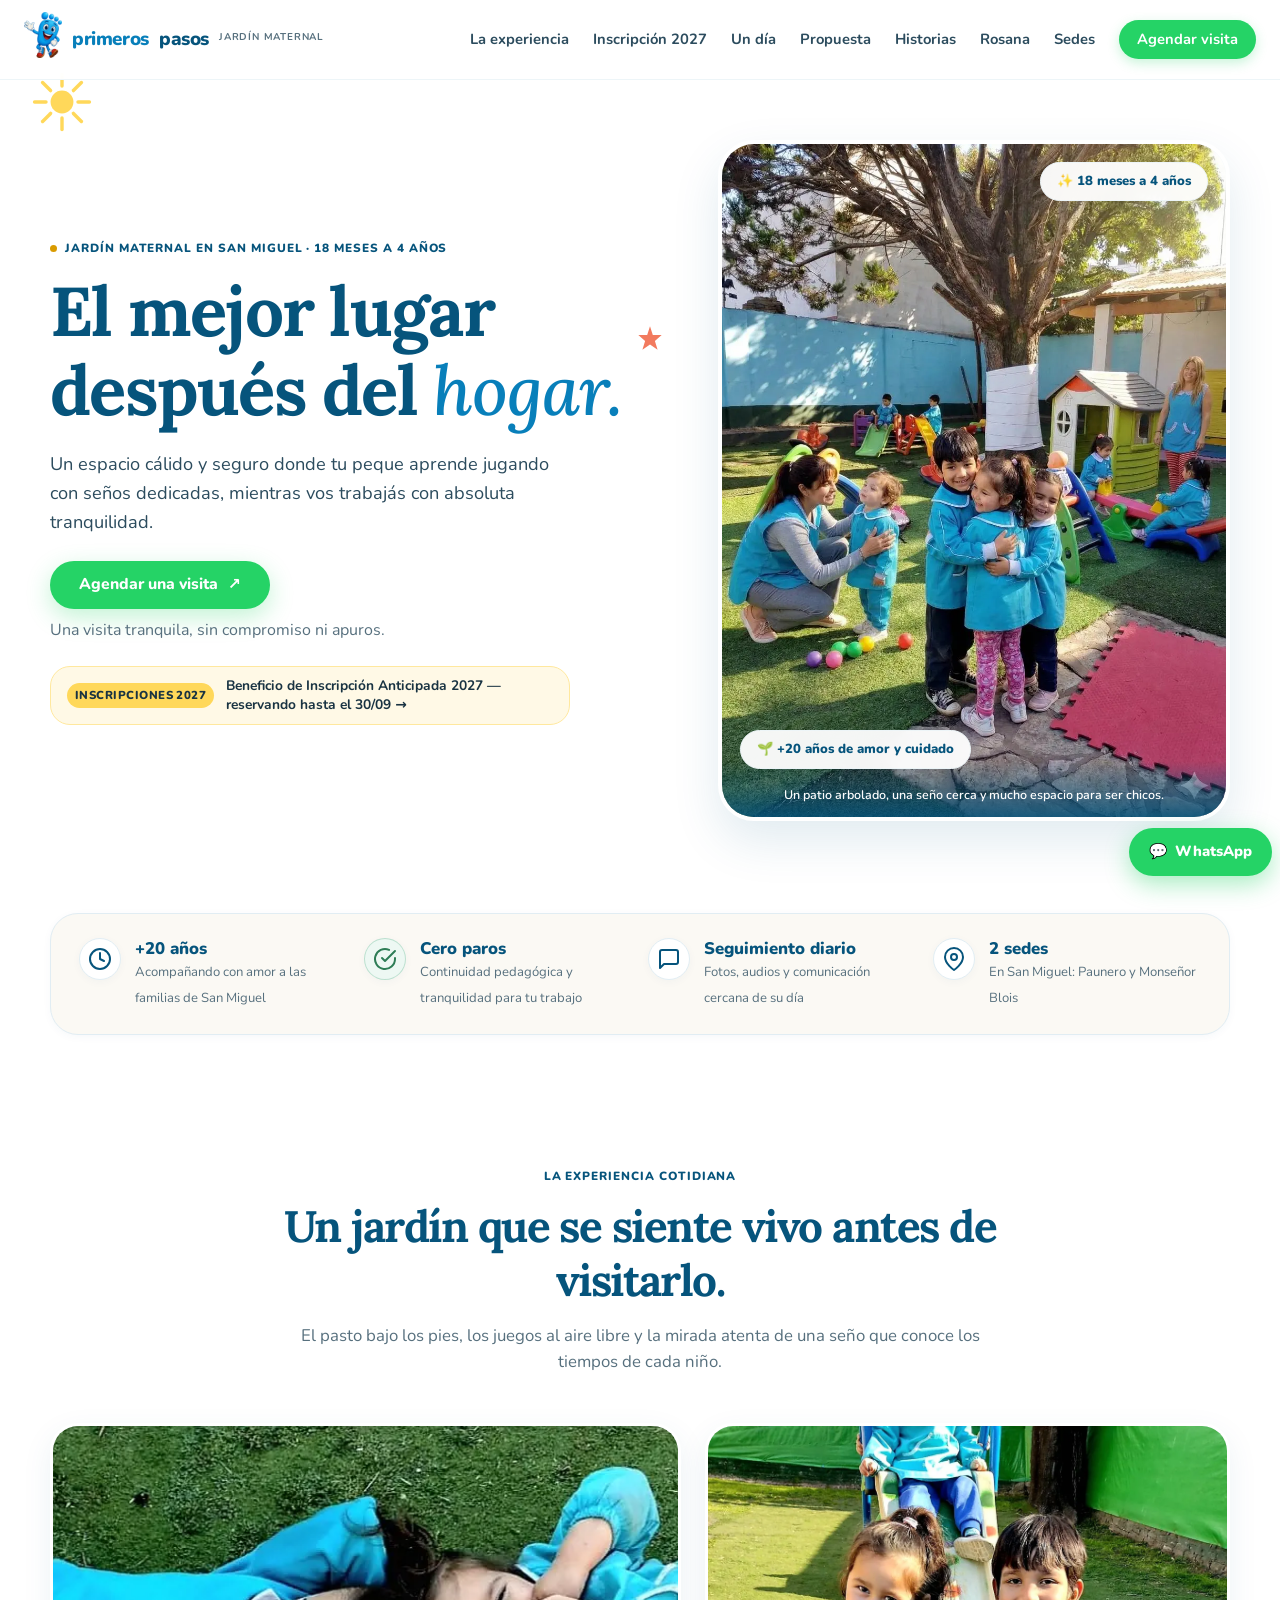
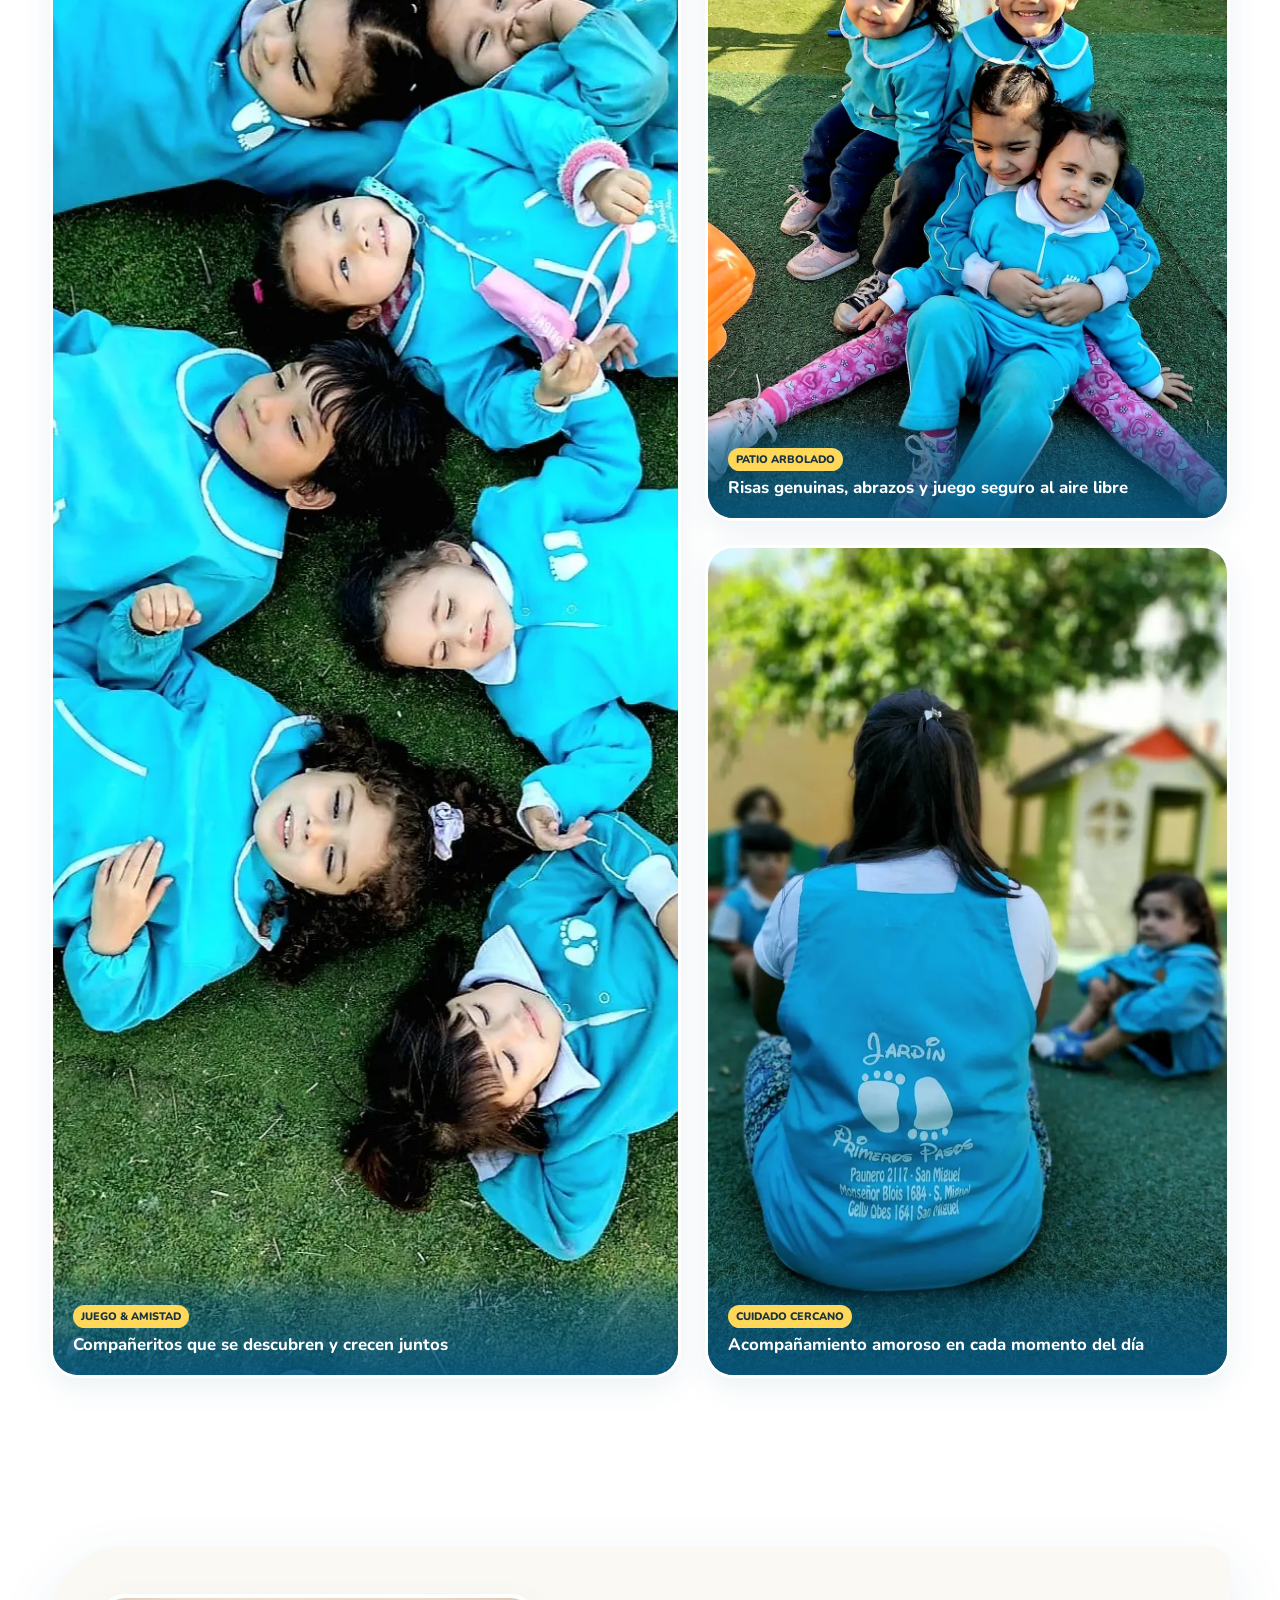
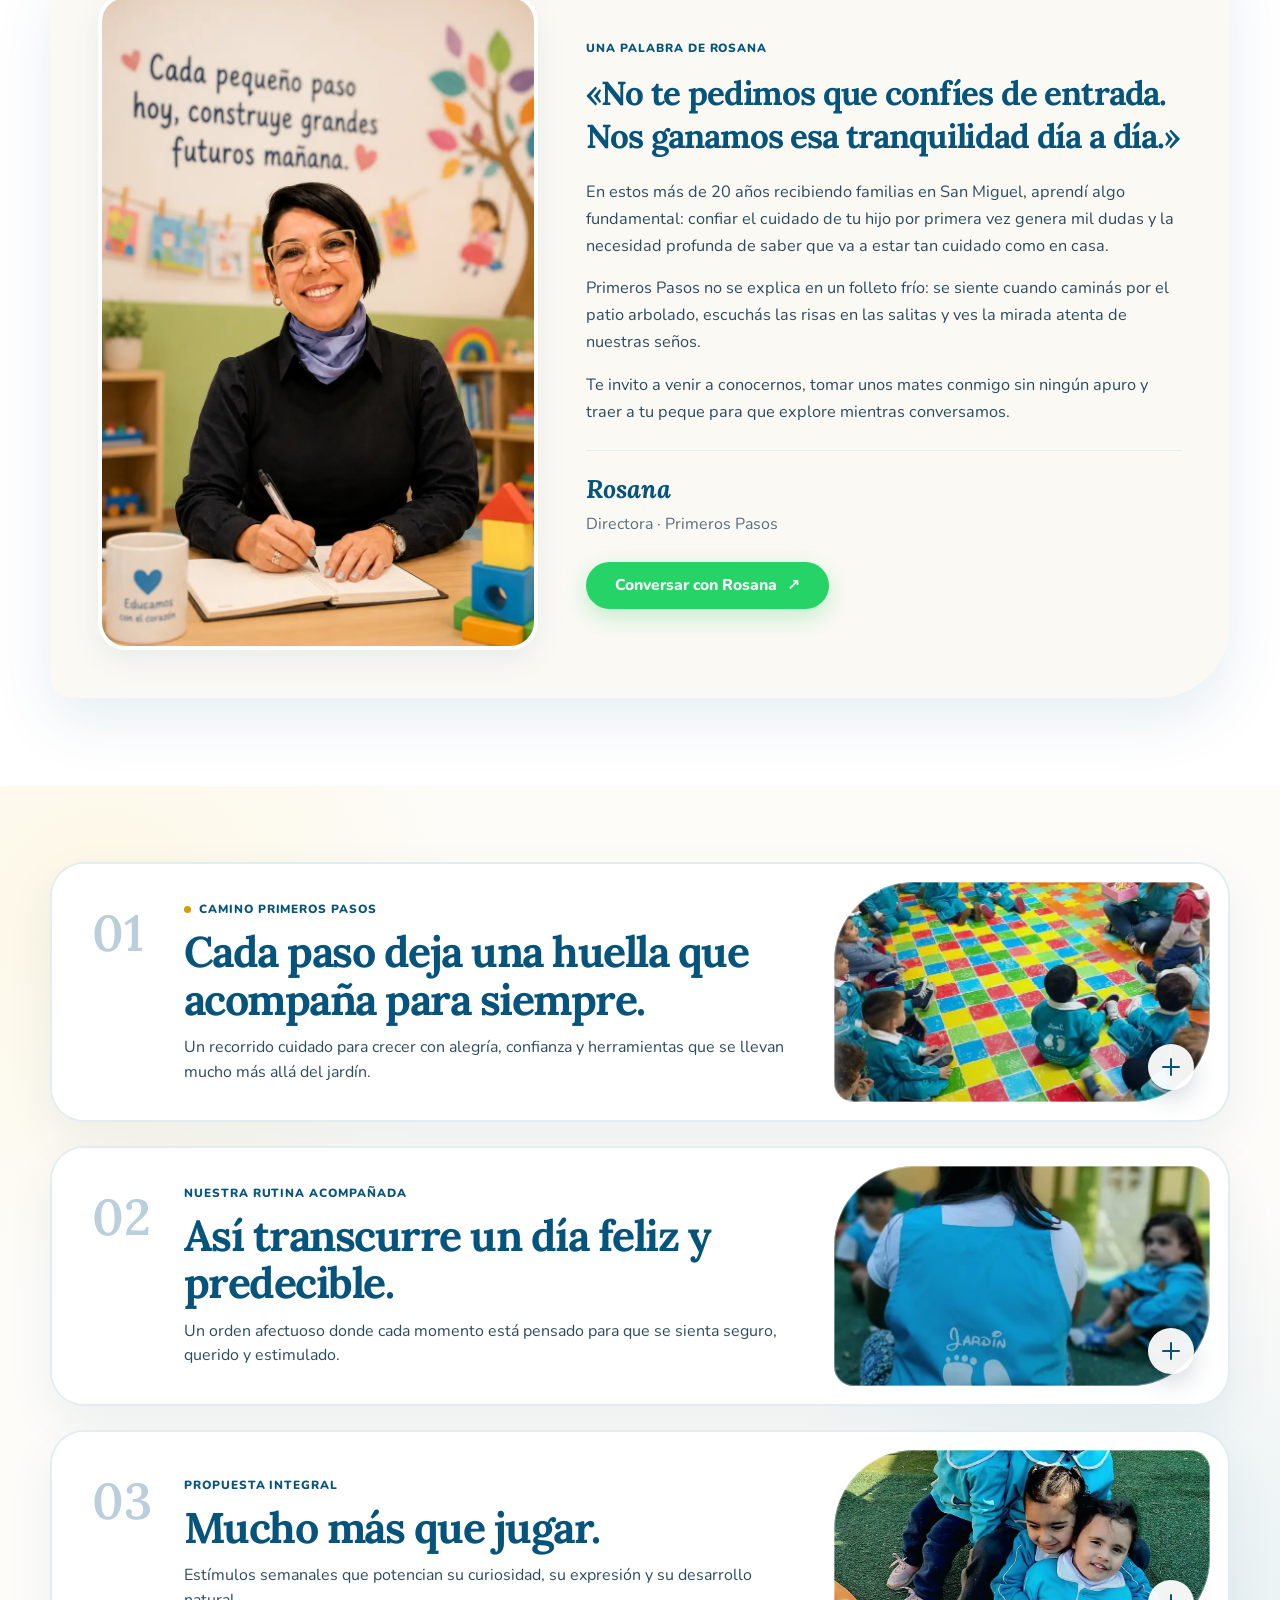
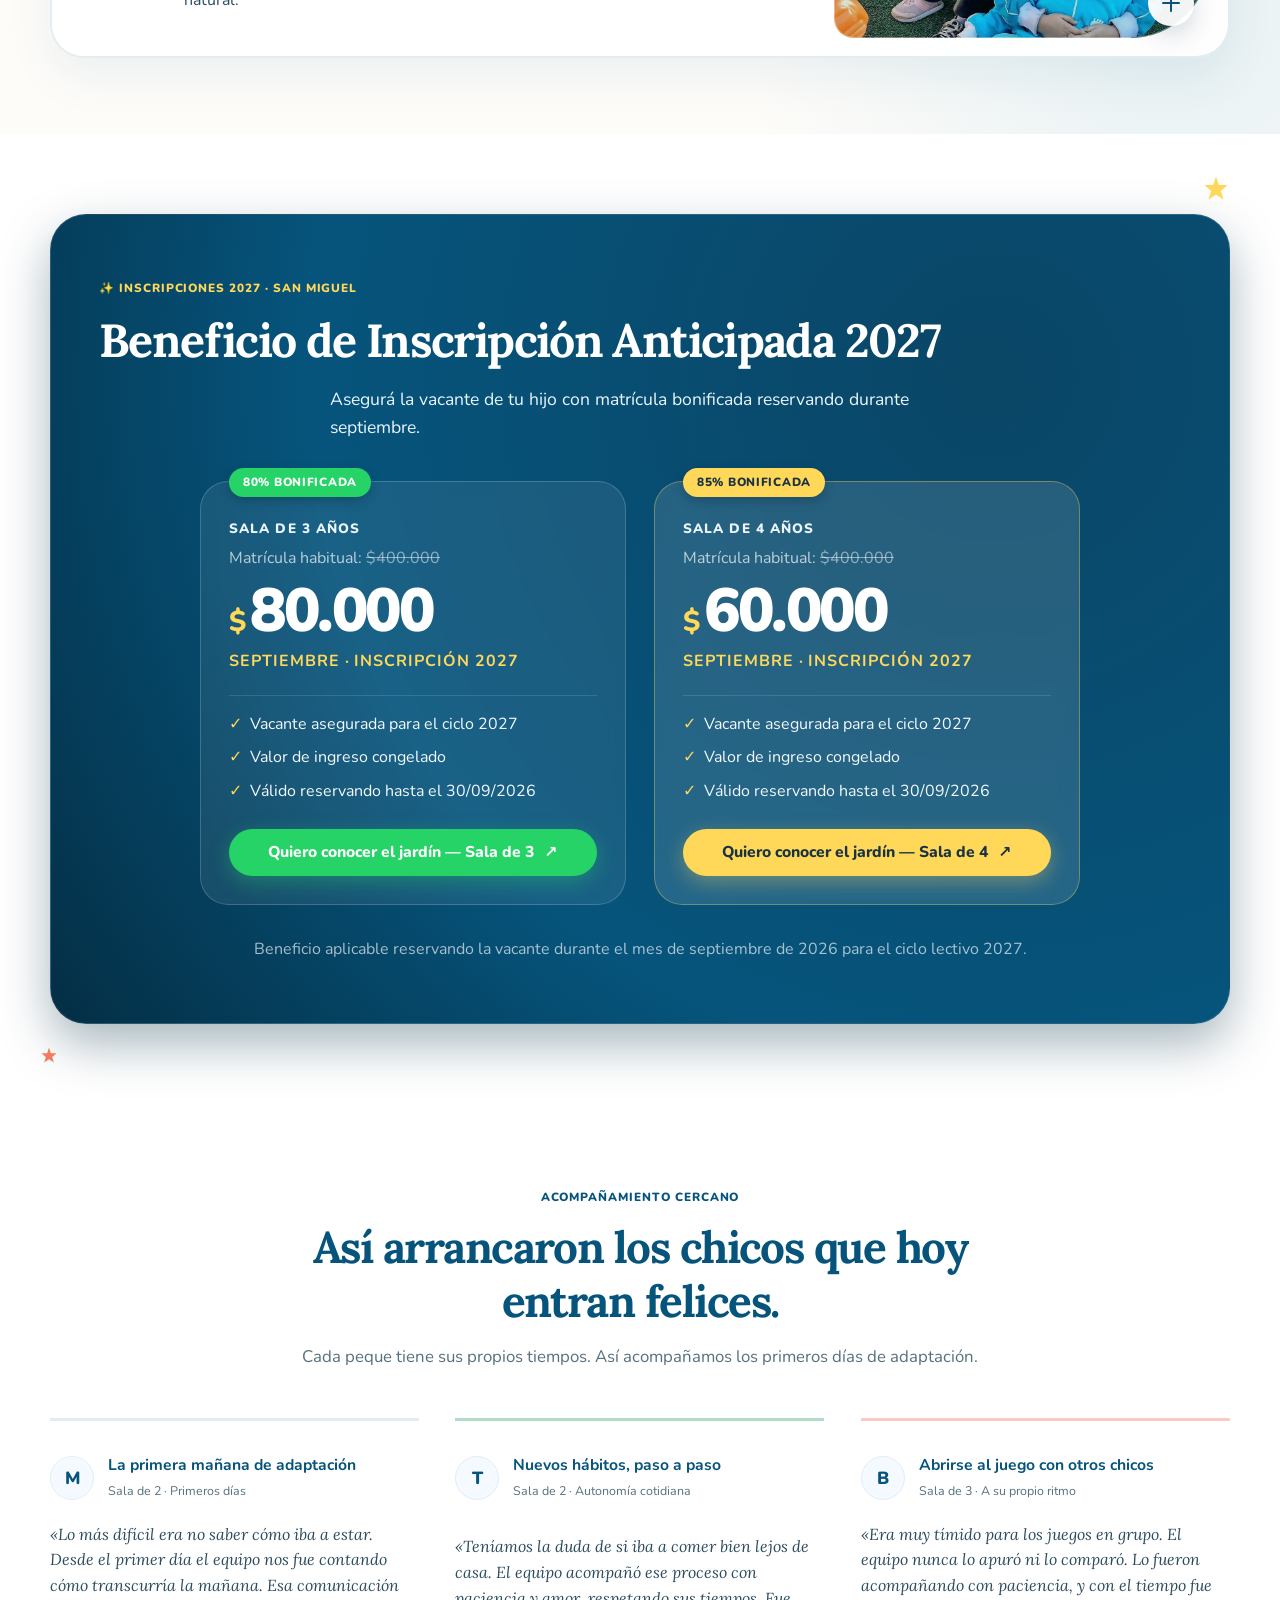
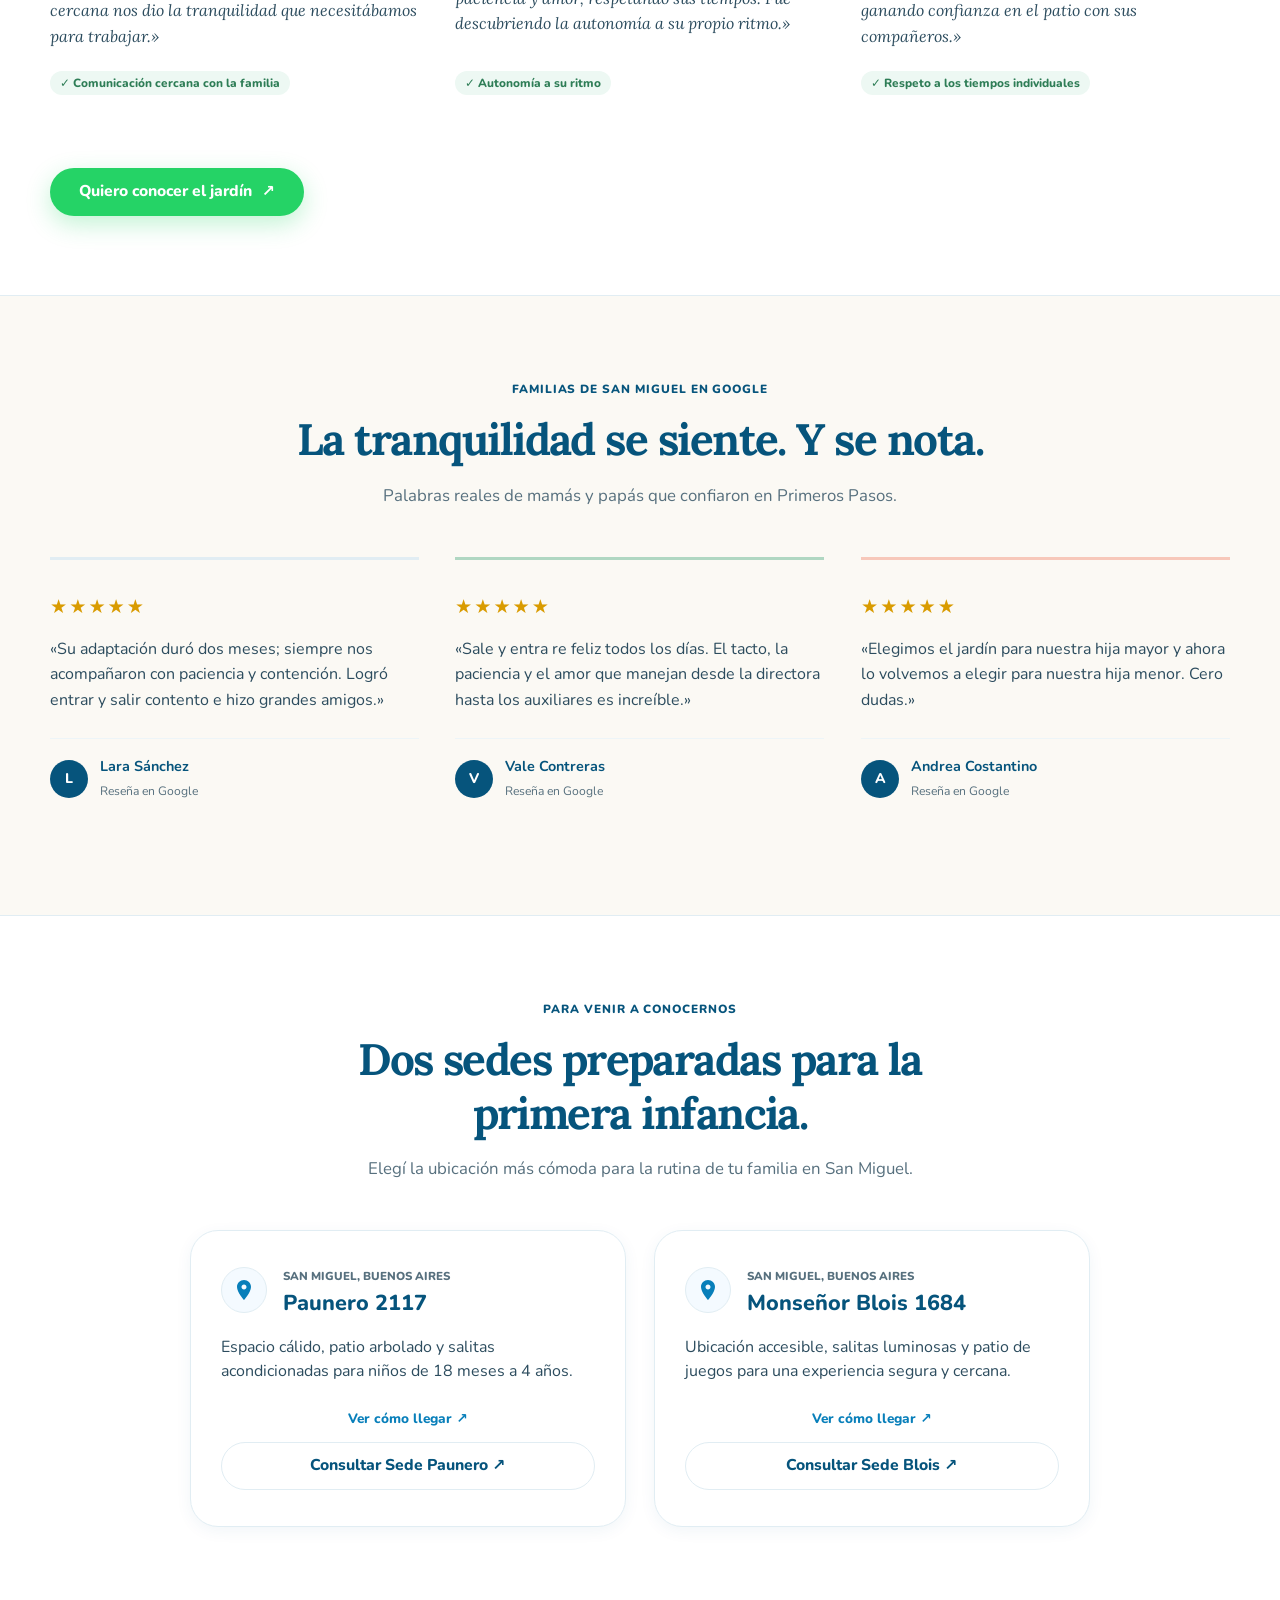
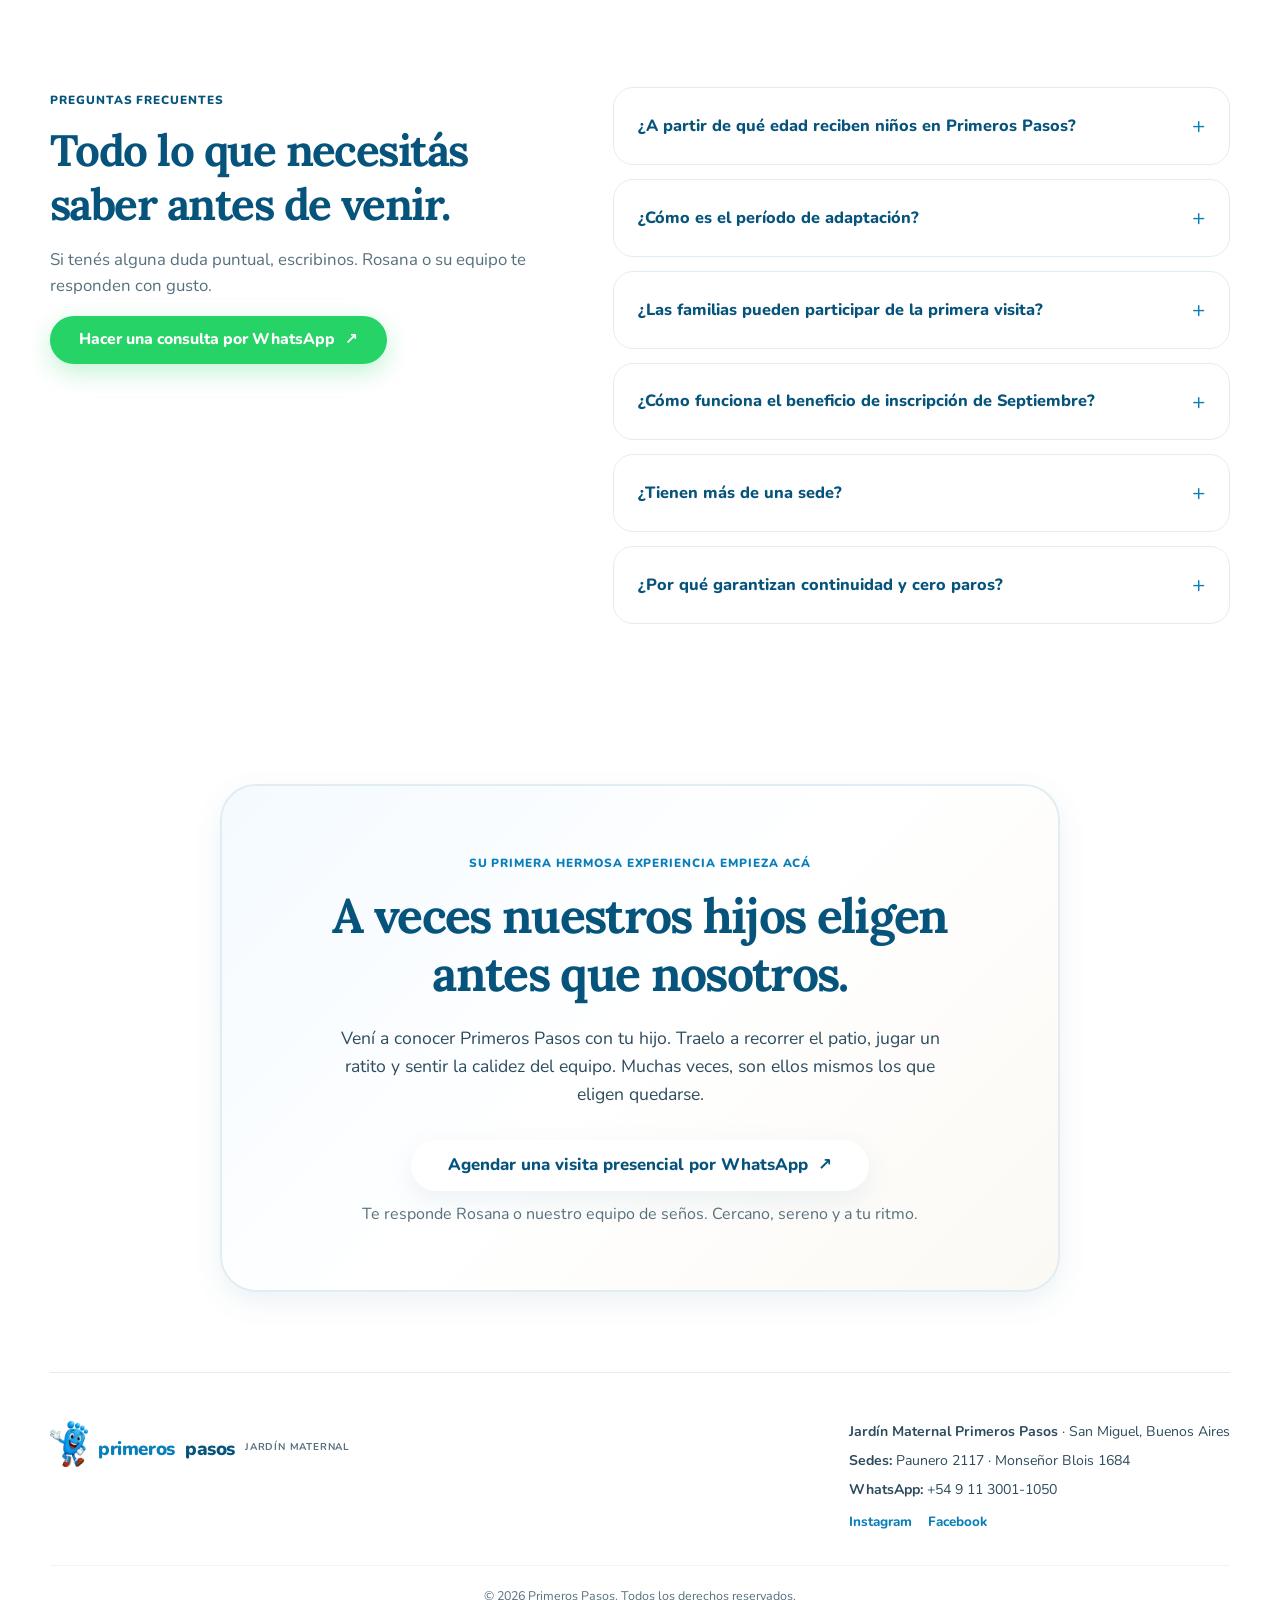
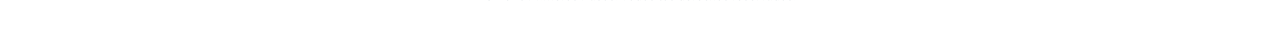
==== index.html @ 18e0776e "feat: improve editorial flow and preserve attribution" ====
<!doctype html>
<html lang="es-AR">
  <head>
    <meta charset="UTF-8" />
    <meta name="viewport" content="width=device-width, initial-scale=1" />
    <meta name="description" content="Jardín Maternal Primeros Pasos en San Miguel. Más de 20 años acompañando con amor y paciencia los primeros años de cada niño. Recibimos niños de 18 meses a 4 años. Agendá tu visita." />
    <meta name="robots" content="index, follow" />
    <link rel="canonical" href="https://www.jardinprimerospasos.com/" />
    <meta property="og:type" content="website" />
    <meta property="og:locale" content="es_AR" />
    <meta property="og:title" content="Jardín Maternal Primeros Pasos | San Miguel" />
    <meta property="og:description" content="Un lugar cálido donde tu hijo puede crecer acompañado y vos podés estar tranquila." />
    <meta property="og:url" content="https://www.jardinprimerospasos.com/" />
    <meta property="og:image" content="https://www.jardinprimerospasos.com/images/hero-patio-primeros-pasos.jpg" />
    <meta name="twitter:card" content="summary_large_image" />
    <meta name="theme-color" content="#eaf7fc" />
    <title>Jardín Maternal Primeros Pasos | San Miguel</title>
    <link rel="icon" href="images/favicon.ico" sizes="any" />
    <link rel="apple-touch-icon" href="images/apple-touch-icon.png" />
    <!-- Preconnect: reduce tiempo de conexión a dominios externos -->
    <link rel="preconnect" href="https://api.whatsapp.com" />
    <link rel="preconnect" href="https://www.googletagmanager.com" />
    <link rel="dns-prefetch" href="https://connect.facebook.net" />
    <link rel="preconnect" href="https://fonts.googleapis.com" />
    <link rel="preconnect" href="https://fonts.gstatic.com" crossorigin />
    <link href="https://fonts.googleapis.com/css2?family=Lora:ital,wght@0,500;0,600;0,700;1,400;1,600&family=Nunito:ital,wght@0,400;0,600;0,700;0,800;0,900;1,400&display=swap" rel="stylesheet" />

    <!-- Preload imagen hero (LCP) -->
    <link rel="preload" as="image" href="images/hero-patio-primeros-pasos.webp" fetchpriority="high" />

    <link rel="stylesheet" href="css/style.css" />

    <!--
      TRACKING — Consent Mode v2 (simplificado)
      Container ID: GTM-NZ5WHRZ · Jardín Primeros Pasos
      Consentimiento por defecto = 'granted' (público Argentina)
    -->
    <script>
      window.dataLayer = window.dataLayer || [];
      function gtag(){dataLayer.push(arguments);}
      gtag('consent', 'default', {
        'analytics_storage':  'granted',
        'ad_storage':         'granted',
        'ad_user_data':       'granted',
        'ad_personalization': 'granted'
      });
    </script>
    <!-- Google Tag Manager -->
    <script>(function(w,d,s,l,i){w[l]=w[l]||[];w[l].push({'gtm.start':
      new Date().getTime(),event:'gtm.js'});var f=d.getElementsByTagName(s)[0],
      j=d.createElement(s),dl=l!='dataLayer'?'&l='+l:'';j.async=true;j.src=
      'https://www.googletagmanager.com/gtm.js?id='+i+dl;f.parentNode.insertBefore(j,f);
      })(window,document,'script','dataLayer','GTM-NZ5WHRZ');</script>
    <!-- End Google Tag Manager -->

    <!--
      Meta Pixel — PageView solamente en el <head>.
      El evento Lead se dispara UNA SOLA VEZ desde main.js,
      en cada clic a [data-track].
    -->
    <script>
      !function(f,b,e,v,n,t,s){if(f.fbq)return;n=f.fbq=function(){n.callMethod?
      n.callMethod.apply(n,arguments):n.queue.push(arguments)};if(!f._fbq)f._fbq=n;
      n.push=n;n.loaded=!0;n.version='2.0';n.queue=[];t=b.createElement(e);t.async=!0;
      t.src='https://connect.facebook.net/en_US/fbevents.js';s=b.getElementsByTagName(e)[0];
      s.parentNode.insertBefore(t,s)}(window,document,'script');
      fbq('init','2817614701920348');
      fbq('track','PageView');
    </script>
    <!-- End Meta Pixel Code -->

    <!-- Schema.org — Sede Paunero 2117 -->
    <script type="application/ld+json">
      {"@context":"https://schema.org","@type":"ChildCare","name":"Jardín Maternal Primeros Pasos","url":"https://www.jardinprimerospasos.com/","description":"Jardín maternal en San Miguel que acompaña con cercanía y confianza los primeros años de cada niño. Recibimos niños de 18 meses a 4 años.","telephone":"+5491130011050","typicalAgeRange":"1.5-4","address":{"@type":"PostalAddress","streetAddress":"Paunero 2117","addressLocality":"San Miguel","addressRegion":"Buenos Aires","addressCountry":"AR"},"sameAs":["https://www.instagram.com/jardinprimerospasos_sm/","https://www.facebook.com/jprimerospasos/"]}
    </script>
    <!-- Schema.org — Sede Monseñor Blois 1684 -->
    <script type="application/ld+json">
      {"@context":"https://schema.org","@type":"ChildCare","name":"Jardín Maternal Primeros Pasos","url":"https://www.jardinprimerospasos.com/","description":"Jardín maternal en San Miguel que acompaña con cercanía y confianza los primeros años de cada niño. Recibimos niños de 18 meses a 4 años.","telephone":"+5491130011050","typicalAgeRange":"1.5-4","address":{"@type":"PostalAddress","streetAddress":"Monseñor Blois 1684","addressLocality":"San Miguel","addressRegion":"Buenos Aires","addressCountry":"AR"},"sameAs":["https://www.instagram.com/jardinprimerospasos_sm/","https://www.facebook.com/jprimerospasos/"]}
    </script>
  </head>
  <body>
    <!-- Google Tag Manager (noscript) -->
    <noscript><iframe src="https://www.googletagmanager.com/ns.html?id=GTM-NZ5WHRZ" height="0" width="0" style="display:none;visibility:hidden"></iframe></noscript>
    <!-- End Google Tag Manager (noscript) -->
    <noscript><img height="1" width="1" style="display:none"
      src="https://www.facebook.com/tr?id=2817614701920348&ev=PageView&noscript=1"
    /></noscript>

    <a class="skip-link" href="#contenido">Ir al contenido principal</a>

    <!-- ============================================================
         HEADER
         ============================================================ -->
    <header class="site-header">
      <a class="brand" href="#inicio" aria-label="Primeros Pasos, inicio">
        <picture>
          <source srcset="images/marca-primeros-pasos.webp" type="image/webp" />
          <img class="brand-mark" src="images/marca-primeros-pasos.png" alt="" width="42" height="42" />
        </picture>
        <span>primeros</span> pasos <small>jardín maternal</small>
      </a>
      <button class="menu-toggle" type="button" aria-expanded="false" aria-controls="menu-principal"><span></span><span></span><span></span><span class="sr-only">Abrir menú</span></button>
      <nav id="menu-principal" class="nav" aria-label="Navegación principal">
        <a href="#experiencia">La experiencia</a>
        <a href="#promocion">Inscripción 2027</a>
        <a href="#rutina">Un día</a>
        <a href="#actividades">Propuesta</a>
        <a href="#historias">Historias</a>
        <a href="#rosana">Rosana</a>
        <a href="#sedes">Sedes</a>
        <a class="nav-cta" href="https://wa.me/5491130011050?text=Hola%21%20Quiero%20conocer%20el%20jard%C3%ADn%20y%20coordinar%20una%20visita%20presencial." target="_blank" rel="noopener" data-track="whatsapp_header">Agendar visita</a>
      </nav>
    </header>

    <main id="contenido">

      <!-- ============================================================
           01. HERO WOW (Jardín Vivo Premium)
           ============================================================ -->
      <section id="inicio" class="hero section-shell">
        <!-- Doodles decorativos vectoriales -->
        <svg class="doodle doodle-hero-sun doodle-float" width="64" height="64" viewBox="0 0 56 56" aria-hidden="true" focusable="false">
          <circle cx="28" cy="28" r="10" fill="currentColor"/>
          <g stroke="currentColor" stroke-width="3" stroke-linecap="round">
            <line x1="28" y1="4" x2="28" y2="14"/>
            <line x1="28" y1="42" x2="28" y2="52"/>
            <line x1="4" y1="28" x2="14" y2="28"/>
            <line x1="42" y1="28" x2="52" y2="28"/>
            <line x1="11" y1="11" x2="18" y2="18"/>
            <line x1="38" y1="38" x2="45" y2="45"/>
            <line x1="11" y1="45" x2="18" y2="38"/>
            <line x1="38" y1="18" x2="45" y2="11"/>
          </g>
        </svg>
        <svg class="doodle doodle-hero-star doodle-float-slow" width="28" height="28" viewBox="0 0 24 24" aria-hidden="true" focusable="false">
          <path d="M12 2 L14.4 9.5 L22 9.5 L16.2 14.5 L18.5 22 L12 17.5 L5.5 22 L7.8 14.5 L2 9.5 L9.6 9.5 Z" fill="currentColor"/>
        </svg>

        <div class="hero-copy reveal">
          <p class="eyebrow"><span class="eyebrow-dot" aria-hidden="true"></span> Jardín Maternal en San Miguel · 18 meses a 4 años</p>
          <h1>El mejor lugar<br>después del <em>hogar.</em></h1>
          <p class="hero-lead">Un espacio cálido y seguro donde tu peque aprende jugando con seños dedicadas, mientras vos trabajás con absoluta tranquilidad.</p>
          <div class="hero-actions">
            <a class="button button-primary hero-btn" href="https://wa.me/5491130011050?text=Hola%2C%20quiero%20conocer%20Primeros%20Pasos%20con%20mi%20hijo%2Fa%20y%20coordinar%20una%20visita." target="_blank" rel="noopener" data-track="whatsapp_hero">Agendar una visita <span aria-hidden="true">↗</span></a>
            <p class="microcopy">Una visita tranquila, sin compromiso ni apuros.</p>
          </div>

          <!-- Teaser Promoción Septiembre (Inscripciones 2027) -->
          <a class="hero-promo-teaser" href="#promocion">
            <span class="teaser-tag">Inscripciones 2027</span>
            <span class="teaser-text">Beneficio de Inscripción Anticipada 2027 — reservando hasta el 30/09 <span aria-hidden="true">→</span></span>
          </a>
        </div>

        <!-- Collage Hero Editorial con Fotografía Real Protagonista -->
        <div class="hero-media-wrap reveal">
          <figure class="hero-photo-main">
            <picture>
              <source srcset="images/hero-patio-primeros-pasos.webp" type="image/webp" />
              <img src="images/hero-patio-primeros-pasos.jpg" alt="Niños compartiendo un abrazo y docente acompañando con cariño en el patio arbolado de Primeros Pasos" width="959" height="1280" fetchpriority="high" />
            </picture>
            <div class="hero-badge hero-badge-top" aria-hidden="true">
              <span>✨ 18 meses a 4 años</span>
            </div>
            <div class="hero-badge hero-badge-bottom" aria-hidden="true">
              <span>🌱 +20 años de amor y cuidado</span>
            </div>
            <figcaption>Un patio arbolado, una seño cerca y mucho espacio para ser chicos.</figcaption>
          </figure>
        </div>
      </section>

      <!-- ============================================================
           02. CERTEZAS / TRUST BAR (Credenciales de Valor Racional)
           ============================================================ -->
      <section class="trust section-shell" aria-label="Certezas y trayectoria de Primeros Pasos">
        <div class="trust-grid">
          <div class="trust-item reveal">
            <span class="trust-badge-icon" aria-hidden="true">
              <svg width="24" height="24" viewBox="0 0 24 24" fill="none" stroke="currentColor" stroke-width="2" stroke-linecap="round" stroke-linejoin="round"><circle cx="12" cy="12" r="10"/><polyline points="12 6 12 12 16 14"/></svg>
            </span>
            <div class="trust-content">
              <strong>+20 años</strong>
              <span>Acompañando con amor a las familias de San Miguel</span>
            </div>
          </div>

          <div class="trust-item reveal">
            <span class="trust-badge-icon trust-badge-green" aria-hidden="true">
              <svg width="24" height="24" viewBox="0 0 24 24" fill="none" stroke="currentColor" stroke-width="2" stroke-linecap="round" stroke-linejoin="round"><path d="M22 11.08V12a10 10 0 1 1-5.93-9.14"/><polyline points="22 4 12 14.01 9 11.01"/></svg>
            </span>
            <div class="trust-content">
              <strong>Cero paros</strong>
              <span>Continuidad pedagógica y tranquilidad para tu trabajo</span>
            </div>
          </div>

          <div class="trust-item reveal">
            <span class="trust-badge-icon" aria-hidden="true">
              <svg width="24" height="24" viewBox="0 0 24 24" fill="none" stroke="currentColor" stroke-width="2" stroke-linecap="round" stroke-linejoin="round"><path d="M21 15a2 2 0 0 1-2 2H7l-4 4V5a2 2 0 0 1 2-2h14a2 2 0 0 1 2 2z"/></svg>
            </span>
            <div class="trust-content">
              <strong>Seguimiento diario</strong>
              <span>Fotos, audios y comunicación cercana de su día</span>
            </div>
          </div>

          <div class="trust-item reveal">
            <span class="trust-badge-icon" aria-hidden="true">
              <svg width="24" height="24" viewBox="0 0 24 24" fill="none" stroke="currentColor" stroke-width="2" stroke-linecap="round" stroke-linejoin="round"><path d="M21 10c0 7-9 13-9 13s-9-6-9-13a9 9 0 0 1 18 0z"/><circle cx="12" cy="10" r="3"/></svg>
            </span>
            <div class="trust-content">
              <strong>2 sedes</strong>
              <span>En San Miguel: Paunero y Monseñor Blois</span>
            </div>
          </div>
        </div>
      </section>

      <!-- ============================================================
           03. ENTRÁ A PRIMEROS PASOS (Galería Sensorial e Inmersión)
           ============================================================ -->
      <section id="experiencia" class="experience-mosaic section-space" aria-labelledby="experiencia-titulo">
        <div class="section-shell">
          <div class="section-intro centered reveal">
            <p class="eyebrow">La experiencia cotidiana</p>
            <h2 id="experiencia-titulo">Un jardín que se siente vivo antes de visitarlo.</h2>
            <p class="section-sub">El pasto bajo los pies, los juegos al aire libre y la mirada atenta de una seño que conoce los tiempos de cada niño.</p>
          </div>

          <div class="mosaic-grid">
            <figure class="mosaic-card mosaic-featured reveal">
              <picture>
                <source srcset="images/grupo-primeros-pasos.webp" type="image/webp" />
                <img src="images/grupo-primeros-pasos.jpg" alt="Niños de Primeros Pasos compartiendo un momento alegre recostados en el pasto" width="984" height="1524" loading="lazy" />
              </picture>
              <div class="mosaic-caption">
                <span class="mosaic-tag">Juego & Amistad</span>
                <h3>Compañeritos que se descubren y crecen juntos</h3>
              </div>
            </figure>

            <figure class="mosaic-card reveal">
              <picture>
                <source srcset="images/galeria-patio-primeros-pasos.webp" type="image/webp" />
                <img src="images/galeria-patio-primeros-pasos.jpg" alt="Niños abrazándose sonrientes al pie del tobogán en el patio" width="1100" height="1465" loading="lazy" />
              </picture>
              <div class="mosaic-caption">
                <span class="mosaic-tag">Patio Arbolado</span>
                <h3>Risas genuinas, abrazos y juego seguro al aire libre</h3>
              </div>
            </figure>

            <figure class="mosaic-card reveal">
              <picture>
                <source srcset="images/galeria-acompanamiento-primeros-pasos.webp" type="image/webp" />
                <img src="images/galeria-acompanamiento-primeros-pasos.jpg" alt="Docente de Primeros Pasos acompañando en ronda a niños pequeños" width="760" height="1210" loading="lazy" />
              </picture>
              <div class="mosaic-caption">
                <span class="mosaic-tag">Cuidado Cercano</span>
                <h3>Acompañamiento amoroso en cada momento del día</h3>
              </div>
            </figure>
          </div>
        </div>
      </section>

      <!-- ============================================================
           04. CARTA DE ROSANA (Activo #1 de Conversión Humana)
           ============================================================ -->
      <section id="rosana" class="director-section section-space" aria-labelledby="directora-titulo">
        <div class="section-shell">
          <div class="director-card reveal">
            <figure class="director-photo">
              <picture>
                <source srcset="images/rosana-primeros-pasos.webp" type="image/webp" />
                <img src="images/rosana-primeros-pasos.jpg" alt="Rosana, Directora de Jardín Maternal Primeros Pasos" width="900" height="1350" loading="lazy" />
              </picture>
            </figure>

            <div class="director-letter">
              <p class="eyebrow">Una palabra de Rosana</p>
              <h2 id="directora-titulo">«No te pedimos que confíes de entrada. Nos ganamos esa tranquilidad día a día.»</h2>
              <div class="letter-body">
                <p>En estos más de 20 años recibiendo familias en San Miguel, aprendí algo fundamental: confiar el cuidado de tu hijo por primera vez genera mil dudas y la necesidad profunda de saber que va a estar tan cuidado como en casa.</p>
                <p>Primeros Pasos no se explica en un folleto frío: se siente cuando caminás por el patio arbolado, escuchás las risas en las salitas y ves la mirada atenta de nuestras seños.</p>
                <p>Te invito a venir a conocernos, tomar unos mates conmigo sin ningún apuro y traer a tu peque para que explore mientras conversamos.</p>
              </div>
              <div class="director-signature-block">
                <p class="signature-name">Rosana</p>
                <p class="signature-role">Directora · Primeros Pasos</p>
              </div>
              <div class="director-cta">
                <a class="button button-primary" href="https://wa.me/5491130011050?text=Hola%20Rosana%21%20Le%C3%AD%20tu%20carta%20y%20me%20gustar%C3%ADa%20conversar%20sobre%20una%20visita%20al%20jard%C3%ADn." target="_blank" rel="noopener" data-track="whatsapp_rosana">Conversar con Rosana <span aria-hidden="true">↗</span></a>
              </div>
            </div>
          </div>
        </div>
      </section>

      <!-- ============================================================
           04. CAMINO PRIMEROS PASOS (Recorrido de desarrollo)
           ============================================================ -->
      <section class="learning-chapters section-space" aria-label="Camino, rutina y actividades de Primeros Pasos">
        <div class="section-shell">
          <details id="camino" name="propuesta-primeros-pasos" class="chapter chapter--journey journey-section" aria-labelledby="camino-titulo">
            <summary class="chapter-summary">
              <span class="chapter-number" aria-hidden="true">01</span>
              <span class="chapter-heading">
                <span class="eyebrow"><span class="eyebrow-dot"></span> Camino Primeros Pasos</span>
                <span id="camino-titulo" class="chapter-title" role="heading" aria-level="2">Cada paso deja una huella que acompaña para siempre.</span>
                <span class="chapter-intro">Un recorrido cuidado para crecer con alegría, confianza y herramientas que se llevan mucho más allá del jardín.</span>
              </span>
              <span class="chapter-toggle" aria-hidden="true"></span>
            </summary>
            <div class="chapter-content">
              <div class="journey-curve" aria-hidden="true">
                <svg viewBox="0 0 1200 250" preserveAspectRatio="none" focusable="false">
                  <path d="M-20 176 C 116 24, 246 236, 405 113 S 694 23, 810 146 S 1058 238, 1220 54" />
                </svg>
              </div>
              <div class="section-shell">

          <div class="journey-layout">
            <figure class="journey-photo reveal">
              <picture>
                <source srcset="images/galeria-ronda-primeros-pasos.webp" type="image/webp" />
                <img src="images/galeria-ronda-primeros-pasos.jpg" alt="Niños compartiendo una ronda acompañados por su docente en Primeros Pasos" width="1100" height="825" loading="lazy" />
              </picture>
              <figcaption><span>Un recorrido que se vive</span><strong>todos los días.</strong></figcaption>
            </figure>

            <ol class="journey-path" aria-label="Los siete pasos del Camino Primeros Pasos">
              <li class="journey-step journey-step--sky reveal">
                <span class="journey-number">01</span>
                <span class="journey-icon" aria-hidden="true"><svg viewBox="0 0 32 32"><path d="M16 27V10M16 10c-5-1-8-4-9-7 5 0 8 2 9 7Zm0 0c5-1 8-4 9-7-5 0-8 2-9 7Z"/><path d="M7 27h18"/></svg></span>
                <div><h3>Desarrollo integral</h3><p>Cuerpo, emoción, mente y juego: todo crece junto.</p></div>
              </li>
              <li class="journey-step journey-step--yellow reveal">
                <span class="journey-number">02</span>
                <span class="journey-icon" aria-hidden="true"><svg viewBox="0 0 32 32"><path d="M7 7h18v18H7zM11 12h10M11 17h7M11 22h10"/></svg></span>
                <div><h3>Aprendizaje significativo</h3><p>Descubrir haciendo, preguntando y volviendo a intentar.</p></div>
              </li>
              <li class="journey-step journey-step--coral reveal">
                <span class="journey-number">03</span>
                <span class="journey-icon" aria-hidden="true"><svg viewBox="0 0 32 32"><circle cx="12" cy="11" r="4"/><circle cx="22" cy="13" r="3"/><path d="M5 27c0-5 3-8 7-8s7 3 7 8M18 27c0-4 2-6 5-6s5 2 5 6"/></svg></span>
                <div><h3>Socialización</h3><p>Primeros amigos, acuerdos y el placer de pertenecer.</p></div>
              </li>
              <li class="journey-step journey-step--green reveal">
                <span class="journey-number">04</span>
                <span class="journey-icon" aria-hidden="true"><svg viewBox="0 0 32 32"><path d="M7 17l6 6L25 9"/><path d="M16 29a13 13 0 1 0 0-26 13 13 0 0 0 0 26Z"/></svg></span>
                <div><h3>Autonomía y confianza</h3><p>Pequeñas decisiones para sentirse cada día más capaz.</p></div>
              </li>
              <li class="journey-step journey-step--blue reveal">
                <span class="journey-number">05</span>
                <span class="journey-icon" aria-hidden="true"><svg viewBox="0 0 32 32"><path d="M7 17c0-5 4-9 9-9s9 4 9 9-4 9-9 9c-2 0-4-.6-5.5-1.8L6 26l1.9-4.4A8.8 8.8 0 0 1 7 17Z"/><path d="M12 16h.01M16 16h.01M20 16h.01"/></svg></span>
                <div><h3>Estimulación del lenguaje</h3><p>Palabras, relatos y conversaciones que abren mundo.</p></div>
              </li>
              <li class="journey-step journey-step--lilac reveal">
                <span class="journey-number">06</span>
                <span class="journey-icon" aria-hidden="true"><svg viewBox="0 0 32 32"><path d="M16 4v24M9 9l7-5 7 5M9 23l7 5 7-5"/><path d="M5 16h22"/></svg></span>
                <div><h3>Hábitos y rutinas</h3><p>La seguridad de saber qué viene después, con ternura.</p></div>
              </li>
              <li class="journey-step journey-step--ink reveal">
                <span class="journey-number">07</span>
                <span class="journey-icon" aria-hidden="true"><svg viewBox="0 0 32 32"><path d="M6 24 14 16l5 4 7-9"/><path d="M21 11h5v5"/><path d="M5 28h22"/></svg></span>
                <div><h3>Preparación para el futuro</h3><p>Raíces fuertes para dar el próximo paso con entusiasmo.</p></div>
              </li>
            </ol>
              </div>
            </div>
            </div>
          </details>

      <!-- ============================================================
           05. UN DÍA EN PRIMEROS PASOS (Narrativa y Rutina Acompañada)
           ============================================================ -->
          <details id="rutina" name="propuesta-primeros-pasos" class="chapter chapter--routine timeline-section" aria-labelledby="rutina-titulo">
            <summary class="chapter-summary">
              <span class="chapter-number" aria-hidden="true">02</span>
              <span class="chapter-heading">
                <span class="eyebrow">Nuestra rutina acompañada</span>
                <span id="rutina-titulo" class="chapter-title" role="heading" aria-level="2">Así transcurre un día feliz y predecible.</span>
                <span class="chapter-intro">Un orden afectuoso donde cada momento está pensado para que se sienta seguro, querido y estimulado.</span>
              </span>
              <span class="chapter-toggle" aria-hidden="true"></span>
            </summary>
            <div class="chapter-content">
              <div class="section-shell">

          <div class="timeline-container">
            <div class="timeline-line" aria-hidden="true"></div>

            <!-- Paso 1 -->
            <div class="timeline-item reveal">
              <div class="timeline-marker"><span>01</span></div>
              <div class="timeline-content">
                <span class="timeline-step-tag">El recibimiento</span>
                <h3>Llegada amorosa y desapego sereno</h3>
                <p>Lo recibimos con upa, sonrisa abierta y tiempo. El desapego de la mañana se acompaña con calma hasta que entra en confianza con su salita.</p>
              </div>
            </div>

            <!-- Paso 2 -->
            <div class="timeline-item reveal">
              <div class="timeline-marker"><span>02</span></div>
              <div class="timeline-content">
                <span class="timeline-step-tag">Comunidad</span>
                <h3>La Ronda y el encuentro en grupo</h3>
                <p>Nos sentamos en círculo en la salita, cantamos canciones cotidianas y abrimos la propuesta de juego guiado.</p>
                <div class="timeline-media">
                  <picture>
                    <source srcset="images/galeria-ronda-primeros-pasos.webp" type="image/webp" />
                    <img src="images/galeria-ronda-primeros-pasos.jpg" alt="Niños y docente compartiendo una ronda en la salita" width="760" height="759" loading="lazy" />
                  </picture>
                </div>
              </div>
            </div>

            <!-- Paso 3 -->
            <div class="timeline-item reveal">
              <div class="timeline-marker"><span>03</span></div>
              <div class="timeline-content">
                <span class="timeline-step-tag">Descubrimiento</span>
                <h3>Estímulos y talleres temáticos</h3>
                <p>Momentos diarios dedicados a explorar palabras en inglés, ritmos musicales, la huerta o los primeros pasos con el software pedagógico PIPO.</p>
              </div>
            </div>

            <!-- Paso 4 -->
            <div class="timeline-item reveal">
              <div class="timeline-marker"><span>04</span></div>
              <div class="timeline-content">
                <span class="timeline-step-tag">Aire Libre</span>
                <h3>Patio arbolado y juego compartido</h3>
                <p>Mucho aire libre en el pasto sintético seguro, trepar, correr y disfrutar de los juegos junto a sus compañeros.</p>
              </div>
            </div>

            <!-- Paso 5 -->
            <div class="timeline-item reveal">
              <div class="timeline-marker"><span>05</span></div>
              <div class="timeline-content">
                <span class="timeline-step-tag">Cierre del día</span>
                <h3>Hábitos saludables y despedida feliz</h3>
                <p>Merienda compartida, higiene guiada y el reencuentro con la familia, con una sonrisa y mil anécdotas para contar.</p>
              </div>
            </div>
          </div>

          <div class="section-action centered reveal">
            <a class="button button-primary" href="https://wa.me/5491130011050?text=Hola%21%20Quiero%20conocer%20la%20rutina%20del%20jard%C3%ADn%20y%20coordinar%20una%20visita." target="_blank" rel="noopener" data-track="whatsapp_timeline">Quiero que mi hijo viva esta experiencia <span aria-hidden="true">↗</span></a>
              </div>
            </div>
            </div>
          </details>

      <!-- ============================================================
           06. ACTIVIDADES — MUCHO MÁS QUE JUGAR (Bento Editorial)
           ============================================================ -->
          <details id="actividades" name="propuesta-primeros-pasos" class="chapter chapter--activities activities-section" aria-labelledby="actividades-titulo">
            <summary class="chapter-summary">
              <span class="chapter-number" aria-hidden="true">03</span>
              <span class="chapter-heading">
                <span class="eyebrow">Propuesta integral</span>
                <span id="actividades-titulo" class="chapter-title" role="heading" aria-level="2">Mucho más que jugar.</span>
                <span class="chapter-intro">Estímulos semanales que potencian su curiosidad, su expresión y su desarrollo natural.</span>
              </span>
              <span class="chapter-toggle" aria-hidden="true"></span>
            </summary>
            <div class="chapter-content">
              <div class="section-shell">

          <div class="bento-grid">
            <!-- Card 1: Inglés (Destacada) -->
            <article class="bento-card bento-card--blue reveal">
              <div class="bento-icon" aria-hidden="true">
                <svg width="28" height="28" viewBox="0 0 24 24" fill="none" stroke="currentColor" stroke-width="2" stroke-linecap="round" stroke-linejoin="round"><circle cx="12" cy="12" r="10"/><path d="M2 12h20"/><path d="M12 2a15.3 15.3 0 0 1 4 10 15.3 15.3 0 0 1-4 10 15.3 15.3 0 0 1-4-10 15.3 15.3 0 0 1 4-10z"/></svg>
              </div>
              <div class="bento-body">
                <span class="bento-tag">Bilingüismo Temprano</span>
                <h3>Inglés Lúdico</h3>
                <p>Primer contacto natural con el idioma a través de canciones, cuentos cortos y rimas cotidianas que entrenan su oído de forma espontánea.</p>
              </div>
              <div class="bento-slot-note" aria-hidden="true"><span>🇬🇧 Canciones y juegos cotidianos</span></div>
            </article>

            <!-- Card 2: Música -->
            <article class="bento-card bento-card--coral reveal">
              <div class="bento-icon" aria-hidden="true">
                <svg width="28" height="28" viewBox="0 0 24 24" fill="none" stroke="currentColor" stroke-width="2" stroke-linecap="round" stroke-linejoin="round"><path d="M9 18V5l12-2v13"/><circle cx="6" cy="18" r="3"/><circle cx="18" cy="16" r="3"/></svg>
              </div>
              <div class="bento-body">
                <span class="bento-tag">Expresión Sonora</span>
                <h3>Música y Ritmo</h3>
                <p>Instrumentos musicales, canciones y juegos sonoros para despertar la escucha atenta, el sentido del ritmo y la coordinación.</p>
              </div>
              <div class="bento-slot-note" aria-hidden="true"><span>🎵 Instrumentos y desarrollo motriz</span></div>
            </article>

            <!-- Card 3: Huerta -->
            <article class="bento-card bento-card--green reveal">
              <div class="bento-icon" aria-hidden="true">
                <svg width="28" height="28" viewBox="0 0 24 24" fill="none" stroke="currentColor" stroke-width="2" stroke-linecap="round" stroke-linejoin="round"><path d="M11 20A7 7 0 0 1 9.8 6.1C15.5 5 17 4.48 19 2c1 2 2 4.18 2 8 0 5.5-4.78 10-10 10Z"/><path d="M2 21c0-3 1.85-5.36 5.08-6C9.5 14.52 12 13 13 12"/></svg>
              </div>
              <div class="bento-body">
                <span class="bento-tag">Naturaleza Viva</span>
                <h3>Huerta y Cuidado Ambiental</h3>
                <p>Manos en la tierra, siembra de plantines y contacto directo con la naturaleza para aprender el respeto por el entorno.</p>
              </div>
              <div class="bento-slot-note" aria-hidden="true"><span>🌱 Manos en la tierra y siembra</span></div>
            </article>

            <!-- Card 4: PIPO -->
            <article class="bento-card bento-card--sky reveal">
              <div class="bento-icon" aria-hidden="true">
                <svg width="28" height="28" viewBox="0 0 24 24" fill="none" stroke="currentColor" stroke-width="2" stroke-linecap="round" stroke-linejoin="round"><rect width="18" height="12" x="3" y="4" rx="2"/><line x1="2" x2="22" y1="20" y2="20"/></svg>
              </div>
              <div class="bento-body">
                <span class="bento-tag">Tecnología Pedagógica</span>
                <h3>Computación con PIPO</h3>
                <p>Primeros pasos digitales con software educativo interactivo especialmente diseñado para la estimulación lógica y cognitiva en la primera infancia.</p>
              </div>
              <div class="bento-slot-note" aria-hidden="true"><span>💻 Estimulación lógica temprana</span></div>
            </article>

            <!-- Card 5: Expresión Corporal -->
            <article class="bento-card bento-card--yellow reveal">
              <div class="bento-icon" aria-hidden="true">
                <svg width="28" height="28" viewBox="0 0 24 24" fill="none" stroke="currentColor" stroke-width="2" stroke-linecap="round" stroke-linejoin="round"><polygon points="12 2 15.09 8.26 22 9.27 17 14.14 18.18 21.02 12 17.77 5.82 21.02 7 14.14 2 9.27 8.91 8.26 12 2"/></svg>
              </div>
              <div class="bento-body">
                <span class="bento-tag">Psicomotricidad</span>
                <h3>Expresión Corporal</h3>
                <p>Juegos de movimiento, telas y dinámicas espaciales que ayudan a afianzar el esquema corporal, el equilibrio y la confianza en sus movimientos.</p>
              </div>
              <div class="bento-slot-note" aria-hidden="true"><span>🤸 Equilibrio, destreza y danza</span></div>
            </article>
          </div>

          <div class="section-action centered reveal">
            <a class="button button-primary" href="https://wa.me/5491130011050?text=Hola%21%20Quisiera%20consultar%20por%20las%20actividades%20y%20propuesta%20pedag%C3%B3gica." target="_blank" rel="noopener" data-track="whatsapp_actividades">Consultar por las actividades y salas <span aria-hidden="true">↗</span></a>
              </div>
            </div>
            </div>
          </details>
        </div>
      </section>

      <!-- ============================================================
           07. PROMOCIÓN SEPTIEMBRE (Beneficio de Inscripción Anticipada 2027)
           ============================================================ -->
      <section id="promocion" class="promo-section section-space" aria-labelledby="promocion-titulo">
        <!-- Doodles celestiales sobre azul profundo -->
        <svg class="doodle doodle-promo-star1 doodle-float" width="28" height="28" viewBox="0 0 24 24" aria-hidden="true" focusable="false">
          <path d="M12 2 L14.4 9.5 L22 9.5 L16.2 14.5 L18.5 22 L12 17.5 L5.5 22 L7.8 14.5 L2 9.5 L9.6 9.5 Z" fill="currentColor"/>
        </svg>
        <svg class="doodle doodle-promo-star2 doodle-float-slow" width="18" height="18" viewBox="0 0 24 24" aria-hidden="true" focusable="false">
          <path d="M12 2 L14.4 9.5 L22 9.5 L16.2 14.5 L18.5 22 L12 17.5 L5.5 22 L7.8 14.5 L2 9.5 L9.6 9.5 Z" fill="currentColor"/>
        </svg>

        <div class="section-shell">
          <div class="promo-container reveal">
            <div class="promo-header centered">
              <p class="eyebrow promo-eyebrow">✨ Inscripciones 2027 · San Miguel</p>
              <h2 id="promocion-titulo" class="promo-title">Beneficio de Inscripción Anticipada 2027</h2>
              <p class="promo-lead">Asegurá la vacante de tu hijo con matrícula bonificada reservando durante septiembre.</p>
            </div>

            <div class="promo-cards-grid">
              <!-- Tarjeta Sala de 3 -->
              <article class="promo-card">
                <div class="promo-badge-pill">80% BONIFICADA</div>
                <div class="promo-card-body">
                  <span class="promo-sala-name">SALA DE 3 AÑOS</span>
                  <p class="promo-regular-price">Matrícula habitual: <del>$400.000</del></p>
                  <div class="promo-price-block">
                    <span class="promo-currency">$</span>
                    <span class="promo-amount">80.000</span>
                  </div>
                  <p class="promo-tagline">Septiembre · Inscripción 2027</p>
                  <ul class="promo-perks">
                    <li><span class="check-icon" aria-hidden="true">✓</span> Vacante asegurada para el ciclo 2027</li>
                    <li><span class="check-icon" aria-hidden="true">✓</span> Valor de ingreso congelado</li>
                    <li><span class="check-icon" aria-hidden="true">✓</span> Válido reservando hasta el 30/09/2026</li>
                  </ul>
                  <a class="button button-promo" href="https://wa.me/5491130011050?text=Hola%21%20Me%20interesa%20la%20vacante%202027%20para%20Sala%20de%203%20con%20el%20beneficio%20de%20Septiembre.%20Quisiera%20agendar%20una%20visita." target="_blank" rel="noopener" data-track="whatsapp_promo_sala3">Quiero conocer el jardín — Sala de 3 <span aria-hidden="true">↗</span></a>
                </div>
              </article>

              <!-- Tarjeta Sala de 4 -->
              <article class="promo-card promo-card--accent">
                <div class="promo-badge-pill promo-badge-pill--gold">85% BONIFICADA</div>
                <div class="promo-card-body">
                  <span class="promo-sala-name">SALA DE 4 AÑOS</span>
                  <p class="promo-regular-price">Matrícula habitual: <del>$400.000</del></p>
                  <div class="promo-price-block">
                    <span class="promo-currency">$</span>
                    <span class="promo-amount">60.000</span>
                  </div>
                  <p class="promo-tagline">Septiembre · Inscripción 2027</p>
                  <ul class="promo-perks">
                    <li><span class="check-icon" aria-hidden="true">✓</span> Vacante asegurada para el ciclo 2027</li>
                    <li><span class="check-icon" aria-hidden="true">✓</span> Valor de ingreso congelado</li>
                    <li><span class="check-icon" aria-hidden="true">✓</span> Válido reservando hasta el 30/09/2026</li>
                  </ul>
                  <a class="button button-promo button-promo--gold" href="https://wa.me/5491130011050?text=Hola%21%20Me%20interesa%20la%20vacante%202027%20para%20Sala%20de%204%20con%20el%20beneficio%20de%20Septiembre.%20Quisiera%20agendar%20una%20visita." target="_blank" rel="noopener" data-track="whatsapp_promo_sala4">Quiero conocer el jardín — Sala de 4 <span aria-hidden="true">↗</span></a>
                </div>
              </article>
            </div>

            <p class="promo-footer-note">Beneficio aplicable reservando la vacante durante el mes de septiembre de 2026 para el ciclo lectivo 2027.</p>
          </div>
        </div>
      </section>

      <!-- ============================================================
           07. HISTORIAS REALES (Experiencias Verificadas de Adaptación)
           ============================================================ -->
      <section id="historias" class="stories-section section-space" aria-labelledby="historias-titulo">
        <div class="section-shell">
          <div class="section-intro centered reveal">
            <p class="eyebrow">Acompañamiento cercano</p>
            <h2 id="historias-titulo">Así arrancaron los chicos que hoy entran felices.</h2>
            <p class="section-sub">Cada peque tiene sus propios tiempos. Así acompañamos los primeros días de adaptación.</p>
          </div>

          <div class="stories-grid">
            <!-- Experiencia 1: Adaptación — anonimizada sin datos no validados -->
            <article class="story-card reveal">
              <div class="story-header">
                <span class="story-avatar" aria-hidden="true">M</span>
                <div>
                  <strong>La primera mañana de adaptación</strong>
                  <small>Sala de 2 · Primeros días</small>
                </div>
              </div>
              <p class="story-body">«Lo más difícil era no saber cómo iba a estar. Desde el primer día el equipo nos fue contando cómo transcurría la mañana. Esa comunicación cercana nos dio la tranquilidad que necesitábamos para trabajar.»</p>
              <div class="story-footer">
                <span class="story-tag">✓ Comunicación cercana con la familia</span>
              </div>
            </article>

            <!-- Experiencia 2: Autonomía — anonimizada -->
            <article class="story-card reveal">
              <div class="story-header">
                <span class="story-avatar" aria-hidden="true">T</span>
                <div>
                  <strong>Nuevos hábitos, paso a paso</strong>
                  <small>Sala de 2 · Autonomía cotidiana</small>
                </div>
              </div>
              <p class="story-body">«Teníamos la duda de si iba a comer bien lejos de casa. El equipo acompañó ese proceso con paciencia y amor, respetando sus tiempos. Fue descubriendo la autonomía a su propio ritmo.»</p>
              <div class="story-footer">
                <span class="story-tag">✓ Autonomía a su ritmo</span>
              </div>
            </article>

            <!-- Experiencia 3: Confianza social — anonimizada -->
            <article class="story-card reveal">
              <div class="story-header">
                <span class="story-avatar" aria-hidden="true">B</span>
                <div>
                  <strong>Abrirse al juego con otros chicos</strong>
                  <small>Sala de 3 · A su propio ritmo</small>
                </div>
              </div>
              <p class="story-body">«Era muy tímido para los juegos en grupo. El equipo nunca lo apuró ni lo comparó. Lo fueron acompañando con paciencia, y con el tiempo fue ganando confianza en el patio con sus compañeros.»</p>
              <div class="story-footer">
                <span class="story-tag">✓ Respeto a los tiempos individuales</span>
              </div>
            </article>
          </div>

          <div class="section-action centered reveal">
            <a class="button button-primary" href="https://wa.me/5491130011050?text=Hola%21%20Le%C3%AD%20las%20experiencias%20de%20adaptaci%C3%B3n%20y%20me%20gustar%C3%ADa%20conocer%20el%20jard%C3%ADn." target="_blank" rel="noopener" data-track="whatsapp_historias">Quiero conocer el jardín <span aria-hidden="true">↗</span></a>
          </div>
        </div>
      </section>

      <!-- ============================================================
           08. RESEÑAS EN GOOGLE (Prueba Social Verificada)
           ============================================================ -->
      <section class="reviews-section section-space" aria-labelledby="resenas-titulo">
        <div class="section-shell">
          <div class="section-intro centered reveal">
            <p class="eyebrow">Familias de San Miguel en Google</p>
            <h2 id="resenas-titulo">La tranquilidad se siente. Y se nota.</h2>
            <p class="section-sub">Palabras reales de mamás y papás que confiaron en Primeros Pasos.</p>
          </div>

          <div class="reviews-grid">
            <article class="review-card reveal">
              <div class="review-stars" aria-label="Calificación 5 estrellas">★★★★★</div>
              <p>«Su adaptación duró dos meses; siempre nos acompañaron con paciencia y contención. Logró entrar y salir contento e hizo grandes amigos.»</p>
              <div class="review-person">
                <span class="avatar">L</span>
                <div>
                  <strong>Lara Sánchez</strong>
                  <small>Reseña en Google</small>
                </div>
              </div>
            </article>

            <article class="review-card review-card--featured reveal">
              <div class="review-stars" aria-label="Calificación 5 estrellas">★★★★★</div>
              <p>«Sale y entra re feliz todos los días. El tacto, la paciencia y el amor que manejan desde la directora hasta los auxiliares es increíble.»</p>
              <div class="review-person">
                <span class="avatar">V</span>
                <div>
                  <strong>Vale Contreras</strong>
                  <small>Reseña en Google</small>
                </div>
              </div>
            </article>

            <article class="review-card reveal">
              <div class="review-stars" aria-label="Calificación 5 estrellas">★★★★★</div>
              <p>«Elegimos el jardín para nuestra hija mayor y ahora lo volvemos a elegir para nuestra hija menor. Cero dudas.»</p>
              <div class="review-person">
                <span class="avatar">A</span>
                <div>
                  <strong>Andrea Costantino</strong>
                  <small>Reseña en Google</small>
                </div>
              </div>
            </article>
          </div>
        </div>
      </section>

      <!-- ============================================================
           10. NUESTRAS SEDES (Paunero y Monseñor Blois en San Miguel)
           ============================================================ -->
      <section id="sedes" class="locations-section section-space" aria-labelledby="sedes-titulo">
        <div class="section-shell">
          <div class="section-intro centered reveal">
            <p class="eyebrow">Para venir a conocernos</p>
            <h2 id="sedes-titulo">Dos sedes preparadas para la primera infancia.</h2>
            <p class="section-sub">Elegí la ubicación más cómoda para la rutina de tu familia en San Miguel.</p>
          </div>

          <div class="locations-grid">
            <!-- Sede Paunero -->
            <article class="location-card reveal">
              <div class="location-card-header">
                <div class="location-icon" aria-hidden="true">
                  <svg width="24" height="24" viewBox="0 0 24 24" fill="currentColor"><path d="M12 2C8.13 2 5 5.13 5 9c0 5.25 7 13 7 13s7-7.75 7-13c0-3.87-3.13-7-7-7zm0 9.5c-1.38 0-2.5-1.12-2.5-2.5s1.12-2.5 2.5-2.5 2.5 1.12 2.5 2.5-1.12 2.5-2.5 2.5z"/></svg>
                </div>
                <div>
                  <span class="location-tag">San Miguel, Buenos Aires</span>
                  <h3>Paunero 2117</h3>
                </div>
              </div>
              <p class="location-description">Espacio cálido, patio arbolado y salitas acondicionadas para niños de 18 meses a 4 años.</p>
              <div class="location-actions">
                <a class="location-map-link" href="https://www.google.com/maps/search/?api=1&query=Paunero+2117+San+Miguel+Buenos+Aires" target="_blank" rel="noopener">Ver cómo llegar ↗</a>
                <a class="button button-outline" href="https://wa.me/5491130011050?text=Hola%21%20Quisiera%20coordinar%20una%20visita%20para%20conocer%20la%20sede%20Paunero%202117." target="_blank" rel="noopener" data-track="whatsapp_sede_paunero">Consultar Sede Paunero ↗</a>
              </div>
            </article>

            <!-- Sede Monseñor Blois -->
            <article class="location-card reveal">
              <div class="location-card-header">
                <div class="location-icon" aria-hidden="true">
                  <svg width="24" height="24" viewBox="0 0 24 24" fill="currentColor"><path d="M12 2C8.13 2 5 5.13 5 9c0 5.25 7 13 7 13s7-7.75 7-13c0-3.87-3.13-7-7-7zm0 9.5c-1.38 0-2.5-1.12-2.5-2.5s1.12-2.5 2.5-2.5 2.5 1.12 2.5 2.5-1.12 2.5-2.5 2.5z"/></svg>
                </div>
                <div>
                  <span class="location-tag">San Miguel, Buenos Aires</span>
                  <h3>Monseñor Blois 1684</h3>
                </div>
              </div>
              <p class="location-description">Ubicación accesible, salitas luminosas y patio de juegos para una experiencia segura y cercana.</p>
              <div class="location-actions">
                <a class="location-map-link" href="https://www.google.com/maps/search/?api=1&query=Monse%C3%B1or+Blois+1684+San+Miguel+Buenos+Aires" target="_blank" rel="noopener">Ver cómo llegar ↗</a>
                <a class="button button-outline" href="https://wa.me/5491130011050?text=Hola%21%20Quisiera%20coordinar%20una%20visita%20para%20conocer%20la%20sede%20Monse%C3%B1or%20Blois%201684." target="_blank" rel="noopener" data-track="whatsapp_sede_blois">Consultar Sede Blois ↗</a>
              </div>
            </article>
          </div>
        </div>
      </section>

      <!-- ============================================================
           11. FAQ (Despeje de Objeciones)
           ============================================================ -->
      <section class="faq-section section-space" aria-labelledby="faq-titulo">
        <div class="section-shell">
          <div class="faq-layout">
            <div class="faq-intro reveal">
              <p class="eyebrow">Preguntas frecuentes</p>
              <h2 id="faq-titulo">Todo lo que necesitás saber antes de venir.</h2>
              <p class="section-sub">Si tenés alguna duda puntual, escribinos. Rosana o su equipo te responden con gusto.</p>
              <a class="button button-primary faq-cta" href="https://wa.me/5491130011050?text=Hola%20Rosana%21%20Tengo%20algunas%20preguntas%20sobre%20el%20jard%C3%ADn%20antes%20de%20visitar." target="_blank" rel="noopener" data-track="whatsapp_faq">Hacer una consulta por WhatsApp <span aria-hidden="true">↗</span></a>
            </div>

            <div class="accordion reveal">
              <details>
                <summary>¿A partir de qué edad reciben niños en Primeros Pasos? <span class="accordion-icon" aria-hidden="true">+</span></summary>
                <p>Recibimos niños desde los 18 meses hasta los 4 años inclusive, divididos en salitas adaptadas a su etapa madurativa y motriz.</p>
              </details>

              <details>
                <summary>¿Cómo es el período de adaptación? <span class="accordion-icon" aria-hidden="true">+</span></summary>
                <p>La adaptación es progresiva y respetuosa de los tiempos individuales de cada peque. Acompañamos el proceso junto a la familia, sin apuros ni comparaciones.</p>
              </details>

              <details>
                <summary>¿Las familias pueden participar de la primera visita? <span class="accordion-icon" aria-hidden="true">+</span></summary>
                <p>¡Sí! Te invitamos a venir con tu hijo para que recorra el patio, conozca a las seños y descubra el espacio mientras charlamos sobre el jardín.</p>
              </details>

              <details>
                <summary>¿Cómo funciona el beneficio de inscripción de Septiembre? <span class="accordion-icon" aria-hidden="true">+</span></summary>
                <p>Reservando tu vacante antes del 30/09/2026, accedés a la matrícula bonificada para el ciclo 2027: Sala de 3 con 80% de bonificación ($80.000) y Sala de 4 con 85% de bonificación ($60.000) sobre el valor habitual de $400.000.</p>
              </details>

              <details>
                <summary>¿Tienen más de una sede? <span class="accordion-icon" aria-hidden="true">+</span></summary>
                <p>Sí. Contamos con dos sedes en San Miguel: <strong>Paunero 2117</strong> y <strong>Monseñor Blois 1684</strong>. Podés elegir la que mejor se adapte a la rutina de tu familia. Escribinos y te orientamos.</p>
              </details>

              <details>
                <summary>¿Por qué garantizan continuidad y cero paros? <span class="accordion-icon" aria-hidden="true">+</span></summary>
                <p>Al ser una institución de gestión privada con equipo docente propio y permanente, garantizamos el ciclo lectivo continuo sin interrupciones gremiales, brindando previsibilidad a las familias trabajadoras.</p>
              </details>
            </div>
          </div>
        </div>
      </section>

      <!-- ============================================================
           12. CIERRE EMOCIONAL + CTA FINAL
           ============================================================ -->
      <section class="final-cta section-space">
        <div class="section-shell reveal">
          <div class="final-cta-card centered">
            <p class="eyebrow final-eyebrow">Su primera hermosa experiencia empieza acá</p>
            <h2>A veces nuestros hijos eligen antes que nosotros.</h2>
            <p class="final-lead">Vení a conocer Primeros Pasos con tu hijo. Traelo a recorrer el patio, jugar un ratito y sentir la calidez del equipo. Muchas veces, son ellos mismos los que eligen quedarse.</p>
            <div class="final-actions">
              <a class="button button-light final-btn" href="https://wa.me/5491130011050?text=Hola%2C%20quiero%20conocer%20Primeros%20Pasos%20y%20coordinar%20una%20visita%20con%20mi%20hijo%2Fa." target="_blank" rel="noopener" data-track="whatsapp_cierre_final">Agendar una visita presencial por WhatsApp <span aria-hidden="true">↗</span></a>
              <p class="microcopy final-micro">Te responde Rosana o nuestro equipo de seños. Cercano, sereno y a tu ritmo.</p>
            </div>
          </div>
        </div>
      </section>

    </main>

    <!-- WhatsApp flotante — Desktop -->
    <a class="whatsapp-float" href="https://wa.me/5491130011050?text=Hola%2C%20quiero%20conocer%20el%20jard%C3%ADn%20y%20coordinar%20una%20visita." target="_blank" rel="noopener" data-track="whatsapp_float" aria-label="Quiero conocer el jardín por WhatsApp"><span aria-hidden="true">💬</span><span>WhatsApp</span></a>

    <!-- Barra sticky inferior — solo visible en mobile (CSS) -->
    <a class="whatsapp-mobile-bar" href="https://wa.me/5491130011050?text=Hola%2C%20quiero%20conocer%20el%20jard%C3%ADn%20y%20coordinar%20una%20visita." target="_blank" rel="noopener" data-track="whatsapp_sticky_mobile" aria-label="Quiero conocer el jardín por WhatsApp">Agendar una visita ↗</a>

    <!-- ============================================================
         FOOTER
         ============================================================ -->
    <footer class="site-footer section-shell">
      <div class="footer-top">
        <a class="brand" href="#inicio">
          <picture>
            <source srcset="images/marca-primeros-pasos.webp" type="image/webp" />
            <img class="brand-mark" src="images/marca-primeros-pasos.png" alt="" width="42" height="42" />
          </picture>
          <span>primeros</span> pasos <small>jardín maternal</small>
        </a>
        <div class="footer-details">
          <p><strong>Jardín Maternal Primeros Pasos</strong> · San Miguel, Buenos Aires</p>
          <p><strong>Sedes:</strong> Paunero 2117 · Monseñor Blois 1684</p>
          <p><strong>WhatsApp:</strong> +54 9 11 3001-1050</p>
          <div class="footer-links">
            <a href="https://www.instagram.com/jardinprimerospasos_sm/" target="_blank" rel="noopener">Instagram</a>
            <a href="https://www.facebook.com/jprimerospasos/" target="_blank" rel="noopener">Facebook</a>
          </div>
        </div>
      </div>
      <div class="footer-bottom">
        <p>© <span data-year></span> Primeros Pasos. Todos los derechos reservados.</p>
      </div>
    </footer>

    <script src="js/tracking.js" defer></script>
    <script src="js/main.js" defer></script>
  </body>
</html>
---- css/style.css ----
/* ============================================================
   JARDÍN MATERNAL PRIMEROS PASOS — WEB 2.0
   Dirección de Arte A: JARDÍN VIVO PREMIUM
   Editorial Cálido + Formas Orgánicas + Color + Motion Suave
   ============================================================ */

/* --- 1. Variables y Tokens de Diseño ------------------------ */
:root {
  /* Paleta Base Primeros Pasos */
  --ink: #193342;
  --ink-light: #2c4c5e;
  --muted: #57707e;
  --muted-light: #7e96a4;
  --blue: #087fba;
  --blue-deep: #06547c;
  --blue-hover: #054363;
  --blue-darkest: #042e44;
  --sky: #eaf6fc;
  --sky-soft: #f4faff;
  --sky-ultra: #fafdfe;

  /* Acentos Cálidos & Emocionales */
  --cream: #fbf9f4;
  --cream-soft: #fdfcf9;
  --yellow: #ffd85a;
  --yellow-soft: #fff9e6;
  --yellow-border: #ffe89e;
  --yellow-deep: #d99b00;
  --coral: #f27a5e;
  --coral-soft: #fdf2ef;
  --green: #48a97c;
  --green-soft: #edf8f3;
  --green-deep: #2e7d56;
  --line: #e1edf3;
  --line-subtle: #edf5f8;
  --paper: #ffffff;

  /* Conversión & WhatsApp */
  --whatsapp: #25d366;
  --whatsapp-hover: #20bd5a;
  --whatsapp-dark: #128c46;
  --whatsapp-glow: rgba(37, 211, 102, 0.28);

  /* Tipografías */
  --sans: 'Nunito', Inter, system-ui, -apple-system, BlinkMacSystemFont, 'Segoe UI', Roboto, sans-serif;
  --serif: 'Lora', Georgia, 'Times New Roman', serif;

  /* Sombras y Elevaciones Suaves */
  --shadow-xs: 0 2px 8px rgba(7, 89, 130, 0.04);
  --shadow-sm: 0 4px 16px rgba(7, 89, 130, 0.06);
  --shadow-md: 0 10px 30px rgba(7, 89, 130, 0.08);
  --shadow-lg: 0 20px 48px rgba(7, 89, 130, 0.12);
  --shadow-card: 0 12px 36px rgba(6, 84, 124, 0.08);
  --shadow-cta: 0 8px 24px var(--whatsapp-glow);
  --shadow-promo: 0 20px 50px rgba(4, 46, 68, 0.35);

  /* Radios */
  --radius-xs: 8px;
  --radius-sm: 14px;
  --radius-md: 20px;
  --radius-lg: 28px;
  --radius-xl: 36px;
  --radius-full: 999px;
}

/* --- 2. Reset & Estilos Base ------------------------------- */
*, *::before, *::after {
  box-sizing: border-box;
}

html {
  scroll-behavior: smooth;
  overflow-x: hidden;
}

body {
  margin: 0;
  background: var(--paper);
  color: var(--ink);
  font-family: var(--sans);
  font-size: 16px;
  line-height: 1.6;
  overflow-x: hidden;
  -webkit-font-smoothing: antialiased;
  -moz-osx-font-smoothing: grayscale;
}

.section-shell {
  width: min(1180px, calc(100% - 40px));
  margin-inline: auto;
}

.section-space {
  padding-block: 80px;
}

@media (max-width: 768px) {
  .section-shell {
    width: min(1180px, calc(100% - 32px));
  }
  .section-space {
    padding-block: 56px;
  }
}

/* --- 3. Jerarquía Tipográfica ------------------------------ */
h1, h2, h3, h4, p {
  margin-top: 0;
}

h1 {
  font-family: var(--serif);
  font-weight: 700;
  color: var(--blue-deep);
  font-size: clamp(2.35rem, 5.4vw, 4.4rem);
  letter-spacing: -0.025em;
  line-height: 1.14;
  margin-bottom: 20px;
}

h1 em {
  font-family: var(--serif);
  font-style: italic;
  font-weight: 500;
  color: var(--blue);
  letter-spacing: -0.015em;
}

h2 {
  font-family: var(--serif);
  font-weight: 700;
  color: var(--blue-deep);
  font-size: clamp(1.85rem, 3.6vw, 2.75rem);
  letter-spacing: -0.035em;
  line-height: 1.22;
  margin-bottom: 16px;
}

h3 {
  font-family: var(--sans);
  font-weight: 800;
  font-size: 1.15rem;
  line-height: 1.35;
  margin-bottom: 8px;
  color: var(--blue-deep);
}

a {
  color: inherit;
  text-decoration: none;
}

.eyebrow {
  display: inline-flex;
  align-items: center;
  gap: 8px;
  color: var(--blue-deep);
  font-size: 0.74rem;
  font-weight: 850;
  letter-spacing: 0.08em;
  text-transform: uppercase;
  margin-bottom: 14px;
}

.eyebrow-dot {
  display: inline-block;
  width: 7px;
  height: 7px;
  border-radius: 50%;
  background-color: var(--yellow-deep);
}

.section-intro.centered {
  text-align: center;
  max-width: 720px;
  margin-inline: auto;
  margin-bottom: 48px;
}

.section-sub {
  color: var(--muted);
  font-size: 1.05rem;
  line-height: 1.55;
  margin-top: 10px;
}

.microcopy {
  color: var(--muted);
  font-size: 0.78rem;
  margin: 10px 0 0;
  line-height: 1.45;
}

.skip-link {
  position: absolute;
  top: -100px;
  left: 20px;
  background: var(--blue-deep);
  color: #fff;
  padding: 10px 18px;
  border-radius: var(--radius-sm);
  z-index: 9999;
  transition: top 0.2s ease;
}
.skip-link:focus {
  top: 20px;
}

/* --- 4. Botones y Llamados a la Acción --------------------- */
.button {
  display: inline-flex;
  align-items: center;
  justify-content: center;
  gap: 10px;
  border-radius: var(--radius-full);
  padding: 15px 28px;
  font-family: var(--sans);
  font-weight: 800;
  font-size: 0.98rem;
  line-height: 1;
  text-align: center;
  cursor: pointer;
  transition: transform 0.18s cubic-bezier(0.2, 0, 0, 1), box-shadow 0.18s ease, background-color 0.18s ease, color 0.18s ease;
  border: 1px solid transparent;
  text-decoration: none;
}

.button:active {
  transform: scale(0.97);
}

.button-primary {
  background: var(--whatsapp);
  color: #ffffff;
  box-shadow: var(--shadow-cta);
}

.button-primary:hover {
  background: var(--whatsapp-hover);
  box-shadow: 0 10px 28px rgba(37, 211, 102, 0.38);
  transform: translateY(-2px);
}

.button-outline {
  background: transparent;
  color: var(--blue-deep);
  border-color: var(--line);
}

.button-outline:hover {
  background: var(--sky-soft);
  border-color: var(--blue);
  color: var(--blue);
}

.button-promo {
  background: var(--whatsapp);
  color: #ffffff;
  box-shadow: 0 6px 20px rgba(37, 211, 102, 0.35);
  width: 100%;
}

.button-promo:hover {
  background: var(--whatsapp-hover);
  box-shadow: 0 10px 26px rgba(37, 211, 102, 0.45);
  transform: translateY(-2px);
}

.button-promo--gold {
  background: var(--yellow);
  color: var(--ink);
  box-shadow: 0 6px 20px rgba(255, 216, 90, 0.35);
}

.button-promo--gold:hover {
  background: #ffe07a;
  box-shadow: 0 10px 26px rgba(255, 216, 90, 0.45);
  transform: translateY(-2px);
}

.button-light {
  background: #ffffff;
  color: var(--blue-deep);
  box-shadow: var(--shadow-md);
}

.button-light:hover {
  background: var(--sky-soft);
  transform: translateY(-2px);
}

/* --- 5. Header y Navegación -------------------------------- */
.site-header {
  position: sticky;
  top: 0;
  z-index: 100;
  display: flex;
  align-items: center;
  justify-content: space-between;
  padding: 12px 24px;
  background: rgba(255, 255, 255, 0.94);
  backdrop-filter: blur(12px);
  -webkit-backdrop-filter: blur(12px);
  border-bottom: 1px solid var(--line-subtle);
  transition: all 0.25s ease;
}

.brand {
  display: inline-flex;
  align-items: center;
  gap: 10px;
  font-family: var(--sans);
  font-weight: 850;
  font-size: 1.18rem;
  color: var(--blue-deep);
  letter-spacing: -0.02em;
}

.brand-mark {
  width: 38px;
  height: auto;
  aspect-ratio: 200/240;
  object-fit: contain;
}

.brand span {
  color: var(--blue);
}

.brand small {
  display: block;
  font-size: 0.62rem;
  font-weight: 700;
  letter-spacing: 0.08em;
  text-transform: uppercase;
  color: var(--muted);
  margin-top: -2px;
}

.nav {
  display: flex;
  align-items: center;
  gap: 24px;
}

.nav a {
  font-size: 0.92rem;
  font-weight: 700;
  color: var(--ink-light);
  transition: color 0.18s ease;
}

.nav a:hover {
  color: var(--blue);
}

.nav-cta {
  background: var(--whatsapp);
  color: #ffffff !important;
  padding: 8px 18px;
  border-radius: var(--radius-full);
  box-shadow: 0 4px 12px rgba(37, 211, 102, 0.25);
  transition: transform 0.18s ease, background-color 0.18s ease;
}

.nav-cta:hover {
  background: var(--whatsapp-hover);
  transform: translateY(-1px);
}

.menu-toggle {
  display: none;
  background: none;
  border: none;
  cursor: pointer;
  padding: 8px;
  flex-direction: column;
  gap: 5px;
}

.menu-toggle span {
  display: block;
  width: 22px;
  height: 2.5px;
  background: var(--blue-deep);
  border-radius: 2px;
  transition: transform 0.2s ease, opacity 0.2s ease;
}

.sr-only {
  position: absolute;
  width: 1px;
  height: 1px;
  padding: 0;
  margin: -1px;
  overflow: hidden;
  clip: rect(0, 0, 0, 0);
  border: 0;
}

@media (max-width: 960px) {
  .menu-toggle {
    display: flex;
  }
  .nav {
    position: fixed;
    top: 63px;
    left: 0;
    right: 0;
    background: #ffffff;
    flex-direction: column;
    padding: 24px;
    gap: 18px;
    border-bottom: 1px solid var(--line);
    box-shadow: var(--shadow-lg);
    display: none;
  }
  .nav.is-open {
    display: flex;
  }
  .nav-cta {
    width: 100%;
    text-align: center;
    padding-block: 12px;
  }
}

/* --- 6. HERO SECTION WOW ----------------------------------- */
.hero {
  position: relative;
  display: grid;
  grid-template-columns: 1.15fr 0.95fr;
  align-items: center;
  gap: 48px;
  padding-block: 60px 72px;
}

.hero-copy {
  position: relative;
  z-index: 2;
}

.hero-lead {
  font-size: 1.14rem;
  color: var(--ink-light);
  line-height: 1.6;
  max-width: 520px;
  margin-bottom: 24px;
}

.hero-actions {
  margin-bottom: 24px;
}

.hero-promo-teaser {
  display: inline-flex;
  align-items: center;
  gap: 12px;
  background: var(--yellow-soft);
  border: 1px solid var(--yellow-border);
  padding: 10px 16px;
  border-radius: var(--radius-md);
  font-size: 0.86rem;
  color: var(--ink);
  transition: transform 0.18s ease, box-shadow 0.18s ease;
  max-width: 520px;
}

.hero-promo-teaser:hover {
  transform: translateY(-2px);
  box-shadow: var(--shadow-sm);
}

.teaser-tag {
  background: var(--yellow);
  color: var(--ink);
  font-weight: 850;
  font-size: 0.72rem;
  padding: 3px 8px;
  border-radius: var(--radius-full);
  text-transform: uppercase;
  letter-spacing: 0.04em;
  white-space: nowrap;
}

.teaser-text {
  font-weight: 700;
  line-height: 1.35;
}

.hero-media-wrap {
  position: relative;
}

.hero-photo-main {
  position: relative;
  margin: 0;
  border-radius: var(--radius-xl);
  overflow: hidden;
  box-shadow: var(--shadow-lg);
  background: var(--sky-soft);
  border: 4px solid #ffffff;
}

.hero-photo-main img {
  display: block;
  width: 100%;
  height: auto;
  aspect-ratio: 959/1280;
  object-fit: cover;
  transition: transform 0.5s ease;
}

.hero-photo-main:hover img {
  transform: scale(1.02);
}

.hero-badge {
  position: absolute;
  z-index: 3;
  background: rgba(255, 255, 255, 0.95);
  backdrop-filter: blur(8px);
  -webkit-backdrop-filter: blur(8px);
  padding: 8px 16px;
  border-radius: var(--radius-full);
  font-size: 0.82rem;
  font-weight: 850;
  color: var(--blue-deep);
  box-shadow: var(--shadow-md);
  border: 1px solid var(--line-subtle);
  white-space: nowrap;
}

.hero-badge-top {
  top: 18px;
  right: 18px;
}

.hero-badge-bottom {
  bottom: 48px;
  left: 18px;
}

.hero-photo-main figcaption {
  position: absolute;
  bottom: 0;
  left: 0;
  right: 0;
  background: linear-gradient(to top, rgba(6, 84, 124, 0.85), transparent);
  color: #ffffff;
  padding: 24px 18px 12px;
  font-size: 0.78rem;
  font-weight: 600;
  text-align: center;
}

/* Doodles decorativos */
.doodle {
  position: absolute;
  pointer-events: none;
  color: var(--yellow);
  z-index: 1;
}

.doodle-hero-sun {
  top: -10px;
  left: -20px;
}

.doodle-hero-star {
  top: 30%;
  right: 48%;
  color: var(--coral);
}

.doodle-float {
  animation: doodleFloat 6s ease-in-out infinite;
}

.doodle-float-slow {
  animation: doodleFloat 9s ease-in-out infinite alternate;
}

@keyframes doodleFloat {
  0%, 100% { transform: translateY(0) rotate(0deg); }
  50% { transform: translateY(-8px) rotate(4deg); }
}

@media (max-width: 900px) {
  .hero {
    grid-template-columns: 1fr;
    gap: 36px;
    padding-block: 32px 48px;
  }
  .hero-media-wrap {
    order: 2;
    max-width: 440px;
    margin-inline: auto;
  }
  .hero-copy {
    order: 1;
  }
  .hero-actions .button {
    width: 100%;
  }
  .hero-badge-bottom {
    bottom: 44px;
    left: 12px;
  }
}

/* --- 7. TRUST BAR / CERTEZAS ------------------------------- */
.trust {
  padding-block: 20px 48px;
}

.trust-grid {
  display: grid;
  grid-template-columns: repeat(4, 1fr);
  gap: 16px;
  background: var(--cream);
  border: 1px solid var(--line);
  padding: 24px 28px;
  border-radius: var(--radius-lg);
  box-shadow: var(--shadow-xs);
}

.trust-item {
  display: flex;
  align-items: flex-start;
  gap: 14px;
}

.trust-badge-icon {
  display: inline-flex;
  align-items: center;
  justify-content: center;
  width: 42px;
  height: 42px;
  border-radius: 50%;
  background: #ffffff;
  color: var(--blue-deep);
  border: 1px solid var(--line);
  flex-shrink: 0;
  box-shadow: var(--shadow-xs);
}

.trust-badge-green {
  color: var(--green-deep);
  background: var(--green-soft);
  border-color: rgba(72, 169, 124, 0.3);
}

.trust-content strong {
  display: block;
  font-size: 1.05rem;
  font-weight: 850;
  color: var(--blue-deep);
  line-height: 1.25;
}

.trust-content span {
  font-size: 0.82rem;
  color: var(--muted);
  line-height: 1.4;
}

@media (max-width: 900px) {
  .trust-grid {
    grid-template-columns: repeat(2, 1fr);
    padding: 20px;
    gap: 20px 16px;
  }
}

@media (max-width: 540px) {
  .trust-grid {
    grid-template-columns: 1fr;
    gap: 16px;
  }
}

/* --- 8. EXPERIENCIA / MOSAICO SENSORIAL -------------------- */
.mosaic-grid {
  display: grid;
  grid-template-columns: 1.2fr 1fr;
  grid-template-rows: auto auto;
  gap: 24px;
}

.mosaic-card {
  position: relative;
  margin: 0;
  border-radius: var(--radius-lg);
  overflow: hidden;
  box-shadow: var(--shadow-md);
  background: var(--sky-soft);
  border: 3px solid #ffffff;
}

.mosaic-featured {
  grid-row: span 2;
}

.mosaic-card img {
  display: block;
  width: 100%;
  height: 100%;
  object-fit: cover;
  transition: transform 0.45s ease;
}

.mosaic-card:hover img {
  transform: scale(1.03);
}

.mosaic-caption {
  position: absolute;
  bottom: 0;
  left: 0;
  right: 0;
  background: linear-gradient(to top, rgba(6, 84, 124, 0.92) 0%, rgba(6, 84, 124, 0.5) 70%, transparent 100%);
  color: #ffffff;
  padding: 32px 20px 18px;
}

.mosaic-tag {
  display: inline-block;
  background: var(--yellow);
  color: var(--ink);
  font-size: 0.68rem;
  font-weight: 850;
  text-transform: uppercase;
  padding: 3px 8px;
  border-radius: var(--radius-full);
  margin-bottom: 6px;
}

.mosaic-caption h3 {
  color: #ffffff;
  font-size: 1.05rem;
  font-weight: 750;
  line-height: 1.35;
  margin: 0;
}

@media (max-width: 768px) {
  .mosaic-grid {
    grid-template-columns: 1fr;
    gap: 18px;
  }
  .mosaic-featured {
    grid-row: auto;
  }
  .mosaic-card {
    max-height: 380px;
  }
}

/* --- 9. PROMOCIÓN SEPTIEMBRE 2026 (Azul Profundo Premium) --- */
.promo-section {
  position: relative;
  background: var(--paper);
}

.promo-container {
  position: relative;
  background: radial-gradient(circle at 80% 20%, #0a4666 0%, var(--blue-deep) 60%, var(--blue-darkest) 100%);
  border-radius: var(--radius-xl);
  padding: 60px 48px;
  color: #ffffff;
  box-shadow: var(--shadow-promo);
  border: 1px solid rgba(255, 255, 255, 0.12);
  overflow: hidden;
}

.promo-eyebrow {
  color: var(--yellow);
}

.promo-title {
  color: #ffffff;
  font-size: clamp(2rem, 3.8vw, 2.9rem);
}

.promo-lead {
  color: var(--sky);
  font-size: 1.1rem;
  max-width: 620px;
  margin-inline: auto;
  margin-bottom: 40px;
}

.promo-cards-grid {
  display: grid;
  grid-template-columns: repeat(2, 1fr);
  gap: 28px;
  max-width: 880px;
  margin-inline: auto;
  margin-bottom: 32px;
}

.promo-card {
  position: relative;
  background: rgba(255, 255, 255, 0.08);
  border: 1px solid rgba(255, 255, 255, 0.18);
  border-radius: var(--radius-lg);
  padding: 36px 28px 28px;
  backdrop-filter: blur(8px);
  -webkit-backdrop-filter: blur(8px);
  transition: transform 0.25s ease, border-color 0.25s ease, box-shadow 0.25s ease;
}

.promo-card:hover {
  transform: translateY(-4px);
  border-color: rgba(255, 216, 90, 0.6);
  box-shadow: 0 16px 36px rgba(0, 0, 0, 0.25);
}

.promo-card--accent {
  background: rgba(255, 255, 255, 0.12);
  border-color: rgba(255, 216, 90, 0.35);
}

.promo-badge-pill {
  position: absolute;
  top: -14px;
  left: 28px;
  background: var(--whatsapp);
  color: #ffffff;
  font-weight: 850;
  font-size: 0.74rem;
  letter-spacing: 0.06em;
  text-transform: uppercase;
  padding: 5px 14px;
  border-radius: var(--radius-full);
  box-shadow: 0 4px 12px rgba(0, 0, 0, 0.2);
}

.promo-badge-pill--gold {
  background: var(--yellow);
  color: var(--ink);
}

.promo-sala-name {
  display: block;
  font-size: 0.85rem;
  font-weight: 850;
  letter-spacing: 0.08em;
  text-transform: uppercase;
  color: var(--sky);
  margin-bottom: 6px;
}

.promo-regular-price {
  font-size: 0.88rem;
  color: rgba(255, 255, 255, 0.7);
  margin-bottom: 10px;
}

.promo-regular-price del {
  color: rgba(255, 255, 255, 0.5);
}

.promo-price-block {
  display: flex;
  align-items: baseline;
  gap: 4px;
  margin-bottom: 4px;
}

.promo-currency {
  font-size: 1.8rem;
  font-weight: 800;
  color: var(--yellow);
}

.promo-amount {
  font-size: clamp(3rem, 5vw, 3.8rem);
  font-weight: 900;
  color: #ffffff;
  line-height: 1;
  font-family: var(--sans);
  letter-spacing: -0.04em;
}

.promo-tagline {
  font-size: 0.78rem;
  font-weight: 700;
  color: var(--yellow);
  text-transform: uppercase;
  letter-spacing: 0.06em;
  margin-bottom: 20px;
}

.promo-perks {
  list-style: none;
  padding: 0;
  margin: 0 0 24px;
  border-top: 1px solid rgba(255, 255, 255, 0.12);
  padding-top: 16px;
}

.promo-perks li {
  font-size: 0.86rem;
  color: var(--sky-soft);
  margin-bottom: 8px;
  display: flex;
  align-items: center;
  gap: 8px;
}

.check-icon {
  color: var(--yellow);
  font-weight: 900;
}

.promo-footer-note {
  font-size: 0.76rem;
  color: rgba(255, 255, 255, 0.65);
  text-align: center;
  margin: 0;
}

.doodle-promo-star1 {
  top: 40px;
  right: 50px;
  color: var(--yellow);
}

.doodle-promo-star2 {
  bottom: 40px;
  left: 40px;
  color: var(--coral);
}

@media (max-width: 768px) {
  .promo-container {
    padding: 44px 20px;
    border-radius: var(--radius-lg);
  }
  .promo-cards-grid {
    grid-template-columns: 1fr;
    gap: 32px;
  }
  .promo-card {
    padding: 30px 20px 20px;
  }
}

/* --- 10. TIMELINE / UN DÍA EN PRIMEROS PASOS --------------- */
.timeline-container {
  position: relative;
  max-width: 760px;
  margin-inline: auto;
  margin-bottom: 40px;
}

.timeline-line {
  position: absolute;
  top: 24px;
  bottom: 24px;
  left: 20px;
  width: 3px;
  background: var(--line);
  z-index: 1;
}

.timeline-item {
  position: relative;
  display: flex;
  gap: 24px;
  margin-bottom: 36px;
  z-index: 2;
}

.timeline-item:last-child {
  margin-bottom: 0;
}

.timeline-marker {
  width: 42px;
  height: 42px;
  border-radius: 50%;
  background: var(--blue-deep);
  color: #ffffff;
  display: flex;
  align-items: center;
  justify-content: center;
  font-weight: 850;
  font-size: 0.9rem;
  flex-shrink: 0;
  box-shadow: 0 0 0 5px #ffffff, var(--shadow-sm);
}

.timeline-content {
  background: var(--paper);
  border: 1px solid var(--line);
  padding: 24px 28px;
  border-radius: var(--radius-md);
  box-shadow: var(--shadow-xs);
  flex-grow: 1;
  transition: transform 0.2s ease, border-color 0.2s ease;
}

.timeline-content:hover {
  transform: translateX(4px);
  border-color: var(--blue);
}

.timeline-step-tag {
  display: inline-block;
  font-size: 0.72rem;
  font-weight: 850;
  text-transform: uppercase;
  color: var(--blue);
  letter-spacing: 0.06em;
  margin-bottom: 6px;
}

.timeline-content h3 {
  font-size: 1.15rem;
  margin-bottom: 8px;
}

.timeline-content p {
  font-size: 0.95rem;
  color: var(--ink-light);
  line-height: 1.55;
  margin: 0;
}

.timeline-media {
  margin-top: 16px;
  border-radius: var(--radius-sm);
  overflow: hidden;
  max-width: 380px;
  box-shadow: var(--shadow-sm);
}

.timeline-media img {
  display: block;
  width: 100%;
  height: auto;
  object-fit: cover;
}

@media (max-width: 600px) {
  .timeline-container {
    padding-left: 0;
  }
  .timeline-line {
    left: 17px;
  }
  .timeline-item {
    gap: 16px;
  }
  .timeline-marker {
    width: 36px;
    height: 36px;
    font-size: 0.8rem;
  }
  .timeline-content {
    padding: 18px;
  }
}

/* --- 11. ACTIVIDADES (Bento Box Asimétrico) ---------------- */
.bento-grid {
  display: grid;
  grid-template-columns: repeat(6, 1fr);
  gap: 20px;
  margin-bottom: 40px;
}

.bento-card {
  position: relative;
  background: var(--paper);
  border: 1px solid var(--line);
  padding: 32px 28px;
  border-radius: var(--radius-lg);
  box-shadow: var(--shadow-sm);
  display: flex;
  flex-direction: column;
  justify-content: space-between;
  transition: transform 0.22s ease, box-shadow 0.22s ease, border-color 0.22s ease;
}

.bento-card:hover {
  transform: translateY(-4px);
  box-shadow: var(--shadow-md);
  border-color: var(--blue);
}

.bento-card--blue {
  grid-column: span 3;
  background: linear-gradient(135deg, var(--sky-soft), #ffffff);
  border-top: 4px solid var(--blue);
}

.bento-card--coral {
  grid-column: span 3;
  background: linear-gradient(135deg, var(--coral-soft), #ffffff);
  border-top: 4px solid var(--coral);
}

.bento-card--green {
  grid-column: span 2;
  background: linear-gradient(135deg, var(--green-soft), #ffffff);
  border-top: 4px solid var(--green);
}

.bento-card--sky {
  grid-column: span 2;
  background: linear-gradient(135deg, #f0f9ff, #ffffff);
  border-top: 4px solid var(--blue-deep);
}

.bento-card--yellow {
  grid-column: span 2;
  background: linear-gradient(135deg, var(--yellow-soft), #ffffff);
  border-top: 4px solid var(--yellow);
}

.bento-icon {
  width: 52px;
  height: 52px;
  border-radius: var(--radius-md);
  display: flex;
  align-items: center;
  justify-content: center;
  background: #ffffff;
  color: var(--blue-deep);
  box-shadow: var(--shadow-xs);
  margin-bottom: 20px;
}

.bento-card--coral .bento-icon { color: var(--coral); }
.bento-card--green .bento-icon { color: var(--green-deep); }
.bento-card--yellow .bento-icon { color: var(--yellow-deep); }

.bento-tag {
  display: inline-block;
  font-size: 0.72rem;
  font-weight: 850;
  text-transform: uppercase;
  color: var(--muted);
  letter-spacing: 0.06em;
  margin-bottom: 6px;
}

.bento-card h3 {
  font-size: 1.25rem;
  margin-bottom: 10px;
}

.bento-card p {
  font-size: 0.94rem;
  color: var(--ink-light);
  line-height: 1.55;
  margin: 0 0 20px;
}

.bento-slot-note {
  font-size: 0.72rem;
  font-weight: 750;
  color: var(--muted-light);
  background: rgba(255, 255, 255, 0.8);
  padding: 6px 12px;
  border-radius: var(--radius-full);
  border: 1px dashed var(--line);
  display: inline-flex;
  align-items: center;
  gap: 6px;
  width: fit-content;
  letter-spacing: 0.01em;
  transition: background 0.18s ease;
}

.bento-card:hover .bento-slot-note {
  background: rgba(255, 255, 255, 0.95);
}

@media (max-width: 960px) {
  .bento-grid {
    grid-template-columns: repeat(2, 1fr);
  }
  .bento-card--blue,
  .bento-card--coral {
    grid-column: span 2;
  }
  .bento-card--green,
  .bento-card--sky,
  .bento-card--yellow {
    grid-column: span 1;
  }
}

@media (max-width: 540px) {
  .bento-grid {
    grid-template-columns: 1fr;
  }
  .bento-card--blue,
  .bento-card--coral,
  .bento-card--green,
  .bento-card--sky,
  .bento-card--yellow {
    grid-column: span 1;
  }
}

/* --- 12. HISTORIAS REALES (Storytelling) ------------------- */
.stories-grid {
  display: grid;
  grid-template-columns: repeat(3, 1fr);
  gap: 24px;
  margin-bottom: 40px;
}

.story-card {
  background: var(--paper);
  border: 1px solid var(--line);
  padding: 32px 26px;
  border-radius: var(--radius-lg);
  box-shadow: var(--shadow-sm);
  display: flex;
  flex-direction: column;
  justify-content: space-between;
}

.story-header {
  display: flex;
  align-items: center;
  gap: 14px;
  margin-bottom: 18px;
}

.story-avatar {
  width: 44px;
  height: 44px;
  border-radius: 50%;
  background: var(--sky-soft);
  color: var(--blue-deep);
  font-weight: 850;
  font-size: 1.1rem;
  display: flex;
  align-items: center;
  justify-content: center;
  border: 1px solid var(--line);
  flex-shrink: 0;
}

.story-header strong {
  display: block;
  font-size: 0.98rem;
  color: var(--blue-deep);
}

.story-header small {
  color: var(--muted);
  font-size: 0.78rem;
}

.story-body {
  font-style: italic;
  font-family: var(--serif);
  font-size: 1rem;
  line-height: 1.6;
  color: var(--ink-light);
  margin-bottom: 20px;
}

.story-tag {
  font-size: 0.74rem;
  font-weight: 800;
  color: var(--green-deep);
  background: var(--green-soft);
  padding: 4px 10px;
  border-radius: var(--radius-full);
}

@media (max-width: 900px) {
  .stories-grid {
    grid-template-columns: 1fr;
    gap: 18px;
  }
}

/* --- 13. RESEÑAS GOOGLE ------------------------------------ */
.reviews-section {
  background: var(--cream);
  border-block: 1px solid var(--line);
}

.reviews-grid {
  display: grid;
  grid-template-columns: repeat(3, 1fr);
  gap: 24px;
}

.review-card {
  background: #ffffff;
  border: 1px solid var(--line);
  padding: 32px 28px;
  border-radius: var(--radius-lg);
  box-shadow: var(--shadow-sm);
  display: flex;
  flex-direction: column;
  justify-content: space-between;
}

.review-card--featured {
  border-color: var(--yellow);
  box-shadow: var(--shadow-md);
  position: relative;
}

.review-stars {
  color: var(--yellow-deep);
  font-size: 1.2rem;
  letter-spacing: 2px;
  margin-bottom: 14px;
}

.review-card p {
  font-size: 0.98rem;
  line-height: 1.6;
  color: var(--ink-light);
  margin-bottom: 24px;
}

.review-person {
  display: flex;
  align-items: center;
  gap: 12px;
  border-top: 1px solid var(--line-subtle);
  padding-top: 16px;
}

.avatar {
  width: 38px;
  height: 38px;
  border-radius: 50%;
  background: var(--blue-deep);
  color: #ffffff;
  display: flex;
  align-items: center;
  justify-content: center;
  font-weight: 800;
  font-size: 0.88rem;
  flex-shrink: 0;
}

.review-person strong {
  display: block;
  font-size: 0.9rem;
  color: var(--blue-deep);
}

.review-person small {
  color: var(--muted);
  font-size: 0.76rem;
}

@media (max-width: 840px) {
  .reviews-grid {
    grid-template-columns: 1fr;
    gap: 18px;
  }
}

/* --- 14. CARTA DE ROSANA ----------------------------------- */
.director-card {
  display: grid;
  grid-template-columns: 0.85fr 1.15fr;
  align-items: center;
  gap: 48px;
  background: var(--cream);
  border: 1px solid var(--line);
  border-radius: var(--radius-xl);
  padding: 48px;
  box-shadow: var(--shadow-card);
}

.director-photo {
  margin: 0;
  border-radius: var(--radius-lg);
  overflow: hidden;
  box-shadow: var(--shadow-md);
  border: 4px solid #ffffff;
}

.director-photo img {
  display: block;
  width: 100%;
  height: auto;
  aspect-ratio: 900/1350;
  object-fit: cover;
}

.director-letter h2 {
  font-family: var(--serif);
  font-size: clamp(1.6rem, 2.6vw, 2.2rem);
  line-height: 1.3;
  margin-bottom: 20px;
}

.letter-body p {
  font-size: 1.02rem;
  line-height: 1.65;
  color: var(--ink-light);
  margin-bottom: 16px;
}

.director-signature-block {
  margin-block: 24px;
  border-top: 1px solid var(--line);
  padding-top: 18px;
}

.signature-name {
  font-family: var(--serif);
  font-style: italic;
  font-size: 1.6rem;
  font-weight: 700;
  color: var(--blue-deep);
  margin-bottom: 2px;
}

.signature-role {
  font-size: 0.82rem;
  color: var(--muted);
  margin: 0;
}

@media (max-width: 860px) {
  .director-card {
    grid-template-columns: 1fr;
    padding: 28px 20px;
    gap: 32px;
  }
  .director-photo {
    max-width: 320px;
    margin-inline: auto;
  }
}

/* --- 15. NUESTRAS SEDES ------------------------------------ */
.locations-grid {
  display: grid;
  grid-template-columns: repeat(2, 1fr);
  gap: 28px;
  max-width: 900px;
  margin-inline: auto;
}

.location-card {
  background: var(--paper);
  border: 1px solid var(--line);
  border-radius: var(--radius-lg);
  padding: 36px 30px;
  box-shadow: var(--shadow-sm);
  display: flex;
  flex-direction: column;
  justify-content: space-between;
  transition: transform 0.2s ease, border-color 0.2s ease;
}

.location-card:hover {
  transform: translateY(-3px);
  border-color: var(--blue);
}

.location-card-header {
  display: flex;
  align-items: flex-start;
  gap: 16px;
  margin-bottom: 16px;
}

.location-icon {
  color: var(--blue);
  background: var(--sky-soft);
  width: 46px;
  height: 46px;
  border-radius: 50%;
  display: flex;
  align-items: center;
  justify-content: center;
  flex-shrink: 0;
  border: 1px solid var(--line);
}

.location-tag {
  display: block;
  font-size: 0.72rem;
  font-weight: 850;
  text-transform: uppercase;
  color: var(--muted);
  margin-bottom: 4px;
}

.location-card h3 {
  font-size: 1.35rem;
  margin: 0;
}

.location-description {
  font-size: 0.94rem;
  color: var(--ink-light);
  line-height: 1.55;
  margin-bottom: 24px;
}

.location-actions {
  display: flex;
  flex-direction: column;
  gap: 12px;
}

.location-map-link {
  font-size: 0.85rem;
  font-weight: 800;
  color: var(--blue);
  text-align: center;
}
.location-map-link:hover {
  text-decoration: underline;
}

@media (max-width: 768px) {
  .locations-grid {
    grid-template-columns: 1fr;
    gap: 20px;
  }
}

/* --- 16. FAQ ACORDEÓN -------------------------------------- */
.faq-layout {
  display: grid;
  grid-template-columns: 1fr 1.2fr;
  gap: 48px;
}

.accordion {
  display: flex;
  flex-direction: column;
  gap: 14px;
}

.accordion details {
  background: var(--paper);
  border: 1px solid var(--line);
  border-radius: var(--radius-md);
  padding: 20px 24px;
  transition: all 0.2s ease;
}

.accordion details[open] {
  background: var(--sky-soft);
  border-color: var(--blue);
  box-shadow: var(--shadow-sm);
}

.accordion summary {
  font-weight: 800;
  font-size: 1.02rem;
  color: var(--blue-deep);
  cursor: pointer;
  list-style: none;
  display: flex;
  justify-content: space-between;
  align-items: center;
  gap: 12px;
}

.accordion summary::-webkit-details-marker {
  display: none;
}

.accordion-icon {
  font-size: 1.4rem;
  font-weight: 400;
  color: var(--blue);
  transition: transform 0.2s ease;
}

.accordion details[open] .accordion-icon {
  transform: rotate(45deg);
}

.accordion details p {
  margin-top: 14px;
  font-size: 0.94rem;
  line-height: 1.6;
  color: var(--ink-light);
}

@media (max-width: 860px) {
  .faq-layout {
    grid-template-columns: 1fr;
    gap: 32px;
  }
}

/* --- 17. CIERRE FINAL EMOCIONAL ---------------------------- */
.final-cta-card {
  background: linear-gradient(135deg, var(--sky-soft) 0%, #ffffff 50%, var(--cream) 100%);
  border: 2px solid var(--line);
  border-radius: var(--radius-xl);
  padding: 64px 32px;
  box-shadow: var(--shadow-md);
  max-width: 840px;
  margin-inline: auto;
}

.final-cta-card.centered {
  text-align: center;
}

.final-eyebrow {
  color: var(--blue);
}

.final-cta-card h2 {
  font-family: var(--serif);
  font-size: clamp(2rem, 3.8vw, 3rem);
  max-width: 680px;
  margin-inline: auto;
  margin-bottom: 20px;
}

.final-lead {
  font-size: 1.1rem;
  color: var(--ink-light);
  line-height: 1.6;
  max-width: 600px;
  margin-inline: auto;
  margin-bottom: 32px;
}

.final-actions .button {
  padding: 16px 36px;
  font-size: 1.05rem;
}

.final-micro {
  margin-top: 12px;
}

/* --- 18. WHATSAPP FLOTANTE Y STICKY MOBILE ----------------- */
.whatsapp-float {
  position: fixed;
  bottom: 24px;
  right: 8px;
  z-index: 99;
  display: inline-flex;
  align-items: center;
  gap: 8px;
  background: var(--whatsapp);
  color: #ffffff;
  padding: 12px 20px;
  border-radius: var(--radius-full);
  font-weight: 850;
  font-size: 0.92rem;
  box-shadow: 0 8px 24px rgba(37, 211, 102, 0.4);
  transition: transform 0.2s ease, background-color 0.2s ease, opacity 0.18s ease, visibility 0s linear 0s;
}

.whatsapp-float:hover {
  background: var(--whatsapp-hover);
  transform: translateY(-3px) scale(1.02);
}

.whatsapp-mobile-bar {
  display: none;
  position: fixed;
  bottom: 0;
  left: 0;
  right: 0;
  z-index: 98;
  background: var(--whatsapp);
  color: #ffffff;
  padding: 16px;
  text-align: center;
  font-weight: 850;
  font-size: 1.05rem;
  box-shadow: 0 -4px 16px rgba(0, 0, 0, 0.12);
  transition: transform 0.18s ease, opacity 0.18s ease, visibility 0s linear 0s;
}

@media (max-width: 768px) {
  .whatsapp-float {
    display: none;
  }
  .whatsapp-mobile-bar {
    display: block;
  }
  body {
    padding-bottom: 60px;
  }
}

/* --- 19. FOOTER -------------------------------------------- */
.site-footer {
  padding-block: 48px 32px;
  border-top: 1px solid var(--line);
}

.footer-top {
  display: flex;
  justify-content: space-between;
  align-items: flex-start;
  flex-wrap: wrap;
  gap: 32px;
  margin-bottom: 32px;
}

.footer-details p {
  margin: 0 0 6px;
  font-size: 0.88rem;
  color: var(--ink-light);
}

.footer-links {
  display: flex;
  gap: 16px;
  margin-top: 10px;
}

.footer-links a {
  font-size: 0.84rem;
  font-weight: 750;
  color: var(--blue);
}

.footer-links a:hover {
  text-decoration: underline;
}

.footer-bottom {
  border-top: 1px solid var(--line-subtle);
  padding-top: 20px;
  text-align: center;
}

.footer-bottom p {
  margin: 0;
  font-size: 0.78rem;
  color: var(--muted);
}

/* --- 20. MOTION & REVEAL SYSTEM ---------------------------- */
.reveal {
  opacity: 0;
  transform: translateY(22px);
  transition: opacity 0.6s cubic-bezier(0.16, 1, 0.3, 1), transform 0.6s cubic-bezier(0.16, 1, 0.3, 1);
  will-change: opacity, transform;
}

.reveal.visible {
  opacity: 1;
  transform: translateY(0);
}

@media (prefers-reduced-motion: reduce) {
  .reveal {
    opacity: 1 !important;
    transform: none !important;
    transition: none !important;
  }
  .doodle-float, .doodle-float-slow {
    animation: none !important;
  }
  html {
    scroll-behavior: auto !important;
  }
}

/* --- 18. Camino Primeros Pasos ------------------------------ */
.journey-section {
  position: relative;
  overflow: hidden;
  isolation: isolate;
  background:
    radial-gradient(circle at 8% 16%, rgba(255, 216, 90, 0.22), transparent 20rem),
    radial-gradient(circle at 93% 78%, rgba(72, 169, 124, 0.16), transparent 21rem),
    var(--cream-soft);
}

.journey-section::before {
  content: '';
  position: absolute;
  inset: 22px 0 auto auto;
  width: 180px;
  height: 180px;
  border: 1px solid rgba(8, 127, 186, 0.18);
  border-radius: 56% 44% 59% 41%;
  transform: translateX(72px) rotate(24deg);
  z-index: -1;
}

.journey-curve {
  position: absolute;
  inset: 150px 0 auto;
  height: 300px;
  opacity: 0.55;
  pointer-events: none;
  z-index: -1;
}

.journey-curve svg { width: 100%; height: 100%; overflow: visible; }
.journey-curve path {
  fill: none;
  stroke: var(--yellow-deep);
  stroke-width: 2;
  stroke-linecap: round;
  stroke-dasharray: 2 12;
}

.journey-heading {
  display: grid;
  grid-template-columns: minmax(0, 1.12fr) minmax(250px, 0.58fr);
  align-items: end;
  gap: clamp(24px, 6vw, 90px);
  max-width: 1040px;
  margin: 0 auto 54px;
}

.journey-heading h2 {
  max-width: 700px;
  margin-bottom: 0;
  font-family: var(--serif);
  font-size: clamp(2.1rem, 4.4vw, 4.05rem);
  font-weight: 700;
  line-height: 1.04;
  color: var(--ink);
}

.journey-intro {
  color: var(--muted);
  font-size: 1rem;
  line-height: 1.65;
  margin: 0 0 4px;
}

.journey-layout {
  display: grid;
  grid-template-columns: minmax(250px, 0.68fr) minmax(0, 1.32fr);
  gap: clamp(32px, 7vw, 100px);
  align-items: start;
}

.journey-photo {
  position: sticky;
  top: 120px;
  min-height: 500px;
  margin: 0;
  overflow: hidden;
  border-radius: 106px 20px 106px 20px;
  box-shadow: 20px 20px 0 var(--yellow-soft), var(--shadow-lg);
  background: var(--sky);
}

.journey-photo img {
  display: block;
  width: 100%;
  height: 500px;
  object-fit: cover;
  object-position: center;
}

.journey-photo::after {
  content: '';
  position: absolute;
  inset: 44% 0 0;
  background: linear-gradient(180deg, transparent, rgba(4, 46, 68, 0.78));
}

.journey-photo figcaption {
  position: absolute;
  left: 28px;
  bottom: 25px;
  z-index: 1;
  color: #fff;
  font-family: var(--serif);
  font-size: 1.8rem;
  font-weight: 700;
  line-height: 1.04;
}

.journey-photo figcaption span,
.journey-photo figcaption strong { display: block; }
.journey-photo figcaption span { font-style: italic; font-weight: 500; }

.journey-path {
  position: relative;
  display: grid;
  grid-template-columns: repeat(2, minmax(0, 1fr));
  gap: 18px;
  padding: 4px 0;
  margin: 0;
  list-style: none;
}

.journey-path::before {
  content: '';
  position: absolute;
  inset: 54px 23% 54px 27%;
  border: 1px dashed rgba(8, 127, 186, 0.25);
  border-radius: 50% 43% 48% 55%;
  transform: rotate(11deg);
  pointer-events: none;
}

.journey-step {
  position: relative;
  min-height: 176px;
  padding: 26px 22px 24px 74px;
  overflow: hidden;
  border: 1px solid rgba(25, 51, 66, 0.07);
  border-radius: 34px 34px 34px 8px;
  background: rgba(255, 255, 255, 0.74);
  box-shadow: 0 12px 26px rgba(7, 89, 130, 0.05);
  backdrop-filter: blur(8px);
  transition: transform 0.42s cubic-bezier(0.22, 1, 0.36, 1), box-shadow 0.42s ease;
}

.journey-step:nth-child(2n) { transform: translateY(42px); }
.journey-step:nth-child(5) { transform: translateY(0); }
.journey-step:nth-child(7) { grid-column: 1 / -1; max-width: calc(50% - 9px); }
.journey-step:hover { transform: translateY(-6px) rotate(-0.6deg); box-shadow: var(--shadow-md); }
.journey-step:nth-child(2n):hover { transform: translateY(35px) rotate(0.6deg); }

.journey-number {
  position: absolute;
  top: 16px;
  right: 17px;
  color: rgba(25, 51, 66, 0.16);
  font-family: var(--serif);
  font-size: 2.75rem;
  font-weight: 700;
  line-height: 1;
}

.journey-icon {
  position: absolute;
  left: 20px;
  top: 28px;
  display: grid;
  width: 38px;
  height: 38px;
  place-items: center;
  border-radius: 50% 50% 50% 14%;
  color: var(--blue-deep);
  background: var(--sky);
  transform: rotate(-8deg);
}

.journey-icon svg { width: 23px; height: 23px; fill: none; stroke: currentColor; stroke-width: 1.8; stroke-linecap: round; stroke-linejoin: round; }
.journey-step h3 { position: relative; max-width: 190px; margin-bottom: 7px; font-size: 1.02rem; color: var(--ink); }
.journey-step p { position: relative; margin: 0; color: var(--muted); font-size: 0.84rem; line-height: 1.5; }

.journey-step--yellow .journey-icon { background: var(--yellow-soft); color: var(--yellow-deep); }
.journey-step--coral .journey-icon { background: var(--coral-soft); color: var(--coral); }
.journey-step--green .journey-icon { background: var(--green-soft); color: var(--green-deep); }
.journey-step--blue .journey-icon { background: var(--sky); color: var(--blue); }
.journey-step--lilac .journey-icon { background: #f4effa; color: #8261a8; }
.journey-step--ink { background: var(--blue-deep); border-color: var(--blue-deep); }
.journey-step--ink h3 { color: #fff; }.journey-step--ink p { color: rgba(255,255,255,0.76); }
.journey-step--ink .journey-number { color: rgba(255,255,255,0.16); }
.journey-step--ink .journey-icon { background: var(--yellow); color: var(--blue-darkest); }

@media (max-width: 900px) {
  .journey-heading { grid-template-columns: 1fr; gap: 14px; margin-bottom: 36px; }
  .journey-intro { max-width: 620px; }
  .journey-layout { grid-template-columns: 0.7fr 1.3fr; gap: 28px; }
  .journey-photo { min-height: 430px; border-radius: 78px 16px 78px 16px; }
  .journey-photo img { height: 430px; }
  .journey-photo figcaption { left: 20px; bottom: 20px; font-size: 1.45rem; }
  .journey-step { min-height: 166px; padding: 23px 18px 20px 64px; }
  .journey-icon { left: 17px; top: 24px; width: 34px; height: 34px; }
}

@media (max-width: 640px) {
  .journey-section { padding-block: 60px; }
  .journey-section::before { width: 130px; height: 130px; transform: translateX(55px) rotate(24deg); }
  .journey-curve { display: none; }
  .journey-heading h2 { font-size: 2.34rem; line-height: 1.06; }
  .journey-intro { font-size: 0.95rem; }
  .journey-layout { display: block; }
  .journey-photo { position: relative; top: auto; min-height: 265px; margin: 0 0 35px; border-radius: 64px 14px 64px 14px; box-shadow: 12px 12px 0 var(--yellow-soft), var(--shadow-md); }
  .journey-photo img { height: 265px; }
  .journey-photo figcaption { left: 18px; bottom: 17px; font-size: 1.35rem; }
  .journey-path { display: block; padding: 0 0 0 22px; }
  .journey-path::before { inset: 13px auto 15px 18px; width: 1px; height: auto; border: 0; background: repeating-linear-gradient(to bottom, var(--yellow-deep) 0 3px, transparent 3px 11px); border-radius: 0; transform: none; }
  .journey-step, .journey-step:nth-child(2n), .journey-step:nth-child(5), .journey-step:nth-child(7) { min-height: auto; max-width: none; margin: 0 0 14px; padding: 19px 18px 19px 62px; transform: none; border-radius: 27px 27px 27px 7px; }
  .journey-step:hover, .journey-step:nth-child(2n):hover { transform: translateY(-3px); }
  .journey-step::before { content: ''; position: absolute; left: -29px; top: 31px; width: 15px; height: 15px; border: 4px solid var(--cream-soft); border-radius: 50%; background: var(--blue); box-shadow: 0 0 0 1px rgba(8,127,186,0.2); }
  .journey-step--yellow::before { background: var(--yellow-deep); }.journey-step--coral::before { background: var(--coral); }.journey-step--green::before { background: var(--green); }.journey-step--lilac::before { background: #8261a8; }.journey-step--ink::before { background: var(--ink); }
  .journey-number { top: 14px; right: 16px; font-size: 2.3rem; }
  .journey-icon { left: 17px; top: 20px; width: 33px; height: 33px; }
  .journey-step h3 { max-width: calc(100% - 42px); font-size: 1rem; margin-bottom: 5px; }
  .journey-step p { max-width: 250px; font-size: 0.81rem; }
}

/* ============================================================
   P1 — RECORRIDO EDITORIAL COMPACTO
   Camino, rutina y actividades permanecen completos dentro de
   capítulos nativos desplegables, sin repetir una grilla de cards.
   ============================================================ */
.learning-chapters {
  position: relative;
  padding-block: 76px;
  background:
    radial-gradient(circle at 8% 14%, rgba(255, 216, 90, 0.13), transparent 24rem),
    radial-gradient(circle at 92% 88%, rgba(8, 127, 186, 0.09), transparent 27rem),
    var(--cream-soft);
}

.learning-chapters > .section-shell {
  display: grid;
  gap: 24px;
}

.chapter {
  position: relative;
  display: block;
  padding: 0;
  overflow: clip;
  border: 2px solid rgba(6, 84, 124, 0.11);
  border-radius: 34px;
  background: rgba(255, 255, 255, 0.92);
  box-shadow: 0 18px 48px rgba(6, 84, 124, 0.07);
  scroll-margin-top: 92px;
}

.chapter::before,
.chapter::after {
  content: none;
}

.chapter-summary {
  position: relative;
  isolation: isolate;
  display: grid;
  grid-template-columns: 68px minmax(0, 1fr) 34%;
  align-items: center;
  gap: 24px;
  min-height: 224px;
  padding: 36px 40px;
  overflow: hidden;
  cursor: pointer;
  list-style: none;
}

.chapter-summary::-webkit-details-marker {
  display: none;
}

.chapter-summary::before {
  content: '';
  position: absolute;
  z-index: -1;
  top: 18px;
  right: 18px;
  bottom: 18px;
  width: 32%;
  border-radius: 80px 20px 80px 20px;
  background-position: center;
  background-size: cover;
  box-shadow: inset 0 0 0 1px rgba(255, 255, 255, 0.35);
}

.chapter-summary::after {
  content: '';
  position: absolute;
  z-index: -2;
  inset: 0;
  background: linear-gradient(105deg, #ffffff 0 62%, rgba(255, 255, 255, 0.25) 76%, transparent 100%);
}

.chapter--journey .chapter-summary::before {
  background-image: linear-gradient(rgba(4, 46, 68, 0.05), rgba(4, 46, 68, 0.16)), url('../images/galeria-ronda-primeros-pasos.webp');
}

.chapter--routine .chapter-summary::before {
  background-image: linear-gradient(rgba(4, 46, 68, 0.04), rgba(4, 46, 68, 0.18)), url('../images/galeria-acompanamiento-primeros-pasos.webp');
}

.chapter--activities .chapter-summary::before {
  background-image: linear-gradient(rgba(4, 46, 68, 0.04), rgba(4, 46, 68, 0.16)), url('../images/galeria-patio-primeros-pasos.webp');
}

.chapter-number {
  align-self: start;
  padding-top: 8px;
  color: rgba(6, 84, 124, 0.28);
  font-family: var(--serif);
  font-size: 3.15rem;
  font-weight: 600;
  line-height: 1;
}

.chapter-heading {
  display: block;
  max-width: 640px;
}

.chapter-heading .eyebrow {
  display: flex;
  width: fit-content;
  margin-bottom: 9px;
}

.chapter-title {
  display: block;
  max-width: 610px;
  color: var(--blue-deep);
  font-family: var(--serif);
  font-size: clamp(2rem, 3.35vw, 3rem);
  font-weight: 700;
  letter-spacing: -0.035em;
  line-height: 1.1;
}

.chapter-intro {
  display: block;
  max-width: 620px;
  margin-top: 12px;
  color: var(--ink-light);
  font-size: 1rem;
  line-height: 1.55;
}

.chapter-toggle {
  position: absolute;
  z-index: 2;
  right: 34px;
  bottom: 30px;
  width: 46px;
  height: 46px;
  border-radius: 50%;
  background: rgba(255, 255, 255, 0.94);
  box-shadow: 0 8px 24px rgba(4, 46, 68, 0.18);
}

.chapter-toggle::before,
.chapter-toggle::after {
  content: '';
  position: absolute;
  top: 50%;
  left: 50%;
  width: 18px;
  height: 2px;
  border-radius: 2px;
  background: var(--blue-deep);
  transform: translate(-50%, -50%);
  transition: transform 180ms ease;
}

.chapter-toggle::after {
  transform: translate(-50%, -50%) rotate(90deg);
}

.chapter[open] .chapter-toggle::after {
  transform: translate(-50%, -50%) rotate(0deg);
}

.chapter-summary:focus-visible {
  outline: 4px solid rgba(8, 127, 186, 0.33);
  outline-offset: -6px;
}

.chapter-content {
  position: relative;
  padding: 46px 40px 52px;
  border-top: 2px solid rgba(6, 84, 124, 0.09);
  background: rgba(255, 255, 255, 0.78);
}

.chapter-content > .section-shell {
  width: 100%;
  max-width: none;
  padding: 0;
}

.chapter[open] .reveal {
  opacity: 1;
  transform: none;
}

/* El recorrido se lee como índice editorial, no como mosaico de tarjetas. */
.chapter .journey-curve {
  display: none;
}

.chapter .journey-layout {
  grid-template-columns: minmax(260px, 0.75fr) minmax(0, 1.25fr);
  gap: 48px;
}

.chapter .journey-photo {
  top: 112px;
  min-height: 440px;
  border-radius: 70px 18px 70px 18px;
  box-shadow: 14px 14px 0 var(--yellow-soft);
}

.chapter .journey-photo img {
  height: 440px;
}

.chapter .journey-path {
  display: block;
  padding: 0;
}

.chapter .journey-path::before {
  content: none;
}

.chapter .journey-step,
.chapter .journey-step:nth-child(2n),
.chapter .journey-step:nth-child(5),
.chapter .journey-step:nth-child(7) {
  display: grid;
  grid-template-columns: 50px minmax(0, 1fr) auto;
  gap: 18px;
  min-height: auto;
  max-width: none;
  margin: 0;
  padding: 22px 8px;
  border: 0;
  border-bottom: 2px solid var(--line-subtle);
  border-radius: 0;
  background: transparent;
  box-shadow: none;
  transform: none;
}

.chapter .journey-step:last-child {
  border-bottom: 0;
}

.chapter .journey-step:hover,
.chapter .journey-step:nth-child(2n):hover {
  box-shadow: none;
  transform: none;
}

.chapter .journey-icon {
  position: static;
  grid-column: 1;
  grid-row: 1;
}

.chapter .journey-step > div {
  grid-column: 2;
  grid-row: 1;
}

.chapter .journey-number {
  position: static;
  grid-column: 3;
  grid-row: 1;
  color: rgba(6, 84, 124, 0.18);
  font-size: 2.5rem;
}

.chapter .journey-step--ink,
.chapter .journey-step--ink h3,
.chapter .journey-step--ink p {
  color: inherit;
  background: transparent;
}

.chapter .journey-step h3,
.chapter .timeline-content h3,
.chapter .bento-card h3 {
  font-size: 1.2rem;
}

.chapter .journey-step p,
.chapter .timeline-content p,
.chapter .bento-card p,
.chapter .bento-slot-note {
  max-width: 58ch;
  color: var(--ink-light);
  font-size: 1rem;
  line-height: 1.6;
}

/* La rutina se convierte en una línea narrativa abierta. */
.chapter .timeline-container {
  display: grid;
  grid-template-columns: repeat(5, minmax(0, 1fr));
  gap: 0;
  max-width: none;
  margin-bottom: 34px;
}

.chapter .timeline-line {
  display: none;
}

.chapter .timeline-item {
  display: block;
  margin: 0;
  padding: 0 22px;
  border-left: 2px solid var(--line);
}

.chapter .timeline-item:first-of-type {
  border-left: 0;
  padding-left: 0;
}

.chapter .timeline-item:last-child {
  padding-right: 0;
}

.chapter .timeline-marker {
  width: 40px;
  height: 40px;
  margin-bottom: 18px;
  box-shadow: none;
}

.chapter .timeline-content {
  padding: 0;
  border: 0;
  border-radius: 0;
  background: transparent;
  box-shadow: none;
}

.chapter .timeline-content:hover {
  border-color: transparent;
  transform: none;
}

.chapter .timeline-media {
  max-width: none;
  box-shadow: none;
}

/* Actividades: columnas editoriales con jerarquía, sin cajas repetidas. */
.chapter .bento-grid {
  grid-template-columns: repeat(2, minmax(0, 1fr));
  gap: 0 42px;
}

.chapter .bento-card,
.chapter .bento-card--blue,
.chapter .bento-card--coral,
.chapter .bento-card--green,
.chapter .bento-card--sky,
.chapter .bento-card--yellow {
  grid-column: auto;
  display: grid;
  grid-template-columns: 52px minmax(0, 1fr);
  gap: 18px;
  padding: 30px 0;
  border: 0;
  border-top: 3px solid var(--line);
  border-radius: 0;
  background: transparent;
  box-shadow: none;
}

.chapter .bento-card--blue { border-color: var(--blue); }
.chapter .bento-card--coral { border-color: var(--coral); }
.chapter .bento-card--green { border-color: var(--green); }
.chapter .bento-card--sky { border-color: var(--blue-deep); }
.chapter .bento-card--yellow { border-color: var(--yellow-deep); }

.chapter .bento-card:hover {
  border-color: currentColor;
  box-shadow: none;
  transform: none;
}

.chapter .bento-icon {
  grid-column: 1;
  grid-row: 1 / span 2;
  margin: 0;
  border: 1px solid var(--line);
  box-shadow: none;
}

.chapter .bento-body,
.chapter .bento-slot-note {
  grid-column: 2;
}

.chapter .bento-body p {
  margin-bottom: 10px;
}

.chapter .bento-slot-note {
  padding: 0;
  border: 0;
  background: transparent;
}

/* La prueba social conserva comparación, pero pierde el aspecto de card parade. */
.stories-grid,
.reviews-grid {
  gap: 36px;
}

.story-card,
.review-card {
  padding-inline: 0;
  border: 0;
  border-top: 3px solid var(--line);
  border-radius: 0;
  background: transparent;
  box-shadow: none;
}

.story-card:nth-child(2),
.review-card:nth-child(2) {
  border-color: rgba(72, 169, 124, 0.42);
}

.story-card:nth-child(3),
.review-card:nth-child(3) {
  border-color: rgba(242, 122, 94, 0.38);
}

/* Rosana aparece antes y funciona como puente humano, no como otra tarjeta. */
.director-section {
  padding-block: 88px;
}

.director-card {
  border: 0;
  border-radius: 74px 22px 74px 22px;
  box-shadow: 0 22px 60px rgba(6, 84, 124, 0.1);
}

.director-letter h2 {
  font-family: var(--serif);
}

@media (max-width: 980px) {
  .chapter-summary {
    grid-template-columns: 54px minmax(0, 1fr) 30%;
    gap: 18px;
    padding-inline: 28px;
  }

  .chapter .timeline-container {
    grid-template-columns: repeat(2, minmax(0, 1fr));
    gap: 30px 0;
  }

  .chapter .timeline-item:nth-of-type(3) {
    border-left: 0;
    padding-left: 0;
  }
}

@media (max-width: 700px) {
  .learning-chapters {
    padding-block: 52px;
  }

  .learning-chapters > .section-shell {
    gap: 16px;
  }

  .chapter {
    border-radius: 27px;
  }

  .chapter-summary {
    display: block;
    min-height: 0;
    padding: 166px 22px 24px;
  }

  .chapter-summary::before {
    inset: 14px 14px auto;
    width: auto;
    height: 132px;
    border-radius: 48px 14px 48px 14px;
  }

  .chapter-summary::after {
    background: linear-gradient(to bottom, rgba(255, 255, 255, 0.12) 0 38%, #ffffff 52% 100%);
  }

  .chapter-number {
    position: absolute;
    z-index: 2;
    top: 26px;
    left: 28px;
    padding: 0;
    color: #ffffff;
    font-size: 2.6rem;
    text-shadow: 0 2px 12px rgba(4, 46, 68, 0.38);
  }

  .chapter-title {
    padding-right: 0;
    font-size: clamp(1.65rem, 7.4vw, 1.95rem);
    line-height: 1.08;
  }

  .chapter-intro {
    font-size: 1rem;
  }

  .chapter-toggle {
    top: 98px;
    right: 26px;
    bottom: auto;
  }

  .chapter-content {
    padding: 30px 20px 38px;
  }

  .chapter .journey-layout {
    display: block;
  }

  .chapter .journey-photo {
    top: auto;
    min-height: 250px;
    margin-bottom: 28px;
  }

  .chapter .journey-photo img {
    height: 250px;
  }

  .chapter .journey-path {
    padding: 0;
  }

  .chapter .journey-step,
  .chapter .journey-step:nth-child(2n),
  .chapter .journey-step:nth-child(5),
  .chapter .journey-step:nth-child(7) {
    grid-template-columns: 42px minmax(0, 1fr);
    gap: 14px;
    padding: 20px 0;
    border-radius: 0;
  }

  .chapter .journey-step::before {
    content: none;
  }

  .chapter .journey-number {
    display: none;
  }

  .chapter .journey-step h3 {
    max-width: none;
  }

  .chapter .journey-step p {
    max-width: none;
    font-size: 1rem;
  }

  .chapter .timeline-container {
    display: block;
  }

  .chapter .timeline-item,
  .chapter .timeline-item:first-of-type,
  .chapter .timeline-item:nth-of-type(3),
  .chapter .timeline-item:last-child {
    display: grid;
    grid-template-columns: 42px minmax(0, 1fr);
    gap: 14px;
    padding: 22px 0;
    border: 0;
    border-bottom: 2px solid var(--line-subtle);
  }

  .chapter .timeline-marker {
    margin: 0;
  }

  .chapter .timeline-media {
    max-width: 320px;
  }

  .chapter .bento-grid {
    display: block;
  }

  .chapter .bento-card,
  .chapter .bento-card--blue,
  .chapter .bento-card--coral,
  .chapter .bento-card--green,
  .chapter .bento-card--sky,
  .chapter .bento-card--yellow {
    grid-template-columns: 44px minmax(0, 1fr);
    gap: 14px;
    padding: 24px 0;
  }

  .chapter .bento-icon {
    width: 44px;
    height: 44px;
  }

  .director-section {
    padding-block: 60px;
  }

  .director-card {
    border-radius: 42px 16px 42px 16px;
  }

  .story-card,
  .review-card {
    padding-block: 24px;
  }

  .mosaic-grid,
  .stories-grid,
  .reviews-grid {
    display: grid;
    grid-auto-flow: column;
    grid-template-columns: none;
    grid-auto-columns: min(84vw, 330px);
    gap: 18px;
    margin-right: calc((100vw - 100%) * -1);
    padding: 4px calc(100vw - 100%) 18px 0;
    overflow-x: auto;
    overscroll-behavior-inline: contain;
    scroll-snap-type: inline mandatory;
    scrollbar-width: thin;
  }

  .mosaic-card,
  .mosaic-featured,
  .story-card,
  .review-card {
    width: auto;
    scroll-snap-align: start;
  }

  .mosaic-card,
  .mosaic-featured {
    height: 360px;
    max-height: none;
  }

  .mosaic-card img {
    height: 100%;
    object-fit: cover;
  }

  .stories-grid,
  .reviews-grid {
    grid-auto-columns: min(82vw, 320px);
  }

  .whatsapp-mobile-bar {
    right: auto;
    bottom: max(10px, env(safe-area-inset-bottom));
    left: 50%;
    width: max-content;
    max-width: calc(100% - 28px);
    min-height: 48px;
    padding: 10px 22px;
    border-radius: var(--radius-full);
    font-size: 0.95rem;
    line-height: 1.2;
    box-shadow: 0 8px 26px rgba(18, 140, 70, 0.3);
    transform: translateX(-50%);
  }

  body {
    padding-bottom: 76px;
  }
}

@media (prefers-reduced-motion: reduce) {
  .chapter-toggle::before,
  .chapter-toggle::after {
    transition: none;
  }
}

/* Piso de lectura solicitado: las etiquetas editoriales pueden seguir siendo
   compactas, pero todo el contenido informativo parte de 16 px. */
main .microcopy,
main .signature-role,
main .promo-regular-price,
main .promo-tagline,
main .promo-features li,
main .promo-perks li,
main .promo-footer-note,
main .review-card p,
main .location-description,
main .faq-answer p,
main .accordion details > p {
  font-size: 1rem;
}

@media (max-width: 767px) {
  .whatsapp-mobile-bar {
    right: 14px;
    left: auto;
    transform: none;
  }
}

.whatsapp-float.is-collision-hidden,
.whatsapp-mobile-bar.is-collision-hidden {
  visibility: hidden;
  opacity: 0;
  pointer-events: none;
  transform: translateY(12px) scale(0.98);
}

.whatsapp-float.is-collision-hidden {
  transition-delay: 0s, 0s, 0s, 0.18s;
}

.whatsapp-mobile-bar.is-collision-hidden {
  transition-delay: 0s, 0s, 0.18s;
}

@media (prefers-reduced-motion: reduce) {
  .whatsapp-float,
  .whatsapp-mobile-bar,
  .whatsapp-float.is-collision-hidden,
  .whatsapp-mobile-bar.is-collision-hidden {
    transition: none;
    transform: none;
  }
}
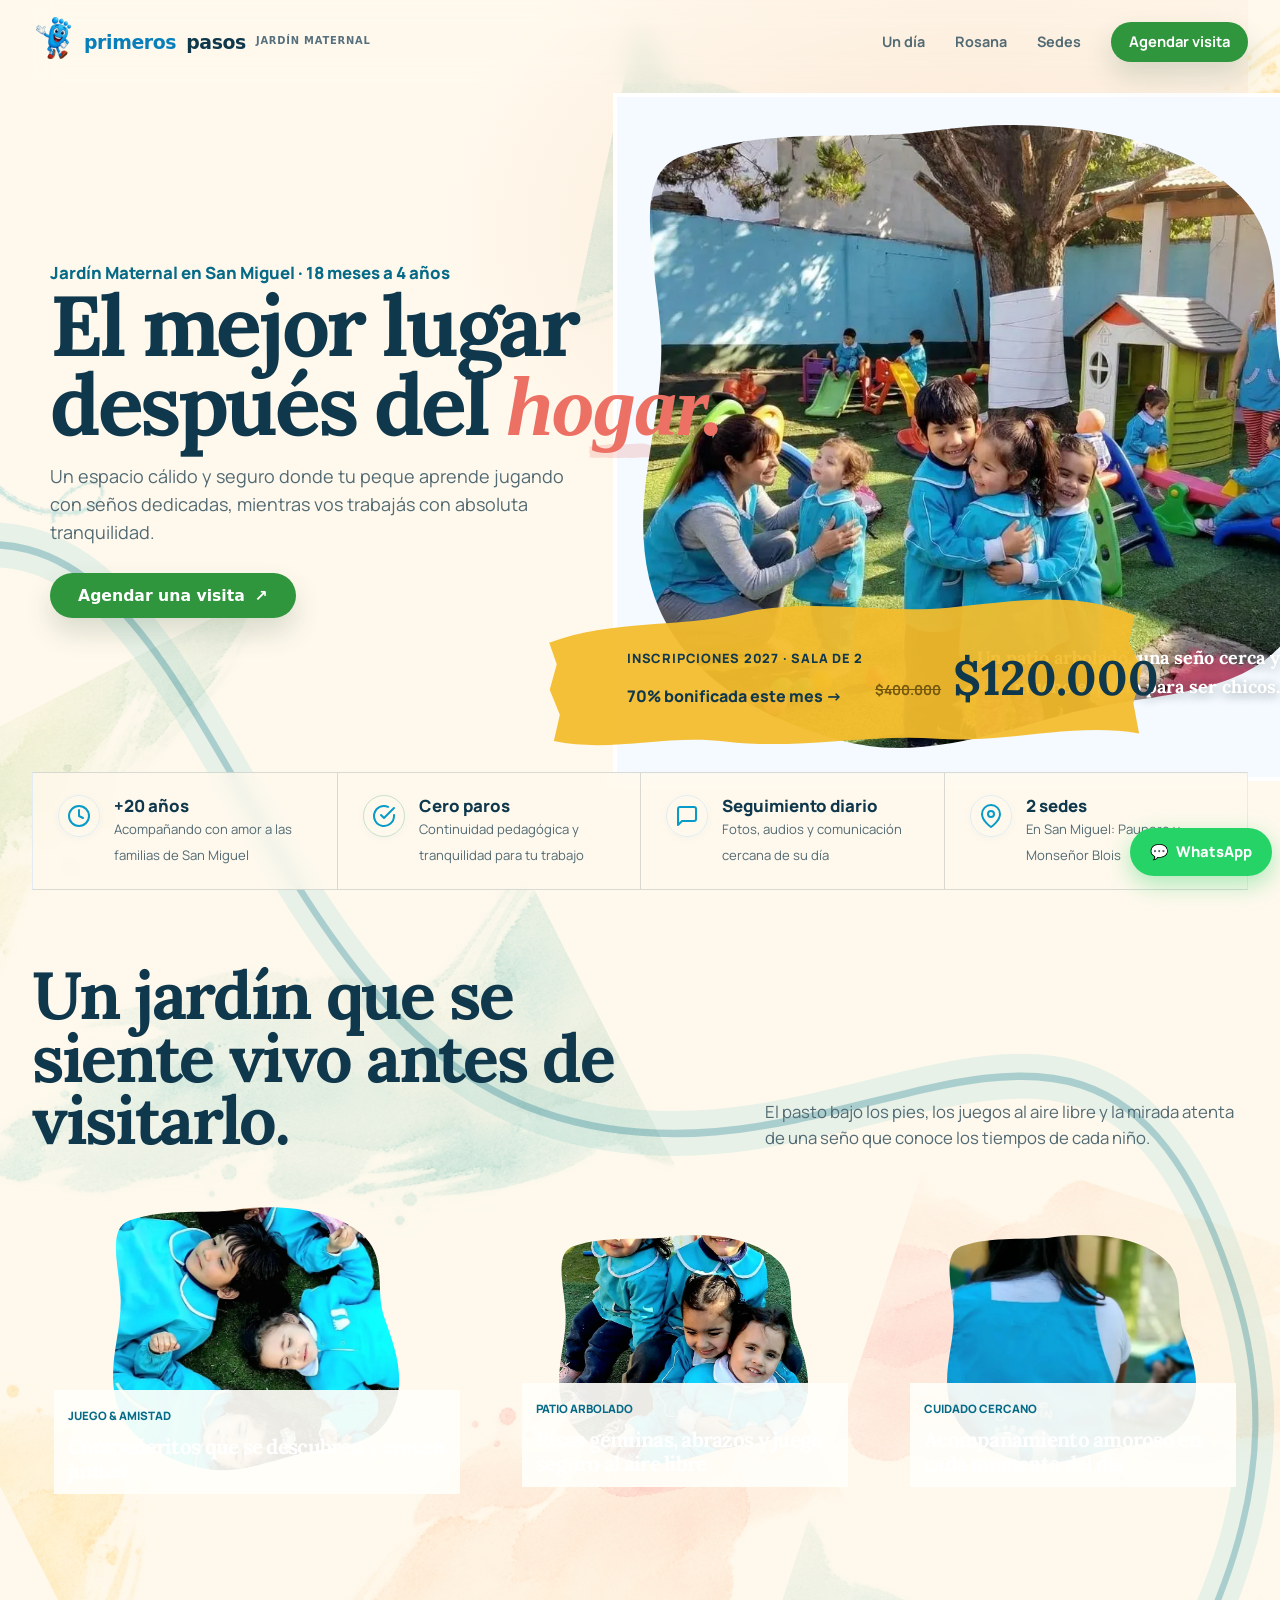
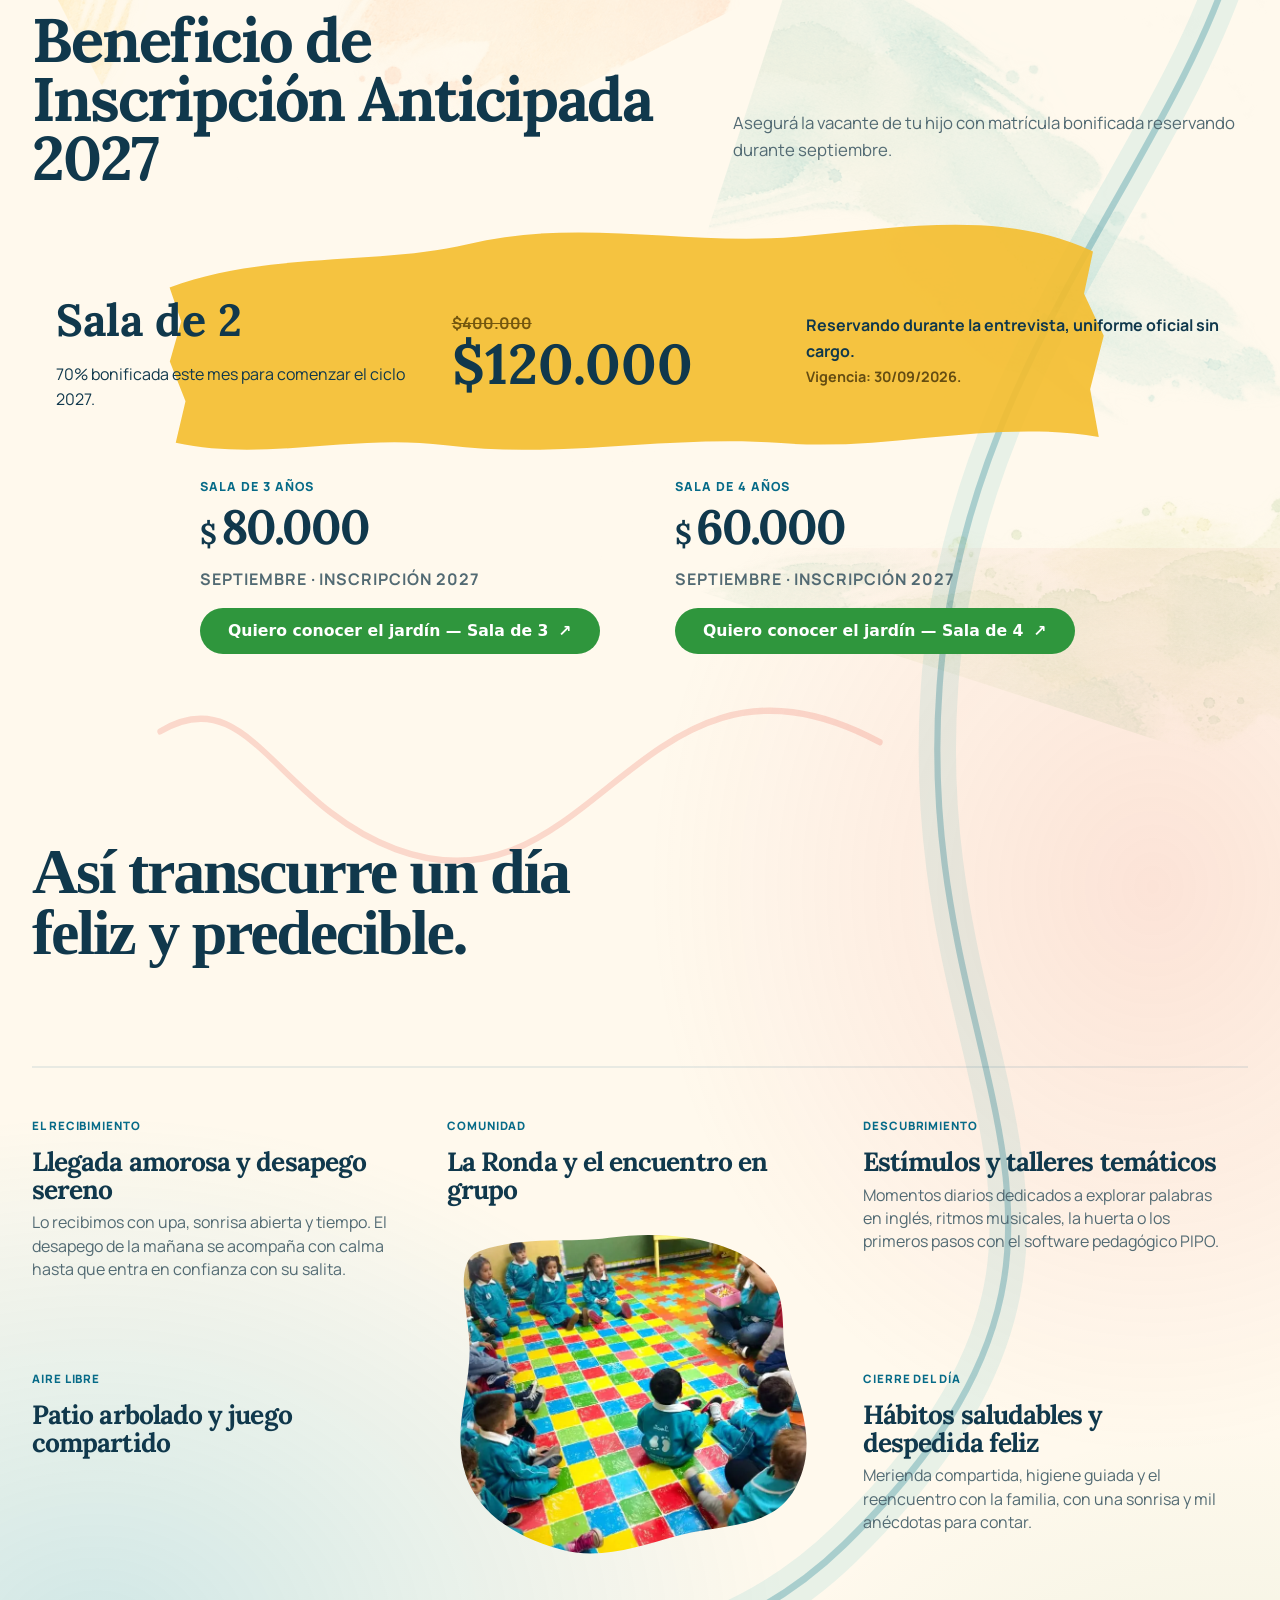
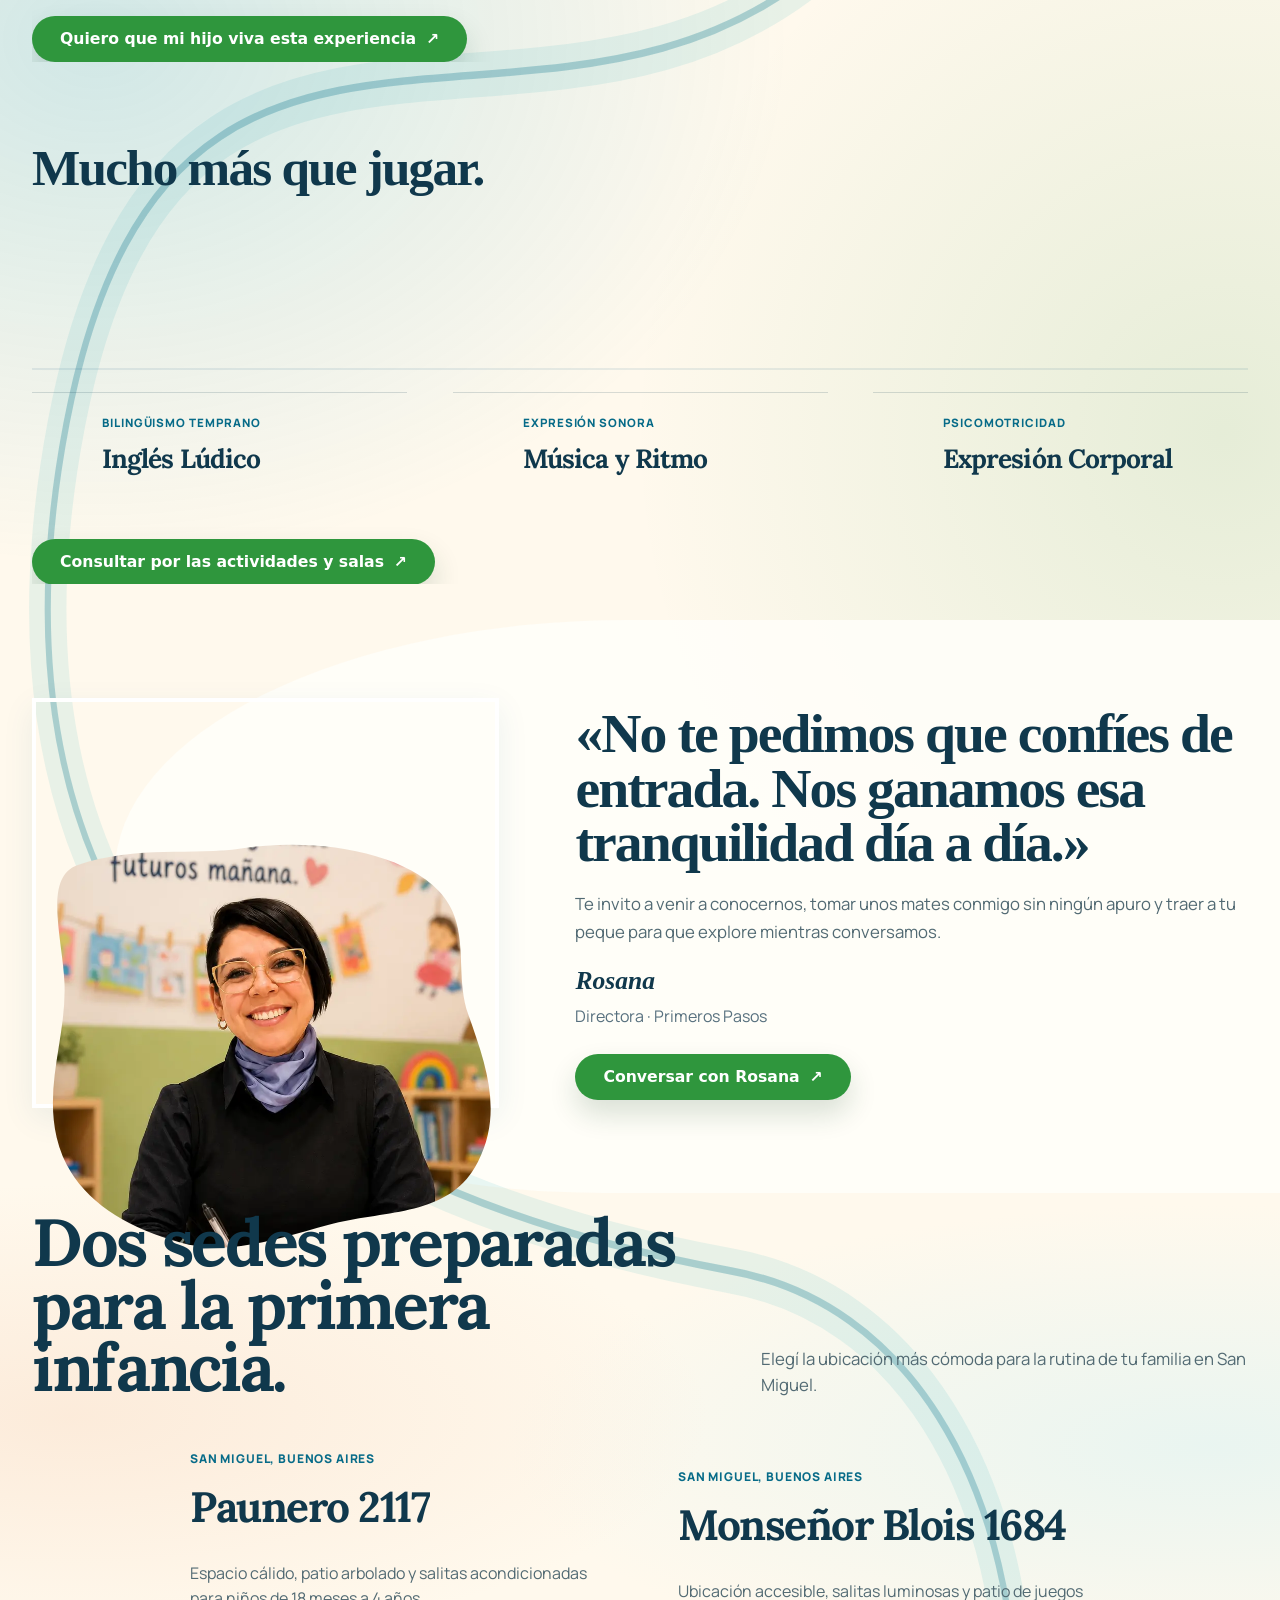
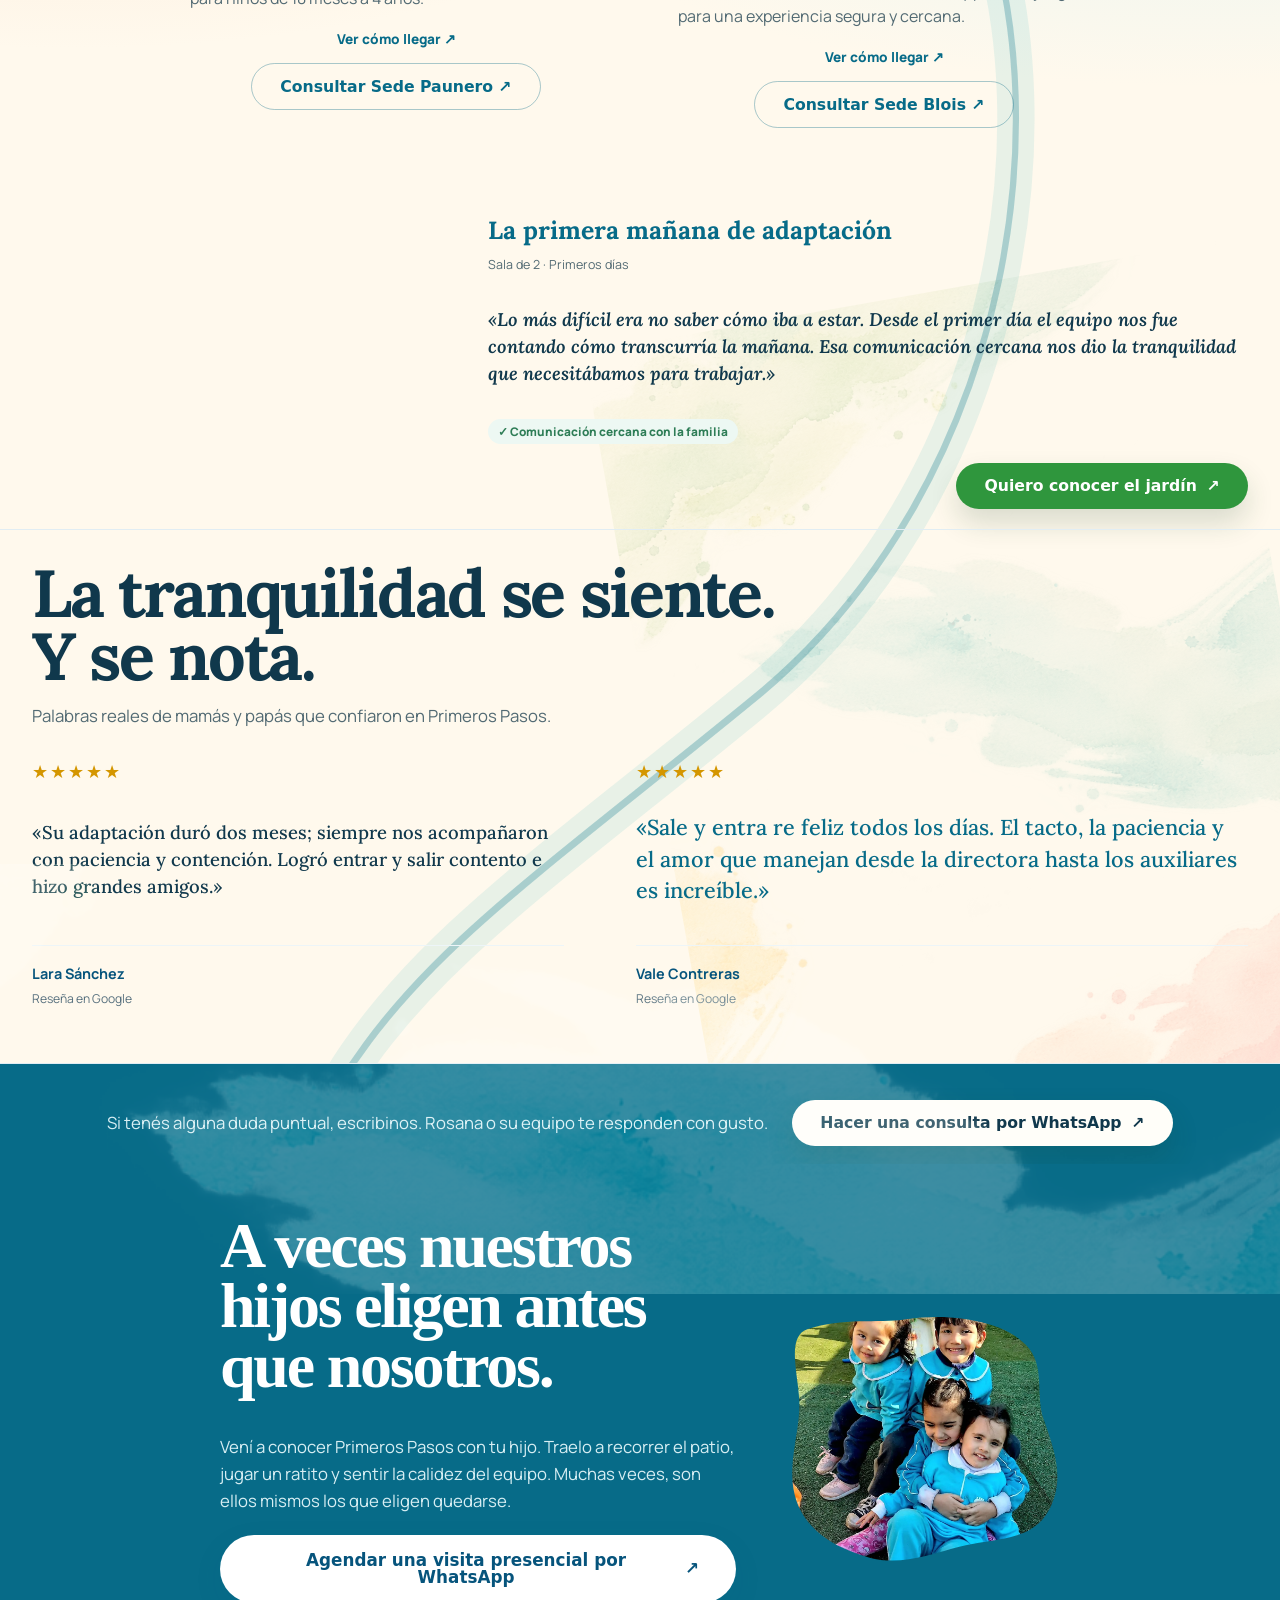
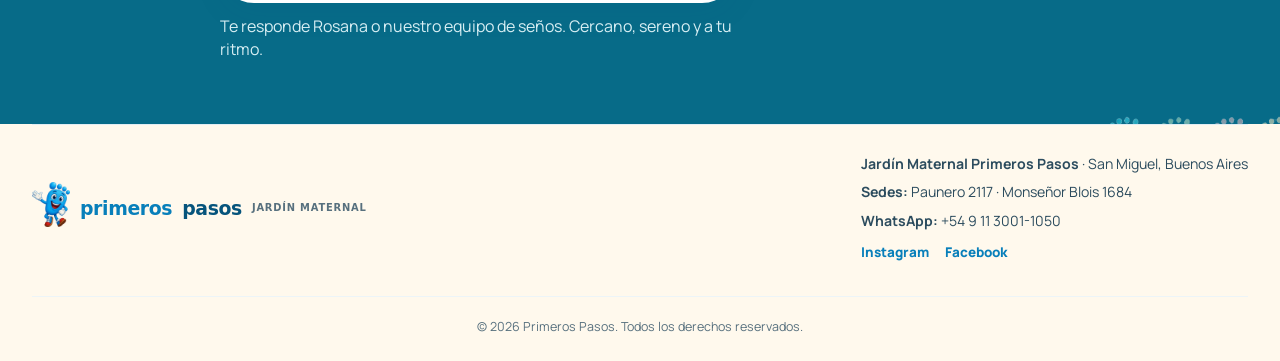
==== commit 1cbc4a4a: "feat: publish immersive editorial redesign" ====
--- a/index.html
+++ b/index.html
@@ -21,10 +21,6 @@
     <link rel="preconnect" href="https://api.whatsapp.com" />
     <link rel="preconnect" href="https://www.googletagmanager.com" />
     <link rel="dns-prefetch" href="https://connect.facebook.net" />
-    <link rel="preconnect" href="https://fonts.googleapis.com" />
-    <link rel="preconnect" href="https://fonts.gstatic.com" crossorigin />
-    <link href="https://fonts.googleapis.com/css2?family=Lora:ital,wght@0,500;0,600;0,700;1,400;1,600&family=Nunito:ital,wght@0,400;0,600;0,700;0,800;0,900;1,400&display=swap" rel="stylesheet" />
-
     <!-- Preload imagen hero (LCP) -->
     <link rel="preload" as="image" href="images/hero-patio-primeros-pasos.webp" fetchpriority="high" />
 
@@ -101,11 +97,7 @@
       </a>
       <button class="menu-toggle" type="button" aria-expanded="false" aria-controls="menu-principal"><span></span><span></span><span></span><span class="sr-only">Abrir menú</span></button>
       <nav id="menu-principal" class="nav" aria-label="Navegación principal">
-        <a href="#experiencia">La experiencia</a>
-        <a href="#promocion">Inscripción 2027</a>
         <a href="#rutina">Un día</a>
-        <a href="#actividades">Propuesta</a>
-        <a href="#historias">Historias</a>
         <a href="#rosana">Rosana</a>
         <a href="#sedes">Sedes</a>
         <a class="nav-cta" href="https://wa.me/5491130011050?text=Hola%21%20Quiero%20conocer%20el%20jard%C3%ADn%20y%20coordinar%20una%20visita%20presencial." target="_blank" rel="noopener" data-track="whatsapp_header">Agendar visita</a>
@@ -113,6 +105,8 @@
     </header>
 
     <main id="contenido">
+      <svg class="editorial-route editorial-route--desktop" viewBox="0 0 1440 6100" preserveAspectRatio="none" aria-hidden="true"><path class="editorial-route-soft" d="M-80 520 C230 430 260 940 610 1040 S1240 810 1390 1210 C1510 1530 1110 1720 1060 2110 S1320 2640 950 2940 C630 3200 180 2870 70 3410 S430 4120 820 4180 C1230 4240 1260 4860 850 5140 S290 5460 270 5920 C260 6100 520 6170 820 6280"/><path class="editorial-route-ink" d="M-80 520 C230 430 260 940 610 1040 S1240 810 1390 1210 C1510 1530 1110 1720 1060 2110 S1320 2640 950 2940 C630 3200 180 2870 70 3410 S430 4120 820 4180 C1230 4240 1260 4860 850 5140 S290 5460 270 5920 C260 6100 520 6170 820 6280"/><path class="editorial-route-branch" d="M990 2190 C720 2070 670 2360 445 2290 C310 2248 280 2130 180 2180"/></svg>
+      <svg class="editorial-route editorial-route--mobile" viewBox="0 0 390 7000" preserveAspectRatio="none" aria-hidden="true"><path class="editorial-route-soft" d="M-30 640 C175 540 82 1080 335 1200 S220 1810 55 2110 S305 2750 335 3070 S225 3680 35 4050 S180 4720 345 5000 S245 5650 45 6020 S180 6740 342 6960"/><path class="editorial-route-ink" d="M-30 640 C175 540 82 1080 335 1200 S220 1810 55 2110 S305 2750 335 3070 S225 3680 35 4050 S180 4720 345 5000 S245 5650 45 6020 S180 6740 342 6960"/><path class="editorial-route-branch" d="M305 2610 C215 2520 184 2780 82 2670 C48 2633 39 2565 7 2590"/></svg>
 
       <!-- ============================================================
            01. HERO WOW (Jardín Vivo Premium)
@@ -146,9 +140,10 @@
           </div>
 
           <!-- Teaser Promoción Septiembre (Inscripciones 2027) -->
-          <a class="hero-promo-teaser" href="#promocion">
-            <span class="teaser-tag">Inscripciones 2027</span>
-            <span class="teaser-text">Beneficio de Inscripción Anticipada 2027 — reservando hasta el 30/09 <span aria-hidden="true">→</span></span>
+          <a class="hero-promo-teaser" href="#promocion" aria-label="Sala de 2, matrícula 70% bonificada este mes">
+            <span class="teaser-tag">Inscripciones 2027 · Sala de 2</span>
+            <span class="teaser-price"><del>$400.000</del> <strong>$120.000</strong></span>
+            <span class="teaser-text">70% bonificada este mes <span aria-hidden="true">→</span></span>
           </a>
         </div>
 
@@ -375,7 +370,7 @@
       <!-- ============================================================
            05. UN DÍA EN PRIMEROS PASOS (Narrativa y Rutina Acompañada)
            ============================================================ -->
-          <details id="rutina" name="propuesta-primeros-pasos" class="chapter chapter--routine timeline-section" aria-labelledby="rutina-titulo">
+          <details id="rutina" open class="chapter chapter--routine timeline-section" aria-labelledby="rutina-titulo">
             <summary class="chapter-summary">
               <span class="chapter-number" aria-hidden="true">02</span>
               <span class="chapter-heading">
@@ -458,7 +453,7 @@
       <!-- ============================================================
            06. ACTIVIDADES — MUCHO MÁS QUE JUGAR (Bento Editorial)
            ============================================================ -->
-          <details id="actividades" name="propuesta-primeros-pasos" class="chapter chapter--activities activities-section" aria-labelledby="actividades-titulo">
+          <details id="actividades" open class="chapter chapter--activities activities-section" aria-labelledby="actividades-titulo">
             <summary class="chapter-summary">
               <span class="chapter-number" aria-hidden="true">03</span>
               <span class="chapter-heading">
@@ -565,6 +560,15 @@
               <p class="eyebrow promo-eyebrow">✨ Inscripciones 2027 · San Miguel</p>
               <h2 id="promocion-titulo" class="promo-title">Beneficio de Inscripción Anticipada 2027</h2>
               <p class="promo-lead">Asegurá la vacante de tu hijo con matrícula bonificada reservando durante septiembre.</p>
+            </div>
+
+            <div class="promo-sala2-editorial">
+              <div>
+                <span>Sala de 2</span>
+                <p>70% bonificada este mes para comenzar el ciclo 2027.</p>
+              </div>
+              <p class="promo-sala2-price"><del>$400.000</del><strong>$120.000</strong></p>
+              <p class="promo-sala2-note">Reservando durante la entrevista, uniforme oficial sin cargo.<br><small>Vigencia: 30/09/2026.</small></p>
             </div>
 
             <div class="promo-cards-grid">
@@ -841,6 +845,7 @@
               <a class="button button-light final-btn" href="https://wa.me/5491130011050?text=Hola%2C%20quiero%20conocer%20Primeros%20Pasos%20y%20coordinar%20una%20visita%20con%20mi%20hijo%2Fa." target="_blank" rel="noopener" data-track="whatsapp_cierre_final">Agendar una visita presencial por WhatsApp <span aria-hidden="true">↗</span></a>
               <p class="microcopy final-micro">Te responde Rosana o nuestro equipo de seños. Cercano, sereno y a tu ritmo.</p>
             </div>
+            <figure class="final-photo-editorial"><img src="images/galeria-patio-primeros-pasos.webp" alt="Niños de Primeros Pasos disfrutando el patio" width="1100" height="1465" loading="lazy"></figure>
           </div>
         </div>
       </section>
--- a/css/style.css
+++ b/css/style.css
@@ -1774,6 +1774,2025 @@
   }
   html {
     scroll-behavior: auto !important;
+  }
+}
+
+/* ================================================================
+   EDITORIAL IMMERSIVE — proposal-v2 production implementation
+   ================================================================ */
+@font-face {
+  font-family: "Editorial Lora";
+  src: url("../images/editorial/fonts/lora-500.ttf") format("truetype");
+  font-weight: 500;
+  font-style: normal;
+  font-display: swap;
+}
+
+@font-face {
+  font-family: "Editorial Lora";
+  src: url("../images/editorial/fonts/lora-600-italic.ttf") format("truetype");
+  font-weight: 600;
+  font-style: italic;
+  font-display: swap;
+}
+
+@font-face {
+  font-family: "Editorial Lora";
+  src: url("../images/editorial/fonts/lora-700.ttf") format("truetype");
+  font-weight: 700;
+  font-style: normal;
+  font-display: swap;
+}
+
+@font-face {
+  font-family: "Editorial Manrope";
+  src: url("../images/editorial/fonts/manrope-400.ttf") format("truetype");
+  font-weight: 400;
+  font-style: normal;
+  font-display: swap;
+}
+
+@font-face {
+  font-family: "Editorial Manrope";
+  src: url("../images/editorial/fonts/manrope-700.ttf") format("truetype");
+  font-weight: 700;
+  font-style: normal;
+  font-display: swap;
+}
+
+@font-face {
+  font-family: "Editorial Manrope";
+  src: url("../images/editorial/fonts/manrope-800.ttf") format("truetype");
+  font-weight: 800;
+  font-style: normal;
+  font-display: swap;
+}
+
+:root {
+  --editorial-paper: #fff9ed;
+  --editorial-white: #fffef9;
+  --editorial-ink: #10384c;
+  --editorial-muted: #526a73;
+  --editorial-blue: #079bc9;
+  --editorial-deep: #076b88;
+  --editorial-yellow: #f4bd2d;
+  --editorial-coral: #ec7164;
+  --editorial-green: #2f963d;
+  --editorial-line: rgba(16, 56, 76, 0.16);
+}
+
+html {
+  background: #e8dfd1;
+}
+
+body {
+  color: var(--editorial-ink);
+  background: var(--editorial-paper);
+  font-family: "Editorial Manrope", Manrope, sans-serif;
+  overflow-x: hidden;
+}
+
+h1,
+h2,
+h3,
+.chapter-title,
+.promo-title {
+  font-family: "Editorial Lora", Lora, serif;
+  letter-spacing: -0.035em;
+}
+
+.section-shell,
+.hero.section-shell,
+.trust.section-shell {
+  width: min(1280px, calc(100% - 64px));
+  max-width: none;
+}
+
+.site-header {
+  position: absolute;
+  inset: 0 0 auto;
+  z-index: 30;
+  height: 84px;
+  width: min(1280px, calc(100% - 64px));
+  margin-inline: auto;
+  padding: 0;
+  background: transparent;
+  border: 0;
+  box-shadow: none;
+}
+
+.site-header .brand {
+  color: var(--editorial-ink);
+}
+
+.site-header .brand-mark {
+  width: 42px;
+  height: 42px;
+}
+
+.site-header .nav {
+  gap: 30px;
+}
+
+.site-header .nav > a:not(.nav-cta) {
+  color: var(--editorial-muted);
+  font-size: 0.9rem;
+  font-weight: 700;
+}
+
+.site-header .nav-cta,
+#contenido .button-primary {
+  color: #fff;
+  background: var(--editorial-green);
+  border: 0;
+  box-shadow: 0 14px 28px rgba(18, 70, 38, 0.16);
+}
+
+#contenido {
+  position: relative;
+  isolation: isolate;
+  display: flex;
+  flex-direction: column;
+  overflow: hidden;
+  background: var(--editorial-paper);
+}
+
+#contenido > section {
+  position: relative;
+}
+
+#contenido > .hero { order: 1; }
+#contenido > .trust { order: 2; }
+#contenido > .experience-mosaic { order: 3; }
+#contenido > .promo-section { order: 4; }
+#contenido > .learning-chapters { order: 5; }
+#contenido > .director-section { order: 6; }
+#contenido > .locations-section { order: 7; }
+#contenido > .stories-section { order: 8; }
+#contenido > .reviews-section { order: 9; }
+#contenido > .faq-section { order: 10; }
+#contenido > .final-cta { order: 11; }
+
+.editorial-route {
+  position: absolute;
+  inset: 0;
+  z-index: -1;
+  width: 100%;
+  height: 100%;
+  pointer-events: none;
+  opacity: 0.62;
+  mix-blend-mode: multiply;
+}
+
+.editorial-route path {
+  fill: none;
+  stroke-linecap: round;
+  stroke-linejoin: round;
+}
+
+.editorial-route-soft {
+  stroke: #35b4c5;
+  stroke-width: 42;
+  opacity: 0.18;
+}
+
+.editorial-route-ink {
+  stroke: #087b9a;
+  stroke-width: 7;
+  opacity: 0.48;
+}
+
+.editorial-route-branch {
+  stroke: var(--editorial-coral);
+  stroke-width: 6;
+  opacity: 0.38;
+}
+
+.editorial-route--mobile {
+  display: none;
+}
+
+#contenido .doodle,
+#contenido .hero-badge,
+#contenido .eyebrow-dot,
+#contenido .chapter-number,
+#contenido .chapter-toggle,
+#contenido .bento-icon,
+#contenido .bento-slot-note,
+#contenido .location-icon,
+#contenido .story-avatar,
+#contenido .review-person .avatar {
+  display: none;
+}
+
+/* Hero */
+#contenido .hero {
+  min-height: 820px;
+  padding: 96px 0 40px;
+  display: grid;
+  grid-template-columns: 1.02fr 0.98fr;
+  gap: 6px;
+  align-items: center;
+  background: radial-gradient(ellipse at 78% 28%, rgba(244, 198, 168, 0.38), transparent 42%);
+}
+
+#contenido .hero::before {
+  content: "";
+  position: absolute;
+  right: -260px;
+  top: -300px;
+  z-index: -2;
+  width: 1120px;
+  height: 1040px;
+  background: url("../images/editorial/gouache-washes-transparent.png") center / contain no-repeat;
+  opacity: 0.28;
+  mix-blend-mode: multiply;
+  transform: rotate(12deg);
+  pointer-events: none;
+}
+
+#contenido .hero::after {
+  content: "";
+  position: absolute;
+  left: -180px;
+  top: 350px;
+  z-index: -1;
+  width: 620px;
+  height: 290px;
+  background: url("../images/editorial/crayon-journey-overlay-transparent.png") left top / 720px auto no-repeat;
+  clip-path: inset(0 0 45% 0);
+  opacity: 0.28;
+  mix-blend-mode: multiply;
+  transform: rotate(-7deg);
+  pointer-events: none;
+}
+
+#contenido .hero-copy {
+  position: static;
+  z-index: 5;
+  max-width: none;
+  padding-left: 18px;
+  transform: none !important;
+  will-change: auto;
+}
+
+#contenido .hero-copy > *:not(.hero-promo-teaser) {
+  position: relative;
+  z-index: 5;
+}
+
+#contenido .hero .eyebrow {
+  margin: 26px 0 0;
+  color: var(--editorial-deep);
+  font-family: "Editorial Manrope", sans-serif;
+  font-size: 1.05rem;
+  font-weight: 800;
+  letter-spacing: 0;
+  text-transform: none;
+}
+
+#contenido .hero h1 {
+  margin: 0 -100px 0 0;
+  max-width: 760px;
+  color: var(--editorial-ink);
+  font-size: clamp(4.5rem, 6.65vw, 6rem);
+  line-height: 0.92;
+  letter-spacing: -0.04em;
+}
+
+#contenido .hero h1 em {
+  position: relative;
+  color: var(--editorial-coral);
+  font-weight: 600;
+}
+
+#contenido .hero h1 em::after {
+  content: "";
+  position: absolute;
+  left: -2%;
+  right: -7%;
+  bottom: -7px;
+  z-index: -1;
+  height: 17px;
+  background: var(--editorial-coral);
+  opacity: 0.2;
+  mask: url("../images/editorial/yellow-brush-mask.svg") center / 100% 100%;
+  -webkit-mask: url("../images/editorial/yellow-brush-mask.svg") center / 100% 100%;
+}
+
+#contenido .hero-lead {
+  max-width: 520px;
+  margin: 18px 0 26px;
+  color: var(--editorial-muted);
+  font-size: 1.125rem;
+  line-height: 1.55;
+}
+
+#contenido .hero-actions {
+  align-items: flex-start;
+}
+
+#contenido .hero-actions .microcopy {
+  display: none;
+}
+
+#contenido .hero-media-wrap {
+  position: relative;
+  z-index: 2;
+  width: auto;
+  height: 650px;
+  margin-right: -28px;
+  padding: 0;
+  overflow: visible;
+  background: transparent;
+  border: 0;
+  border-radius: 0;
+  box-shadow: none;
+}
+
+#contenido .hero-media-wrap::before,
+#contenido .hero-media-wrap::after {
+  display: none;
+}
+
+#contenido .hero-photo-main {
+  position: absolute;
+  inset: -20px -56px -18px -42px;
+  overflow: visible;
+  height: auto;
+  min-height: 0;
+  border-radius: 0;
+  box-shadow: none;
+  transform: none;
+}
+
+#contenido .hero-photo-main picture,
+#contenido .hero-photo-main img {
+  width: 100%;
+  height: 100%;
+}
+
+#contenido .hero-photo-main img {
+  object-fit: cover;
+  object-position: 50% 45%;
+  mask: url("../images/editorial/organic-photo-mask.svg") center / 100% 100% no-repeat;
+  -webkit-mask: url("../images/editorial/organic-photo-mask.svg") center / 100% 100% no-repeat;
+  filter: drop-shadow(0 30px 35px rgba(20, 57, 68, 0.2));
+}
+
+#contenido .hero-photo-main::after {
+  display: none;
+}
+
+#contenido .hero-photo-main figcaption {
+  right: 48px;
+  bottom: 75px;
+  left: auto;
+  max-width: 340px;
+  padding: 0;
+  color: #fff;
+  background: transparent;
+  font-family: "Editorial Lora", serif;
+  font-size: 1.125rem;
+  font-weight: 700;
+  text-align: right;
+  text-shadow: 0 2px 12px rgba(0, 30, 40, 0.48);
+}
+
+#contenido .hero-promo-teaser {
+  position: absolute;
+  left: 45%;
+  bottom: 82px;
+  z-index: 9;
+  display: grid;
+  grid-template-columns: 1fr auto;
+  width: 560px;
+  min-height: 0;
+  padding: 28px 48px 30px;
+  color: var(--editorial-ink);
+  background: transparent;
+  border: 0;
+  border-radius: 0;
+  box-shadow: none;
+  text-decoration: none;
+  transform: none;
+}
+
+#contenido .hero-promo-teaser::before {
+  content: "";
+  position: absolute;
+  inset: -22px -48px -24px -38px;
+  z-index: -1;
+  background: rgba(244, 189, 45, 0.94);
+  mask: url("../images/editorial/yellow-brush-mask.svg") center / 100% 100% no-repeat;
+  -webkit-mask: url("../images/editorial/yellow-brush-mask.svg") center / 100% 100% no-repeat;
+  transform: rotate(-1.2deg);
+}
+
+#contenido .teaser-tag {
+  align-self: end;
+  padding: 0;
+  color: var(--editorial-ink);
+  background: transparent;
+  border: 0;
+  border-radius: 0;
+  font-size: 0.8rem;
+  font-weight: 800;
+  letter-spacing: 0.06em;
+  text-transform: uppercase;
+}
+
+#contenido .teaser-price {
+  grid-row: span 2;
+  display: flex;
+  align-items: baseline;
+  gap: 12px;
+}
+
+#contenido .teaser-price del {
+  color: #74570f;
+  font-weight: 700;
+}
+
+#contenido .teaser-price strong {
+  font-family: "Editorial Lora", serif;
+  font-size: 3rem;
+  line-height: 1;
+}
+
+#contenido .teaser-text {
+  margin-top: 6px;
+  color: var(--editorial-ink);
+  font-size: 1rem;
+  font-weight: 800;
+}
+
+/* Trust */
+#contenido .trust {
+  z-index: 4;
+  margin-top: -48px;
+  padding: 0 0 22px;
+  background: transparent;
+}
+
+#contenido .trust-grid {
+  grid-template-columns: repeat(4, 1fr);
+  gap: 0;
+  padding: 0;
+  background: rgba(255, 249, 237, 0.78);
+  border-top: 1px solid var(--editorial-line);
+  border-bottom: 1px solid var(--editorial-line);
+  border-radius: 0;
+  box-shadow: none;
+  backdrop-filter: blur(7px);
+}
+
+#contenido .trust-item {
+  padding: 22px 25px;
+  border: 0;
+  border-radius: 0;
+  box-shadow: none;
+}
+
+#contenido .trust-item + .trust-item {
+  border-left: 1px solid var(--editorial-line);
+}
+
+#contenido .trust-badge-icon {
+  color: var(--editorial-blue);
+  background: transparent;
+}
+
+#contenido .trust-content strong {
+  color: var(--editorial-ink);
+}
+
+#contenido .trust-content span {
+  color: var(--editorial-muted);
+}
+
+/* Experience */
+#contenido .experience-mosaic {
+  padding: 52px 0 62px;
+  background: transparent;
+}
+
+#contenido .experience-mosaic::before {
+  content: "";
+  position: absolute;
+  left: -380px;
+  top: -260px;
+  z-index: -2;
+  width: 1320px;
+  height: 1120px;
+  background: url("../images/editorial/gouache-washes-transparent.png") center / contain no-repeat;
+  opacity: 0.23;
+  mix-blend-mode: multiply;
+  transform: rotate(153deg);
+  pointer-events: none;
+}
+
+#contenido .section-intro,
+#contenido .promo-header {
+  max-width: none;
+  margin: 0;
+  text-align: left;
+}
+
+#contenido .section-intro .eyebrow,
+#contenido .promo-header .eyebrow,
+#contenido .director-letter > .eyebrow {
+  display: none;
+}
+
+#contenido .experience-mosaic .section-intro {
+  display: grid;
+  grid-template-columns: 1.15fr 0.85fr;
+  gap: 80px;
+  align-items: end;
+}
+
+#contenido .experience-mosaic h2,
+#contenido .locations-section h2,
+#contenido .reviews-section h2 {
+  max-width: 760px;
+  color: var(--editorial-ink);
+  font-size: clamp(3.5rem, 5.2vw, 4.7rem);
+  line-height: 0.94;
+}
+
+#contenido .section-sub {
+  color: var(--editorial-muted);
+  font-size: 1.05rem;
+}
+
+#contenido .mosaic-grid {
+  display: grid;
+  grid-template-columns: 1.1fr 0.9fr 0.9fr;
+  gap: 28px;
+  margin-top: 36px;
+}
+
+#contenido .mosaic-card,
+#contenido .mosaic-card.mosaic-featured {
+  position: relative;
+  height: 270px;
+  min-height: 0;
+  overflow: visible;
+  background: transparent;
+  border: 0;
+  border-radius: 0;
+  box-shadow: none;
+  transform: none;
+}
+
+#contenido .mosaic-card picture,
+#contenido .mosaic-card img {
+  display: block;
+  position: static;
+  width: 100%;
+  height: 100%;
+  padding: 0;
+  overflow: visible;
+  background: transparent;
+  border: 0;
+  border-radius: 0;
+}
+
+#contenido .mosaic-card img {
+  object-fit: cover;
+  mask: url("../images/editorial/organic-photo-mask.svg") center / 100% 100% no-repeat;
+  -webkit-mask: url("../images/editorial/organic-photo-mask.svg") center / 100% 100% no-repeat;
+  filter: drop-shadow(0 18px 24px rgba(20, 57, 68, 0.14));
+}
+
+#contenido .mosaic-card:nth-child(2),
+#contenido .mosaic-card:nth-child(3) {
+  height: 235px;
+  min-height: 0;
+  margin-top: 28px;
+}
+
+#contenido .mosaic-caption {
+  position: absolute;
+  inset: auto 12px -20px 22px;
+  padding: 12px 14px;
+  color: var(--editorial-ink);
+  background: rgba(255, 254, 249, 0.92);
+  border-radius: 0;
+  text-shadow: none;
+}
+
+#contenido .mosaic-tag {
+  padding: 0;
+  color: var(--editorial-deep);
+  background: transparent;
+  border-radius: 0;
+  font-size: 0.72rem;
+}
+
+#contenido .mosaic-caption h3 {
+  margin-top: 4px;
+  font-size: 1.3rem;
+  line-height: 1.12;
+}
+
+/* Promotion */
+#contenido .promo-section {
+  padding: 54px 0 62px;
+  color: var(--editorial-ink);
+  background: transparent;
+}
+
+#contenido .promo-section::before {
+  content: "";
+  position: absolute;
+  right: -410px;
+  top: -340px;
+  z-index: -2;
+  width: 1160px;
+  height: 1080px;
+  background: url("../images/editorial/gouache-washes-transparent.png") center / contain no-repeat;
+  opacity: 0.18;
+  mix-blend-mode: multiply;
+  transform: rotate(18deg);
+}
+
+#contenido .promo-container {
+  padding: 0;
+  background: transparent;
+  border: 0;
+  border-radius: 0;
+  box-shadow: none;
+}
+
+#contenido .promo-header {
+  display: grid;
+  grid-template-columns: 1.1fr 0.9fr;
+  gap: 72px;
+  align-items: end;
+}
+
+#contenido .promo-title {
+  max-width: 780px;
+  color: var(--editorial-ink);
+  font-size: clamp(3.2rem, 4.8vw, 4.3rem);
+  line-height: 0.96;
+}
+
+#contenido .promo-lead {
+  color: var(--editorial-muted);
+  font-size: 1.05rem;
+}
+
+#contenido .promo-sala2-editorial {
+  position: relative;
+  display: grid;
+  grid-template-columns: 0.85fr 0.75fr 1fr;
+  gap: 40px;
+  align-items: center;
+  margin-top: 58px;
+  padding: 22px 24px;
+}
+
+#contenido .promo-sala2-editorial::before {
+  content: "";
+  position: absolute;
+  inset: -40px -6% -42px -7%;
+  z-index: -1;
+  background: rgba(244, 189, 45, 0.9);
+  mask: url("../images/editorial/yellow-brush-mask.svg") center / 100% 100% no-repeat;
+  -webkit-mask: url("../images/editorial/yellow-brush-mask.svg") center / 100% 100% no-repeat;
+  transform: rotate(-0.8deg);
+}
+
+#contenido .promo-sala2-editorial > div > span {
+  color: var(--editorial-ink);
+  font-family: "Editorial Lora", serif;
+  font-size: 2.8rem;
+  font-weight: 700;
+}
+
+#contenido .promo-sala2-editorial p {
+  margin: 6px 0 0;
+  color: var(--editorial-ink);
+}
+
+#contenido .promo-sala2-price {
+  display: flex;
+  flex-direction: column;
+}
+
+#contenido .promo-sala2-price del {
+  color: #74570f;
+  font-weight: 700;
+}
+
+#contenido .promo-sala2-price strong {
+  font-family: "Editorial Lora", serif;
+  font-size: 3.5rem;
+  line-height: 1;
+}
+
+#contenido .promo-sala2-note {
+  font-weight: 700;
+}
+
+#contenido .promo-sala2-note small {
+  color: #654d12;
+  font-size: 0.9rem;
+}
+
+#contenido .promo-cards-grid {
+  display: grid;
+  grid-template-columns: 1fr 1fr;
+  gap: 70px;
+  margin-top: 42px;
+}
+
+#contenido .promo-card,
+#contenido .promo-card--accent {
+  padding: 0;
+  color: var(--editorial-ink);
+  background: transparent;
+  border: 0;
+  border-radius: 0;
+  box-shadow: none;
+  transform: none;
+}
+
+#contenido .promo-badge-pill,
+#contenido .promo-regular-price,
+#contenido .promo-perks,
+#contenido .promo-footer-note {
+  display: none;
+}
+
+#contenido .promo-card-body {
+  padding: 0;
+}
+
+#contenido .promo-sala-name {
+  color: var(--editorial-deep);
+  font-size: 0.78rem;
+}
+
+#contenido .promo-price-block {
+  justify-content: flex-start;
+  margin: 4px 0 10px;
+}
+
+#contenido .promo-currency {
+  color: var(--editorial-ink);
+  font-family: "Editorial Lora", serif;
+  font-size: 1.8rem;
+}
+
+#contenido .promo-amount {
+  color: var(--editorial-ink);
+  font-family: "Editorial Lora", serif;
+  font-size: 3rem;
+}
+
+#contenido .promo-tagline {
+  margin-bottom: 16px;
+  color: var(--editorial-muted);
+}
+
+#contenido .button-promo,
+#contenido .button-promo--gold {
+  width: auto;
+  color: #fff;
+  background: var(--editorial-green);
+  border: 0;
+  box-shadow: none;
+}
+
+/* Journey + essential activities */
+#contenido .learning-chapters {
+  padding: 58px 0 66px;
+  background: transparent;
+}
+
+#contenido .learning-chapters::before {
+  content: "";
+  position: absolute;
+  inset: -200px -260px -180px -220px;
+  z-index: -3;
+  background: radial-gradient(ellipse at 78% 18%, rgba(236, 113, 100, 0.16), transparent 26%), radial-gradient(ellipse at 18% 58%, rgba(7, 155, 201, 0.19), transparent 34%), radial-gradient(ellipse at 82% 79%, rgba(47, 150, 61, 0.12), transparent 29%);
+  pointer-events: none;
+}
+
+#contenido .chapter--journey {
+  display: none;
+}
+
+#contenido .chapter,
+#contenido .chapter[open] {
+  margin: 0;
+  background: transparent;
+  border: 0;
+  border-radius: 0;
+  box-shadow: none;
+}
+
+#contenido .chapter + .chapter {
+  margin-top: 36px;
+}
+
+#contenido .chapter-summary {
+  display: block;
+  pointer-events: none;
+  padding: 0;
+  background: transparent;
+  border: 0;
+  border-radius: 0;
+}
+
+#contenido .chapter-summary::before,
+#contenido .chapter-summary::after {
+  display: none;
+}
+
+#contenido .chapter-heading {
+  display: block;
+  width: 100%;
+  gap: 0;
+}
+
+#contenido .chapter-heading .eyebrow,
+#contenido .chapter-intro {
+  display: none;
+}
+
+#contenido .chapter-title {
+  display: block;
+  max-width: 820px;
+  color: var(--editorial-ink);
+  font-size: clamp(3.35rem, 5vw, 4.4rem);
+  line-height: 0.95;
+}
+
+#contenido .chapter-content {
+  display: block;
+  padding: 0;
+  background: transparent;
+}
+
+#contenido .chapter-content > .section-shell {
+  width: 100%;
+}
+
+#contenido .timeline-container {
+  display: grid;
+  grid-template-columns: repeat(12, 1fr);
+  gap: 16px 30px;
+  max-width: none;
+  margin: 32px 0 0;
+  padding: 0;
+}
+
+#contenido .timeline-line,
+#contenido .timeline-marker {
+  display: none;
+}
+
+#contenido .timeline-item {
+  display: block !important;
+  padding: 12px 22px 14px 0;
+  border: 0;
+}
+
+#contenido .timeline-item:nth-child(2) { grid-column: 1 / 5; grid-row: 1; }
+#contenido .timeline-item:nth-child(3) { grid-column: 5 / 9; grid-row: 1 / 3; }
+#contenido .timeline-item:nth-child(4) { grid-column: 9 / 13; grid-row: 1; }
+#contenido .timeline-item:nth-child(5) { grid-column: 1 / 5; grid-row: 2; }
+#contenido .timeline-item:nth-child(6) { grid-column: 9 / 13; grid-row: 2; }
+
+#contenido .timeline-content {
+  width: 100% !important;
+  max-width: none;
+  margin: 0;
+  padding: 0;
+}
+
+#contenido .timeline-step-tag,
+#contenido .bento-tag {
+  color: var(--editorial-deep);
+  font-size: 0.72rem;
+  font-weight: 800;
+  letter-spacing: 0.08em;
+  text-transform: uppercase;
+}
+
+#contenido .timeline-content h3,
+#contenido .bento-body h3 {
+  margin-top: 7px;
+  color: var(--editorial-ink);
+  font-size: 1.65rem;
+  line-height: 1.04;
+}
+
+#contenido .timeline-content p,
+#contenido .bento-body p {
+  margin-top: 8px;
+  color: var(--editorial-muted);
+  font-size: 1rem;
+  line-height: 1.45;
+}
+
+#contenido .timeline-item:nth-child(3) p,
+#contenido .timeline-item:nth-child(5) p {
+  display: none;
+}
+
+#contenido .timeline-media {
+  position: relative;
+  width: 100%;
+  height: 245px;
+  margin-top: 10px;
+}
+
+#contenido .timeline-media,
+#contenido .timeline-media picture,
+#contenido .timeline-media img {
+  width: 100%;
+  height: 100%;
+}
+
+#contenido .timeline-media img {
+  object-fit: cover;
+  mask: url("../images/editorial/organic-photo-mask.svg") center / 100% 100% no-repeat;
+  -webkit-mask: url("../images/editorial/organic-photo-mask.svg") center / 100% 100% no-repeat;
+}
+
+#contenido .timeline-section .section-action,
+#contenido .activities-section .section-action {
+  margin-top: 26px;
+  text-align: left;
+}
+
+#contenido .activities-section {
+  padding-top: 22px;
+}
+
+#contenido .activities-section .chapter-title {
+  font-size: clamp(2.7rem, 4vw, 3.7rem);
+}
+
+#contenido .bento-grid {
+  display: grid;
+  grid-template-columns: repeat(3, 1fr);
+  gap: 0 46px;
+  margin-top: 22px;
+}
+
+#contenido .bento-card {
+  min-height: 0;
+  padding: 16px 0;
+  color: var(--editorial-ink);
+  background: transparent;
+  border: 0;
+  border-top: 1px solid var(--editorial-line);
+  border-radius: 0;
+  box-shadow: none;
+}
+
+#contenido .bento-body p {
+  display: none;
+}
+
+#contenido .bento-card:nth-child(3),
+#contenido .bento-card:nth-child(4) {
+  display: none;
+}
+
+#contenido .bento-card:nth-child(5) {
+  grid-column: 3;
+  grid-row: 1;
+}
+
+/* Rosana */
+#contenido .director-section {
+  padding: 48px 0 55px;
+  background: transparent;
+}
+
+#contenido .director-section::before {
+  content: "";
+  position: absolute;
+  inset: -30px 0 -30px 9%;
+  z-index: -2;
+  background: rgba(255, 254, 249, 0.93);
+  border-radius: 44% 0 0 42%;
+}
+
+#contenido .director-card {
+  display: grid;
+  grid-template-columns: 0.82fr 1.18fr;
+  gap: 76px;
+  align-items: center;
+  padding: 0;
+  background: transparent;
+  border: 0;
+  border-radius: 0;
+  box-shadow: none;
+  overflow: visible;
+}
+
+#contenido .director-photo {
+  height: 410px;
+  border-radius: 0;
+  overflow: visible;
+}
+
+#contenido .director-photo img {
+  mask: url("../images/editorial/organic-photo-mask.svg") center / 100% 100% no-repeat;
+  -webkit-mask: url("../images/editorial/organic-photo-mask.svg") center / 100% 100% no-repeat;
+  filter: drop-shadow(0 24px 30px rgba(20, 57, 68, 0.16));
+}
+
+#contenido .director-letter {
+  padding: 0;
+}
+
+#contenido .director-letter h2 {
+  color: var(--editorial-ink);
+  font-size: clamp(2.9rem, 4.35vw, 4rem);
+  line-height: 0.98;
+}
+
+#contenido .letter-body p:nth-child(1),
+#contenido .letter-body p:nth-child(2) {
+  display: none;
+}
+
+#contenido .letter-body p {
+  margin: 18px 0 0;
+  color: var(--editorial-muted);
+  font-size: 1.05rem;
+}
+
+#contenido .director-signature-block {
+  margin-top: 16px;
+  padding: 0;
+  border: 0;
+}
+
+#contenido .signature-name {
+  color: var(--editorial-ink);
+}
+
+#contenido .director-cta {
+  margin-top: 18px;
+}
+
+/* Locations */
+#contenido .locations-section {
+  padding: 48px 0 56px;
+  background: transparent;
+}
+
+#contenido .locations-section::before {
+  content: "";
+  position: absolute;
+  inset: -180px -250px -180px -250px;
+  z-index: -3;
+  background: radial-gradient(ellipse at 18% 45%, rgba(244, 198, 168, 0.27), transparent 31%), radial-gradient(ellipse at 82% 48%, rgba(223, 243, 242, 0.68), transparent 34%);
+}
+
+#contenido .locations-section .section-intro {
+  display: grid;
+  grid-template-columns: 1.15fr 0.85fr;
+  gap: 70px;
+  align-items: end;
+}
+
+#contenido .locations-grid {
+  display: grid;
+  grid-template-columns: 1fr 1fr;
+  gap: 76px;
+  margin-top: 34px;
+}
+
+#contenido .location-card {
+  padding: 0;
+  background: transparent;
+  border: 0;
+  border-radius: 0;
+  box-shadow: none;
+}
+
+#contenido .location-card:nth-child(2) {
+  transform: translateY(18px);
+}
+
+#contenido .location-card-header {
+  display: block;
+}
+
+#contenido .location-tag {
+  color: var(--editorial-deep);
+  font-size: 0.75rem;
+  letter-spacing: 0.07em;
+}
+
+#contenido .location-card h3 {
+  margin-top: 10px;
+  color: var(--editorial-ink);
+  font-size: 2.65rem;
+}
+
+#contenido .location-description {
+  max-width: 44ch;
+  margin: 10px 0 18px;
+  color: var(--editorial-muted);
+}
+
+#contenido .location-actions {
+  align-items: center;
+}
+
+#contenido .location-map-link {
+  color: var(--editorial-deep);
+}
+
+#contenido .button-outline {
+  color: var(--editorial-deep);
+  background: transparent;
+  border: 1px solid rgba(7, 107, 136, 0.35);
+  box-shadow: none;
+}
+
+/* Social proof: one adaptation story + two verified reviews */
+#contenido .stories-section,
+#contenido .reviews-section {
+  background: transparent;
+}
+
+#contenido .stories-section {
+  padding: 44px 0 20px;
+}
+
+#contenido .stories-section .section-intro {
+  display: none;
+}
+
+#contenido .stories-grid {
+  display: block;
+  margin: 0;
+}
+
+#contenido .story-card {
+  max-width: 760px;
+  margin-left: auto;
+  padding: 0;
+  background: transparent;
+  border: 0;
+  border-radius: 0;
+  box-shadow: none;
+}
+
+#contenido .story-card:nth-child(n + 2) {
+  display: none;
+}
+
+#contenido .story-header {
+  display: block;
+}
+
+#contenido .story-header strong {
+  color: var(--editorial-deep);
+  font-family: "Editorial Lora", serif;
+  font-size: 1.55rem;
+}
+
+#contenido .story-header small {
+  color: var(--editorial-muted);
+}
+
+#contenido .story-body {
+  margin-top: 12px;
+  color: var(--editorial-ink);
+  font-family: "Editorial Lora", serif;
+  font-size: 1.15rem;
+  line-height: 1.45;
+}
+
+#contenido .story-footer {
+  margin-top: 12px;
+  border: 0;
+}
+
+#contenido .stories-section .section-action {
+  margin-top: 20px;
+  text-align: right;
+}
+
+#contenido .reviews-section {
+  padding: 32px 0 52px;
+}
+
+#contenido .reviews-section::before {
+  content: "";
+  position: absolute;
+  inset: -240px -250px -190px 34%;
+  z-index: -2;
+  background: url("../images/editorial/gouache-washes-transparent.png") center / contain no-repeat;
+  opacity: 0.18;
+  mix-blend-mode: multiply;
+  transform: rotate(170deg);
+}
+
+#contenido .reviews-section .section-intro {
+  max-width: 860px;
+}
+
+#contenido .reviews-grid {
+  display: grid;
+  grid-template-columns: 1fr 1.15fr;
+  gap: 72px;
+  margin-top: 28px;
+}
+
+#contenido .review-card,
+#contenido .review-card--featured {
+  padding: 0;
+  background: transparent;
+  border: 0;
+  border-radius: 0;
+  box-shadow: none;
+  transform: none;
+}
+
+#contenido .review-card:nth-child(3) {
+  display: none;
+}
+
+#contenido .review-stars {
+  color: #d49600;
+  font-size: 1.15rem;
+}
+
+#contenido .review-card p,
+#contenido .review-card--featured p {
+  margin-top: 12px;
+  color: var(--editorial-ink);
+  font-family: "Editorial Lora", serif;
+  font-size: 1.15rem;
+  line-height: 1.45;
+}
+
+#contenido .review-card--featured p {
+  color: var(--editorial-deep);
+  font-size: 1.35rem;
+}
+
+#contenido .review-person {
+  margin-top: 15px;
+}
+
+/* FAQ CTA is absorbed into the close; the removed FAQ does not return. */
+#contenido .faq-section {
+  padding: 36px 0 18px;
+  color: #fff;
+  background: var(--editorial-deep);
+}
+
+#contenido .faq-layout {
+  display: block;
+}
+
+#contenido .faq-intro {
+  display: flex;
+  align-items: center;
+  justify-content: center;
+  gap: 24px;
+  text-align: left;
+}
+
+#contenido .faq-intro .eyebrow,
+#contenido .faq-intro h2,
+#contenido .accordion {
+  display: none;
+}
+
+#contenido .faq-intro .section-sub {
+  margin: 0;
+  color: #d7eef3;
+}
+
+#contenido .faq-cta {
+  flex: 0 0 auto;
+  margin: 0;
+  color: var(--editorial-ink);
+  background: var(--editorial-white);
+}
+
+/* Final */
+#contenido .final-cta {
+  min-height: 560px;
+  padding: 52px 0 58px;
+  color: #fff;
+  background: var(--editorial-deep);
+}
+
+#contenido .final-cta::before {
+  content: "";
+  position: absolute;
+  left: -220px;
+  right: -220px;
+  top: -300px;
+  height: 430px;
+  background: url("../images/editorial/gouache-washes-transparent.png") center 72% / 1500px auto no-repeat;
+  opacity: 0.25;
+  mix-blend-mode: screen;
+  transform: rotate(180deg);
+}
+
+#contenido .final-cta::after {
+  content: "";
+  position: absolute;
+  right: -120px;
+  bottom: -80px;
+  width: 720px;
+  height: 360px;
+  background: url("../images/editorial/crayon-journey-overlay-transparent.png") center bottom / 720px auto no-repeat;
+  clip-path: inset(72% 0 0 0);
+  opacity: 0.55;
+  mix-blend-mode: screen;
+  pointer-events: none;
+}
+
+#contenido .final-cta-card {
+  display: grid;
+  grid-template-columns: 1.3fr 0.7fr;
+  column-gap: 46px;
+  row-gap: 0;
+  align-items: center;
+  padding: 0;
+  background: transparent;
+  border: 0;
+  border-radius: 0;
+  box-shadow: none;
+  text-align: left;
+}
+
+#contenido .final-cta-card > .eyebrow {
+  display: none;
+}
+
+#contenido .final-cta-card h2,
+#contenido .final-cta-card .final-lead,
+#contenido .final-cta-card .final-actions {
+  grid-column: 1;
+}
+
+#contenido .final-cta-card h2 {
+  color: #fff;
+  font-size: clamp(3.4rem, 5vw, 4.5rem);
+  line-height: 0.94;
+}
+
+#contenido .final-lead {
+  max-width: 650px;
+  margin: 18px 0 0;
+  color: #d7eef3;
+  font-size: 1.05rem;
+}
+
+#contenido .final-actions {
+  margin-top: 20px;
+}
+
+#contenido .final-micro {
+  color: #d7eef3;
+}
+
+#contenido .final-photo-editorial {
+  grid-column: 2;
+  grid-row: 1 / span 3;
+  height: 390px;
+  margin: 0;
+}
+
+#contenido .final-photo-editorial img {
+  width: 100%;
+  height: 100%;
+  object-fit: cover;
+  mask: url("../images/editorial/organic-photo-mask.svg") center / 100% 100% no-repeat;
+  -webkit-mask: url("../images/editorial/organic-photo-mask.svg") center / 100% 100% no-repeat;
+  filter: drop-shadow(0 28px 34px rgba(0, 31, 43, 0.32));
+}
+
+.site-footer {
+  min-height: 110px;
+  padding-top: 28px;
+  padding-bottom: 24px;
+  color: var(--editorial-muted);
+  background: var(--editorial-paper);
+}
+
+.site-footer .footer-top {
+  align-items: center;
+}
+
+@media (max-width: 767px) {
+  .section-shell,
+  .hero.section-shell,
+  .trust.section-shell,
+  .site-header {
+    width: calc(100% - 36px);
+  }
+
+  .site-header {
+    height: 68px;
+  }
+
+  .site-header .brand-mark {
+    display: none;
+  }
+
+  .site-header .brand {
+    max-width: 190px;
+    font-size: 0.98rem;
+  }
+
+  .menu-toggle {
+    display: none;
+  }
+
+  .site-header .nav {
+    position: static;
+    display: block;
+    width: auto;
+    padding: 0;
+    background: transparent;
+    border: 0;
+    box-shadow: none;
+    transform: none;
+  }
+
+  .site-header .nav > a:not(.nav-cta) {
+    display: none;
+  }
+
+  .site-header .nav-cta {
+    min-height: 40px;
+    padding: 9px 12px;
+    font-size: 0.76rem;
+  }
+
+  .editorial-route--desktop {
+    display: none;
+  }
+
+  .editorial-route--mobile {
+    display: block;
+    opacity: 0.5;
+  }
+
+  .editorial-route-soft {
+    stroke-width: 28;
+    opacity: 0.15;
+  }
+
+  .editorial-route-ink {
+    stroke-width: 5;
+  }
+
+  .editorial-route-branch {
+    stroke-width: 4;
+  }
+
+  #contenido .hero {
+    min-height: 840px;
+    padding: 80px 0 18px;
+    display: block;
+    background: radial-gradient(ellipse at 74% 39%, rgba(244, 198, 168, 0.4), transparent 38%);
+  }
+
+  #contenido .hero::before {
+    right: -530px;
+    top: -160px;
+    width: 870px;
+    height: 900px;
+    opacity: 0.23;
+  }
+
+  #contenido .hero::after {
+    left: -205px;
+    top: 370px;
+    width: 430px;
+    height: 190px;
+    opacity: 0.2;
+  }
+
+  #contenido .hero-copy {
+    padding: 0;
+  }
+
+  #contenido .hero h1 {
+    margin: 0;
+    max-width: none;
+    font-size: 3.3rem;
+    line-height: 0.92;
+  }
+
+  #contenido .hero .eyebrow {
+    margin-top: 14px;
+    font-size: 0.94rem;
+  }
+
+  #contenido .hero-lead {
+    margin: 10px 0 16px;
+    font-size: 1rem;
+    line-height: 1.42;
+  }
+
+  #contenido .hero-actions,
+  #contenido .hero-btn {
+    width: 100%;
+  }
+
+  #contenido .hero-media-wrap {
+    height: 356px;
+    margin: 14px -28px 0 0;
+  }
+
+  #contenido .hero-photo-main {
+    inset: -10px -38px -5px -16px;
+  }
+
+  #contenido .hero-photo-main figcaption {
+    display: none;
+  }
+
+  #contenido .hero-promo-teaser {
+    left: 14px;
+    right: 14px;
+    bottom: 14px;
+    width: auto;
+    grid-template-columns: 1fr;
+    gap: 3px;
+    padding: 14px 18px 15px;
+  }
+
+  #contenido .hero-promo-teaser::before {
+    inset: -14px -18px -15px -22px;
+  }
+
+  #contenido .teaser-tag {
+    font-size: 0.68rem;
+  }
+
+  #contenido .teaser-price {
+    grid-column: 1;
+    grid-row: auto;
+    justify-content: flex-start;
+    gap: 8px;
+  }
+
+  #contenido .teaser-price del {
+    font-size: 0.85rem;
+  }
+
+  #contenido .teaser-price strong {
+    font-size: 2.35rem;
+  }
+
+  #contenido .teaser-text {
+    margin-top: 0;
+    font-size: 0.9rem;
+  }
+
+  #contenido .trust {
+    margin-top: -8px;
+    padding-bottom: 18px;
+  }
+
+  #contenido .trust-grid {
+    grid-template-columns: repeat(4, 1fr);
+  }
+
+  #contenido .trust-item {
+    display: block;
+    padding: 14px 4px;
+    text-align: center;
+  }
+
+  #contenido .trust-badge-icon {
+    width: 24px;
+    height: 24px;
+    margin: 0 auto 6px;
+  }
+
+  #contenido .trust-content strong {
+    font-size: 0.76rem;
+    line-height: 1.15;
+  }
+
+  #contenido .trust-content span {
+    display: none;
+  }
+
+  #contenido .experience-mosaic {
+    padding: 34px 0 40px;
+  }
+
+  #contenido .experience-mosaic .section-intro,
+  #contenido .promo-header,
+  #contenido .locations-section .section-intro {
+    display: block;
+  }
+
+  #contenido .experience-mosaic h2,
+  #contenido .locations-section h2,
+  #contenido .reviews-section h2 {
+    font-size: 2.35rem;
+  }
+
+  #contenido .section-sub {
+    margin-top: 8px;
+    font-size: 1rem;
+  }
+
+  #contenido .mosaic-grid {
+    display: grid;
+    grid-template-columns: 1fr 1fr;
+    gap: 24px 16px;
+    margin-top: 20px;
+  }
+
+  #contenido .mosaic-card,
+  #contenido .mosaic-card.mosaic-featured,
+  #contenido .mosaic-card:nth-child(2),
+  #contenido .mosaic-card:nth-child(3) {
+    height: 210px;
+    min-height: 0;
+    margin: 0;
+  }
+
+  #contenido .mosaic-card:first-child {
+    grid-column: 1 / -1;
+    height: 240px;
+  }
+
+  #contenido .mosaic-card:nth-child(2) picture,
+  #contenido .mosaic-card:nth-child(3) picture {
+    display: none;
+  }
+
+  #contenido .mosaic-card:nth-child(2),
+  #contenido .mosaic-card:nth-child(3) {
+    height: auto;
+    min-height: 92px;
+    margin-top: 8px;
+    border-top: 1px solid var(--editorial-line);
+  }
+
+  #contenido .mosaic-card:nth-child(2) .mosaic-caption,
+  #contenido .mosaic-card:nth-child(3) .mosaic-caption {
+    position: static;
+    padding: 12px 0;
+    background: transparent;
+  }
+
+  #contenido .mosaic-caption {
+    right: 3px;
+    bottom: -12px;
+    left: 10px;
+    padding: 8px 9px;
+  }
+
+  #contenido .mosaic-caption h3 {
+    font-size: 1rem;
+  }
+
+  #contenido .promo-section {
+    padding: 38px 0 44px;
+  }
+
+  #contenido .promo-title {
+    font-size: 2.3rem;
+  }
+
+  #contenido .promo-lead {
+    display: none;
+  }
+
+  #contenido .promo-sala2-editorial {
+    display: grid;
+    grid-template-columns: 1fr auto;
+    gap: 12px 18px;
+    margin-top: 34px;
+    padding: 14px 8px 16px;
+  }
+
+  #contenido .promo-sala2-editorial::before {
+    inset: -28px -10% -30px -11%;
+  }
+
+  #contenido .promo-sala2-editorial > div > span {
+    font-size: 2.1rem;
+  }
+
+  #contenido .promo-sala2-editorial > div > p {
+    font-size: 0.9rem;
+  }
+
+  #contenido .promo-sala2-price strong {
+    font-size: 2.55rem;
+  }
+
+  #contenido .promo-sala2-note {
+    grid-column: 1 / -1;
+    margin-top: 4px;
+    font-size: 0.9rem;
+  }
+
+  #contenido .promo-cards-grid {
+    gap: 18px;
+    margin-top: 28px;
+  }
+
+  #contenido .promo-amount {
+    font-size: 2rem;
+  }
+
+  #contenido .promo-currency {
+    font-size: 1.3rem;
+  }
+
+  #contenido .promo-tagline {
+    font-size: 0.85rem;
+  }
+
+  #contenido .button-promo {
+    min-height: 42px;
+    padding: 9px 11px;
+    font-size: 0.78rem;
+    line-height: 1.2;
+  }
+
+  #contenido .learning-chapters {
+    padding: 38px 0 44px;
+  }
+
+  #contenido .chapter + .chapter {
+    margin-top: 26px;
+  }
+
+  #contenido .chapter-title {
+    font-size: 2.45rem;
+  }
+
+  #contenido .timeline-container {
+    display: block;
+    margin-top: 20px;
+  }
+
+  #contenido .timeline-item {
+    width: 92%;
+    padding: 10px 0 12px;
+  }
+
+  #contenido .timeline-item:nth-of-type(even) {
+    margin-left: auto;
+  }
+
+  #contenido .timeline-content h3,
+  #contenido .bento-body h3 {
+    font-size: 1.4rem;
+  }
+
+  #contenido .timeline-content p {
+    font-size: 1rem;
+  }
+
+  #contenido .timeline-media {
+    position: relative;
+    width: calc(100% + 54px);
+    height: 200px;
+    margin: 8px -36px 8px -18px;
+  }
+
+  #contenido .timeline-section .section-action,
+  #contenido .activities-section .section-action {
+    margin-top: 18px;
+  }
+
+  #contenido .timeline-section .button,
+  #contenido .activities-section .button {
+    width: 100%;
+  }
+
+  #contenido .activities-section .chapter-title {
+    font-size: 2.15rem;
+  }
+
+  #contenido .bento-grid {
+    display: block;
+    margin-top: 16px;
+  }
+
+  #contenido .bento-card,
+  #contenido .bento-card:nth-child(5) {
+    display: block;
+    padding: 10px 0;
+  }
+
+  #contenido .bento-card:nth-child(3),
+  #contenido .bento-card:nth-child(4) {
+    display: none;
+  }
+
+  #contenido .bento-body p {
+    display: none;
+  }
+
+  #contenido .director-section {
+    padding: 36px 0 42px;
+  }
+
+  #contenido .director-card {
+    display: block;
+  }
+
+  #contenido .director-photo {
+    height: 240px;
+  }
+
+  #contenido .director-letter {
+    padding-top: 10px;
+  }
+
+  #contenido .director-letter h2 {
+    font-size: 2.05rem;
+  }
+
+  #contenido .letter-body p {
+    margin-top: 10px;
+    font-size: 1rem;
+  }
+
+  #contenido .director-cta .button {
+    width: 100%;
+  }
+
+  #contenido .locations-section {
+    padding: 36px 0 40px;
+  }
+
+  #contenido .locations-grid {
+    display: block;
+    margin-top: 20px;
+  }
+
+  #contenido .location-card,
+  #contenido .location-card:nth-child(2) {
+    padding-bottom: 20px;
+    transform: none;
+  }
+
+  #contenido .location-card:nth-child(2) {
+    padding-left: 22px;
+  }
+
+  #contenido .location-card h3 {
+    font-size: 1.95rem;
+  }
+
+  #contenido .location-description {
+    margin: 6px 0 11px;
+    line-height: 1.4;
+  }
+
+  #contenido .location-actions {
+    display: flex;
+    flex-direction: column;
+    align-items: flex-start;
+    gap: 10px;
+  }
+
+  #contenido .stories-section {
+    padding: 30px 0 12px;
+  }
+
+  #contenido .story-card {
+    max-width: none;
+  }
+
+  #contenido .story-header strong {
+    font-size: 1.3rem;
+  }
+
+  #contenido .story-body {
+    font-size: 1rem;
+  }
+
+  #contenido .stories-section .section-action,
+  #contenido .stories-section .button {
+    width: 100%;
+    text-align: center;
+  }
+
+  #contenido .reviews-section {
+    padding: 26px 0 38px;
+  }
+
+  #contenido .reviews-grid {
+    display: block;
+    margin-top: 20px;
+  }
+
+  #contenido .review-card,
+  #contenido .review-card--featured {
+    padding: 12px 0;
+  }
+
+  #contenido .review-card + .review-card {
+    border-top: 1px solid var(--editorial-line);
+  }
+
+  #contenido .review-card p,
+  #contenido .review-card--featured p {
+    font-size: 1.1rem;
+  }
+
+  #contenido .faq-section {
+    padding: 26px 0 12px;
+  }
+
+  #contenido .faq-intro {
+    display: block;
+    text-align: center;
+  }
+
+  #contenido .faq-intro .section-sub {
+    margin-bottom: 14px;
+    color: #d7eef3;
+  }
+
+  #contenido .faq-cta {
+    width: 100%;
+  }
+
+  #contenido .final-cta {
+    min-height: 540px;
+    padding: 36px 0 40px;
+  }
+
+  #contenido .final-cta-card {
+    display: block;
+  }
+
+  #contenido .final-cta-card h2 {
+    font-size: 2.5rem;
+  }
+
+  #contenido .final-lead {
+    margin-top: 10px;
+    font-size: 1rem;
+  }
+
+  #contenido .final-actions,
+  #contenido .final-btn {
+    width: 100%;
+  }
+
+  #contenido .final-photo-editorial {
+    height: 200px;
+    margin-top: 12px;
+  }
+
+  .site-footer {
+    min-height: 90px;
+    padding: 22px 18px calc(88px + env(safe-area-inset-bottom));
+  }
+
+  .site-footer .brand {
+    display: none;
+  }
+
+  .site-footer .footer-details {
+    text-align: center;
+  }
+}
+
+@media (prefers-reduced-motion: reduce) {
+  .editorial-route-ink {
+    stroke-dasharray: none;
+  }
+
+  #contenido .hero::before,
+  #contenido .hero::after,
+  #contenido .experience-mosaic::before,
+  #contenido .promo-section::before,
+  #contenido .reviews-section::before,
+  #contenido .final-cta::before,
+  #contenido .final-cta::after {
+    transform: none;
   }
 }
 
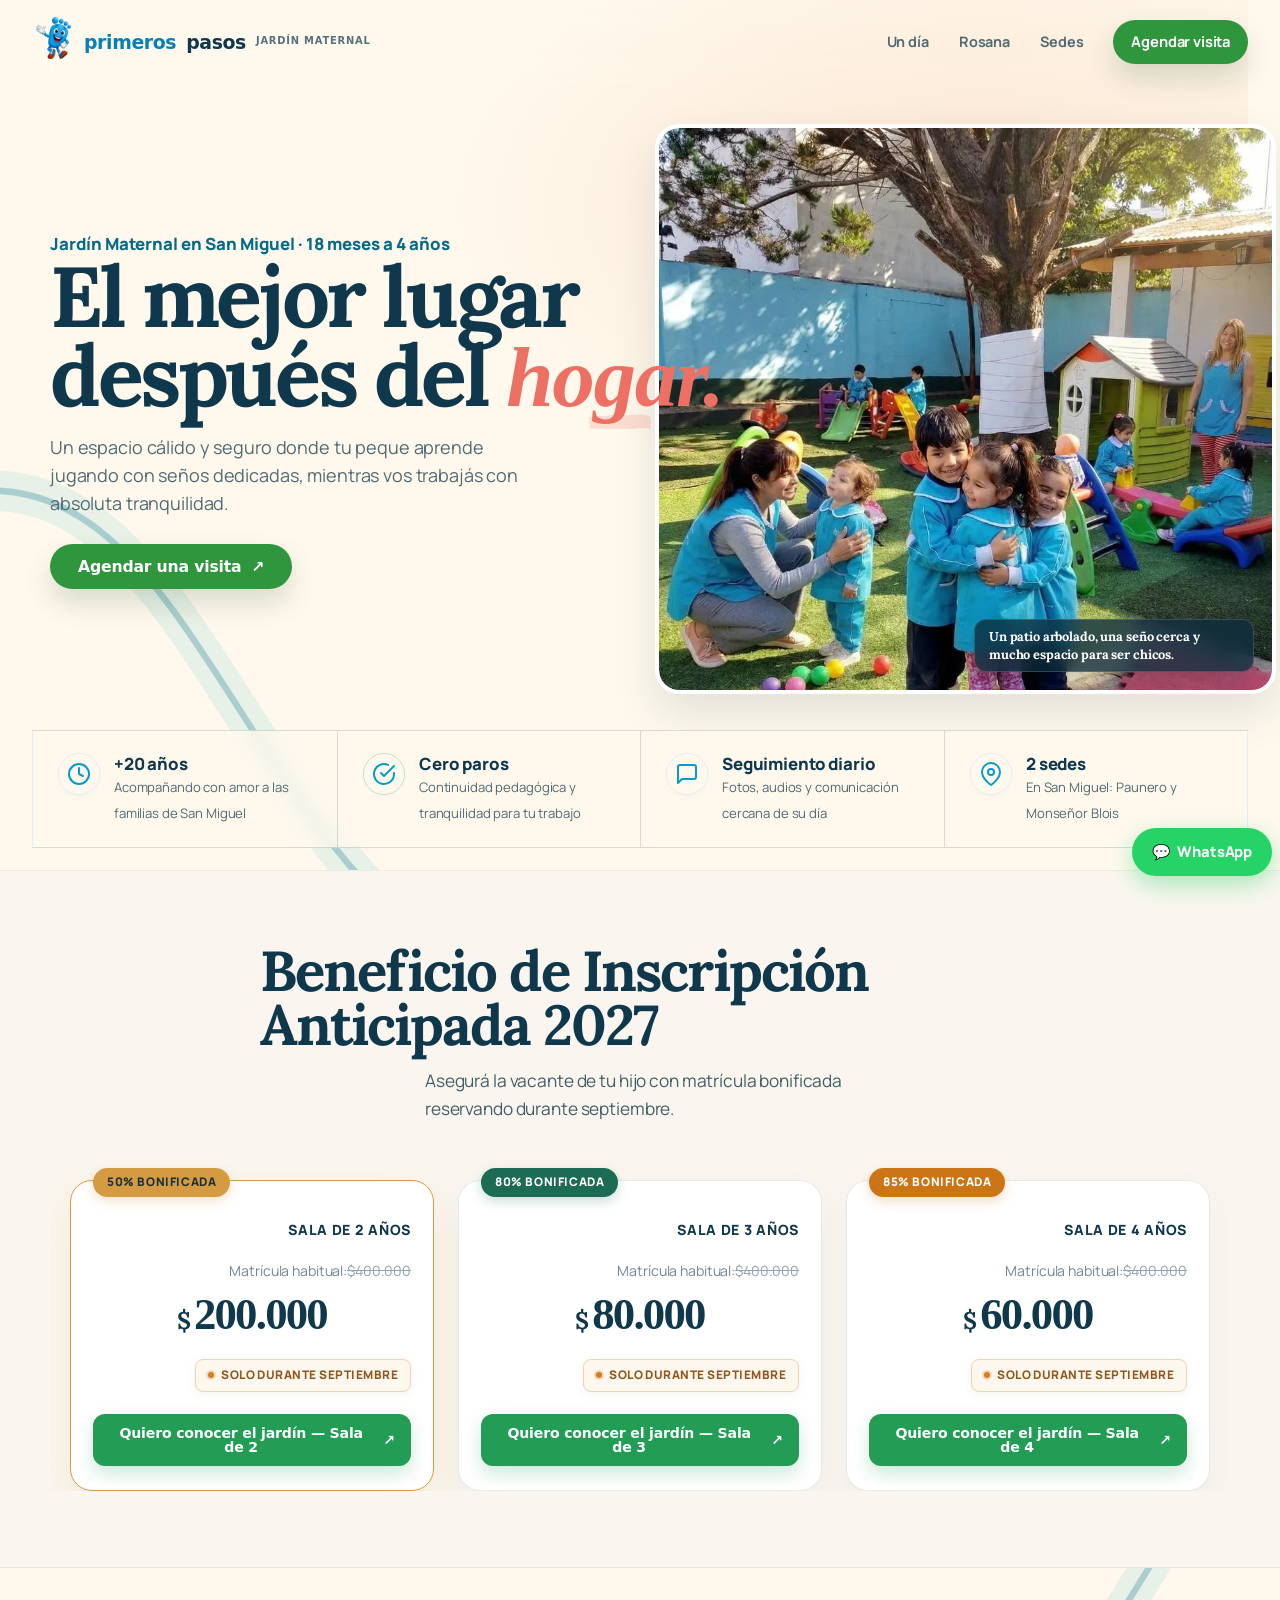
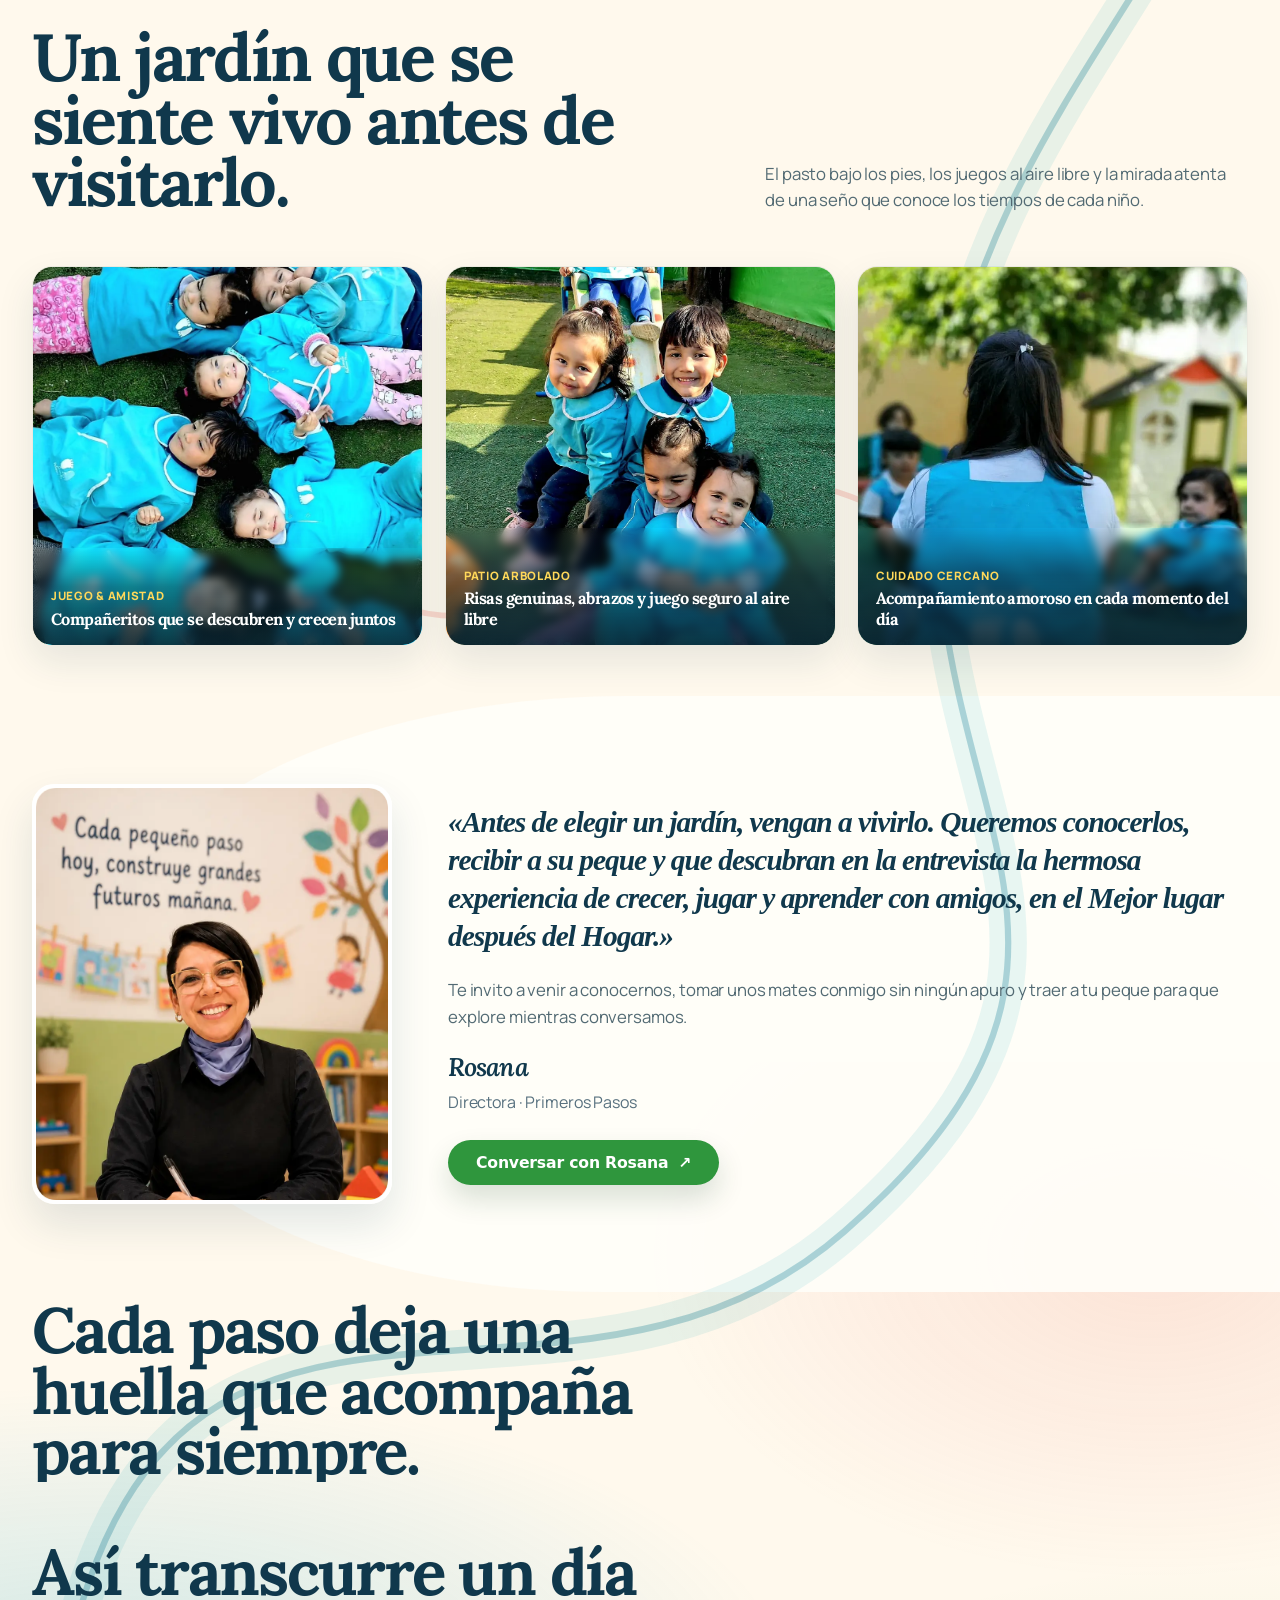
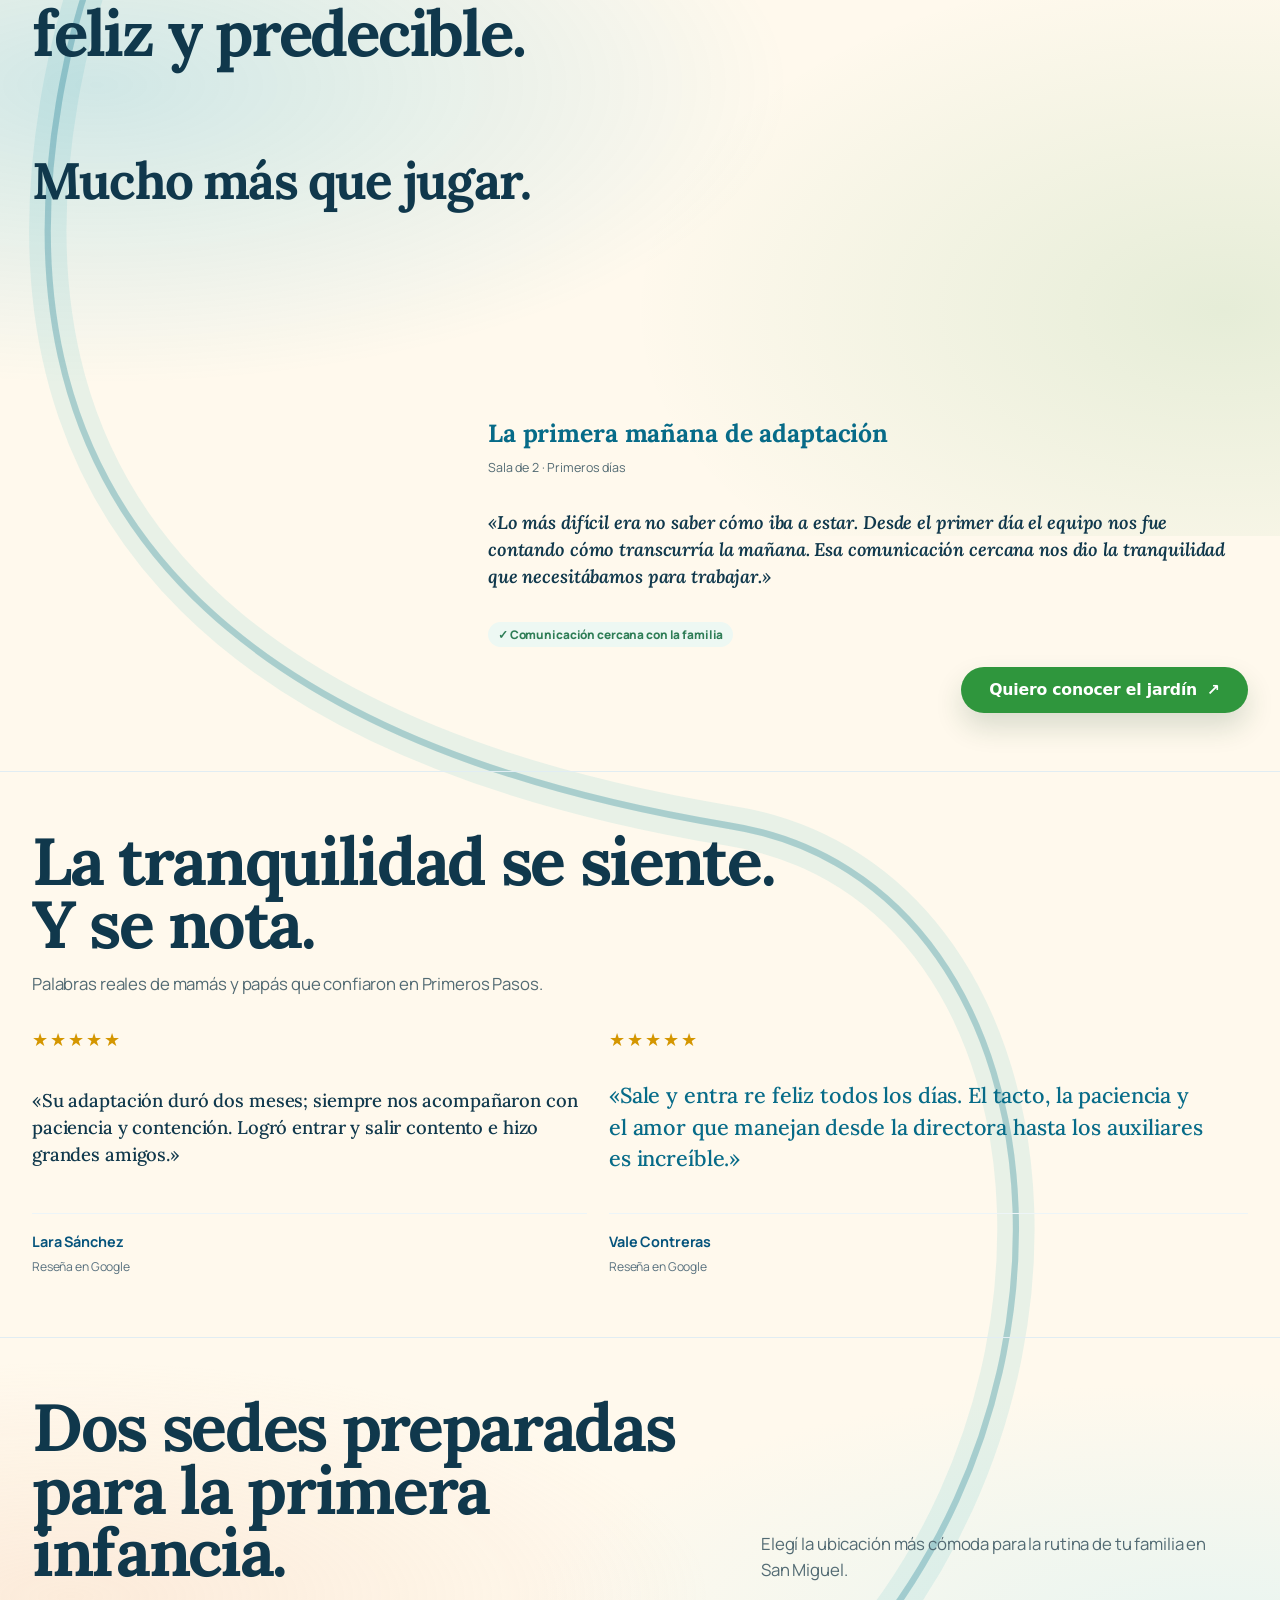
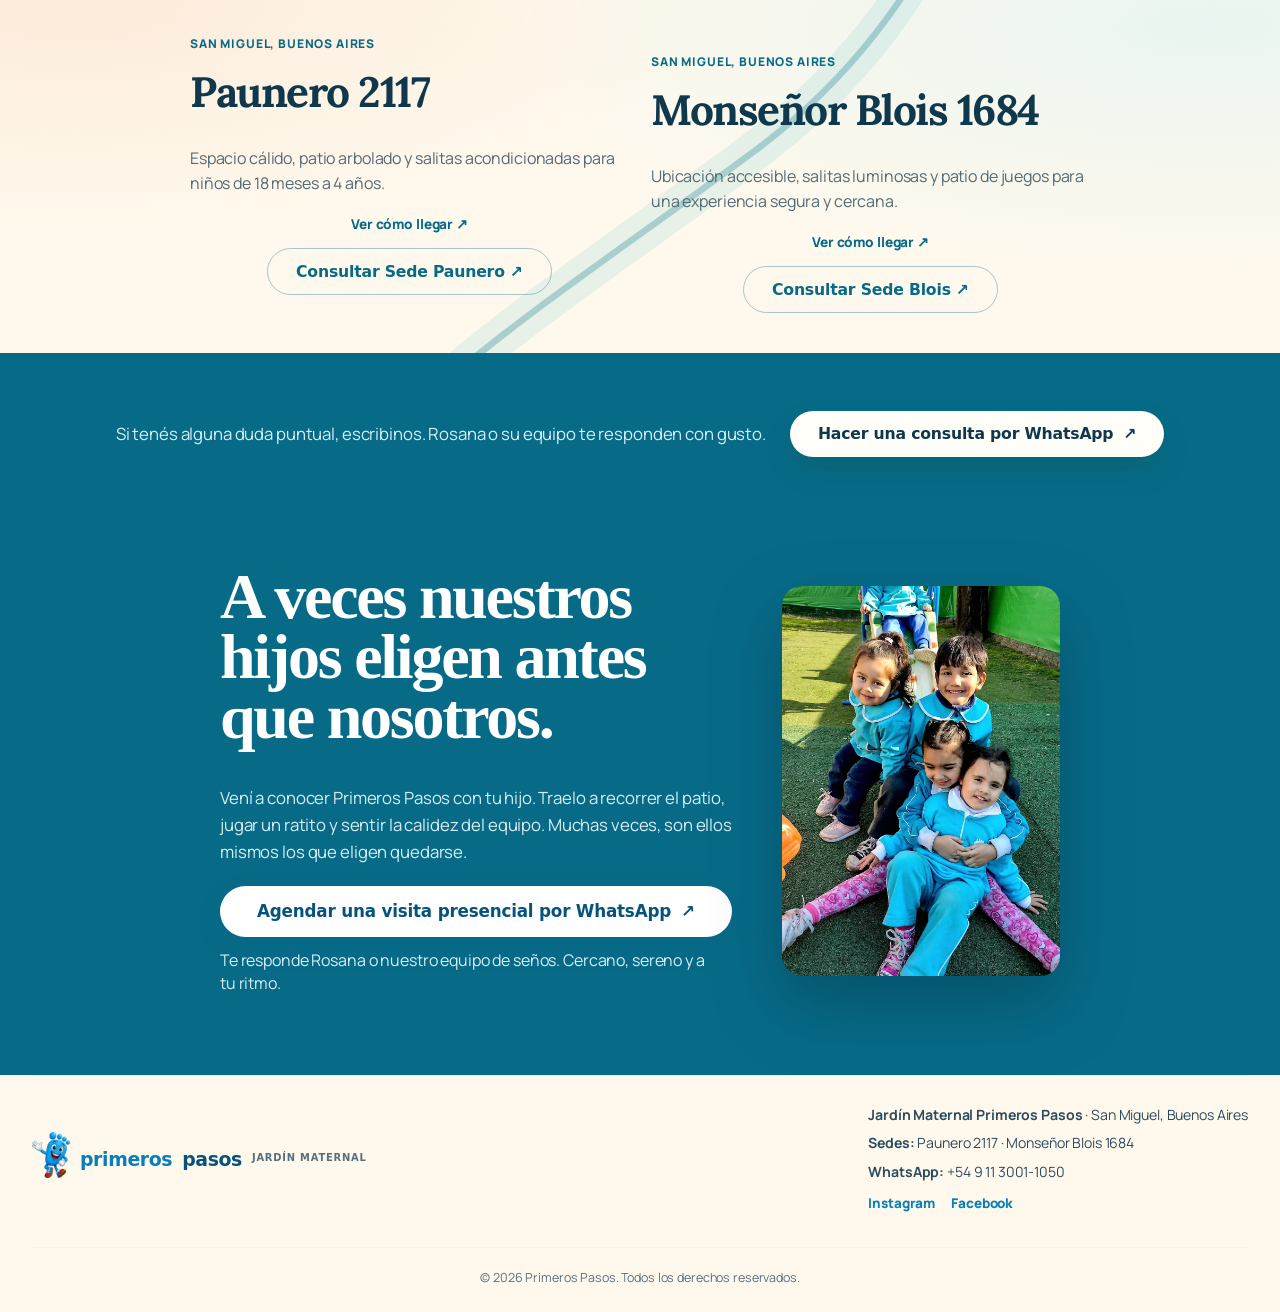
==== commit 1b71caeb: "feat: finalize premium September landing experience" ====
--- a/index.html
+++ b/index.html
@@ -2,7 +2,7 @@
 <html lang="es-AR">
   <head>
     <meta charset="UTF-8" />
-    <meta name="viewport" content="width=device-width, initial-scale=1" />
+    <meta name="viewport" content="width=device-width, initial-scale=1, viewport-fit=cover" />
     <meta name="description" content="Jardín Maternal Primeros Pasos en San Miguel. Más de 20 años acompañando con amor y paciencia los primeros años de cada niño. Recibimos niños de 18 meses a 4 años. Agendá tu visita." />
     <meta name="robots" content="index, follow" />
     <link rel="canonical" href="https://www.jardinprimerospasos.com/" />
@@ -134,17 +134,10 @@
           <p class="eyebrow"><span class="eyebrow-dot" aria-hidden="true"></span> Jardín Maternal en San Miguel · 18 meses a 4 años</p>
           <h1>El mejor lugar<br>después del <em>hogar.</em></h1>
           <p class="hero-lead">Un espacio cálido y seguro donde tu peque aprende jugando con seños dedicadas, mientras vos trabajás con absoluta tranquilidad.</p>
-          <div class="hero-actions">
-            <a class="button button-primary hero-btn" href="https://wa.me/5491130011050?text=Hola%2C%20quiero%20conocer%20Primeros%20Pasos%20con%20mi%20hijo%2Fa%20y%20coordinar%20una%20visita." target="_blank" rel="noopener" data-track="whatsapp_hero">Agendar una visita <span aria-hidden="true">↗</span></a>
-            <p class="microcopy">Una visita tranquila, sin compromiso ni apuros.</p>
-          </div>
-
-          <!-- Teaser Promoción Septiembre (Inscripciones 2027) -->
-          <a class="hero-promo-teaser" href="#promocion" aria-label="Sala de 2, matrícula 70% bonificada este mes">
-            <span class="teaser-tag">Inscripciones 2027 · Sala de 2</span>
-            <span class="teaser-price"><del>$400.000</del> <strong>$120.000</strong></span>
-            <span class="teaser-text">70% bonificada este mes <span aria-hidden="true">→</span></span>
-          </a>
+            <div class="hero-actions">
+              <a class="button button-primary hero-btn" href="https://wa.me/5491130011050?text=Hola%2C%20quiero%20conocer%20Primeros%20Pasos%20con%20mi%20hijo%2Fa%20y%20coordinar%20una%20visita." target="_blank" rel="noopener" data-track="whatsapp_hero">Agendar una visita <span aria-hidden="true">↗</span></a>
+              <p class="microcopy">Una visita tranquila, sin compromiso ni apuros.</p>
+            </div>
         </div>
 
         <!-- Collage Hero Editorial con Fotografía Real Protagonista -->
@@ -275,7 +268,7 @@
 
             <div class="director-letter">
               <p class="eyebrow">Una palabra de Rosana</p>
-              <h2 id="directora-titulo">«No te pedimos que confíes de entrada. Nos ganamos esa tranquilidad día a día.»</h2>
+              <h2 id="directora-titulo">«Antes de elegir un jardín, vengan a vivirlo. Queremos conocerlos, recibir a su peque y que descubran en la entrevista la hermosa experiencia de crecer, jugar y aprender con amigos, en el Mejor lugar después del Hogar.»</h2>
               <div class="letter-body">
                 <p>En estos más de 20 años recibiendo familias en San Miguel, aprendí algo fundamental: confiar el cuidado de tu hijo por primera vez genera mil dudas y la necesidad profunda de saber que va a estar tan cuidado como en casa.</p>
                 <p>Primeros Pasos no se explica en un folleto frío: se siente cuando caminás por el patio arbolado, escuchás las risas en las salitas y ves la mirada atenta de nuestras seños.</p>
@@ -370,7 +363,7 @@
       <!-- ============================================================
            05. UN DÍA EN PRIMEROS PASOS (Narrativa y Rutina Acompañada)
            ============================================================ -->
-          <details id="rutina" open class="chapter chapter--routine timeline-section" aria-labelledby="rutina-titulo">
+          <details id="rutina" name="propuesta-primeros-pasos" class="chapter chapter--routine timeline-section" aria-labelledby="rutina-titulo">
             <summary class="chapter-summary">
               <span class="chapter-number" aria-hidden="true">02</span>
               <span class="chapter-heading">
@@ -453,7 +446,7 @@
       <!-- ============================================================
            06. ACTIVIDADES — MUCHO MÁS QUE JUGAR (Bento Editorial)
            ============================================================ -->
-          <details id="actividades" open class="chapter chapter--activities activities-section" aria-labelledby="actividades-titulo">
+          <details id="actividades" name="propuesta-primeros-pasos" class="chapter chapter--activities activities-section" aria-labelledby="actividades-titulo">
             <summary class="chapter-summary">
               <span class="chapter-number" aria-hidden="true">03</span>
               <span class="chapter-heading">
@@ -562,16 +555,25 @@
               <p class="promo-lead">Asegurá la vacante de tu hijo con matrícula bonificada reservando durante septiembre.</p>
             </div>
 
-            <div class="promo-sala2-editorial">
-              <div>
-                <span>Sala de 2</span>
-                <p>70% bonificada este mes para comenzar el ciclo 2027.</p>
-              </div>
-              <p class="promo-sala2-price"><del>$400.000</del><strong>$120.000</strong></p>
-              <p class="promo-sala2-note">Reservando durante la entrevista, uniforme oficial sin cargo.<br><small>Vigencia: 30/09/2026.</small></p>
-            </div>
-
             <div class="promo-cards-grid">
+              <!-- Tarjeta Sala de 2 -->
+              <article class="promo-card promo-card--featured">
+                <div class="promo-badge-pill">50% BONIFICADA</div>
+                <div class="promo-card-body">
+                  <span class="promo-sala-name">SALA DE 2 AÑOS</span>
+                  <p class="promo-regular-price">Matrícula habitual: <del>$400.000</del></p>
+                  <div class="promo-price-block">
+                    <span class="promo-currency">$</span>
+                    <span class="promo-amount">200.000</span>
+                  </div>
+                  <div class="promo-urgency-sticker">
+                    <span class="urgency-dot" aria-hidden="true"></span>
+                    <span>SOLO DURANTE SEPTIEMBRE</span>
+                  </div>
+                  <a class="button button-promo" href="https://wa.me/5491130011050?text=Hola%21%20Me%20interesa%20la%20vacante%202027%20para%20Sala%20de%202%20con%20el%20beneficio%20de%20Septiembre.%20Quisiera%20agendar%20una%20visita." target="_blank" rel="noopener" data-track="whatsapp_promo_sala2">Quiero conocer el jardín — Sala de 2 <span aria-hidden="true">↗</span></a>
+                </div>
+              </article>
+
               <!-- Tarjeta Sala de 3 -->
               <article class="promo-card">
                 <div class="promo-badge-pill">80% BONIFICADA</div>
@@ -582,12 +584,10 @@
                     <span class="promo-currency">$</span>
                     <span class="promo-amount">80.000</span>
                   </div>
-                  <p class="promo-tagline">Septiembre · Inscripción 2027</p>
-                  <ul class="promo-perks">
-                    <li><span class="check-icon" aria-hidden="true">✓</span> Vacante asegurada para el ciclo 2027</li>
-                    <li><span class="check-icon" aria-hidden="true">✓</span> Valor de ingreso congelado</li>
-                    <li><span class="check-icon" aria-hidden="true">✓</span> Válido reservando hasta el 30/09/2026</li>
-                  </ul>
+                  <div class="promo-urgency-sticker">
+                    <span class="urgency-dot" aria-hidden="true"></span>
+                    <span>SOLO DURANTE SEPTIEMBRE</span>
+                  </div>
                   <a class="button button-promo" href="https://wa.me/5491130011050?text=Hola%21%20Me%20interesa%20la%20vacante%202027%20para%20Sala%20de%203%20con%20el%20beneficio%20de%20Septiembre.%20Quisiera%20agendar%20una%20visita." target="_blank" rel="noopener" data-track="whatsapp_promo_sala3">Quiero conocer el jardín — Sala de 3 <span aria-hidden="true">↗</span></a>
                 </div>
               </article>
@@ -602,12 +602,10 @@
                     <span class="promo-currency">$</span>
                     <span class="promo-amount">60.000</span>
                   </div>
-                  <p class="promo-tagline">Septiembre · Inscripción 2027</p>
-                  <ul class="promo-perks">
-                    <li><span class="check-icon" aria-hidden="true">✓</span> Vacante asegurada para el ciclo 2027</li>
-                    <li><span class="check-icon" aria-hidden="true">✓</span> Valor de ingreso congelado</li>
-                    <li><span class="check-icon" aria-hidden="true">✓</span> Válido reservando hasta el 30/09/2026</li>
-                  </ul>
+                  <div class="promo-urgency-sticker">
+                    <span class="urgency-dot" aria-hidden="true"></span>
+                    <span>SOLO DURANTE SEPTIEMBRE</span>
+                  </div>
                   <a class="button button-promo button-promo--gold" href="https://wa.me/5491130011050?text=Hola%21%20Me%20interesa%20la%20vacante%202027%20para%20Sala%20de%204%20con%20el%20beneficio%20de%20Septiembre.%20Quisiera%20agendar%20una%20visita." target="_blank" rel="noopener" data-track="whatsapp_promo_sala4">Quiero conocer el jardín — Sala de 4 <span aria-hidden="true">↗</span></a>
                 </div>
               </article>
@@ -885,6 +883,20 @@
       </div>
     </footer>
 
+    <!-- Dialog / Popup: Beneficio Exclusivo -->
+    <dialog id="offer-dialog" class="offer-dialog" aria-labelledby="offer-dialog-title" aria-describedby="offer-dialog-description">
+      <div class="offer-dialog-content">
+        <button type="button" class="offer-dialog-close" aria-label="Cerrar beneficio">
+          <svg width="20" height="20" viewBox="0 0 24 24" fill="none" stroke="currentColor" stroke-width="2.5" stroke-linecap="round" stroke-linejoin="round" aria-hidden="true"><line x1="18" y1="6" x2="6" y2="18"></line><line x1="6" y1="6" x2="18" y2="18"></line></svg>
+        </button>
+        <p class="offer-dialog-kicker">✨ Beneficio exclusivo</p>
+        <h2 id="offer-dialog-title">Hasta el próximo jueves</h2>
+        <p id="offer-dialog-description">Reservando durante tu entrevista presencial, te llevás el <strong>uniforme oficial de regalo</strong> para comenzar el ciclo 2027.</p>
+        <p class="offer-dialog-legal">No acumulable con otras promociones.</p>
+        <a class="button button-primary offer-dialog-cta" href="https://wa.me/5491130011050?text=Hola%2C%20quiero%20conocer%20el%20jard%C3%ADn%20y%20aprovechar%20el%20beneficio%20del%20uniforme%20de%20regalo." target="_blank" rel="noopener" data-track="whatsapp_popup_jueves">Agendar visita con uniforme de regalo <span aria-hidden="true">↗</span></a>
+      </div>
+    </dialog>
+
     <script src="js/tracking.js" defer></script>
     <script src="js/main.js" defer></script>
   </body>
--- a/css/style.css
+++ b/css/style.css
@@ -302,7 +302,8 @@
   backdrop-filter: blur(12px);
   -webkit-backdrop-filter: blur(12px);
   border-bottom: 1px solid var(--line-subtle);
-  transition: all 0.25s ease;
+  transition: background-color 0.25s ease, border-color 0.25s ease,
+    box-shadow 0.25s ease;
 }
 
 .brand {
@@ -1553,7 +1554,8 @@
   border: 1px solid var(--line);
   border-radius: var(--radius-md);
   padding: 20px 24px;
-  transition: all 0.2s ease;
+  transition: background-color 0.2s ease, border-color 0.2s ease,
+    box-shadow 0.2s ease;
 }
 
 .accordion details[open] {
@@ -4761,3 +4763,1978 @@
     transform: none;
   }
 }
+
+/* ================================================================
+   PREMIUM CONVERSION REFINEMENT — hero limpio, promos y entrevista
+   ================================================================ */
+
+#contenido > .promo-section { order: 3; }
+#contenido > .experience-mosaic { order: 4; }
+
+body {
+  color: #143c4d;
+  font-family: "Editorial Manrope", Manrope, sans-serif;
+  letter-spacing: -0.008em;
+}
+
+body p,
+body li {
+  text-wrap: pretty;
+}
+
+h1,
+h2,
+h3,
+.chapter-title,
+.signature-name {
+  font-family: "Editorial Lora", Lora, serif;
+  letter-spacing: -0.035em;
+}
+
+.button,
+.nav-cta,
+.whatsapp-float,
+.whatsapp-mobile-bar {
+  letter-spacing: -0.012em;
+}
+
+.button:focus-visible,
+.nav a:focus-visible,
+.whatsapp-float:focus-visible,
+.whatsapp-mobile-bar:focus-visible,
+.offer-dialog button:focus-visible {
+  outline: 3px solid #f2b934;
+  outline-offset: 4px;
+}
+
+#contenido .hero {
+  min-height: 780px;
+  padding-bottom: 26px;
+}
+
+#contenido .hero-promo-teaser {
+  display: none !important;
+}
+
+#contenido .hero-media-wrap {
+  height: 620px;
+}
+
+#contenido .hero-photo-main img {
+  object-position: 50% 42%;
+}
+
+#contenido .hero-photo-main figcaption {
+  right: 54px;
+  bottom: 48px;
+  max-width: 330px;
+  padding: 13px 16px 14px;
+  color: #fff;
+  background: rgba(5, 48, 65, 0.82);
+  border-radius: 14px;
+  box-shadow: 0 12px 28px rgba(5, 36, 48, 0.22);
+  line-height: 1.35;
+  text-align: left;
+  text-shadow: none;
+  backdrop-filter: blur(5px);
+}
+
+#contenido .trust {
+  margin-top: -22px;
+}
+
+/* La oportunidad comercial aparece después de la primera prueba de valor. */
+#contenido .promo-section {
+  padding: 72px 0 78px;
+  background: linear-gradient(180deg, rgba(238, 247, 242, 0.84), rgba(255, 249, 237, 0.28));
+}
+
+#contenido .promo-section::before {
+  right: -330px;
+  top: -300px;
+  opacity: 0.14;
+  transform: rotate(14deg);
+}
+
+#contenido .promo-container {
+  max-width: 1180px;
+  margin-inline: auto;
+}
+
+#contenido .promo-header {
+  grid-template-columns: minmax(0, 1.18fr) minmax(280px, 0.82fr);
+  gap: 64px;
+}
+
+#contenido .promo-title {
+  max-width: 720px;
+  font-size: clamp(3.1rem, 4.6vw, 4.2rem);
+  text-wrap: balance;
+}
+
+#contenido .promo-lead {
+  max-width: 430px;
+  color: #425f68;
+  font-size: 1.08rem;
+  line-height: 1.6;
+}
+
+#contenido .promo-sala2-editorial {
+  isolation: isolate;
+  grid-template-columns: minmax(0, 0.9fr) minmax(210px, 0.62fr) minmax(0, 1fr);
+  gap: 42px;
+  margin-top: 44px;
+  padding: 34px 38px;
+  overflow: hidden;
+  background: #f8d9cf;
+  border-radius: 28px;
+  box-shadow: 0 24px 52px rgba(75, 55, 45, 0.12);
+}
+
+#contenido .promo-sala2-editorial::before {
+  inset: auto -8% -86% 42%;
+  width: 70%;
+  height: 190%;
+  background: url("../images/editorial/crayon-journey-overlay-transparent.png") center / 620px auto no-repeat;
+  opacity: 0.16;
+  mask: none;
+  -webkit-mask: none;
+  transform: rotate(-7deg);
+}
+
+#contenido .promo-sala2-editorial > div,
+#contenido .promo-sala2-price,
+#contenido .promo-sala2-note {
+  position: relative;
+  z-index: 1;
+}
+
+#contenido .promo-sala2-editorial > div > span {
+  color: #10384c;
+  font-size: clamp(2.35rem, 3.4vw, 3.15rem);
+  line-height: 1;
+}
+
+#contenido .promo-sala2-editorial > div > p {
+  max-width: 330px;
+  color: #445b62;
+  font-size: 1rem;
+  line-height: 1.45;
+}
+
+#contenido .promo-sala2-price {
+  gap: 3px;
+  margin: 0;
+}
+
+#contenido .promo-sala2-price del {
+  color: #7f574e;
+  font-size: 1rem;
+}
+
+#contenido .promo-sala2-price strong {
+  color: #10384c;
+  font-size: clamp(3rem, 4.4vw, 4.15rem);
+  letter-spacing: -0.04em;
+}
+
+#contenido .promo-sala2-note {
+  margin: 0;
+  color: #243f4a;
+  font-size: 1rem;
+  line-height: 1.5;
+}
+
+#contenido .promo-sala2-note small {
+  display: inline-block;
+  margin-top: 8px;
+  color: #6d463d;
+  font-size: 0.92rem;
+  font-weight: 800;
+}
+
+#contenido .promo-cards-grid {
+  gap: 24px;
+  margin-top: 26px;
+}
+
+#contenido .promo-card,
+#contenido .promo-card--accent {
+  min-height: 290px;
+  padding: 28px 30px 30px;
+  overflow: hidden;
+  background: #dceff0;
+  border-radius: 22px;
+  box-shadow: 0 18px 42px rgba(22, 71, 82, 0.1);
+}
+
+#contenido .promo-card--accent {
+  background: #e7e2f3;
+}
+
+#contenido .promo-badge-pill,
+#contenido .promo-regular-price {
+  display: inline-flex;
+}
+
+#contenido .promo-badge-pill {
+  width: auto;
+  margin: 0 0 14px;
+  padding: 7px 10px;
+  color: #164b57;
+  background: rgba(255, 255, 255, 0.65);
+  border-radius: 8px;
+  font-size: 0.75rem;
+  font-weight: 800;
+  letter-spacing: 0.06em;
+}
+
+#contenido .promo-badge-pill--gold {
+  color: #4d426a;
+  background: rgba(255, 255, 255, 0.68);
+}
+
+#contenido .promo-card-body {
+  display: grid;
+  grid-template-columns: 1fr auto;
+  gap: 4px 24px;
+  align-items: end;
+}
+
+#contenido .promo-sala-name,
+#contenido .promo-regular-price,
+#contenido .promo-tagline {
+  grid-column: 1;
+}
+
+#contenido .promo-sala-name {
+  color: #174b59;
+  font-size: 0.9rem;
+  font-weight: 800;
+  letter-spacing: 0.055em;
+}
+
+#contenido .promo-regular-price {
+  margin: 6px 0 0;
+  color: #52686f;
+  font-size: 1rem;
+}
+
+#contenido .promo-price-block {
+  grid-column: 2;
+  grid-row: 1 / span 3;
+  align-self: center;
+  margin: 0;
+}
+
+#contenido .promo-currency,
+#contenido .promo-amount {
+  color: #10384c;
+}
+
+#contenido .promo-amount {
+  font-size: 3.4rem;
+  letter-spacing: -0.04em;
+}
+
+#contenido .promo-tagline {
+  margin: 10px 0 0;
+  color: #405f67;
+  font-size: 0.96rem;
+  font-weight: 700;
+}
+
+#contenido .button-promo,
+#contenido .button-promo--gold {
+  grid-column: 1 / -1;
+  justify-self: start;
+  margin-top: 20px;
+  color: #fff;
+  background: #216f62;
+  box-shadow: 0 10px 24px rgba(24, 91, 78, 0.17);
+}
+
+#contenido .promo-card--accent .button-promo {
+  background: #665289;
+  box-shadow: 0 10px 24px rgba(75, 59, 111, 0.16);
+}
+
+/* Fotografías protagonistas con encuadre y contraste controlados. */
+#contenido .experience-mosaic {
+  padding-top: 68px;
+}
+
+#contenido .mosaic-card,
+#contenido .mosaic-card.mosaic-featured {
+  height: 310px;
+}
+
+#contenido .mosaic-card:nth-child(2),
+#contenido .mosaic-card:nth-child(3) {
+  height: 275px;
+  margin-top: 24px;
+}
+
+#contenido .mosaic-card:nth-child(1) img { object-position: 50% 38%; }
+#contenido .mosaic-card:nth-child(2) img { object-position: 50% 34%; }
+#contenido .mosaic-card:nth-child(3) img { object-position: 50% 30%; }
+
+#contenido .mosaic-caption {
+  inset: auto 14px 14px;
+  padding: 13px 15px 14px;
+  color: #fff;
+  background: rgba(5, 51, 67, 0.86);
+  border-radius: 14px;
+  box-shadow: 0 12px 28px rgba(6, 42, 54, 0.2);
+  backdrop-filter: blur(5px);
+}
+
+#contenido .mosaic-tag {
+  color: #bdebf0;
+  font-size: 0.76rem;
+  font-weight: 800;
+  letter-spacing: 0.055em;
+}
+
+#contenido .mosaic-caption h3 {
+  color: #fff;
+  font-family: "Editorial Lora", Lora, serif;
+  font-size: 1.22rem;
+  line-height: 1.18;
+}
+
+#contenido .director-photo img,
+#contenido .timeline-media img,
+#contenido .story-card img,
+#contenido .final-photo-editorial img {
+  object-position: 50% 32%;
+}
+
+/* Popup de entrevista: fuerte, breve y una vez por sesión. */
+.offer-dialog {
+  width: min(660px, calc(100% - 36px));
+  max-height: calc(100dvh - 36px);
+  padding: 0;
+  overflow: hidden auto;
+  color: #123b4c;
+  background: #fff9ed;
+  border: 0;
+  border-radius: 28px;
+  box-shadow: 0 34px 90px rgba(4, 38, 51, 0.34);
+}
+
+.offer-dialog::backdrop {
+  background: rgba(5, 35, 47, 0.68);
+  backdrop-filter: blur(6px);
+}
+
+.offer-dialog-content {
+  position: relative;
+  isolation: isolate;
+  padding: 46px 48px 48px;
+  overflow: hidden;
+}
+
+.offer-dialog-content::before {
+  content: "";
+  position: absolute;
+  right: -220px;
+  top: -210px;
+  z-index: -1;
+  width: 520px;
+  height: 480px;
+  background: url("../images/editorial/gouache-washes-transparent.png") center / contain no-repeat;
+  opacity: 0.22;
+  transform: rotate(18deg);
+}
+
+.offer-dialog h2 {
+  max-width: 560px;
+  margin: 0;
+  color: #10384c;
+  font-size: clamp(2.3rem, 4.8vw, 3.65rem);
+  line-height: 1;
+  text-wrap: balance;
+}
+
+.offer-dialog #offer-dialog-description {
+  max-width: 550px;
+  margin: 18px 0 22px;
+  color: #49636d;
+  font-size: 1.08rem;
+  line-height: 1.55;
+}
+
+.offer-dialog-kicker {
+  margin: 0 0 9px;
+  color: #936044;
+  font-size: 0.82rem;
+  font-weight: 800;
+  letter-spacing: 0.055em;
+  text-transform: uppercase;
+}
+
+.offer-dialog-offer {
+  display: grid;
+  grid-template-columns: 1fr auto;
+  gap: 5px 18px;
+  align-items: center;
+  margin: 0 0 24px;
+  padding: 18px 20px;
+  color: #10384c;
+  background: #f8d9cf;
+  border-radius: 16px;
+}
+
+.offer-dialog-offer span {
+  font-weight: 800;
+}
+
+.offer-dialog-offer strong {
+  font-family: "Editorial Lora", Lora, serif;
+  font-size: 1.75rem;
+  line-height: 1;
+}
+
+.offer-dialog-offer del {
+  margin-right: 6px;
+  color: #815d53;
+  font-family: "Editorial Manrope", Manrope, sans-serif;
+  font-size: 0.92rem;
+}
+
+.offer-dialog-offer small {
+  grid-column: 1 / -1;
+  color: #684c45;
+  font-size: 0.9rem;
+  font-weight: 700;
+}
+
+.offer-dialog-cta {
+  min-height: 54px;
+  color: #fff;
+  background: #2f963d;
+  border: 0;
+  box-shadow: 0 14px 28px rgba(31, 105, 48, 0.2);
+}
+
+.offer-dialog-close {
+  position: absolute;
+  top: 16px;
+  right: 16px;
+  z-index: 3;
+  display: grid;
+  place-items: center;
+  width: 42px;
+  height: 42px;
+  padding: 0;
+  color: #244a58;
+  background: rgba(255, 255, 255, 0.84);
+  border: 0;
+  border-radius: 50%;
+  cursor: pointer;
+}
+
+body.is-offer-open .whatsapp-float,
+body.is-offer-open .whatsapp-mobile-bar {
+  visibility: hidden;
+  opacity: 0;
+  pointer-events: none;
+}
+
+@media (hover: hover) and (pointer: fine) and (prefers-reduced-motion: no-preference) {
+  #contenido .hero-photo-main img {
+    animation: editorial-breathe 10s cubic-bezier(0.16, 1, 0.3, 1) infinite alternate;
+  }
+
+  #contenido .mosaic-card img,
+  #contenido .director-photo img,
+  #contenido .final-photo-editorial img {
+    transition: transform 0.8s cubic-bezier(0.16, 1, 0.3, 1), filter 0.8s cubic-bezier(0.16, 1, 0.3, 1);
+  }
+
+  #contenido .mosaic-card:hover img,
+  #contenido .director-photo:hover img,
+  #contenido .final-photo-editorial:hover img {
+    transform: scale(1.025) rotate(0.25deg);
+    filter: saturate(1.06) drop-shadow(0 20px 30px rgba(20, 57, 68, 0.16));
+  }
+
+  #contenido .button,
+  .site-header .nav-cta,
+  .offer-dialog-cta {
+    transition: transform 0.35s cubic-bezier(0.16, 1, 0.3, 1), box-shadow 0.35s ease, background-color 0.35s ease;
+  }
+
+  #contenido .button:hover,
+  .site-header .nav-cta:hover,
+  .offer-dialog-cta:hover {
+    transform: translateY(-2px);
+  }
+
+  @keyframes editorial-breathe {
+    from { transform: scale(1); }
+    to { transform: scale(1.018) translate3d(0, -3px, 0); }
+  }
+}
+
+@media (max-width: 767px) {
+  #contenido .hero {
+    min-height: 760px;
+    padding-bottom: 16px;
+  }
+
+  #contenido .hero-media-wrap {
+    height: 326px;
+    margin-top: 16px;
+  }
+
+  #contenido .hero-photo-main img {
+    object-position: 50% 42%;
+  }
+
+  #contenido .trust {
+    margin-top: 0;
+  }
+
+  #contenido .promo-section {
+    padding: 48px 0 52px;
+  }
+
+  #contenido .promo-header {
+    display: block;
+  }
+
+  #contenido .promo-title {
+    font-size: 2.55rem;
+    line-height: 0.98;
+  }
+
+  #contenido .promo-lead {
+    display: block;
+    margin-top: 14px;
+    font-size: 1rem;
+    line-height: 1.5;
+  }
+
+  #contenido .promo-sala2-editorial {
+    display: grid;
+    grid-template-columns: 1fr;
+    gap: 14px;
+    margin-top: 26px;
+    padding: 24px 22px;
+    border-radius: 22px;
+  }
+
+  #contenido .promo-sala2-editorial::before {
+    inset: auto -48% -78% 20%;
+    width: 130%;
+  }
+
+  #contenido .promo-sala2-editorial > div > span {
+    font-size: 2.45rem;
+  }
+
+  #contenido .promo-sala2-editorial > div > p,
+  #contenido .promo-sala2-note {
+    font-size: 1rem;
+  }
+
+  #contenido .promo-sala2-price {
+    flex-direction: row;
+    align-items: baseline;
+    gap: 10px;
+  }
+
+  #contenido .promo-sala2-price strong {
+    font-size: 3rem;
+  }
+
+  #contenido .promo-cards-grid {
+    grid-template-columns: 1fr;
+    gap: 16px;
+    margin-top: 16px;
+  }
+
+  #contenido .promo-card,
+  #contenido .promo-card--accent {
+    min-height: 0;
+    padding: 22px;
+    border-radius: 18px;
+  }
+
+  #contenido .promo-card-body {
+    grid-template-columns: 1fr auto;
+  }
+
+  #contenido .promo-amount {
+    font-size: 2.7rem;
+  }
+
+  #contenido .button-promo,
+  #contenido .button-promo--gold {
+    width: 100%;
+    min-height: 48px;
+    font-size: 0.9rem;
+  }
+
+  #contenido .experience-mosaic {
+    padding: 48px 0 54px;
+  }
+
+  #contenido .mosaic-grid {
+    display: grid;
+    grid-auto-flow: row;
+    grid-template-columns: 1fr 1fr;
+    grid-auto-columns: auto;
+    gap: 16px;
+    margin: 22px 0 0;
+    padding: 0;
+    overflow: visible;
+    scroll-snap-type: none;
+  }
+
+  #contenido .mosaic-card,
+  #contenido .mosaic-card.mosaic-featured,
+  #contenido .mosaic-card:nth-child(2),
+  #contenido .mosaic-card:nth-child(3) {
+    display: block;
+    width: auto;
+    height: 210px;
+    min-height: 0;
+    margin: 0;
+  }
+
+  #contenido .mosaic-card:first-child {
+    grid-column: 1 / -1;
+    height: 275px;
+  }
+
+  #contenido .mosaic-card:nth-child(2) picture,
+  #contenido .mosaic-card:nth-child(3) picture {
+    display: block;
+    height: 100%;
+  }
+
+  #contenido .mosaic-card:nth-child(2) .mosaic-caption,
+  #contenido .mosaic-card:nth-child(3) .mosaic-caption,
+  #contenido .mosaic-caption {
+    position: absolute;
+    inset: auto 9px 9px;
+    padding: 10px 11px;
+    color: #fff;
+    background: rgba(5, 51, 67, 0.88);
+    border: 0;
+    border-radius: 12px;
+  }
+
+  #contenido .mosaic-caption h3 {
+    color: #fff;
+    font-size: 0.98rem;
+    line-height: 1.14;
+  }
+
+  #contenido .mosaic-tag {
+    color: #bdebf0;
+    font-size: 0.67rem;
+  }
+
+  .offer-dialog {
+    width: calc(100% - 24px);
+    max-height: calc(100dvh - 24px);
+    border-radius: 22px;
+  }
+
+  .offer-dialog-content {
+    padding: 42px 22px 24px;
+  }
+
+  .offer-dialog h2 {
+    font-size: 2.15rem;
+    line-height: 1.02;
+  }
+
+  .offer-dialog #offer-dialog-description {
+    margin: 14px 0 18px;
+    font-size: 1rem;
+  }
+
+  .offer-dialog-offer {
+    display: block;
+    padding: 15px 16px;
+  }
+
+  .offer-dialog-offer strong,
+  .offer-dialog-offer small {
+    display: block;
+    margin-top: 7px;
+  }
+
+  .offer-dialog-cta {
+    width: 100%;
+    min-height: 52px;
+    padding-inline: 16px;
+    font-size: 0.94rem;
+  }
+
+  .offer-dialog-close {
+    top: 10px;
+    right: 10px;
+  }
+}
+
+@media (prefers-reduced-motion: reduce) {
+  #contenido .hero-photo-main img,
+  #contenido .mosaic-card img,
+  #contenido .director-photo img,
+  #contenido .final-photo-editorial img,
+  .offer-dialog,
+  .offer-dialog::backdrop {
+    animation: none !important;
+    transition: none !important;
+    transform: none !important;
+  }
+}
+
+/* Landing 2.1 — ritmo compacto y popup editorial de entrevista */
+#contenido .activities-section .bento-grid {
+  margin-top: 13px;
+}
+
+#contenido .activities-section .chapter-summary {
+  min-height: 156px;
+}
+
+.offer-dialog {
+  position: fixed;
+  inset: 0;
+  width: min(680px, calc(100% - 40px));
+  max-height: calc(100dvh - 40px);
+  margin: auto;
+  overflow: hidden auto;
+  color: #123b4c;
+  background: #fff8e9;
+  border: 0;
+  border-radius: 16px;
+  box-shadow: 0 36px 96px rgba(4, 38, 51, 0.38);
+}
+
+.offer-dialog[open] {
+  animation: offer-dialog-enter 460ms cubic-bezier(0.16, 1, 0.3, 1) both;
+}
+
+.offer-dialog::backdrop {
+  background: rgba(5, 35, 47, 0.72);
+  animation: offer-backdrop-enter 460ms ease-out both;
+}
+
+.offer-dialog-content {
+  position: relative;
+  isolation: isolate;
+  padding: 54px 56px 42px;
+  overflow: hidden;
+}
+
+.offer-dialog-content::before {
+  right: -176px;
+  top: -188px;
+  width: 500px;
+  height: 470px;
+  opacity: 0.18;
+}
+
+.offer-dialog-content::after {
+  content: "";
+  position: absolute;
+  inset: 0 auto 0 0;
+  z-index: -1;
+  width: 10px;
+  background: #d4a62a;
+}
+
+.offer-dialog-kicker {
+  max-width: 500px;
+  margin: 0 0 14px;
+  color: #9a6e12;
+  font-size: 0.78rem;
+  font-weight: 800;
+  letter-spacing: 0.075em;
+  line-height: 1.35;
+}
+
+.offer-dialog h2 {
+  max-width: 560px;
+  margin: 0;
+  color: #0b4051;
+  font-family: "Editorial Lora", Lora, serif;
+  font-size: clamp(2.7rem, 5vw, 4rem);
+  font-weight: 600;
+  letter-spacing: -0.035em;
+  line-height: 0.98;
+  text-wrap: balance;
+}
+
+.offer-dialog #offer-dialog-description {
+  max-width: 560px;
+  margin: 22px 0 26px;
+  color: #3f5b64;
+  font-family: "Editorial Manrope", Manrope, sans-serif;
+  font-size: 1.08rem;
+  line-height: 1.58;
+}
+
+.offer-dialog-cta {
+  min-height: 56px;
+  padding: 16px 28px;
+  color: #fff;
+  background: #0b5265;
+  border: 0;
+  border-radius: 999px;
+  box-shadow: 0 16px 32px rgba(7, 69, 85, 0.24);
+  font-size: 1rem;
+}
+
+.offer-dialog-cta:hover {
+  background: #083f4e;
+}
+
+.offer-dialog-legal {
+  margin: 16px 0 0;
+  color: #6c7e82;
+  font-size: 0.84rem;
+  line-height: 1.4;
+}
+
+.offer-dialog-close {
+  top: 16px;
+  right: 16px;
+  color: #0b5265;
+  background: #fff8e9;
+  box-shadow: 0 8px 22px rgba(6, 55, 69, 0.12);
+}
+
+@keyframes offer-dialog-enter {
+  from { opacity: 0; transform: translateY(22px); }
+  to { opacity: 1; transform: translateY(0); }
+}
+
+@keyframes offer-backdrop-enter {
+  from { opacity: 0; }
+  to { opacity: 1; }
+}
+
+@media (max-width: 767px) {
+  #contenido .activities-section .chapter-summary {
+    min-height: 0;
+  }
+
+  #contenido .activities-section .bento-grid {
+    margin-top: 9px;
+  }
+
+  .offer-dialog {
+    inset: auto 0 0;
+    width: 100%;
+    max-width: none;
+    max-height: calc(100dvh - 20px);
+    margin: 0;
+    border-radius: 24px 24px 0 0;
+  }
+
+  .offer-dialog[open] {
+    animation-name: offer-sheet-enter;
+  }
+
+  .offer-dialog-content {
+    padding: 42px 24px calc(24px + env(safe-area-inset-bottom));
+  }
+
+  .offer-dialog-content::after {
+    inset: 0 0 auto;
+    width: auto;
+    height: 7px;
+  }
+
+  .offer-dialog-kicker {
+    margin-bottom: 11px;
+    padding-right: 36px;
+    font-size: 0.7rem;
+  }
+
+  .offer-dialog h2 {
+    font-size: clamp(2.15rem, 10.4vw, 2.75rem);
+    line-height: 1;
+  }
+
+  .offer-dialog #offer-dialog-description {
+    margin: 16px 0 20px;
+    font-size: 1rem;
+    line-height: 1.5;
+  }
+
+  .offer-dialog-cta {
+    width: 100%;
+    min-height: 54px;
+    padding-inline: 16px;
+    font-size: 0.96rem;
+  }
+
+  .offer-dialog-legal {
+    margin-top: 12px;
+    text-align: center;
+  }
+
+  .offer-dialog-close {
+    top: 12px;
+    right: 12px;
+  }
+
+  @keyframes offer-sheet-enter {
+    from { opacity: 0; transform: translateY(42px); }
+    to { opacity: 1; transform: translateY(0); }
+  }
+}
+
+@media (prefers-reduced-motion: reduce) {
+  .offer-dialog[open],
+  .offer-dialog::backdrop {
+    animation: none !important;
+  }
+}
+
+/* ================================================================
+   UPGRADE INTEGRADO 2026-09-04 — foco Sala de 2, confianza y visita
+   ================================================================ */
+
+::selection {
+  color: #fff;
+  background: #0b5265;
+}
+
+a,
+button,
+summary {
+  touch-action: manipulation;
+  -webkit-tap-highlight-color: rgba(8, 127, 186, 0.16);
+}
+
+html {
+  scrollbar-color: #1598b4 #fff8e9;
+}
+
+.site-header .nav > a:not(.nav-cta):focus-visible,
+.menu-toggle:focus-visible,
+.location-map-link:focus-visible,
+summary:focus-visible {
+  outline: 3px solid #f2b934;
+  outline-offset: 4px;
+}
+
+#contenido > .promo-section { order: 3; }
+#contenido > .experience-mosaic { order: 4; }
+#contenido > .director-section { order: 5; }
+#contenido > .learning-chapters { order: 6; }
+#contenido > .stories-section { order: 7; }
+#contenido > .reviews-section { order: 8; }
+#contenido > .locations-section { order: 9; }
+
+/* La fotografía y el recorrido vectorial sostienen la profundidad sin
+   descargar 3,6 MB de texturas ornamentales. */
+#contenido .hero::before,
+#contenido .hero::after,
+#contenido .experience-mosaic::before,
+#contenido .promo-section::before,
+#contenido .reviews-section::before,
+#contenido .final-cta::before,
+#contenido .final-cta::after,
+#contenido .promo-sala2-editorial::before,
+.offer-dialog-content::before {
+  background-image: none !important;
+}
+
+#contenido .hero {
+  min-height: 740px;
+  padding-bottom: 18px;
+}
+
+#contenido .hero-media-wrap {
+  height: 570px;
+}
+
+#contenido .hero-photo-main figcaption {
+  right: 46px;
+  bottom: 42px;
+  max-width: 320px;
+}
+
+#contenido .hero-promo-teaser {
+  position: relative;
+  left: auto;
+  bottom: auto;
+  z-index: 7;
+  display: grid !important;
+  grid-template-columns: minmax(0, 1fr) auto;
+  width: min(520px, 94%);
+  margin: 24px 0 0;
+  padding: 17px 20px 18px;
+  overflow: hidden;
+  color: #10384c;
+  background: #f6c945;
+  border-radius: 16px;
+  box-shadow: 0 16px 34px rgba(132, 94, 14, 0.16);
+}
+
+#contenido .hero-promo-teaser::before {
+  display: none;
+}
+
+#contenido .teaser-tag {
+  align-self: end;
+  font-size: 0.72rem;
+}
+
+#contenido .teaser-price {
+  grid-row: span 2;
+  gap: 8px;
+}
+
+#contenido .teaser-price strong {
+  font-size: 2.25rem;
+}
+
+#contenido .teaser-text {
+  margin-top: 3px;
+  font-size: 0.9rem;
+}
+
+#contenido .trust {
+  margin-top: -10px;
+}
+
+#contenido .promo-section {
+  padding: 58px 0 60px;
+  background: #eef7f2;
+}
+
+#contenido .promo-header {
+  grid-template-columns: minmax(0, 1.18fr) minmax(260px, 0.82fr);
+  gap: 48px;
+}
+
+#contenido .promo-title {
+  font-size: clamp(3rem, 4.4vw, 4rem);
+}
+
+#contenido .promo-sala2-editorial {
+  grid-template-columns: minmax(0, 0.88fr) minmax(220px, 0.6fr) minmax(0, 1fr);
+  gap: 32px;
+  margin-top: 34px;
+  padding: 28px 32px;
+  background: #f7cf4c;
+  border-radius: 24px;
+  box-shadow: 0 22px 48px rgba(108, 80, 18, 0.13);
+}
+
+#contenido .promo-sala2-editorial > div > span {
+  font-size: clamp(2.45rem, 3.4vw, 3.1rem);
+}
+
+#contenido .promo-sala2-price strong {
+  font-size: clamp(3.1rem, 4.5vw, 4.2rem);
+}
+
+#contenido .promo-cards-grid {
+  gap: 18px;
+  margin-top: 20px;
+}
+
+#contenido .promo-card,
+#contenido .promo-card--accent {
+  min-height: 0;
+  padding: 22px 24px 24px;
+}
+
+#contenido .promo-perks {
+  display: none;
+}
+
+#contenido .promo-footer-note {
+  margin-top: 16px;
+}
+
+#contenido .experience-mosaic,
+#contenido .director-section,
+#contenido .stories-section,
+#contenido .reviews-section,
+#contenido .locations-section,
+#contenido .faq-section {
+  padding-top: 58px;
+  padding-bottom: 58px;
+}
+
+#contenido .mosaic-card,
+#contenido .mosaic-card.mosaic-featured {
+  height: 292px;
+}
+
+#contenido .learning-chapters {
+  padding-top: 38px;
+  padding-bottom: 44px;
+}
+
+#contenido .chapter-summary {
+  min-height: 132px;
+  pointer-events: auto;
+}
+
+#contenido .chapter--journey {
+  display: block;
+}
+
+.site-header .nav-cta {
+  min-height: 44px;
+  display: inline-flex;
+  align-items: center;
+  justify-content: center;
+}
+
+#contenido .reviews-grid,
+#contenido .locations-grid {
+  gap: 22px;
+}
+
+@media (hover: hover) and (pointer: fine) and (prefers-reduced-motion: no-preference) {
+  #contenido .hero-photo-main img {
+    animation: none;
+  }
+
+  #contenido .hero-promo-teaser {
+    transition: transform 180ms ease-out, box-shadow 180ms ease-out;
+  }
+
+  #contenido .hero-promo-teaser:hover {
+    transform: translateY(-2px);
+    box-shadow: 0 20px 40px rgba(108, 80, 18, 0.2);
+  }
+}
+
+@media (max-width: 767px) {
+  .site-header {
+    padding-top: max(10px, env(safe-area-inset-top));
+  }
+
+  #contenido .hero {
+    min-height: 0;
+    padding-top: max(82px, calc(70px + env(safe-area-inset-top)));
+    padding-bottom: 12px;
+  }
+
+  #contenido .hero h1 {
+    font-size: clamp(2.9rem, 13vw, 3.35rem);
+  }
+
+  #contenido .hero-lead {
+    margin: 12px 0 18px;
+  }
+
+  #contenido .hero-promo-teaser {
+    width: 100%;
+    margin-top: 16px;
+    padding: 15px 16px;
+    border-radius: 14px;
+  }
+
+  #contenido .teaser-price {
+    flex-direction: column;
+    align-items: flex-end;
+    gap: 0;
+  }
+
+  #contenido .teaser-price strong {
+    font-size: 2rem;
+  }
+
+  #contenido .hero-media-wrap {
+    height: 292px;
+    margin-top: 12px;
+  }
+
+  #contenido .hero-photo-main figcaption {
+    right: 18px;
+    bottom: 24px;
+    max-width: 250px;
+    font-size: 0.88rem;
+  }
+
+  #contenido .trust {
+    margin-top: 0;
+    padding-bottom: 10px;
+  }
+
+  #contenido .promo-section {
+    padding: 42px 0 46px;
+  }
+
+  #contenido .promo-title {
+    font-size: 2.3rem;
+    line-height: 1;
+  }
+
+  #contenido .promo-sala2-editorial {
+    gap: 10px;
+    margin-top: 22px;
+    padding: 21px 20px;
+    border-radius: 19px;
+  }
+
+  #contenido .promo-sala2-editorial > div > span {
+    font-size: 2.35rem;
+  }
+
+  #contenido .promo-sala2-price strong {
+    font-size: 2.85rem;
+  }
+
+  #contenido .promo-cards-grid {
+    grid-template-columns: repeat(2, minmax(0, 1fr));
+    gap: 10px;
+    margin-top: 12px;
+  }
+
+  #contenido .promo-card,
+  #contenido .promo-card--accent {
+    padding: 16px 13px;
+    border-radius: 16px;
+  }
+
+  #contenido .promo-card-body {
+    display: flex;
+    flex-direction: column;
+    align-items: stretch;
+  }
+
+  #contenido .promo-price-block {
+    align-self: flex-start;
+    margin-top: 5px;
+  }
+
+  #contenido .promo-amount {
+    font-size: 2.15rem;
+  }
+
+  #contenido .promo-tagline {
+    min-height: 34px;
+    font-size: 0.76rem;
+  }
+
+  #contenido .button-promo,
+  #contenido .button-promo--gold {
+    min-height: 48px;
+    margin-top: 12px;
+    padding: 10px 9px;
+    font-size: 0.76rem;
+    line-height: 1.2;
+    text-align: center;
+  }
+
+  #contenido .promo-footer-note {
+    font-size: 0.82rem;
+  }
+
+  #contenido .experience-mosaic,
+  #contenido .director-section,
+  #contenido .stories-section,
+  #contenido .reviews-section,
+  #contenido .locations-section,
+  #contenido .faq-section {
+    padding-top: 44px;
+    padding-bottom: 44px;
+  }
+
+  #contenido .director-card {
+    display: grid;
+    grid-template-columns: minmax(0, 1fr);
+    gap: 18px;
+  }
+
+  #contenido .director-photo {
+    width: 100%;
+    max-width: none;
+    height: 260px;
+    margin: 0;
+  }
+
+  #contenido .director-letter {
+    position: relative;
+    z-index: 1;
+    padding-top: 0;
+  }
+
+  #contenido .director-letter h2 {
+    font-size: 2.15rem;
+    line-height: 1;
+  }
+
+  #contenido .learning-chapters {
+    padding: 20px 0 28px;
+  }
+
+  #contenido .learning-chapters .chapter-summary {
+    min-height: 0;
+    padding-top: 22px;
+    padding-bottom: 22px;
+  }
+
+  #contenido .learning-chapters .chapter-title {
+    font-size: 2rem;
+    line-height: 1.02;
+  }
+
+  #contenido .learning-chapters .chapter-intro {
+    margin-top: 8px;
+    line-height: 1.45;
+  }
+
+  #contenido .mosaic-grid {
+    gap: 10px;
+  }
+
+  #contenido .mosaic-card,
+  #contenido .mosaic-card.mosaic-featured,
+  #contenido .mosaic-card:nth-child(2),
+  #contenido .mosaic-card:nth-child(3) {
+    height: 190px;
+  }
+
+  #contenido .mosaic-card:first-child {
+    height: 245px;
+  }
+
+  .whatsapp-mobile-bar {
+    bottom: max(10px, env(safe-area-inset-bottom));
+  }
+}
+
+@media (prefers-reduced-motion: reduce) {
+  html {
+    scroll-behavior: auto;
+  }
+
+  .reveal {
+    opacity: 1 !important;
+    transform: none !important;
+  }
+}
+
+/* ============================================================
+   AJUSTES DEFINITIVOS: FOTOS REALES, PROMOS UNIFICADAS Y POPUP
+   ============================================================ */
+
+/* 1. Reset estricto de máscaras destructivas en fotografías */
+#contenido .hero-photo-main img,
+#contenido .mosaic-card img,
+#contenido .director-photo img,
+#contenido .timeline-media img,
+#contenido .final-photo-editorial img {
+  mask: none !important;
+  -webkit-mask: none !important;
+  border-radius: 20px !important;
+}
+
+/* 2. Hero: Fotografía protagonista sin cortes ni overlay invasivo */
+#contenido .hero-photo-main {
+  position: relative !important;
+  inset: auto !important;
+  width: 100% !important;
+  height: 100% !important;
+  border-radius: 24px !important;
+  overflow: hidden !important;
+  box-shadow: 0 20px 44px rgba(16, 56, 76, 0.12) !important;
+}
+
+#contenido .hero-photo-main picture,
+#contenido .hero-photo-main img {
+  display: block !important;
+  width: 100% !important;
+  height: 100% !important;
+  object-fit: cover !important;
+  object-position: center 26% !important;
+}
+
+#contenido .hero-photo-main figcaption {
+  position: absolute !important;
+  right: 18px !important;
+  bottom: 18px !important;
+  max-width: 280px !important;
+  margin: 0 !important;
+  padding: 8px 14px !important;
+  font-size: 0.8rem !important;
+  line-height: 1.35 !important;
+  color: #ffffff !important;
+  background: rgba(14, 46, 62, 0.78) !important;
+  backdrop-filter: blur(8px) !important;
+  border-radius: 12px !important;
+  border: 1px solid rgba(255, 255, 255, 0.15) !important;
+  z-index: 2 !important;
+}
+
+/* Teaser Hero Sala 2 */
+#contenido .hero-promo-teaser {
+  display: grid !important;
+  grid-template-columns: minmax(0, 1fr) auto !important;
+  align-items: center !important;
+  gap: 6px 14px !important;
+  width: min(500px, 100%) !important;
+  background: #f7ca45 !important;
+  color: #10384c !important;
+  border-radius: 16px !important;
+  padding: 14px 18px !important;
+  box-shadow: 0 12px 28px rgba(108, 80, 18, 0.14) !important;
+  text-decoration: none !important;
+}
+
+#contenido .hero-promo-teaser .teaser-tag {
+  font-size: 0.74rem !important;
+  font-weight: 800 !important;
+  letter-spacing: 0.04em !important;
+  text-transform: uppercase !important;
+  color: #644a0e !important;
+}
+
+#contenido .hero-promo-teaser .teaser-price {
+  grid-row: span 2 !important;
+  display: flex !important;
+  flex-direction: column !important;
+  align-items: flex-end !important;
+  gap: 0 !important;
+}
+
+#contenido .hero-promo-teaser .teaser-price del {
+  font-size: 0.82rem !important;
+  color: #7d601a !important;
+}
+
+#contenido .hero-promo-teaser .teaser-price strong {
+  font-family: var(--serif, "Editorial Lora", serif) !important;
+  font-size: 2.1rem !important;
+  line-height: 1 !important;
+  color: #10384c !important;
+}
+
+#contenido .hero-promo-teaser .teaser-text {
+  font-size: 0.88rem !important;
+  font-weight: 700 !important;
+  color: #1a4230 !important;
+}
+
+/* 3. Mosaico de fotos: sin caras cortadas y sin overlay opaco gigante */
+#contenido .mosaic-grid {
+  display: grid !important;
+  grid-template-columns: repeat(3, minmax(0, 1fr)) !important;
+  gap: 22px !important;
+  margin-top: 36px !important;
+}
+
+#contenido .mosaic-card,
+#contenido .mosaic-card.mosaic-featured,
+#contenido .mosaic-card:nth-child(2),
+#contenido .mosaic-card:nth-child(3) {
+  display: block !important;
+  position: relative !important;
+  height: 380px !important;
+  margin: 0 !important;
+  border-radius: 20px !important;
+  overflow: hidden !important;
+  box-shadow: 0 16px 36px rgba(16, 56, 76, 0.1) !important;
+  border: 1px solid rgba(16, 56, 76, 0.08) !important;
+}
+
+#contenido .mosaic-card picture,
+#contenido .mosaic-card img {
+  display: block !important;
+  width: 100% !important;
+  height: 100% !important;
+  object-fit: cover !important;
+}
+
+#contenido .mosaic-card:nth-child(1) img { object-position: center 25% !important; }
+#contenido .mosaic-card:nth-child(2) img { object-position: center 20% !important; }
+#contenido .mosaic-card:nth-child(3) img { object-position: center 18% !important; }
+
+#contenido .mosaic-caption {
+  position: absolute !important;
+  inset: auto 0 0 0 !important;
+  padding: 34px 18px 16px !important;
+  background: linear-gradient(to top, rgba(10, 36, 48, 0.9) 0%, rgba(10, 36, 48, 0.55) 60%, transparent 100%) !important;
+  border-radius: 0 0 20px 20px !important;
+  border: 0 !important;
+  z-index: 2 !important;
+}
+
+#contenido .mosaic-tag {
+  display: inline-block !important;
+  color: #ffd85a !important;
+  font-size: 0.72rem !important;
+  font-weight: 800 !important;
+  letter-spacing: 0.06em !important;
+  text-transform: uppercase !important;
+  margin-bottom: 3px !important;
+}
+
+#contenido .mosaic-caption h3 {
+  color: #ffffff !important;
+  font-size: 1.02rem !important;
+  font-weight: 700 !important;
+  line-height: 1.25 !important;
+  margin: 0 !important;
+}
+
+/* 4. Carta de Rosana: retrato limpio y texto en su columna */
+#contenido .director-card {
+  display: grid !important;
+  grid-template-columns: 360px minmax(0, 1fr) !important;
+  gap: 56px !important;
+  align-items: center !important;
+  padding: 0 !important;
+}
+
+#contenido .director-photo {
+  height: 420px !important;
+  max-width: 100% !important;
+  border-radius: 22px !important;
+  overflow: hidden !important;
+  box-shadow: 0 20px 42px rgba(18, 58, 85, 0.12) !important;
+  margin: 0 !important;
+}
+
+#contenido .director-photo picture,
+#contenido .director-photo img {
+  display: block !important;
+  width: 100% !important;
+  height: 100% !important;
+  object-fit: cover !important;
+  object-position: center 15% !important;
+}
+
+#contenido .director-letter {
+  position: static !important;
+  padding: 0 !important;
+}
+
+#contenido .director-letter h2 {
+  font-family: var(--serif, "Editorial Lora", serif) !important;
+  font-size: clamp(1.6rem, 2.3vw, 2.1rem) !important;
+  line-height: 1.3 !important;
+  color: #10384c !important;
+  font-style: italic !important;
+  margin: 0 0 20px !important;
+}
+
+/* 5. Sección Promoción: Paleta cálida y Unificación Sala 2, 3 y 4 */
+#contenido .promo-section {
+  background: #faf6ef !important;
+  padding: 72px 0 76px !important;
+  border-top: 1px solid rgba(16, 56, 76, 0.06) !important;
+  border-bottom: 1px solid rgba(16, 56, 76, 0.06) !important;
+}
+
+#contenido .promo-header {
+  display: block !important;
+  max-width: 760px !important;
+  margin: 0 auto 36px !important;
+}
+
+#contenido .promo-cards-grid {
+  display: grid !important;
+  grid-template-columns: repeat(3, minmax(0, 1fr)) !important;
+  gap: 24px !important;
+  max-width: 1140px !important;
+  margin: 0 auto !important;
+  padding-top: 18px !important;
+}
+
+#contenido .promo-card {
+  display: flex !important;
+  flex-direction: column !important;
+  position: relative !important;
+  background: #ffffff !important;
+  border: 1.5px solid rgba(16, 56, 76, 0.10) !important;
+  border-radius: 22px !important;
+  padding: 34px 22px 24px !important;
+  box-shadow: 0 14px 34px rgba(16, 56, 76, 0.05) !important;
+  overflow: visible !important;
+  min-height: 310px !important;
+  transition: transform 0.24s cubic-bezier(0.16, 1, 0.3, 1), box-shadow 0.24s cubic-bezier(0.16, 1, 0.3, 1) !important;
+}
+
+#contenido .promo-card:hover {
+  transform: translateY(-3px) !important;
+  box-shadow: 0 20px 42px rgba(16, 56, 76, 0.09) !important;
+}
+
+#contenido .promo-card--featured {
+  border-color: #d49b42 !important;
+  box-shadow: 0 16px 38px rgba(212, 155, 66, 0.14) !important;
+}
+
+#contenido .promo-badge-pill {
+  position: absolute !important;
+  top: -13px !important;
+  left: 22px !important;
+  padding: 5px 14px !important;
+  border-radius: 999px !important;
+  font-size: 0.74rem !important;
+  font-weight: 800 !important;
+  letter-spacing: 0.05em !important;
+  text-transform: uppercase !important;
+  background: #1c6b54 !important;
+  color: #ffffff !important;
+  box-shadow: 0 4px 12px rgba(28, 107, 84, 0.24) !important;
+  transition: transform 0.2s ease !important;
+}
+
+#contenido .promo-card:hover .promo-badge-pill {
+  transform: translateY(-1px) !important;
+}
+
+#contenido .promo-card--featured .promo-badge-pill {
+  background: #d49b42 !important;
+  color: #1a2f3a !important;
+  box-shadow: 0 4px 12px rgba(212, 155, 66, 0.28) !important;
+}
+
+#contenido .promo-badge-pill--gold {
+  background: #cb7516 !important;
+  color: #ffffff !important;
+  box-shadow: 0 4px 12px rgba(203, 117, 22, 0.25) !important;
+}
+
+#contenido .promo-card-body {
+  display: flex !important;
+  flex-direction: column !important;
+  height: 100% !important;
+  flex-grow: 1 !important;
+}
+
+#contenido .promo-sala-name {
+  display: block !important;
+  font-size: 0.88rem !important;
+  font-weight: 800 !important;
+  letter-spacing: 0.05em !important;
+  text-transform: uppercase !important;
+  color: #10384c !important;
+  margin-top: 4px !important;
+}
+
+#contenido .promo-regular-price {
+  font-size: 0.88rem !important;
+  color: #728792 !important;
+  margin: 8px 0 2px !important;
+}
+
+#contenido .promo-regular-price del {
+  color: #92a4ad !important;
+}
+
+#contenido .promo-price-block {
+  display: flex !important;
+  align-items: baseline !important;
+  gap: 3px !important;
+  margin: 4px 0 14px !important;
+}
+
+#contenido .promo-currency {
+  font-size: 1.5rem !important;
+  font-weight: 700 !important;
+  color: #10384c !important;
+}
+
+#contenido .promo-amount {
+  font-family: var(--serif, "Editorial Lora", serif) !important;
+  font-size: 2.8rem !important;
+  font-weight: 700 !important;
+  line-height: 1 !important;
+  color: #10384c !important;
+}
+
+#contenido .promo-urgency-sticker {
+  display: inline-flex !important;
+  align-items: center !important;
+  justify-content: center !important;
+  gap: 7px !important;
+  margin: 0 0 18px !important;
+  padding: 6px 12px !important;
+  background: #fdf7ee !important;
+  border: 1px solid #ebd5b5 !important;
+  border-radius: 8px !important;
+  font-size: 0.74rem !important;
+  font-weight: 800 !important;
+  color: #8f581e !important;
+  letter-spacing: 0.04em !important;
+  box-shadow: 0 2px 8px rgba(184, 105, 38, 0.08) !important;
+  animation: urgency-pulse 3.8s ease-in-out infinite !important;
+}
+
+#contenido .promo-urgency-sticker .urgency-dot {
+  display: inline-block !important;
+  width: 6px !important;
+  height: 6px !important;
+  border-radius: 50% !important;
+  background: #d47e24 !important;
+  box-shadow: 0 0 0 2px rgba(212, 126, 36, 0.25) !important;
+  flex-shrink: 0 !important;
+}
+
+@keyframes urgency-pulse {
+  0%, 100% {
+    transform: scale(1);
+    box-shadow: 0 2px 8px rgba(184, 105, 38, 0.08);
+  }
+  50% {
+    transform: scale(1.02);
+    box-shadow: 0 4px 14px rgba(184, 105, 38, 0.18);
+    border-color: #e0be8e;
+  }
+}
+
+#contenido .button-promo,
+#contenido .button-promo--gold {
+  display: flex !important;
+  align-items: center !important;
+  justify-content: center !important;
+  width: 100% !important;
+  min-height: 48px !important;
+  padding: 12px 16px !important;
+  margin-top: auto !important;
+  background: #239c56 !important;
+  color: #ffffff !important;
+  font-size: 0.88rem !important;
+  font-weight: 700 !important;
+  text-align: center !important;
+  text-decoration: none !important;
+  border-radius: 12px !important;
+  box-shadow: 0 8px 18px rgba(35, 156, 86, 0.22) !important;
+  transition: transform 0.2s cubic-bezier(0.16, 1, 0.3, 1), background 0.2s ease, box-shadow 0.2s ease !important;
+}
+
+#contenido .button-promo:hover,
+#contenido .button-promo--gold:hover {
+  background: #1b8546 !important;
+  transform: translateY(-2px) !important;
+  box-shadow: 0 10px 22px rgba(35, 156, 86, 0.30) !important;
+}
+
+#contenido .promo-footer-note {
+  margin-top: 24px !important;
+  font-size: 0.86rem !important;
+  color: #728792 !important;
+}
+
+/* 6. Popup ("Hasta el próximo jueves") */
+dialog.offer-dialog {
+  display: none;
+  width: min(520px, calc(100% - 32px)) !important;
+  max-height: calc(100dvh - 36px) !important;
+  padding: 0 !important;
+  overflow: hidden auto !important;
+  background: #fffdfa !important;
+  color: #10384c !important;
+  border: 0 !important;
+  border-radius: 24px !important;
+  box-shadow: 0 28px 75px rgba(6, 32, 44, 0.30) !important;
+  z-index: 9999 !important;
+}
+
+dialog.offer-dialog[open] {
+  display: block !important;
+  animation: offer-dialog-enter 380ms cubic-bezier(0.16, 1, 0.3, 1) both !important;
+}
+
+dialog.offer-dialog::backdrop {
+  background: rgba(6, 26, 36, 0.58) !important;
+  backdrop-filter: blur(5px) !important;
+  animation: offer-backdrop-enter 300ms ease both !important;
+}
+
+@keyframes offer-dialog-enter {
+  from {
+    opacity: 0;
+    transform: translateY(14px) scale(0.97);
+  }
+  to {
+    opacity: 1;
+    transform: translateY(0) scale(1);
+  }
+}
+
+@keyframes offer-backdrop-enter {
+  from { opacity: 0; }
+  to { opacity: 1; }
+}
+
+.offer-dialog-content {
+  position: relative !important;
+  padding: 40px 34px 34px !important;
+  text-align: left !important;
+}
+
+.offer-dialog-close {
+  position: absolute !important;
+  top: 16px !important;
+  right: 16px !important;
+  width: 38px !important;
+  height: 38px !important;
+  border: 0 !important;
+  border-radius: 50% !important;
+  background: rgba(16, 56, 76, 0.07) !important;
+  color: #10384c !important;
+  display: grid !important;
+  place-items: center !important;
+  cursor: pointer !important;
+  transition: background 0.2s ease, transform 0.2s ease !important;
+}
+
+.offer-dialog-close:hover {
+  background: rgba(16, 56, 76, 0.13) !important;
+  transform: rotate(90deg) !important;
+}
+
+.offer-dialog-kicker {
+  margin: 0 0 10px !important;
+  font-size: 0.78rem !important;
+  font-weight: 800 !important;
+  letter-spacing: 0.06em !important;
+  text-transform: uppercase !important;
+  color: #b86926 !important;
+}
+
+.offer-dialog h2 {
+  font-family: var(--serif, "Editorial Lora", serif) !important;
+  font-size: clamp(2rem, 4vw, 2.5rem) !important;
+  line-height: 1.1 !important;
+  color: #10384c !important;
+  margin: 0 0 14px !important;
+}
+
+#offer-dialog-description {
+  font-size: 1.02rem !important;
+  line-height: 1.55 !important;
+  color: #4a6370 !important;
+  margin: 0 0 12px !important;
+}
+
+.offer-dialog-legal {
+  font-size: 0.82rem !important;
+  color: #879ba5 !important;
+  margin: 0 0 22px !important;
+}
+
+.offer-dialog-cta {
+  display: flex !important;
+  align-items: center !important;
+  justify-content: center !important;
+  width: 100% !important;
+  min-height: 52px !important;
+  padding: 14px 20px !important;
+  background: #239c56 !important;
+  color: #ffffff !important;
+  font-size: 0.98rem !important;
+  font-weight: 700 !important;
+  border-radius: 14px !important;
+  text-decoration: none !important;
+  text-align: center !important;
+  box-shadow: 0 10px 24px rgba(35, 156, 86, 0.28) !important;
+  transition: transform 0.2s cubic-bezier(0.16, 1, 0.3, 1), background 0.2s ease, box-shadow 0.2s ease !important;
+}
+
+.offer-dialog-cta:hover {
+  background: #1b8546 !important;
+  transform: translateY(-2px) !important;
+  box-shadow: 0 12px 28px rgba(35, 156, 86, 0.34) !important;
+}
+
+/* 7. Motion Premium: Microinteracciones Sutiles */
+.button,
+.nav-cta,
+.hero-btn {
+  transition: transform 0.22s cubic-bezier(0.16, 1, 0.3, 1), box-shadow 0.22s cubic-bezier(0.16, 1, 0.3, 1), background-color 0.2s ease !important;
+}
+
+.button:hover,
+.nav-cta:hover,
+.hero-btn:hover {
+  transform: translateY(-2px) !important;
+}
+
+@keyframes ambient-float {
+  0%, 100% {
+    transform: translateY(0);
+  }
+  50% {
+    transform: translateY(-3px);
+  }
+}
+
+.doodle-float-slow,
+.hero-sun-shape {
+  animation: ambient-float 5s ease-in-out infinite !important;
+}
+
+/* 8. Optimizaciones específicas Mobile (390px) */
+@media (max-width: 767px) {
+  .site-header {
+    padding-left: 14px !important;
+    padding-right: 14px !important;
+    width: 100% !important;
+    box-sizing: border-box !important;
+  }
+
+  .site-header .nav-cta {
+    padding: 7px 12px !important;
+    font-size: 0.8rem !important;
+    min-height: 38px !important;
+    white-space: nowrap !important;
+  }
+
+  #contenido .hero {
+    min-height: 0 !important;
+    padding-top: 76px !important;
+    padding-bottom: 24px !important;
+  }
+
+  #contenido .hero-media-wrap {
+    height: 330px !important;
+    margin-top: 20px !important;
+  }
+
+  #contenido .hero-photo-main figcaption {
+    display: none !important;
+  }
+
+  #contenido .promo-cards-grid {
+    grid-template-columns: 1fr !important;
+    gap: 24px !important;
+    padding-top: 18px !important;
+  }
+
+  #contenido .promo-card {
+    padding: 30px 18px 22px !important;
+    min-height: auto !important;
+  }
+
+  .offer-dialog-content {
+    padding: 34px 20px 24px !important;
+  }
+}
+
+@media (prefers-reduced-motion: reduce) {
+  *,
+  *::before,
+  *::after {
+    animation-duration: 0.01ms !important;
+    animation-iteration-count: 1 !important;
+    transition-duration: 0.01ms !important;
+    scroll-behavior: auto !important;
+  }
+}
+
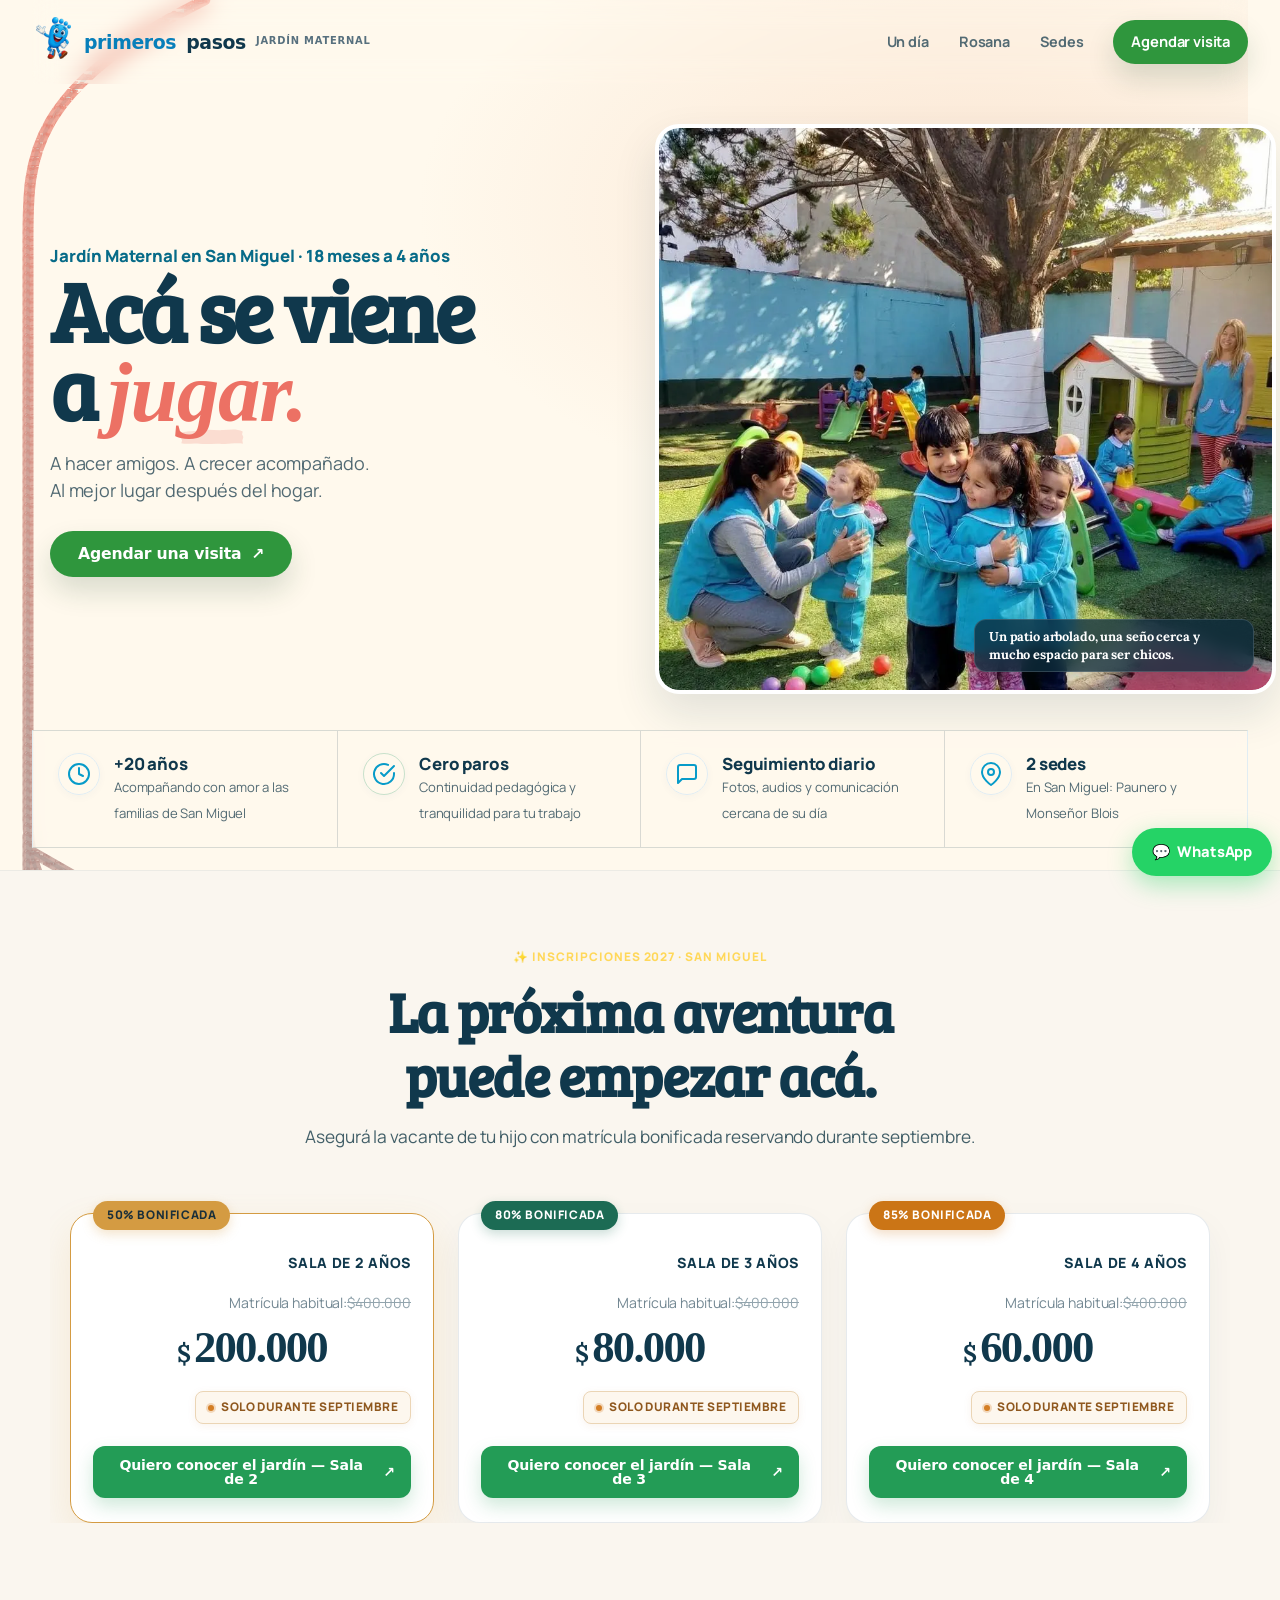
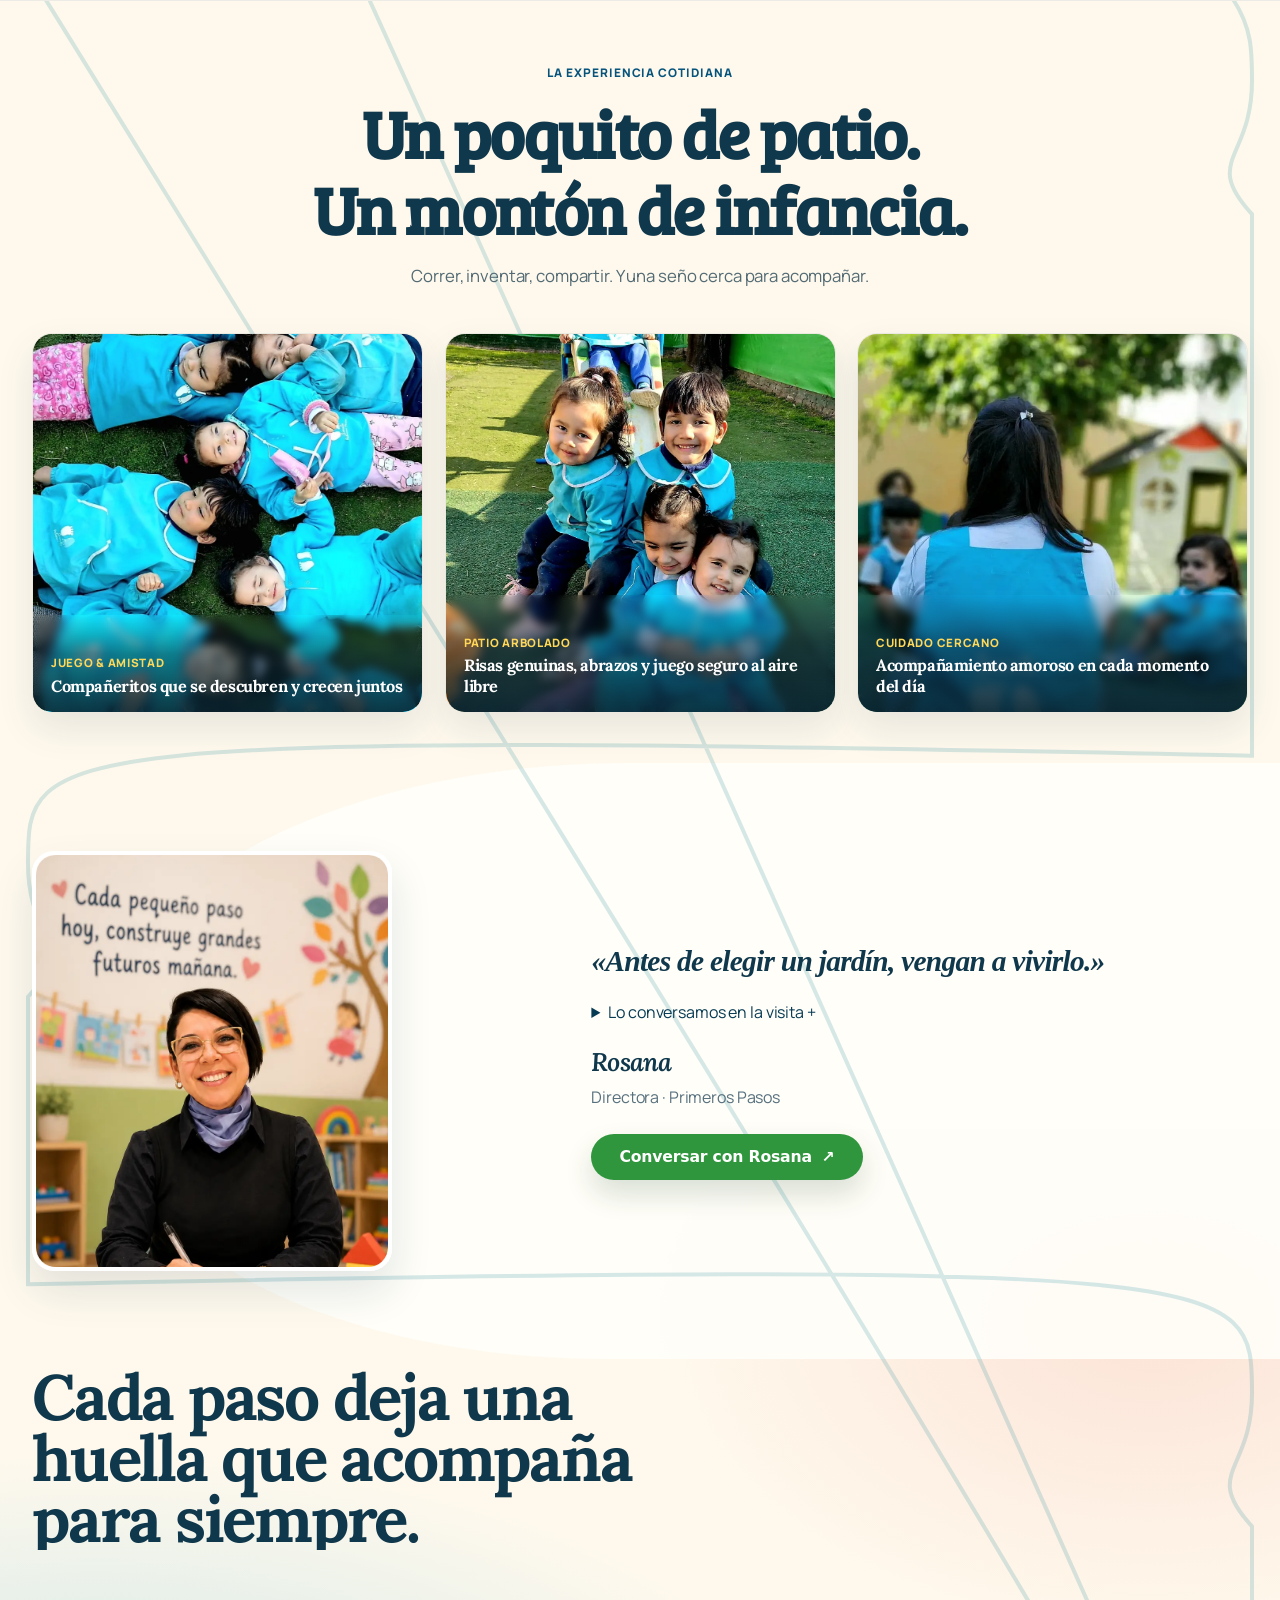
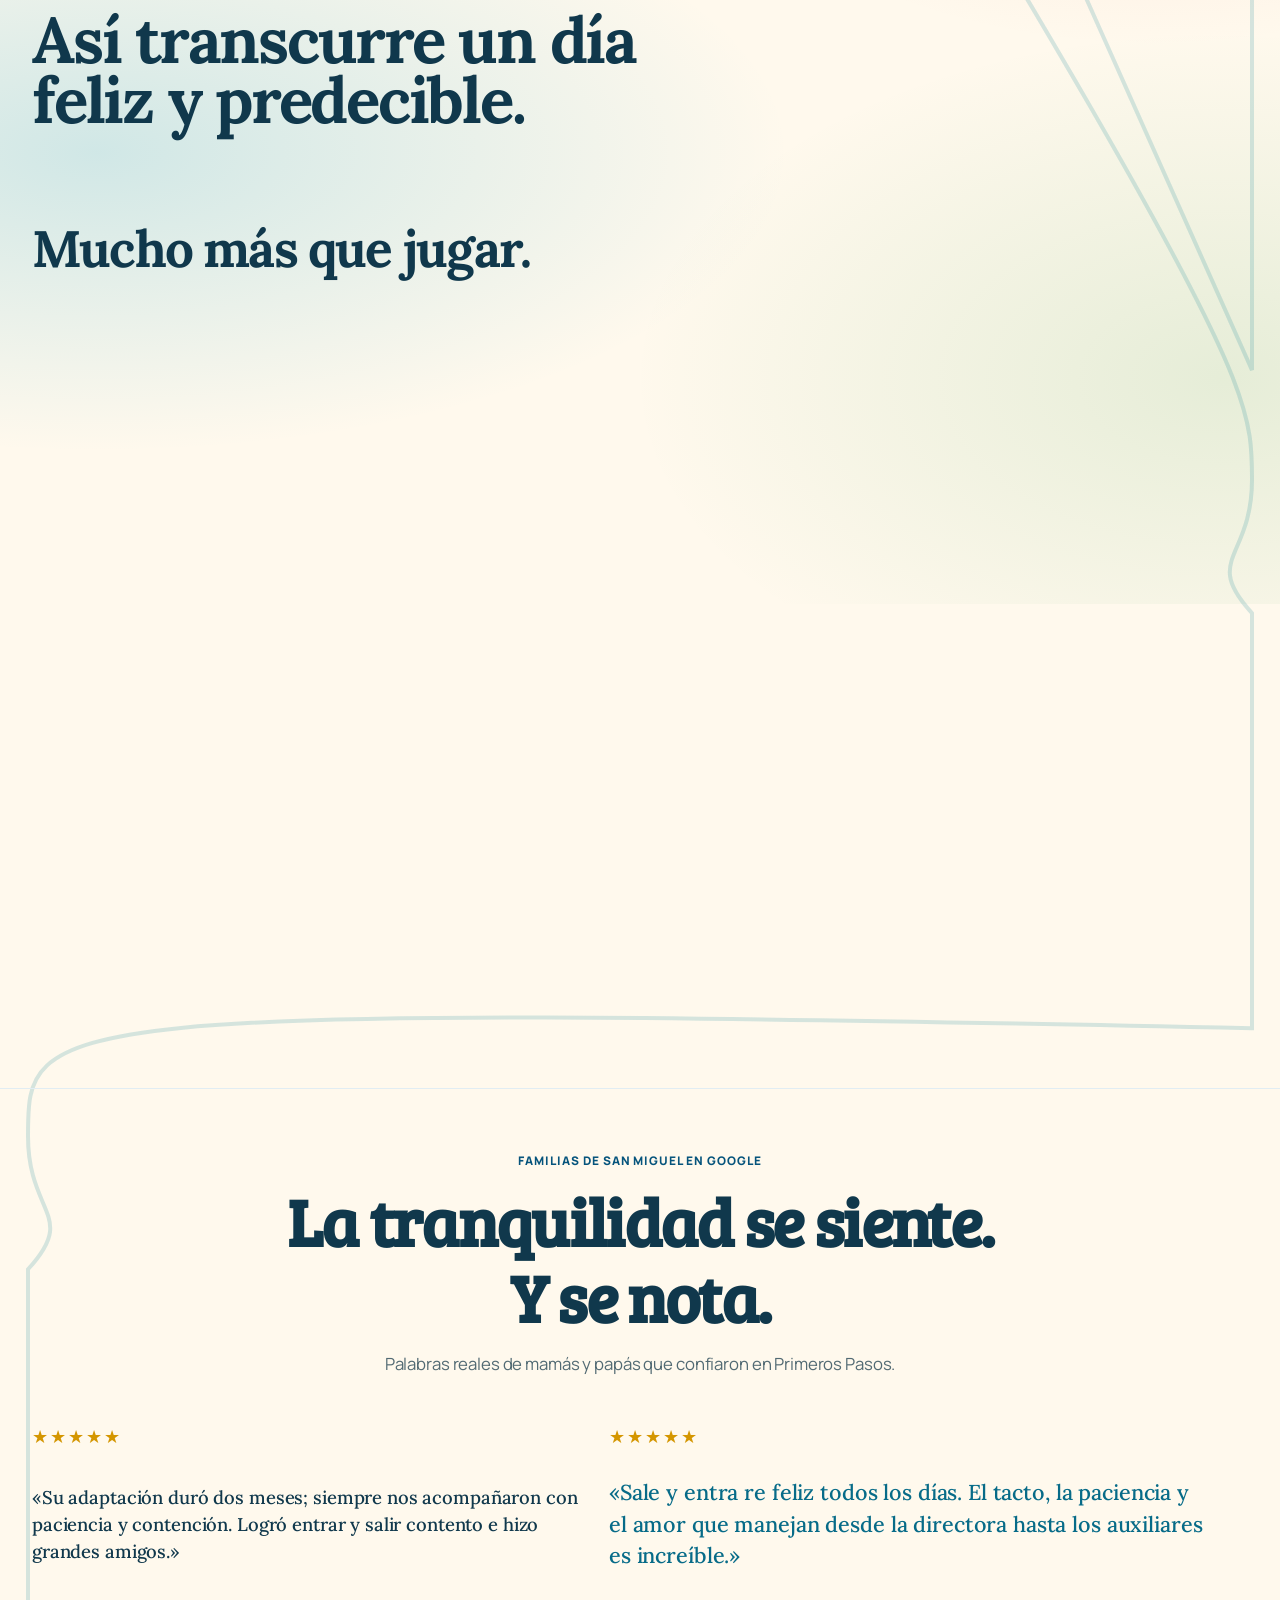
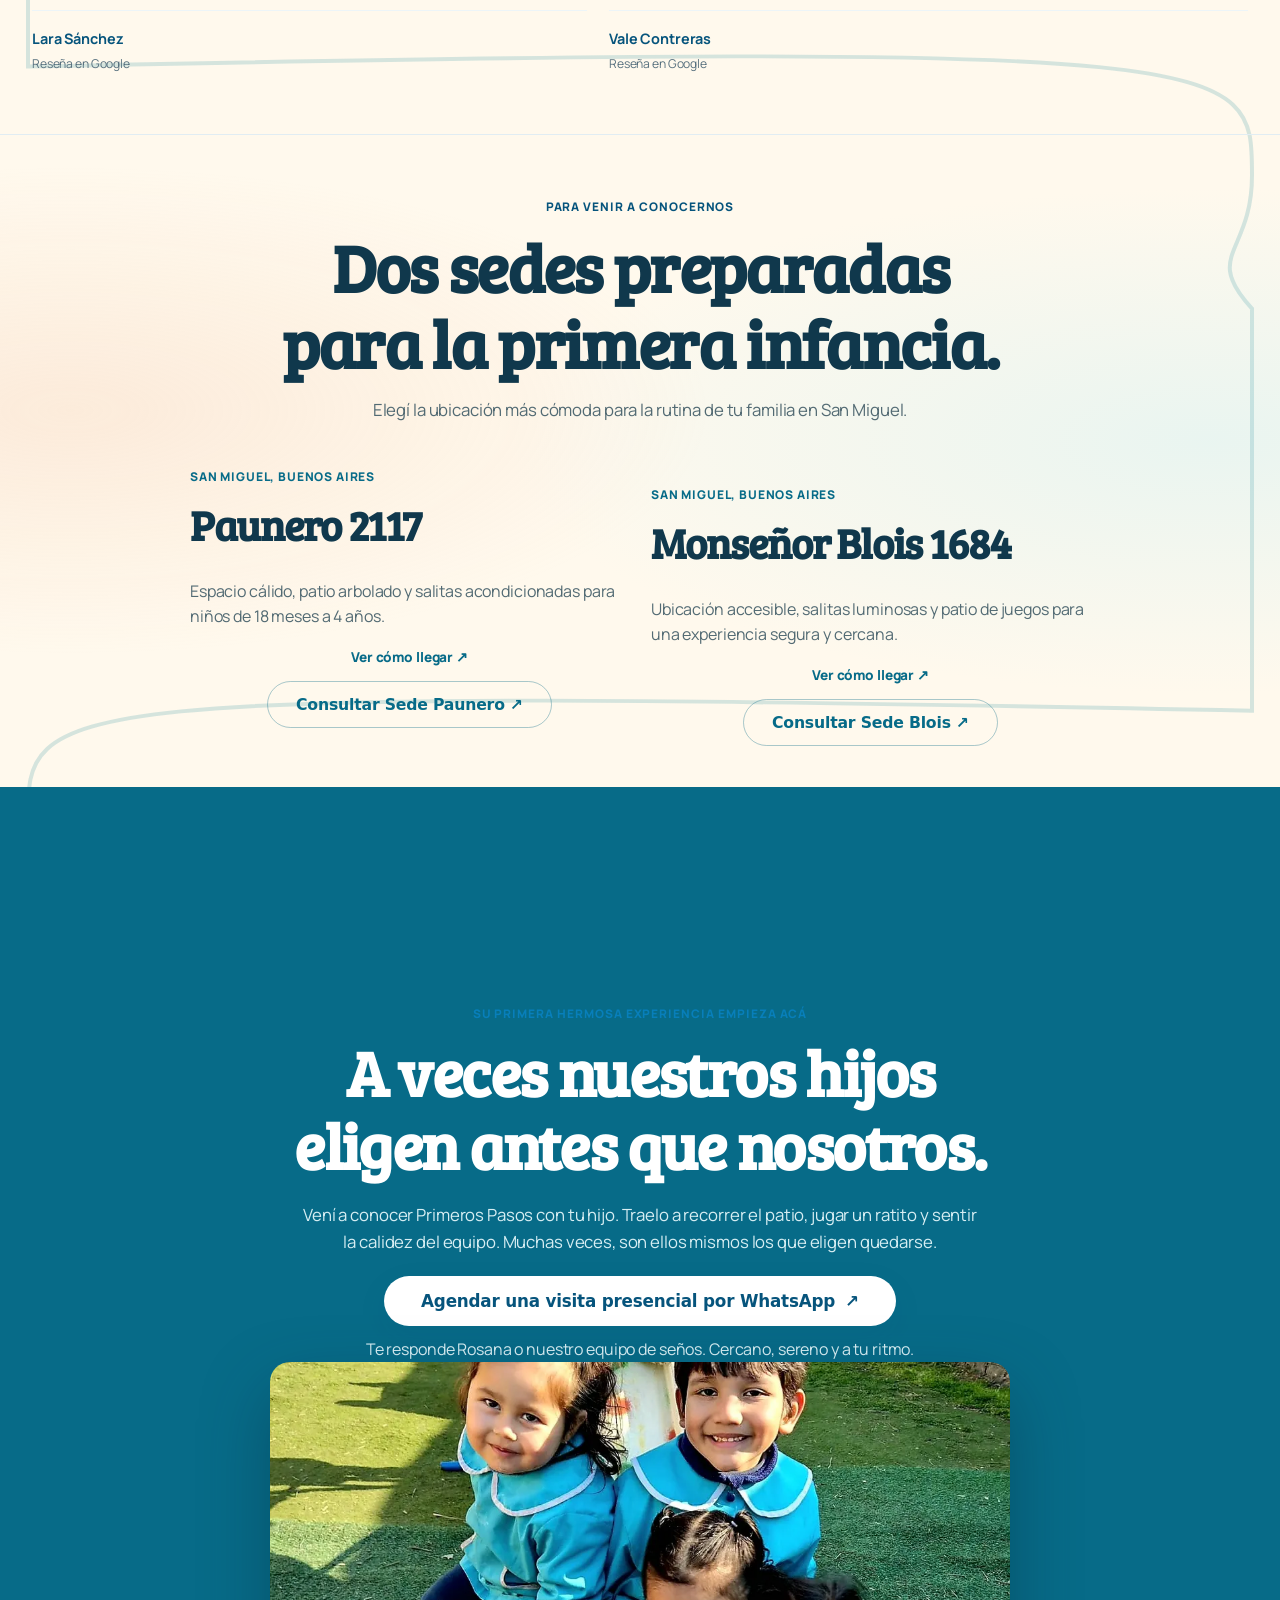
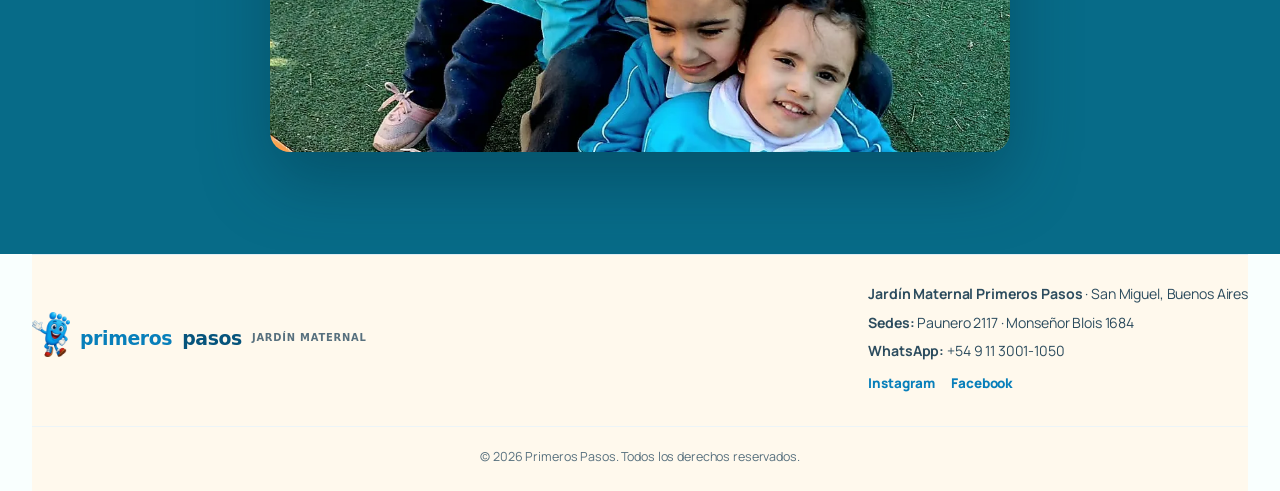
==== commit be6bbb6a: "feat: launch Jardin Vivo Premium experience" ====
--- a/index.html
+++ b/index.html
@@ -25,6 +25,7 @@
     <link rel="preload" as="image" href="images/hero-patio-primeros-pasos.webp" fetchpriority="high" />
 
     <link rel="stylesheet" href="css/style.css" />
+    <link rel="stylesheet" href="css/vivo-premium.css" />
 
     <!--
       TRACKING — Consent Mode v2 (simplificado)
@@ -74,7 +75,7 @@
       {"@context":"https://schema.org","@type":"ChildCare","name":"Jardín Maternal Primeros Pasos","url":"https://www.jardinprimerospasos.com/","description":"Jardín maternal en San Miguel que acompaña con cercanía y confianza los primeros años de cada niño. Recibimos niños de 18 meses a 4 años.","telephone":"+5491130011050","typicalAgeRange":"1.5-4","address":{"@type":"PostalAddress","streetAddress":"Monseñor Blois 1684","addressLocality":"San Miguel","addressRegion":"Buenos Aires","addressCountry":"AR"},"sameAs":["https://www.instagram.com/jardinprimerospasos_sm/","https://www.facebook.com/jprimerospasos/"]}
     </script>
   </head>
-  <body>
+  <body class="vivo-premium">
     <!-- Google Tag Manager (noscript) -->
     <noscript><iframe src="https://www.googletagmanager.com/ns.html?id=GTM-NZ5WHRZ" height="0" width="0" style="display:none;visibility:hidden"></iframe></noscript>
     <!-- End Google Tag Manager (noscript) -->
@@ -132,8 +133,8 @@
 
         <div class="hero-copy reveal">
           <p class="eyebrow"><span class="eyebrow-dot" aria-hidden="true"></span> Jardín Maternal en San Miguel · 18 meses a 4 años</p>
-          <h1>El mejor lugar<br>después del <em>hogar.</em></h1>
-          <p class="hero-lead">Un espacio cálido y seguro donde tu peque aprende jugando con seños dedicadas, mientras vos trabajás con absoluta tranquilidad.</p>
+          <h1>Acá se viene<br>a <em>jugar.</em></h1>
+          <p class="hero-lead">A hacer amigos. A crecer acompañado.<br>Al mejor lugar después del hogar.</p>
             <div class="hero-actions">
               <a class="button button-primary hero-btn" href="https://wa.me/5491130011050?text=Hola%2C%20quiero%20conocer%20Primeros%20Pasos%20con%20mi%20hijo%2Fa%20y%20coordinar%20una%20visita." target="_blank" rel="noopener" data-track="whatsapp_hero">Agendar una visita <span aria-hidden="true">↗</span></a>
               <p class="microcopy">Una visita tranquila, sin compromiso ni apuros.</p>
@@ -212,8 +213,8 @@
         <div class="section-shell">
           <div class="section-intro centered reveal">
             <p class="eyebrow">La experiencia cotidiana</p>
-            <h2 id="experiencia-titulo">Un jardín que se siente vivo antes de visitarlo.</h2>
-            <p class="section-sub">El pasto bajo los pies, los juegos al aire libre y la mirada atenta de una seño que conoce los tiempos de cada niño.</p>
+            <h2 id="experiencia-titulo">Un poquito de patio.<br>Un montón de infancia.</h2>
+            <p class="section-sub">Correr, inventar, compartir. Y una seño cerca para acompañar.</p>
           </div>
 
           <div class="mosaic-grid">
@@ -268,12 +269,15 @@
 
             <div class="director-letter">
               <p class="eyebrow">Una palabra de Rosana</p>
-              <h2 id="directora-titulo">«Antes de elegir un jardín, vengan a vivirlo. Queremos conocerlos, recibir a su peque y que descubran en la entrevista la hermosa experiencia de crecer, jugar y aprender con amigos, en el Mejor lugar después del Hogar.»</h2>
-              <div class="letter-body">
+              <h2 id="directora-titulo">«Antes de elegir un jardín, vengan a vivirlo.»</h2>
+              <details class="letter-details">
+                <summary>Lo conversamos en la visita <span aria-hidden="true">+</span></summary>
+                <div class="letter-body">
                 <p>En estos más de 20 años recibiendo familias en San Miguel, aprendí algo fundamental: confiar el cuidado de tu hijo por primera vez genera mil dudas y la necesidad profunda de saber que va a estar tan cuidado como en casa.</p>
                 <p>Primeros Pasos no se explica en un folleto frío: se siente cuando caminás por el patio arbolado, escuchás las risas en las salitas y ves la mirada atenta de nuestras seños.</p>
                 <p>Te invito a venir a conocernos, tomar unos mates conmigo sin ningún apuro y traer a tu peque para que explore mientras conversamos.</p>
-              </div>
+                </div>
+              </details>
               <div class="director-signature-block">
                 <p class="signature-name">Rosana</p>
                 <p class="signature-role">Directora · Primeros Pasos</p>
@@ -551,7 +555,7 @@
           <div class="promo-container reveal">
             <div class="promo-header centered">
               <p class="eyebrow promo-eyebrow">✨ Inscripciones 2027 · San Miguel</p>
-              <h2 id="promocion-titulo" class="promo-title">Beneficio de Inscripción Anticipada 2027</h2>
+              <h2 id="promocion-titulo" class="promo-title">La próxima aventura puede empezar acá.</h2>
               <p class="promo-lead">Asegurá la vacante de tu hijo con matrícula bonificada reservando durante septiembre.</p>
             </div>
 
@@ -899,5 +903,6 @@
 
     <script src="js/tracking.js" defer></script>
     <script src="js/main.js" defer></script>
+    <script src="js/vivo-journey.js" defer></script>
   </body>
 </html>
--- a/css/style.css
+++ b/css/style.css
@@ -6727,6 +6727,148 @@
   }
 }
 
+/* 9. Ajuste Tipográfico Final — Centrado Editorial y Balance de Bloques */
+
+/* Regla 1: Párrafos cortos, emocionales, introductorios o de cierre centrados */
+#contenido .section-intro.centered,
+#contenido .promo-header.centered,
+#contenido .final-cta-card.centered,
+#contenido .experience-mosaic .section-intro,
+#contenido .locations-section .section-intro,
+#contenido .stories-section .section-intro,
+#contenido .reviews-section .section-intro {
+  display: block !important;
+  text-align: center !important;
+  max-width: 740px !important;
+  margin-inline: auto !important;
+  margin-bottom: 44px !important;
+}
+
+#contenido .section-intro.centered .eyebrow,
+#contenido .promo-header.centered .eyebrow,
+#contenido .final-cta-card.centered .eyebrow,
+#contenido .experience-mosaic .section-intro .eyebrow,
+#contenido .locations-section .section-intro .eyebrow,
+#contenido .stories-section .section-intro .eyebrow,
+#contenido .reviews-section .section-intro .eyebrow {
+  display: inline-flex !important;
+  align-items: center !important;
+  justify-content: center !important;
+  text-align: center !important;
+  margin-inline: auto !important;
+  margin-bottom: 12px !important;
+}
+
+#contenido .section-intro.centered h2,
+#contenido .promo-header.centered h2,
+#contenido .final-cta-card.centered h2,
+#contenido .experience-mosaic .section-intro h2,
+#contenido .locations-section .section-intro h2,
+#contenido .stories-section .section-intro h2,
+#contenido .reviews-section .section-intro h2 {
+  text-align: center !important;
+  max-width: 740px !important;
+  margin-inline: auto !important;
+  line-height: 1.14 !important;
+}
+
+#contenido .section-sub,
+#contenido .promo-lead,
+#contenido .final-lead,
+#contenido .promo-footer-note {
+  text-align: center !important;
+  max-width: 680px !important;
+  margin-inline: auto !important;
+  line-height: 1.6 !important;
+}
+
+/* Regla 2: Párrafos largos con text-align: left dentro de columna centrada y angosta */
+#contenido .letter-body,
+#contenido .director-letter .letter-body {
+  max-width: 680px !important;
+  margin-inline: auto !important;
+  text-align: left !important;
+}
+
+#contenido .letter-body p {
+  display: block !important;
+  text-align: left !important;
+  max-width: 680px !important;
+  line-height: 1.62 !important;
+  margin-bottom: 16px !important;
+}
+
+#contenido .director-letter {
+  max-width: 740px !important;
+  margin-inline: auto !important;
+  text-align: left !important;
+}
+
+#contenido .director-letter h2 {
+  text-align: left !important;
+  max-width: 740px !important;
+}
+
+#contenido .chapter-intro,
+#contenido .chapter-content {
+  max-width: 720px !important;
+  margin-inline: auto !important;
+  text-align: left !important;
+}
+
+#contenido .faq-list {
+  max-width: 740px !important;
+  margin-inline: auto !important;
+  text-align: left !important;
+}
+
+/* Regla 3: Prohibición de text-align justify */
+#contenido p,
+#contenido h1,
+#contenido h2,
+#contenido h3,
+#contenido span,
+#contenido summary {
+  text-justify: none !important;
+}
+
+/* Regla 4: Optimización Mobile (390px) para lectura cómoda sin pegarse a bordes */
+@media (max-width: 767px) {
+  #contenido .section-shell {
+    padding-inline: 18px !important;
+  }
+
+  #contenido .section-intro.centered,
+  #contenido .promo-header.centered,
+  #contenido .final-cta-card.centered,
+  #contenido .experience-mosaic .section-intro,
+  #contenido .locations-section .section-intro,
+  #contenido .stories-section .section-intro,
+  #contenido .reviews-section .section-intro {
+    max-width: 100% !important;
+    padding-inline: 8px !important;
+    margin-bottom: 32px !important;
+  }
+
+  #contenido .section-sub,
+  #contenido .promo-lead,
+  #contenido .final-lead {
+    max-width: 100% !important;
+    padding-inline: 4px !important;
+    font-size: 0.98rem !important;
+    line-height: 1.52 !important;
+  }
+
+  #contenido .director-card {
+    padding-inline: 16px !important;
+  }
+
+  #contenido .letter-body p {
+    font-size: 0.98rem !important;
+    line-height: 1.55 !important;
+  }
+}
+
 @media (prefers-reduced-motion: reduce) {
   *,
   *::before,
--- a/css/vivo-premium.css
+++ b/css/vivo-premium.css
@@ -0,0 +1,26 @@
+/* Jardín Vivo Premium — capa visual: no altera URL, data-track ni tracking. */
+@font-face{font-family:'Bree Serif';src:url('../images/editorial/fonts/bree-serif.ttf') format('truetype');font-display:swap}
+:root{--vivo-ink:#073b54;--vivo-blue:#08758e;--vivo-paper:#f9fffe;--vivo-coral:#dc5847;--vivo-yellow:#f9d36f;--vivo-sage:#e5f2d8;--vivo-sky:#c5ebef;--vivo-green:#176e44;--vivo-shadow:0 18px 40px rgba(7,59,84,.13)}
+body.vivo-premium{background:var(--vivo-paper);color:var(--vivo-ink);font-family:'Editorial Manrope',Manrope,Arial,sans-serif;overflow-x:clip}.vivo-premium h1,.vivo-premium h2,.vivo-premium h3,.vivo-premium .offer-dialog h2{font-family:'Bree Serif','Editorial Lora',Georgia,serif;letter-spacing:-.025em}.vivo-premium .editorial-route,.vivo-premium .doodle{display:none}.vivo-premium main{isolation:isolate;position:relative}.vivo-crayon-route{position:absolute;inset:0;width:100%;height:100%;pointer-events:none;z-index:-1;overflow:visible}.vivo-crayon-route .base{fill:none;stroke:#168397;stroke-width:4;opacity:.18}.vivo-crayon-route .ink{fill:none;stroke:url(#vivo-route-color);stroke-width:11;stroke-linecap:round;stroke-dasharray:1000;stroke-dashoffset:1000;transition:stroke-dashoffset .1s linear}.vivo-premium .section-shell{width:min(1180px,calc(100% - 80px)}.vivo-premium .site-header{height:88px;background:rgba(249,255,254,.95);backdrop-filter:blur(12px);border:0;box-shadow:none;position:relative;z-index:4}.vivo-premium .brand{font-family:'Editorial Manrope',Arial,sans-serif;font-weight:800;color:var(--vivo-ink);letter-spacing:-.05em}.vivo-premium .brand span{color:#087eaf}.vivo-premium .brand small{font-family:'Editorial Manrope',Arial,sans-serif;color:var(--vivo-ink);letter-spacing:.03em}.vivo-premium .nav{gap:30px}.vivo-premium .nav a{font-weight:800;color:var(--vivo-ink)}.vivo-premium .nav .nav-cta{background:var(--vivo-green);border:0;color:#fff;border-radius:18px;box-shadow:0 8px 20px rgba(23,110,68,.2);padding:14px 22px}.vivo-premium .hero{min-height:665px;display:grid;grid-template-columns:.92fr 1.08fr;gap:48px;align-items:center;padding-top:35px;padding-bottom:38px;position:relative}.vivo-premium .hero:before{content:'';position:absolute;inset:-70px -5vw 0;background:url('../images/editorial/gouache-washes-transparent.png') center/cover no-repeat;opacity:.19;z-index:-1;pointer-events:none}.vivo-premium .hero-copy{z-index:1}.vivo-premium .hero .eyebrow{font-size:13px;color:var(--vivo-ink);font-weight:800;letter-spacing:.03em;text-transform:none}.vivo-premium .hero .eyebrow .eyebrow-dot{background:var(--vivo-coral)}.vivo-premium .hero h1{font-size:clamp(4.5rem,7vw,6.4rem);line-height:.94;max-width:610px;color:var(--vivo-ink)}.vivo-premium .hero h1 em{color:var(--vivo-coral);font-family:inherit;position:relative;z-index:0}.vivo-premium .hero h1 em:after{content:'';position:absolute;height:12px;left:-1%;right:1%;bottom:5px;background:var(--vivo-yellow);z-index:-1;transform:rotate(-2deg);border-radius:99px}.vivo-premium .hero-lead{font-size:18px;line-height:1.65;max-width:470px;color:#244f5d;margin:25px 0}.vivo-premium .hero-actions{display:block}.vivo-premium .button{min-height:54px;border-radius:18px;padding:14px 24px;background:var(--vivo-green);box-shadow:0 7px 16px rgba(23,110,68,.22),0 14px 25px rgba(23,110,68,.12);font-family:'Editorial Manrope',Arial,sans-serif;font-weight:800;transition:transform .2s cubic-bezier(.16,1,.3,1),box-shadow .2s cubic-bezier(.16,1,.3,1),background .2s ease}.vivo-premium .button:hover{background:#125b37;transform:translateY(-2px);box-shadow:0 10px 22px rgba(23,110,68,.28),0 18px 31px rgba(23,110,68,.16)}.vivo-premium .button:active{transform:scale(.98);transition-duration:.12s}.vivo-premium .hero-btn{font-size:16px}.vivo-premium .microcopy{color:#385b64;font-size:13px}.vivo-premium .hero-media-wrap{position:relative}.vivo-premium .hero-photo-main{height:545px;transform:rotate(1.6deg);filter:drop-shadow(0 19px 28px rgba(7,59,84,.15));overflow:visible}.vivo-premium .hero-photo-main picture,.vivo-premium .hero-photo-main img{width:100%;height:100%}.vivo-premium .hero-photo-main img{object-fit:cover;object-position:center 58%;border:7px solid #fff;border-radius:43% 45% 10% 12% / 14% 15% 10% 12%}.vivo-premium .hero-badge{display:none}.vivo-premium .hero-photo-main figcaption{display:block;position:absolute;top:25px;left:-30px;bottom:auto;right:auto;background:var(--vivo-yellow);color:var(--vivo-ink);border:0;border-radius:10px 10px 18px 10px;padding:13px 18px;font-family:'Bree Serif',Georgia,serif;font-size:20px;line-height:1.18;max-width:245px;transform:rotate(-7deg);box-shadow:0 6px 14px rgba(7,59,84,.1)}
+.vivo-premium .trust{padding:0;border:0;background:transparent}.vivo-premium .trust-grid{display:grid;grid-template-columns:repeat(4,1fr);background:var(--vivo-ink);color:#fff;border-radius:28px 28px 8px 8px;overflow:hidden}.vivo-premium .trust-item{padding:24px 26px;border:0}.vivo-premium .trust-item+.trust-item{border-left:1px solid rgba(255,255,255,.16)}.vivo-premium .trust-badge-icon{color:var(--vivo-yellow)}.vivo-premium .trust-content strong{font-family:'Bree Serif',Georgia,serif;font-size:22px;color:#fff}.vivo-premium .trust-content span{font-size:13px;color:#d5ecf1;line-height:1.45}.vivo-premium .experience-mosaic{padding:98px 0 72px}.vivo-premium .experience-mosaic .section-intro{max-width:780px;margin:0 0 30px;text-align:left}.vivo-premium .section-intro .eyebrow{display:none}.vivo-premium .section-intro h2{font-size:clamp(2.6rem,4vw,4.3rem);color:var(--vivo-ink)}.vivo-premium .section-sub{font-size:17px;color:#315661;max-width:540px}.vivo-premium .mosaic-grid{display:grid;grid-template-columns:1.15fr 1fr 1fr;grid-template-rows:440px;gap:24px}.vivo-premium .mosaic-card,.vivo-premium .mosaic-featured{grid-column:auto;grid-row:auto;border-radius:0;overflow:visible;box-shadow:none;position:relative}.vivo-premium .mosaic-card:nth-child(2){margin-top:28px}.vivo-premium .mosaic-card:nth-child(3){margin-top:62px}.vivo-premium .mosaic-card picture,.vivo-premium .mosaic-card img{height:100%;width:100%;border-radius:20px;overflow:hidden}.vivo-premium .mosaic-card img{border:6px solid #fff;box-shadow:var(--vivo-shadow);object-position:center 38%}.vivo-premium .mosaic-card:nth-child(2) img{object-position:center 32%}.vivo-premium .mosaic-card:nth-child(3) img{object-position:center 32%}.vivo-premium .mosaic-caption{background:#fffce9;color:var(--vivo-ink);bottom:12px;left:14px;right:14px;padding:10px 13px;border-radius:6px;text-align:center}.vivo-premium .mosaic-caption .mosaic-tag{color:var(--vivo-blue);font-size:10px}.vivo-premium .mosaic-caption h3{font-family:'Bree Serif',Georgia,serif;font-size:18px;line-height:1.18;margin-top:3px}.vivo-premium .director-section{padding:86px 0 66px;background:transparent}.vivo-premium .director-card{display:grid;grid-template-columns:285px 1fr;gap:72px;align-items:center;padding:48px 66px;border-radius:64px 34px 68px 36px;background:var(--vivo-sage);position:relative}.vivo-premium .director-card:before{content:'';position:absolute;inset:0;background:url('../images/editorial/gouache-washes-transparent.png') center/cover no-repeat;opacity:.08;mix-blend-mode:multiply;pointer-events:none}.vivo-premium .director-photo{width:260px;height:390px;margin:0;transform:rotate(-3deg);position:relative;z-index:1}.vivo-premium .director-photo picture,.vivo-premium .director-photo img{height:100%;width:100%}.vivo-premium .director-photo img{border:6px solid #fff;border-radius:80px 80px 20px 20px;object-fit:cover;box-shadow:var(--vivo-shadow)}.vivo-premium .director-letter{position:relative;z-index:1}.vivo-premium .director-letter>.eyebrow{display:none}.vivo-premium .director-letter h2{font-size:clamp(2.1rem,3.3vw,3.3rem);max-width:750px;color:#174d3c}.vivo-premium .letter-details{margin-top:20px}.vivo-premium .letter-details summary{display:inline-flex;align-items:center;gap:12px;list-style:none;background:rgba(255,255,255,.58);border-radius:14px;padding:11px 15px;color:#315a47;font-size:14px;font-weight:800;cursor:pointer}.vivo-premium .letter-details summary::-webkit-details-marker{display:none}.vivo-premium .letter-details summary span{font-size:22px;line-height:1}.vivo-premium .letter-details[open] summary span{font-size:0}.vivo-premium .letter-details[open] summary span:after{content:'−';font-size:22px}.vivo-premium .letter-body{max-width:670px;color:#365d4b;margin-top:15px;font-size:15px;line-height:1.7}.vivo-premium .director-signature-block{margin:17px 0 0}.vivo-premium .signature-name{font-family:'Bree Serif',Georgia,serif;font-size:31px;color:var(--vivo-green)}.vivo-premium .director-cta{margin-top:17px}.vivo-premium .learning-chapters{padding:20px 0 50px;background:transparent}.vivo-premium .learning-chapters .section-shell{width:min(1100px,calc(100% - 80px))}.vivo-premium .chapter{border:0;background:#fff;border-radius:20px;margin:13px 0;box-shadow:0 5px 15px rgba(7,59,84,.06)}.vivo-premium .chapter-summary{padding:22px 26px;min-height:0!important;gap:18px}.vivo-premium .chapter-number{font-family:'Bree Serif',Georgia,serif;color:var(--vivo-coral);font-size:26px}.vivo-premium .chapter-heading .eyebrow{font-size:10px;color:var(--vivo-blue)}.vivo-premium .chapter-title{font-family:'Bree Serif',Georgia,serif;font-size:25px;color:var(--vivo-ink)}.vivo-premium .chapter-intro{font-size:14px;line-height:1.5}.vivo-premium .chapter-toggle{background:var(--vivo-sky);border-radius:50%;width:42px;height:42px;flex:0 0 42px}.vivo-premium .chapter-content{padding:5px 0 30px}.vivo-premium .promo-section{padding:80px 0 62px;background:transparent}.vivo-premium .promo-container{padding:0}.vivo-premium .promo-header{max-width:850px;text-align:left;margin:0 0 28px}.vivo-premium .promo-header .eyebrow{display:none}.vivo-premium .promo-title{font-family:'Bree Serif',Georgia,serif;font-size:clamp(2.6rem,4vw,4.1rem);color:var(--vivo-ink);max-width:650px}.vivo-premium .promo-title:after{content:'La próxima aventura puede empezar acá.';display:block;color:var(--vivo-coral)}.vivo-premium .promo-lead{font-size:16px;max-width:450px;color:#315761;margin-top:16px}.vivo-premium .promo-cards-grid{display:grid;grid-template-columns:repeat(3,1fr);gap:22px}.vivo-premium .promo-card{padding:21px 22px 10px;border:0;border-radius:20px;box-shadow:0 8px 18px rgba(7,59,84,.1);min-height:220px;position:relative}.vivo-premium .promo-card--featured{background:var(--vivo-yellow);transform:rotate(-1.5deg)}.vivo-premium .promo-card:not(.promo-card--featured){background:var(--vivo-sky);transform:rotate(1deg)}.vivo-premium .promo-card--accent{background:#f8bdb0!important;transform:rotate(-.8deg)!important}.vivo-premium .promo-badge-pill{position:static;background:transparent;color:var(--vivo-ink);padding:0;font-size:11px;text-align:right;margin:0 0 5px}.vivo-premium .promo-card--featured .promo-badge-pill{background:transparent;color:var(--vivo-ink)}.vivo-premium .promo-card-body{display:flex;flex-direction:column;height:100%}.vivo-premium .promo-sala-name{font-family:'Bree Serif',Georgia,serif;font-size:29px;color:var(--vivo-ink)}.vivo-premium .promo-regular-price{font-size:12px;color:#405a64;margin:5px 0 7px}.vivo-premium .promo-price-block{margin:0 0 8px;color:var(--vivo-ink)}.vivo-premium .promo-currency{font-size:22px}.vivo-premium .promo-amount{font-size:37px;font-family:'Editorial Manrope',Arial,sans-serif;font-weight:800}.vivo-premium .promo-urgency-sticker{font-size:10px;letter-spacing:0;color:var(--vivo-ink);margin:0 0 10px}.vivo-premium .promo-card .button{min-height:44px;background:transparent;box-shadow:none;color:var(--vivo-ink);border-radius:0;border-top:1px dashed rgba(7,59,84,.45);padding:11px 0 7px;margin-top:auto;font-size:13px;justify-content:space-between}.vivo-premium .promo-card .button:hover{transform:translateX(3px);background:transparent;box-shadow:none}.vivo-premium .promo-footer-note{font-size:12px;color:#3d5b64;margin-top:22px}.vivo-premium .stories-section{padding:56px 0;background:var(--vivo-ink)}.vivo-premium .stories-section .section-intro{text-align:left;margin:0 0 25px}.vivo-premium .stories-section .eyebrow{display:none}.vivo-premium .stories-section h2{color:#fff;font-size:clamp(2.5rem,4vw,4.1rem);max-width:750px}.vivo-premium .stories-section .section-sub{color:#d7eaee;max-width:570px}.vivo-premium .stories-grid{gap:18px}.vivo-premium .story-card{background:rgba(255,255,255,.94);border:0;border-radius:18px;padding:24px;box-shadow:none}.vivo-premium .story-card:nth-child(2){transform:translateY(20px)}.vivo-premium .story-card:nth-child(3){transform:translateY(40px)}.vivo-premium .story-avatar{display:none}.vivo-premium .story-header strong{color:var(--vivo-ink);font-family:'Bree Serif',Georgia,serif;font-size:19px}.vivo-premium .story-body{font-family:'Bree Serif',Georgia,serif;font-size:17px;line-height:1.5;color:#315764}.vivo-premium .story-footer{border:0}.vivo-premium .story-tag{color:var(--vivo-green)}.vivo-premium .stories-section .section-action{margin-top:70px}.vivo-premium .reviews-section{padding:86px 0 70px;background:transparent}.vivo-premium .reviews-section .section-intro{text-align:left}.vivo-premium .reviews-section .eyebrow{display:none}.vivo-premium .reviews-section h2{font-size:clamp(2.5rem,3.8vw,4rem)}.vivo-premium .review-card{background:transparent;border:0;box-shadow:none;padding:5px 28px 5px 0;border-right:1px solid #bddbe0;border-radius:0}.vivo-premium .review-card:last-child{border-right:0}.vivo-premium .review-stars{color:#d09b17}.vivo-premium .review-card>p{font-family:'Bree Serif',Georgia,serif;font-size:19px;line-height:1.5;color:#264e5d}.vivo-premium .review-card--featured{transform:translateY(20px)}.vivo-premium .locations-section{padding:68px 0;background:#e2f2f5}.vivo-premium .locations-section .section-intro{text-align:left}.vivo-premium .locations-section .eyebrow{display:none}.vivo-premium .locations-section h2{font-size:clamp(2.5rem,3.7vw,3.8rem);max-width:670px}.vivo-premium .locations-grid{gap:20px}.vivo-premium .location-card{background:#fff;border-radius:22px;border:0;box-shadow:none;padding:25px}.vivo-premium .location-icon{background:var(--vivo-yellow);color:var(--vivo-ink)}.vivo-premium .location-card h3{font-family:'Bree Serif',Georgia,serif;color:var(--vivo-ink)}.vivo-premium .location-actions .button{background:#fff;color:var(--vivo-green);border:1px solid var(--vivo-green);box-shadow:none;min-height:46px}.vivo-premium .faq-section{padding:62px 0;background:transparent}.vivo-premium .faq-layout{gap:60px}.vivo-premium .faq-intro .eyebrow{display:none}.vivo-premium .faq-intro h2{font-size:clamp(2.4rem,3.5vw,3.6rem)}.vivo-premium .faq-cta{margin-top:22px}.vivo-premium .accordion details{border-color:#bbd8df}.vivo-premium .accordion summary{font-weight:800;color:var(--vivo-ink);padding:7px 0}.vivo-premium .final-cta{padding:82px 0;background:var(--vivo-ink)}.vivo-premium .final-cta-card{display:grid;grid-template-columns:1fr .82fr;gap:60px;text-align:left;align-items:center}.vivo-premium .final-cta-card h2{font-size:clamp(3rem,4.8vw,5.3rem);color:#fff}.vivo-premium .final-lead,.vivo-premium .final-micro{color:#d8edf1}.vivo-premium .final-photo-editorial{grid-column:2;grid-row:1/5;height:410px;margin:0}.vivo-premium .final-photo-editorial img{height:100%;width:100%;object-fit:cover;object-position:center 50%;border-radius:35% 10% 35% 10%;border:6px solid rgba(255,255,255,.85)}.vivo-premium .final-btn{background:var(--vivo-green)}.vivo-premium .site-footer{padding:35px 0;background:var(--vivo-paper)}.vivo-premium .whatsapp-float{background:var(--vivo-green);border-radius:18px;box-shadow:0 10px 22px rgba(23,110,68,.2)}
+@media(max-width:767px){.vivo-premium .section-shell,.vivo-premium .learning-chapters .section-shell{width:calc(100% - 40px)}.vivo-premium .site-header{height:76px;padding:0 20px;background:rgba(249,255,254,.96)}.vivo-premium .brand-mark{width:31px;height:39px}.vivo-premium .brand{font-size:20px}.vivo-premium .brand small{font-size:8px}.vivo-premium .menu-toggle{border:1px solid #b9dce1;border-radius:50%;width:44px;height:44px;background:#fff}.vivo-premium .nav{background:#fff;border-radius:18px;box-shadow:var(--vivo-shadow);left:20px;right:20px;top:66px;padding:18px}.vivo-premium .nav .nav-cta{display:none}.vivo-premium .hero{min-height:0;display:flex;flex-direction:column;align-items:stretch;gap:0;padding:20px 0 26px}.vivo-premium .hero:before{inset:-45px -20px 0;background-size:auto 100%;opacity:.15}.vivo-premium .hero-copy{order:0}.vivo-premium .hero .eyebrow{font-size:11px;margin-bottom:12px}.vivo-premium .hero h1{font-size:58px;line-height:.99}.vivo-premium .hero h1 br{display:none}.vivo-premium .hero h1 em:after{height:8px;bottom:3px}.vivo-premium .hero-lead{font-size:16px;line-height:1.55;margin:17px 0 0}.vivo-premium .hero-media-wrap{order:1;margin:28px 2px 0}.vivo-premium .hero-photo-main{height:365px;transform:rotate(1.3deg)}.vivo-premium .hero-photo-main img{border-width:6px;object-position:center 56%}.vivo-premium .hero-photo-main figcaption{font-size:15px;left:-8px;top:13px;padding:11px 13px;max-width:175px}.vivo-premium .hero-actions{order:2;margin-top:24px;width:100%}.vivo-premium .hero-actions .button{width:100%;font-size:16px}.vivo-premium .hero-actions .microcopy{text-align:center;font-size:11px}.vivo-premium .trust{width:100%}.vivo-premium .trust-grid{border-radius:0;grid-template-columns:1fr 1fr}.vivo-premium .trust-item{padding:17px 20px}.vivo-premium .trust-item+.trust-item{border-left:0}.vivo-premium .trust-item:nth-child(even){border-left:1px solid rgba(255,255,255,.14)}.vivo-premium .trust-item:nth-child(n+3){border-top:1px solid rgba(255,255,255,.14)}.vivo-premium .trust-badge-icon{display:none}.vivo-premium .trust-content strong{font-size:19px}.vivo-premium .trust-content span{font-size:11px}.vivo-premium .experience-mosaic{padding:43px 0 35px}.vivo-premium .experience-mosaic .section-intro{margin-bottom:24px}.vivo-premium .section-intro h2{font-size:36px;line-height:1.08}.vivo-premium .section-sub{font-size:15px;line-height:1.6;margin-top:14px}.vivo-premium .mosaic-grid{grid-template-columns:1fr 1fr;grid-template-rows:350px 260px;gap:13px}.vivo-premium .mosaic-card,.vivo-premium .mosaic-featured{margin:0!important}.vivo-premium .mosaic-featured{grid-column:1/3;grid-row:1}.vivo-premium .mosaic-card:nth-child(2),.vivo-premium .mosaic-card:nth-child(3){grid-row:2}.vivo-premium .mosaic-card img{border-width:5px;object-position:center 35%}.vivo-premium .mosaic-caption{left:8px;right:8px;bottom:8px;padding:7px 8px}.vivo-premium .mosaic-caption h3{font-size:14px}.vivo-premium .mosaic-featured .mosaic-caption h3{font-size:19px}.vivo-premium .director-section{padding:39px 0 25px}.vivo-premium .director-card{display:flex;flex-direction:column;align-items:stretch;padding:34px 20px 29px;gap:0;border-radius:37px 22px 43px 25px}.vivo-premium .director-photo{width:230px;height:345px;margin:0 auto 38px}.vivo-premium .director-photo img{border-width:5px}.vivo-premium .director-letter h2{font-size:35px;line-height:1.11}.vivo-premium .letter-details{margin-top:18px}.vivo-premium .letter-details summary{font-size:13px}.vivo-premium .letter-body{font-size:15px;line-height:1.68}.vivo-premium .signature-name{font-size:29px}.vivo-premium .director-cta .button{width:100%}.vivo-premium .learning-chapters{padding:16px 0 32px}.vivo-premium .chapter{margin:10px 0;border-radius:16px}.vivo-premium .chapter-summary{padding:17px;gap:11px;grid-template-columns:26px 1fr 35px}.vivo-premium .chapter-number{font-size:20px}.vivo-premium .chapter-title{font-size:20px;line-height:1.2}.vivo-premium .chapter-intro{font-size:12px}.vivo-premium .chapter-toggle{width:35px;height:35px;flex-basis:35px}.vivo-premium .promo-section{padding:45px 0 27px}.vivo-premium .promo-title{font-size:37px;line-height:1.08}.vivo-premium .promo-title:after{margin-top:2px}.vivo-premium .promo-lead{font-size:15px}.vivo-premium .promo-cards-grid{grid-template-columns:1fr;gap:14px;margin:24px 4px 0}.vivo-premium .promo-card{min-height:0;padding:16px 19px 4px;border-radius:17px}.vivo-premium .promo-card--featured,.vivo-premium .promo-card:not(.promo-card--featured),.vivo-premium .promo-card--accent{transform:rotate(0)!important}.vivo-premium .promo-card--featured{transform:rotate(-1.2deg)!important}.vivo-premium .promo-card:nth-child(2){transform:rotate(1deg)!important}.vivo-premium .promo-card--accent{transform:rotate(-.8deg)!important}.vivo-premium .promo-card-body{display:grid;grid-template-columns:1fr auto;align-items:end}.vivo-premium .promo-sala-name{font-size:28px;grid-column:1;grid-row:1}.vivo-premium .promo-regular-price{grid-column:1;grid-row:2}.vivo-premium .promo-price-block{grid-column:2;grid-row:1/3;text-align:right}.vivo-premium .promo-amount{font-size:31px}.vivo-premium .promo-urgency-sticker{grid-column:1/3;grid-row:3;margin-top:4px}.vivo-premium .promo-card .button{grid-column:1/3;grid-row:4}.vivo-premium .stories-section{padding:45px 0}.vivo-premium .stories-section h2{font-size:36px}.vivo-premium .stories-grid{grid-template-columns:1fr;gap:14px}.vivo-premium .story-card:nth-child(2),.vivo-premium .story-card:nth-child(3){transform:none}.vivo-premium .story-card{padding:20px}.vivo-premium .story-body{font-size:17px}.vivo-premium .stories-section .section-action{margin-top:22px}.vivo-premium .reviews-section{padding:46px 0 36px}.vivo-premium .reviews-grid{grid-template-columns:1fr;gap:0}.vivo-premium .review-card,.vivo-premium .review-card:last-child{border-right:0;border-bottom:1px solid #bddbe0;padding:22px 0}.vivo-premium .review-card--featured{transform:none}.vivo-premium .review-card>p{font-size:18px}.vivo-premium .locations-section{padding:45px 0}.vivo-premium .locations-grid{grid-template-columns:1fr}.vivo-premium .location-card{padding:22px}.vivo-premium .faq-section{padding:42px 0}.vivo-premium .faq-layout{grid-template-columns:1fr;gap:26px}.vivo-premium .faq-intro h2{font-size:35px}.vivo-premium .faq-cta{width:100%}.vivo-premium .final-cta{padding:48px 0}.vivo-premium .final-cta-card{display:flex;flex-direction:column;gap:0;text-align:left}.vivo-premium .final-cta-card h2{font-size:51px;line-height:1.03}.vivo-premium .final-photo-editorial{order:3;width:100%;height:300px;margin:26px 0 22px}.vivo-premium .final-photo-editorial img{border-width:5px;border-radius:28% 10% 28% 10%}.vivo-premium .final-actions{order:4;width:100%}.vivo-premium .final-btn{width:100%;font-size:15px}.vivo-premium .site-footer{padding:27px 20px 94px}.vivo-premium .footer-top{display:block}.vivo-premium .footer-details{margin-top:20px}.vivo-premium .whatsapp-float{display:none}.vivo-premium .whatsapp-mobile-bar{display:block;background:var(--vivo-green);border-radius:15px;left:20px;right:20px;bottom:14px;width:auto;box-shadow:0 8px 21px rgba(23,110,68,.28);font-weight:800}.vivo-premium .whatsapp-mobile-bar.is-collision-hidden{opacity:0;pointer-events:none}}
+@media(prefers-reduced-motion:reduce){.vivo-crayon-route .ink{stroke-dashoffset:0!important}.vivo-premium *, .vivo-premium *:before,.vivo-premium *:after{scroll-behavior:auto!important;transition:none!important;animation:none!important}.vivo-premium .button:hover{transform:none}}
+
+/* El crayón vive en el borde: guía el scroll sin invadir contenido. */
+.vivo-crayon-route .base{stroke-width:3;opacity:.1}.vivo-crayon-route .ink{stroke-width:5;opacity:.52}.vivo-premium .section-shell{width:min(1180px,calc(100% - 80px))}
+
+/* La información extensa queda disponible, sin convertir la página en folleto. */
+#contenido .learning-chapters{padding:18px 0 42px!important}
+#contenido .chapter,#contenido .chapter[open],#contenido .chapter--journey{display:block!important;margin:12px 0!important;background:rgba(255,255,255,.88)!important;border:1px solid rgba(7,59,84,.1)!important;border-radius:20px!important;box-shadow:0 7px 18px rgba(7,59,84,.06)!important;overflow:hidden}
+#contenido .chapter-summary{display:grid!important;grid-template-columns:38px minmax(0,1fr) 42px!important;align-items:center!important;gap:16px!important;min-height:0!important;padding:19px 23px!important;background:transparent!important;pointer-events:auto!important;cursor:pointer}
+#contenido .chapter-heading{display:block!important}
+#contenido .chapter-heading .eyebrow{display:block!important;font-size:10px!important;margin-bottom:3px!important;color:var(--vivo-blue)!important}
+#contenido .chapter-title{display:block!important;max-width:none!important;font-family:'Bree Serif',Georgia,serif!important;font-size:25px!important;line-height:1.12!important;color:var(--vivo-ink)!important}
+#contenido .chapter-intro{display:block!important;max-width:none!important;margin:5px 0 0!important;font-size:13px!important;line-height:1.45!important;color:#42616a!important}
+#contenido .chapter-number{position:static!important;font-family:'Bree Serif',Georgia,serif!important;font-size:24px!important;color:var(--vivo-coral)!important;text-shadow:none!important}
+#contenido .chapter-toggle{position:static!important;display:block!important;width:42px!important;height:42px!important;background:var(--vivo-sky)!important;border-radius:50%!important}
+#contenido .chapter-content{display:none!important;max-width:none!important;margin:0!important;padding:4px 23px 28px!important;text-align:left!important}
+#contenido .chapter[open] .chapter-content{display:block!important}
+#contenido .chapter[open] .chapter-summary{padding-bottom:14px!important}
+@media(max-width:767px){#contenido .learning-chapters{padding:15px 0 29px!important}#contenido .chapter,#contenido .chapter[open],#contenido .chapter--journey{margin:9px 0!important;border-radius:16px!important}#contenido .chapter-summary{grid-template-columns:27px minmax(0,1fr) 35px!important;gap:10px!important;padding:16px!important}#contenido .chapter-title{font-size:20px!important;line-height:1.15!important}#contenido .chapter-intro{font-size:12px!important;line-height:1.4!important}#contenido .chapter-number{font-size:20px!important}#contenido .chapter-toggle{width:35px!important;height:35px!important}#contenido .chapter-content{padding:3px 16px 22px!important}}
+@media(max-width:767px){.vivo-premium .whatsapp-mobile-bar{opacity:0;pointer-events:none;transform:translateY(12px);transition:opacity .2s ease,transform .2s ease}.vivo-premium .whatsapp-mobile-bar.vivo-ready{opacity:1;pointer-events:auto;transform:translateY(0)}}
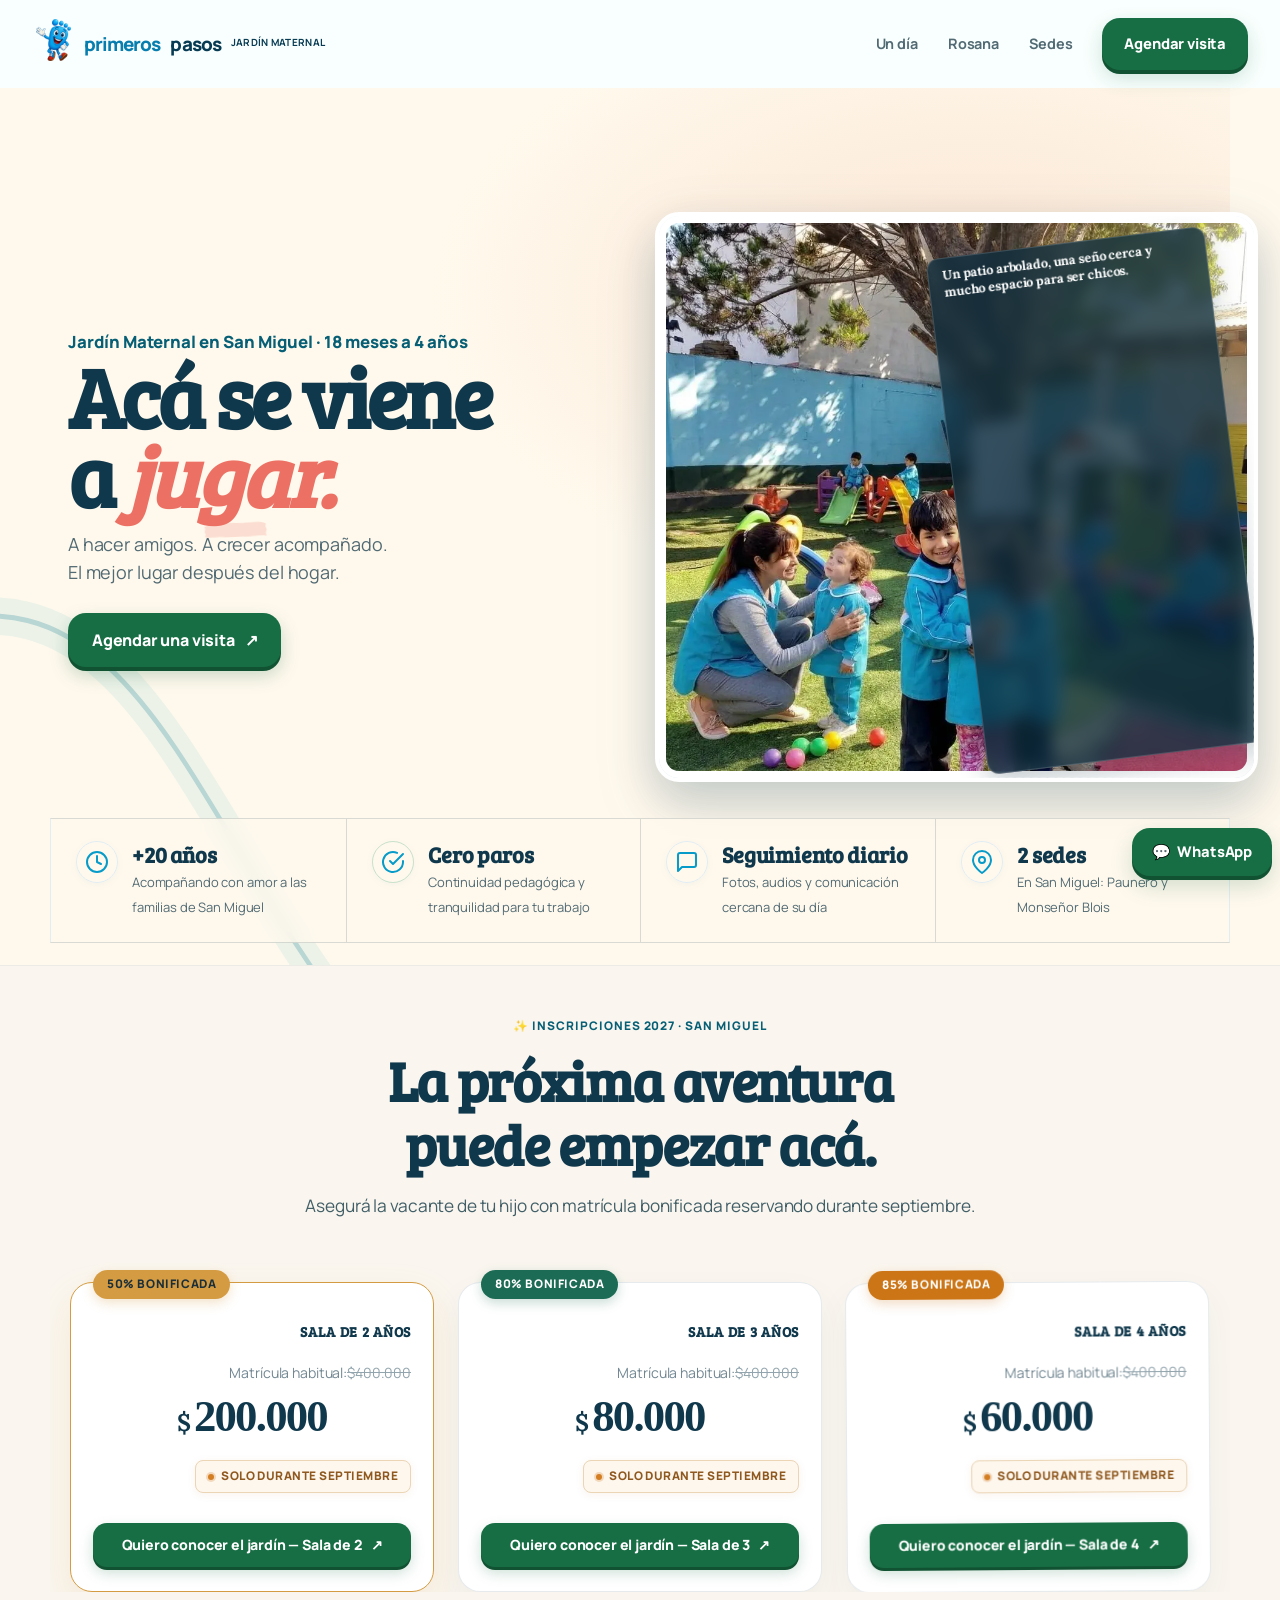
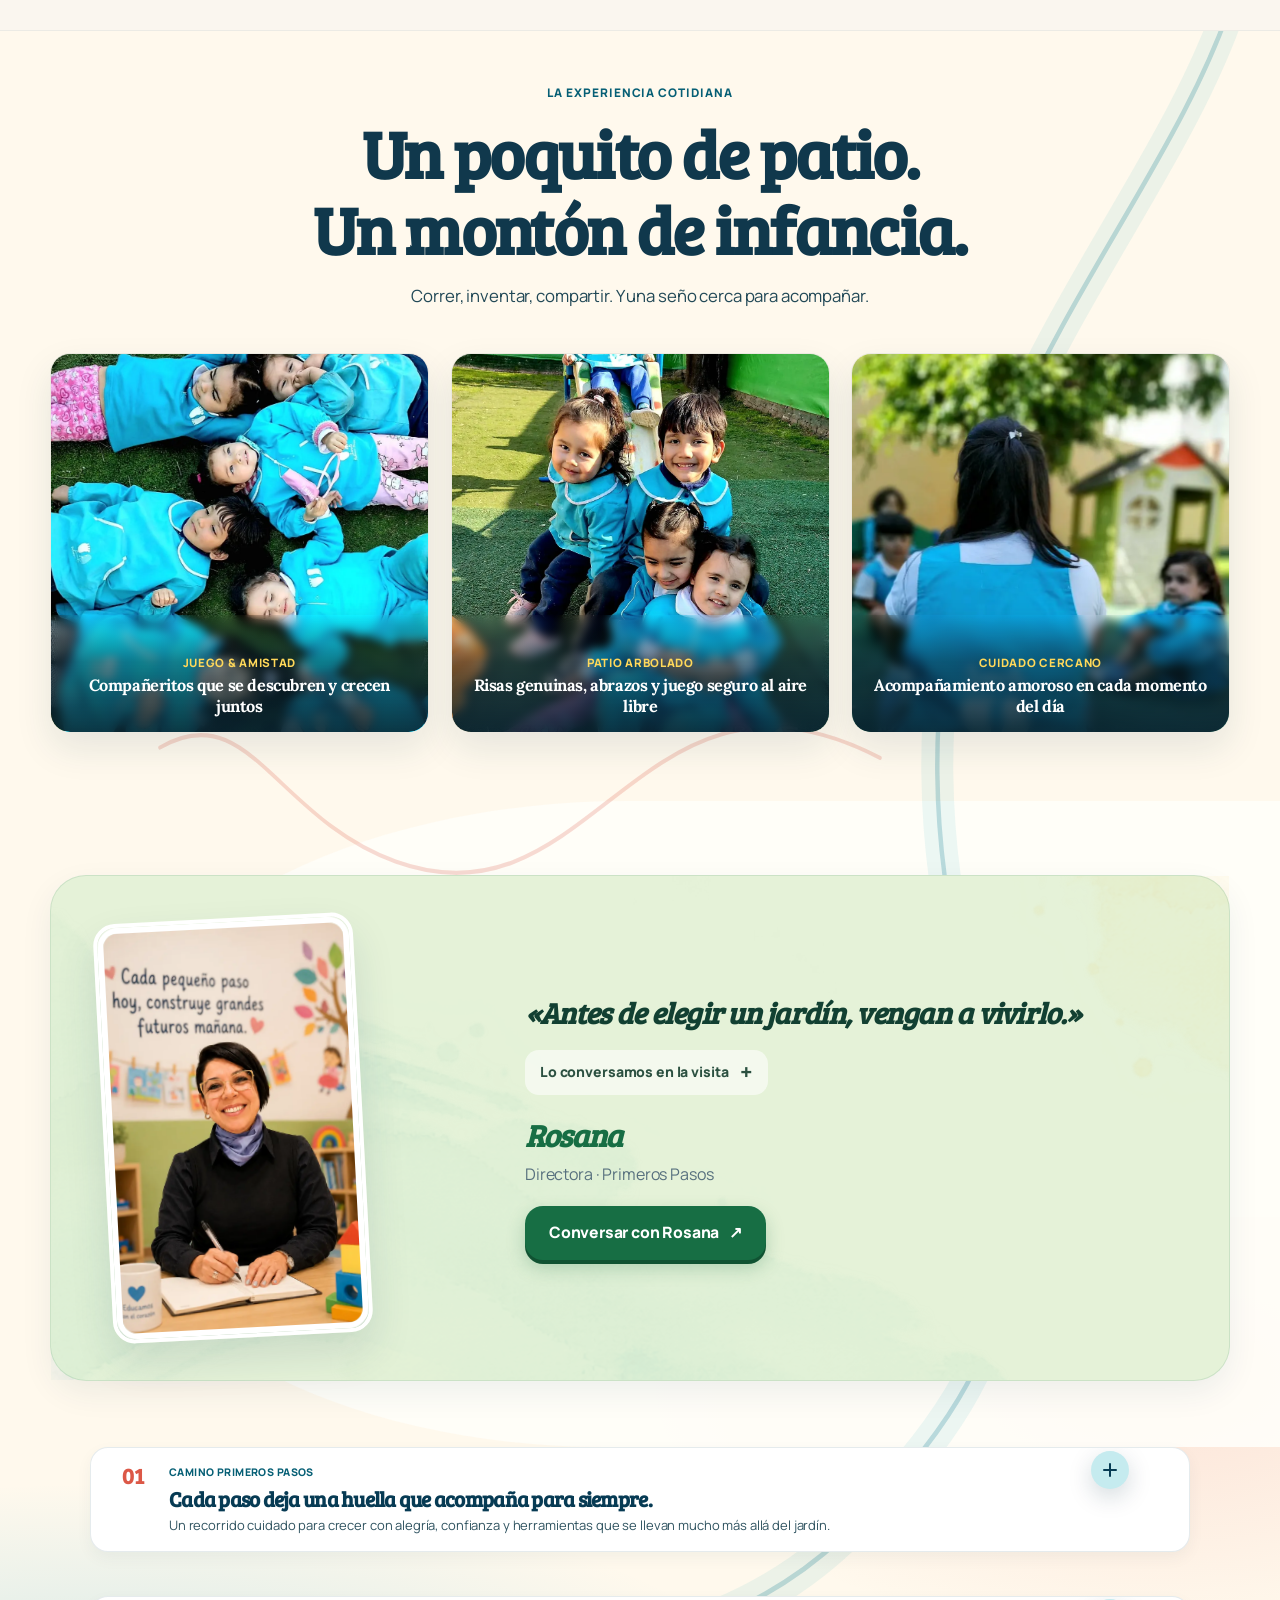
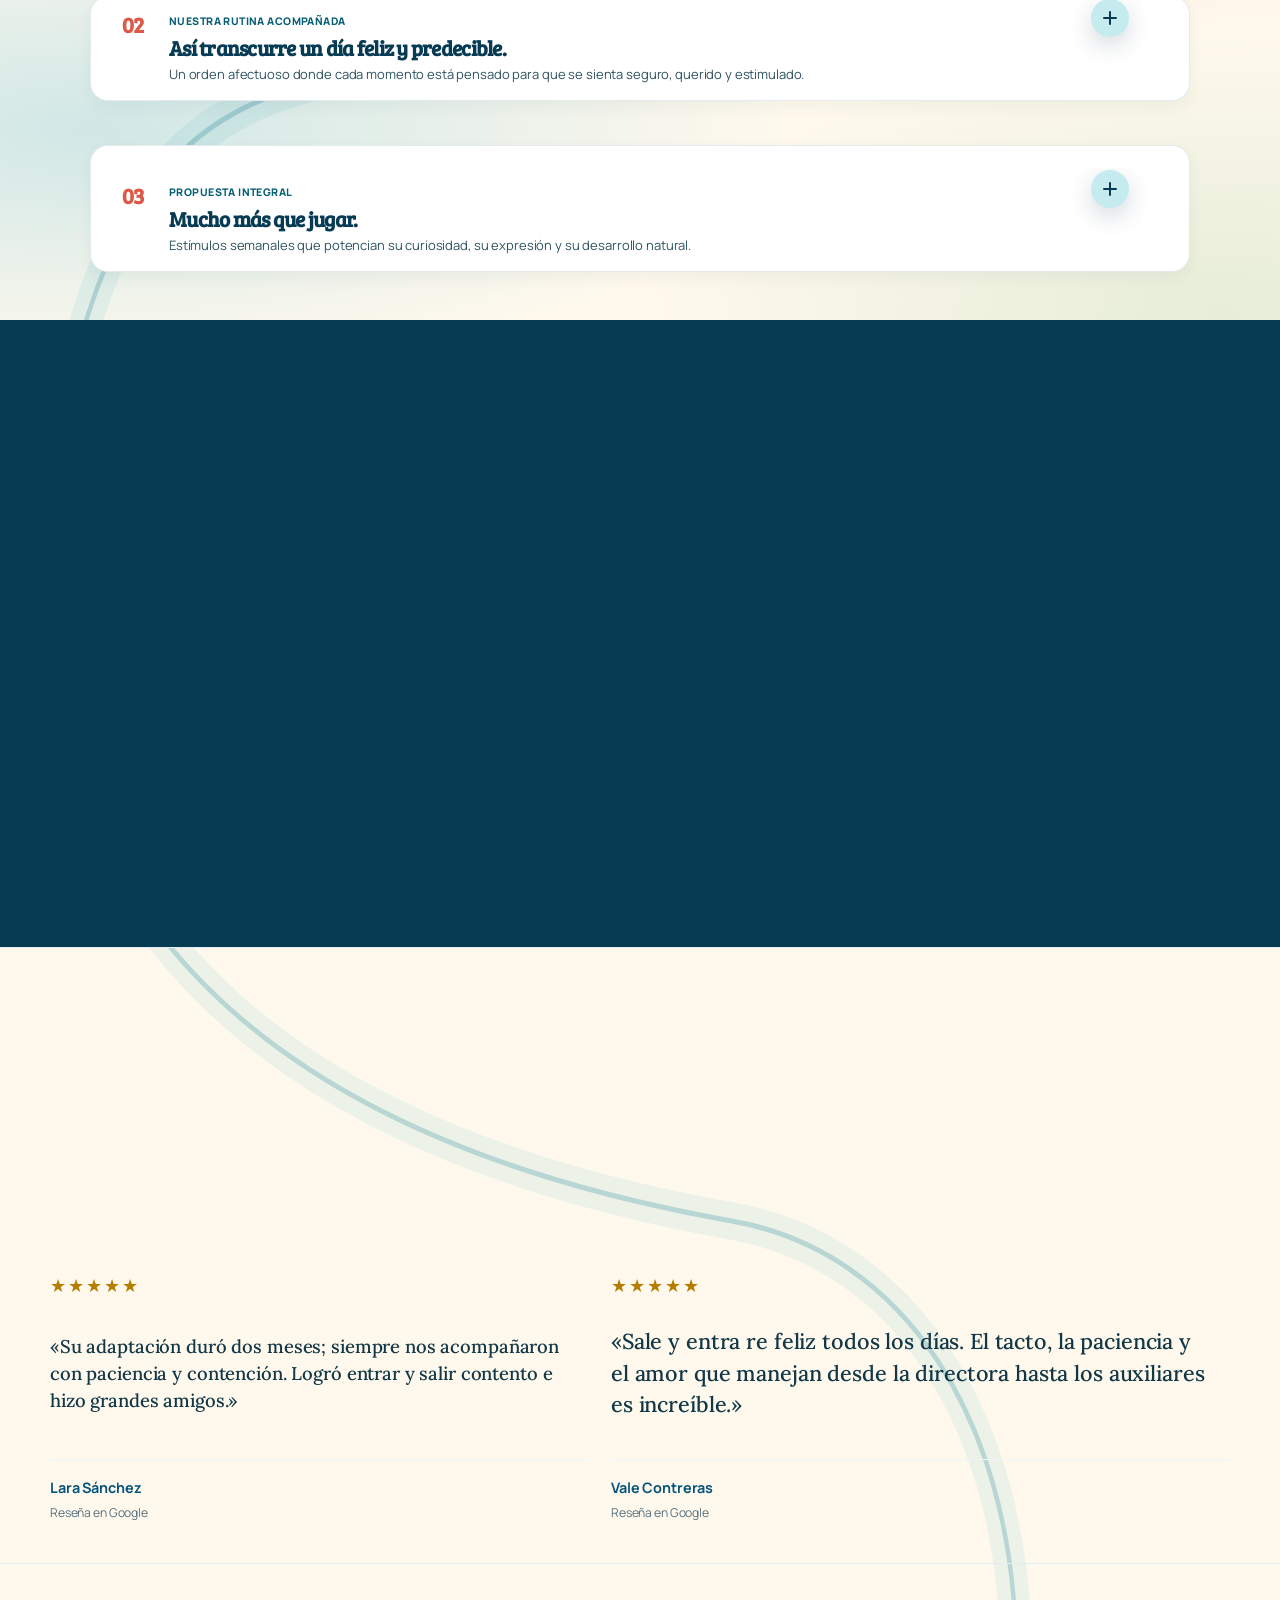
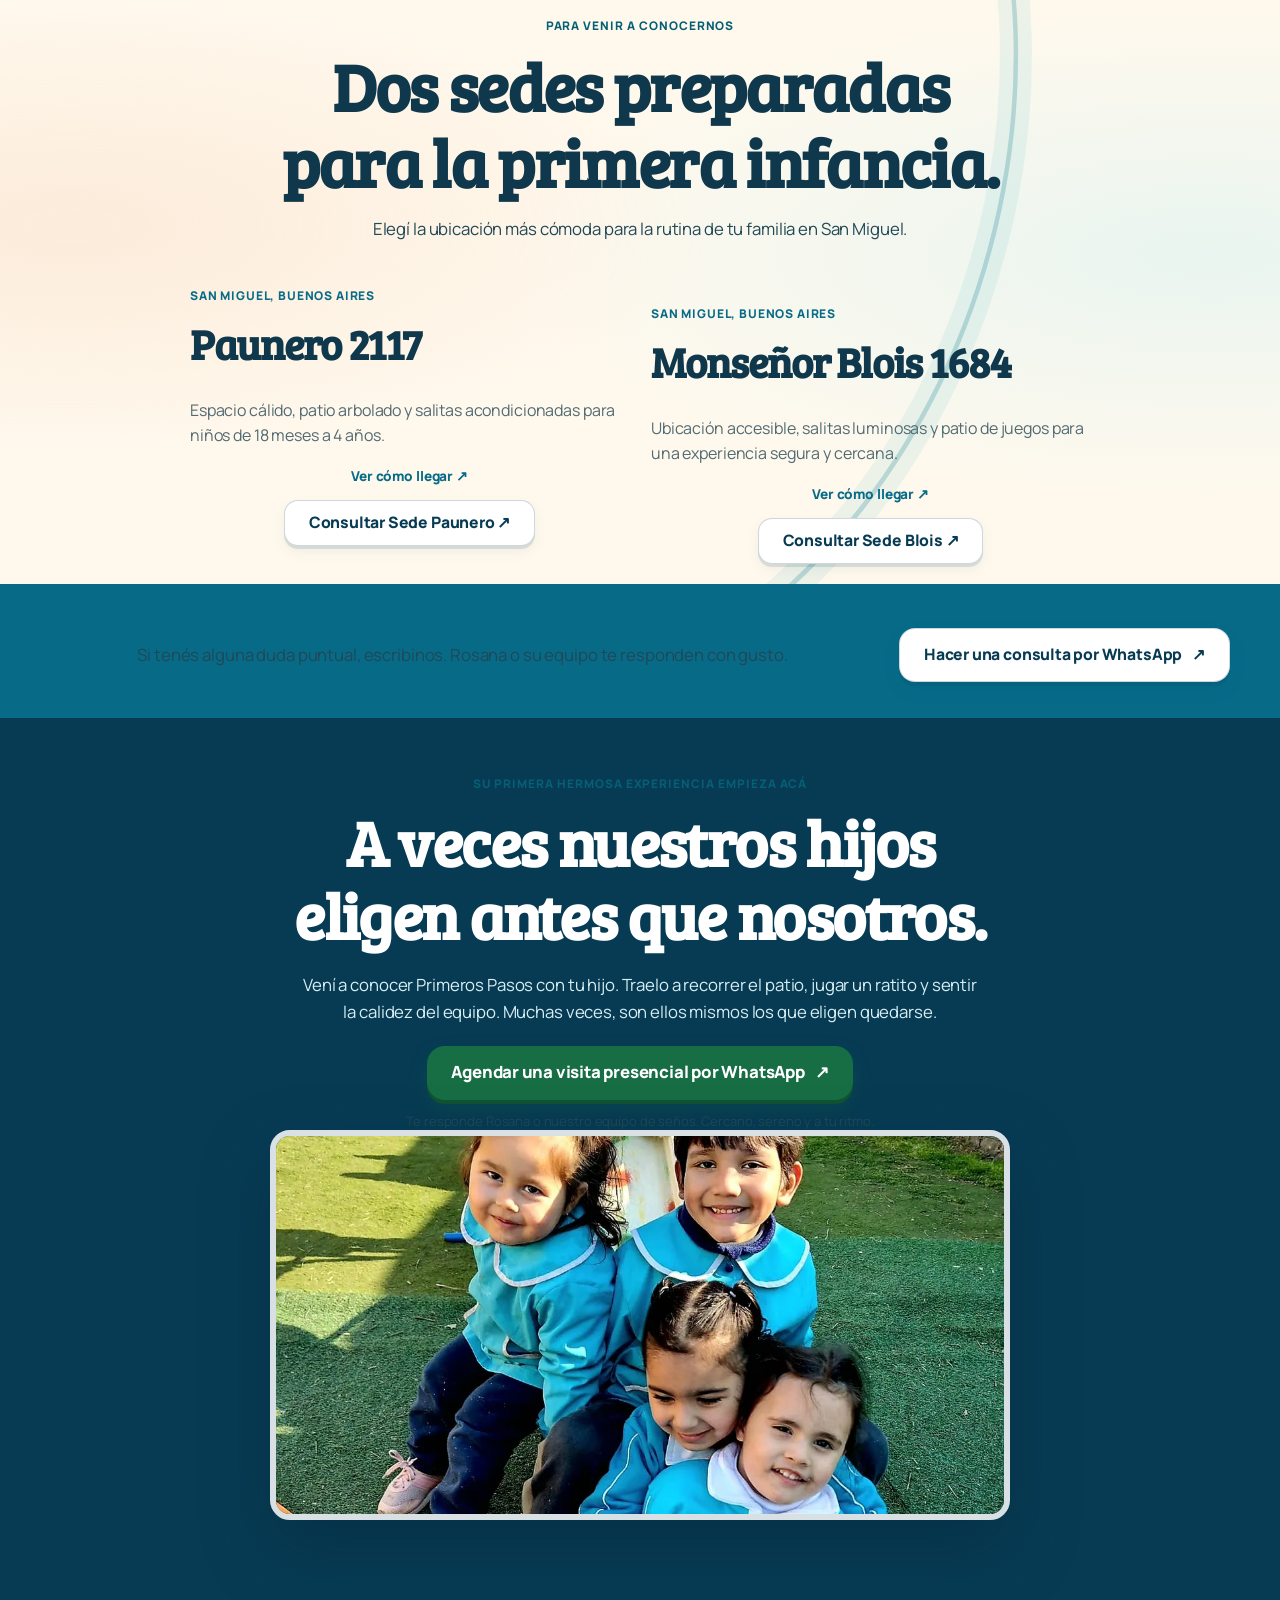
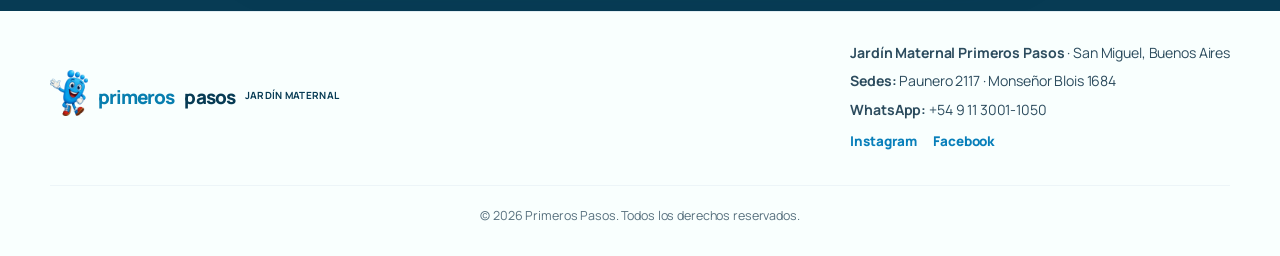
==== commit abb20def: "fix(visual): calibrar espacios verticales, contraste y acordeones premium en vivo-premium.css y ajus" ====
--- a/index.html
+++ b/index.html
@@ -134,7 +134,7 @@
         <div class="hero-copy reveal">
           <p class="eyebrow"><span class="eyebrow-dot" aria-hidden="true"></span> Jardín Maternal en San Miguel · 18 meses a 4 años</p>
           <h1>Acá se viene<br>a <em>jugar.</em></h1>
-          <p class="hero-lead">A hacer amigos. A crecer acompañado.<br>Al mejor lugar después del hogar.</p>
+          <p class="hero-lead">A hacer amigos. A crecer acompañado.<br>El mejor lugar después del hogar.</p>
             <div class="hero-actions">
               <a class="button button-primary hero-btn" href="https://wa.me/5491130011050?text=Hola%2C%20quiero%20conocer%20Primeros%20Pasos%20con%20mi%20hijo%2Fa%20y%20coordinar%20una%20visita." target="_blank" rel="noopener" data-track="whatsapp_hero">Agendar una visita <span aria-hidden="true">↗</span></a>
               <p class="microcopy">Una visita tranquila, sin compromiso ni apuros.</p>
--- a/css/vivo-premium.css
+++ b/css/vivo-premium.css
@@ -1,26 +1,108 @@
 /* Jardín Vivo Premium — capa visual: no altera URL, data-track ni tracking. */
 @font-face{font-family:'Bree Serif';src:url('../images/editorial/fonts/bree-serif.ttf') format('truetype');font-display:swap}
 :root{--vivo-ink:#073b54;--vivo-blue:#08758e;--vivo-paper:#f9fffe;--vivo-coral:#dc5847;--vivo-yellow:#f9d36f;--vivo-sage:#e5f2d8;--vivo-sky:#c5ebef;--vivo-green:#176e44;--vivo-shadow:0 18px 40px rgba(7,59,84,.13)}
-body.vivo-premium{background:var(--vivo-paper);color:var(--vivo-ink);font-family:'Editorial Manrope',Manrope,Arial,sans-serif;overflow-x:clip}.vivo-premium h1,.vivo-premium h2,.vivo-premium h3,.vivo-premium .offer-dialog h2{font-family:'Bree Serif','Editorial Lora',Georgia,serif;letter-spacing:-.025em}.vivo-premium .editorial-route,.vivo-premium .doodle{display:none}.vivo-premium main{isolation:isolate;position:relative}.vivo-crayon-route{position:absolute;inset:0;width:100%;height:100%;pointer-events:none;z-index:-1;overflow:visible}.vivo-crayon-route .base{fill:none;stroke:#168397;stroke-width:4;opacity:.18}.vivo-crayon-route .ink{fill:none;stroke:url(#vivo-route-color);stroke-width:11;stroke-linecap:round;stroke-dasharray:1000;stroke-dashoffset:1000;transition:stroke-dashoffset .1s linear}.vivo-premium .section-shell{width:min(1180px,calc(100% - 80px)}.vivo-premium .site-header{height:88px;background:rgba(249,255,254,.95);backdrop-filter:blur(12px);border:0;box-shadow:none;position:relative;z-index:4}.vivo-premium .brand{font-family:'Editorial Manrope',Arial,sans-serif;font-weight:800;color:var(--vivo-ink);letter-spacing:-.05em}.vivo-premium .brand span{color:#087eaf}.vivo-premium .brand small{font-family:'Editorial Manrope',Arial,sans-serif;color:var(--vivo-ink);letter-spacing:.03em}.vivo-premium .nav{gap:30px}.vivo-premium .nav a{font-weight:800;color:var(--vivo-ink)}.vivo-premium .nav .nav-cta{background:var(--vivo-green);border:0;color:#fff;border-radius:18px;box-shadow:0 8px 20px rgba(23,110,68,.2);padding:14px 22px}.vivo-premium .hero{min-height:665px;display:grid;grid-template-columns:.92fr 1.08fr;gap:48px;align-items:center;padding-top:35px;padding-bottom:38px;position:relative}.vivo-premium .hero:before{content:'';position:absolute;inset:-70px -5vw 0;background:url('../images/editorial/gouache-washes-transparent.png') center/cover no-repeat;opacity:.19;z-index:-1;pointer-events:none}.vivo-premium .hero-copy{z-index:1}.vivo-premium .hero .eyebrow{font-size:13px;color:var(--vivo-ink);font-weight:800;letter-spacing:.03em;text-transform:none}.vivo-premium .hero .eyebrow .eyebrow-dot{background:var(--vivo-coral)}.vivo-premium .hero h1{font-size:clamp(4.5rem,7vw,6.4rem);line-height:.94;max-width:610px;color:var(--vivo-ink)}.vivo-premium .hero h1 em{color:var(--vivo-coral);font-family:inherit;position:relative;z-index:0}.vivo-premium .hero h1 em:after{content:'';position:absolute;height:12px;left:-1%;right:1%;bottom:5px;background:var(--vivo-yellow);z-index:-1;transform:rotate(-2deg);border-radius:99px}.vivo-premium .hero-lead{font-size:18px;line-height:1.65;max-width:470px;color:#244f5d;margin:25px 0}.vivo-premium .hero-actions{display:block}.vivo-premium .button{min-height:54px;border-radius:18px;padding:14px 24px;background:var(--vivo-green);box-shadow:0 7px 16px rgba(23,110,68,.22),0 14px 25px rgba(23,110,68,.12);font-family:'Editorial Manrope',Arial,sans-serif;font-weight:800;transition:transform .2s cubic-bezier(.16,1,.3,1),box-shadow .2s cubic-bezier(.16,1,.3,1),background .2s ease}.vivo-premium .button:hover{background:#125b37;transform:translateY(-2px);box-shadow:0 10px 22px rgba(23,110,68,.28),0 18px 31px rgba(23,110,68,.16)}.vivo-premium .button:active{transform:scale(.98);transition-duration:.12s}.vivo-premium .hero-btn{font-size:16px}.vivo-premium .microcopy{color:#385b64;font-size:13px}.vivo-premium .hero-media-wrap{position:relative}.vivo-premium .hero-photo-main{height:545px;transform:rotate(1.6deg);filter:drop-shadow(0 19px 28px rgba(7,59,84,.15));overflow:visible}.vivo-premium .hero-photo-main picture,.vivo-premium .hero-photo-main img{width:100%;height:100%}.vivo-premium .hero-photo-main img{object-fit:cover;object-position:center 58%;border:7px solid #fff;border-radius:43% 45% 10% 12% / 14% 15% 10% 12%}.vivo-premium .hero-badge{display:none}.vivo-premium .hero-photo-main figcaption{display:block;position:absolute;top:25px;left:-30px;bottom:auto;right:auto;background:var(--vivo-yellow);color:var(--vivo-ink);border:0;border-radius:10px 10px 18px 10px;padding:13px 18px;font-family:'Bree Serif',Georgia,serif;font-size:20px;line-height:1.18;max-width:245px;transform:rotate(-7deg);box-shadow:0 6px 14px rgba(7,59,84,.1)}
-.vivo-premium .trust{padding:0;border:0;background:transparent}.vivo-premium .trust-grid{display:grid;grid-template-columns:repeat(4,1fr);background:var(--vivo-ink);color:#fff;border-radius:28px 28px 8px 8px;overflow:hidden}.vivo-premium .trust-item{padding:24px 26px;border:0}.vivo-premium .trust-item+.trust-item{border-left:1px solid rgba(255,255,255,.16)}.vivo-premium .trust-badge-icon{color:var(--vivo-yellow)}.vivo-premium .trust-content strong{font-family:'Bree Serif',Georgia,serif;font-size:22px;color:#fff}.vivo-premium .trust-content span{font-size:13px;color:#d5ecf1;line-height:1.45}.vivo-premium .experience-mosaic{padding:98px 0 72px}.vivo-premium .experience-mosaic .section-intro{max-width:780px;margin:0 0 30px;text-align:left}.vivo-premium .section-intro .eyebrow{display:none}.vivo-premium .section-intro h2{font-size:clamp(2.6rem,4vw,4.3rem);color:var(--vivo-ink)}.vivo-premium .section-sub{font-size:17px;color:#315661;max-width:540px}.vivo-premium .mosaic-grid{display:grid;grid-template-columns:1.15fr 1fr 1fr;grid-template-rows:440px;gap:24px}.vivo-premium .mosaic-card,.vivo-premium .mosaic-featured{grid-column:auto;grid-row:auto;border-radius:0;overflow:visible;box-shadow:none;position:relative}.vivo-premium .mosaic-card:nth-child(2){margin-top:28px}.vivo-premium .mosaic-card:nth-child(3){margin-top:62px}.vivo-premium .mosaic-card picture,.vivo-premium .mosaic-card img{height:100%;width:100%;border-radius:20px;overflow:hidden}.vivo-premium .mosaic-card img{border:6px solid #fff;box-shadow:var(--vivo-shadow);object-position:center 38%}.vivo-premium .mosaic-card:nth-child(2) img{object-position:center 32%}.vivo-premium .mosaic-card:nth-child(3) img{object-position:center 32%}.vivo-premium .mosaic-caption{background:#fffce9;color:var(--vivo-ink);bottom:12px;left:14px;right:14px;padding:10px 13px;border-radius:6px;text-align:center}.vivo-premium .mosaic-caption .mosaic-tag{color:var(--vivo-blue);font-size:10px}.vivo-premium .mosaic-caption h3{font-family:'Bree Serif',Georgia,serif;font-size:18px;line-height:1.18;margin-top:3px}.vivo-premium .director-section{padding:86px 0 66px;background:transparent}.vivo-premium .director-card{display:grid;grid-template-columns:285px 1fr;gap:72px;align-items:center;padding:48px 66px;border-radius:64px 34px 68px 36px;background:var(--vivo-sage);position:relative}.vivo-premium .director-card:before{content:'';position:absolute;inset:0;background:url('../images/editorial/gouache-washes-transparent.png') center/cover no-repeat;opacity:.08;mix-blend-mode:multiply;pointer-events:none}.vivo-premium .director-photo{width:260px;height:390px;margin:0;transform:rotate(-3deg);position:relative;z-index:1}.vivo-premium .director-photo picture,.vivo-premium .director-photo img{height:100%;width:100%}.vivo-premium .director-photo img{border:6px solid #fff;border-radius:80px 80px 20px 20px;object-fit:cover;box-shadow:var(--vivo-shadow)}.vivo-premium .director-letter{position:relative;z-index:1}.vivo-premium .director-letter>.eyebrow{display:none}.vivo-premium .director-letter h2{font-size:clamp(2.1rem,3.3vw,3.3rem);max-width:750px;color:#174d3c}.vivo-premium .letter-details{margin-top:20px}.vivo-premium .letter-details summary{display:inline-flex;align-items:center;gap:12px;list-style:none;background:rgba(255,255,255,.58);border-radius:14px;padding:11px 15px;color:#315a47;font-size:14px;font-weight:800;cursor:pointer}.vivo-premium .letter-details summary::-webkit-details-marker{display:none}.vivo-premium .letter-details summary span{font-size:22px;line-height:1}.vivo-premium .letter-details[open] summary span{font-size:0}.vivo-premium .letter-details[open] summary span:after{content:'−';font-size:22px}.vivo-premium .letter-body{max-width:670px;color:#365d4b;margin-top:15px;font-size:15px;line-height:1.7}.vivo-premium .director-signature-block{margin:17px 0 0}.vivo-premium .signature-name{font-family:'Bree Serif',Georgia,serif;font-size:31px;color:var(--vivo-green)}.vivo-premium .director-cta{margin-top:17px}.vivo-premium .learning-chapters{padding:20px 0 50px;background:transparent}.vivo-premium .learning-chapters .section-shell{width:min(1100px,calc(100% - 80px))}.vivo-premium .chapter{border:0;background:#fff;border-radius:20px;margin:13px 0;box-shadow:0 5px 15px rgba(7,59,84,.06)}.vivo-premium .chapter-summary{padding:22px 26px;min-height:0!important;gap:18px}.vivo-premium .chapter-number{font-family:'Bree Serif',Georgia,serif;color:var(--vivo-coral);font-size:26px}.vivo-premium .chapter-heading .eyebrow{font-size:10px;color:var(--vivo-blue)}.vivo-premium .chapter-title{font-family:'Bree Serif',Georgia,serif;font-size:25px;color:var(--vivo-ink)}.vivo-premium .chapter-intro{font-size:14px;line-height:1.5}.vivo-premium .chapter-toggle{background:var(--vivo-sky);border-radius:50%;width:42px;height:42px;flex:0 0 42px}.vivo-premium .chapter-content{padding:5px 0 30px}.vivo-premium .promo-section{padding:80px 0 62px;background:transparent}.vivo-premium .promo-container{padding:0}.vivo-premium .promo-header{max-width:850px;text-align:left;margin:0 0 28px}.vivo-premium .promo-header .eyebrow{display:none}.vivo-premium .promo-title{font-family:'Bree Serif',Georgia,serif;font-size:clamp(2.6rem,4vw,4.1rem);color:var(--vivo-ink);max-width:650px}.vivo-premium .promo-title:after{content:'La próxima aventura puede empezar acá.';display:block;color:var(--vivo-coral)}.vivo-premium .promo-lead{font-size:16px;max-width:450px;color:#315761;margin-top:16px}.vivo-premium .promo-cards-grid{display:grid;grid-template-columns:repeat(3,1fr);gap:22px}.vivo-premium .promo-card{padding:21px 22px 10px;border:0;border-radius:20px;box-shadow:0 8px 18px rgba(7,59,84,.1);min-height:220px;position:relative}.vivo-premium .promo-card--featured{background:var(--vivo-yellow);transform:rotate(-1.5deg)}.vivo-premium .promo-card:not(.promo-card--featured){background:var(--vivo-sky);transform:rotate(1deg)}.vivo-premium .promo-card--accent{background:#f8bdb0!important;transform:rotate(-.8deg)!important}.vivo-premium .promo-badge-pill{position:static;background:transparent;color:var(--vivo-ink);padding:0;font-size:11px;text-align:right;margin:0 0 5px}.vivo-premium .promo-card--featured .promo-badge-pill{background:transparent;color:var(--vivo-ink)}.vivo-premium .promo-card-body{display:flex;flex-direction:column;height:100%}.vivo-premium .promo-sala-name{font-family:'Bree Serif',Georgia,serif;font-size:29px;color:var(--vivo-ink)}.vivo-premium .promo-regular-price{font-size:12px;color:#405a64;margin:5px 0 7px}.vivo-premium .promo-price-block{margin:0 0 8px;color:var(--vivo-ink)}.vivo-premium .promo-currency{font-size:22px}.vivo-premium .promo-amount{font-size:37px;font-family:'Editorial Manrope',Arial,sans-serif;font-weight:800}.vivo-premium .promo-urgency-sticker{font-size:10px;letter-spacing:0;color:var(--vivo-ink);margin:0 0 10px}.vivo-premium .promo-card .button{min-height:44px;background:transparent;box-shadow:none;color:var(--vivo-ink);border-radius:0;border-top:1px dashed rgba(7,59,84,.45);padding:11px 0 7px;margin-top:auto;font-size:13px;justify-content:space-between}.vivo-premium .promo-card .button:hover{transform:translateX(3px);background:transparent;box-shadow:none}.vivo-premium .promo-footer-note{font-size:12px;color:#3d5b64;margin-top:22px}.vivo-premium .stories-section{padding:56px 0;background:var(--vivo-ink)}.vivo-premium .stories-section .section-intro{text-align:left;margin:0 0 25px}.vivo-premium .stories-section .eyebrow{display:none}.vivo-premium .stories-section h2{color:#fff;font-size:clamp(2.5rem,4vw,4.1rem);max-width:750px}.vivo-premium .stories-section .section-sub{color:#d7eaee;max-width:570px}.vivo-premium .stories-grid{gap:18px}.vivo-premium .story-card{background:rgba(255,255,255,.94);border:0;border-radius:18px;padding:24px;box-shadow:none}.vivo-premium .story-card:nth-child(2){transform:translateY(20px)}.vivo-premium .story-card:nth-child(3){transform:translateY(40px)}.vivo-premium .story-avatar{display:none}.vivo-premium .story-header strong{color:var(--vivo-ink);font-family:'Bree Serif',Georgia,serif;font-size:19px}.vivo-premium .story-body{font-family:'Bree Serif',Georgia,serif;font-size:17px;line-height:1.5;color:#315764}.vivo-premium .story-footer{border:0}.vivo-premium .story-tag{color:var(--vivo-green)}.vivo-premium .stories-section .section-action{margin-top:70px}.vivo-premium .reviews-section{padding:86px 0 70px;background:transparent}.vivo-premium .reviews-section .section-intro{text-align:left}.vivo-premium .reviews-section .eyebrow{display:none}.vivo-premium .reviews-section h2{font-size:clamp(2.5rem,3.8vw,4rem)}.vivo-premium .review-card{background:transparent;border:0;box-shadow:none;padding:5px 28px 5px 0;border-right:1px solid #bddbe0;border-radius:0}.vivo-premium .review-card:last-child{border-right:0}.vivo-premium .review-stars{color:#d09b17}.vivo-premium .review-card>p{font-family:'Bree Serif',Georgia,serif;font-size:19px;line-height:1.5;color:#264e5d}.vivo-premium .review-card--featured{transform:translateY(20px)}.vivo-premium .locations-section{padding:68px 0;background:#e2f2f5}.vivo-premium .locations-section .section-intro{text-align:left}.vivo-premium .locations-section .eyebrow{display:none}.vivo-premium .locations-section h2{font-size:clamp(2.5rem,3.7vw,3.8rem);max-width:670px}.vivo-premium .locations-grid{gap:20px}.vivo-premium .location-card{background:#fff;border-radius:22px;border:0;box-shadow:none;padding:25px}.vivo-premium .location-icon{background:var(--vivo-yellow);color:var(--vivo-ink)}.vivo-premium .location-card h3{font-family:'Bree Serif',Georgia,serif;color:var(--vivo-ink)}.vivo-premium .location-actions .button{background:#fff;color:var(--vivo-green);border:1px solid var(--vivo-green);box-shadow:none;min-height:46px}.vivo-premium .faq-section{padding:62px 0;background:transparent}.vivo-premium .faq-layout{gap:60px}.vivo-premium .faq-intro .eyebrow{display:none}.vivo-premium .faq-intro h2{font-size:clamp(2.4rem,3.5vw,3.6rem)}.vivo-premium .faq-cta{margin-top:22px}.vivo-premium .accordion details{border-color:#bbd8df}.vivo-premium .accordion summary{font-weight:800;color:var(--vivo-ink);padding:7px 0}.vivo-premium .final-cta{padding:82px 0;background:var(--vivo-ink)}.vivo-premium .final-cta-card{display:grid;grid-template-columns:1fr .82fr;gap:60px;text-align:left;align-items:center}.vivo-premium .final-cta-card h2{font-size:clamp(3rem,4.8vw,5.3rem);color:#fff}.vivo-premium .final-lead,.vivo-premium .final-micro{color:#d8edf1}.vivo-premium .final-photo-editorial{grid-column:2;grid-row:1/5;height:410px;margin:0}.vivo-premium .final-photo-editorial img{height:100%;width:100%;object-fit:cover;object-position:center 50%;border-radius:35% 10% 35% 10%;border:6px solid rgba(255,255,255,.85)}.vivo-premium .final-btn{background:var(--vivo-green)}.vivo-premium .site-footer{padding:35px 0;background:var(--vivo-paper)}.vivo-premium .whatsapp-float{background:var(--vivo-green);border-radius:18px;box-shadow:0 10px 22px rgba(23,110,68,.2)}
-@media(max-width:767px){.vivo-premium .section-shell,.vivo-premium .learning-chapters .section-shell{width:calc(100% - 40px)}.vivo-premium .site-header{height:76px;padding:0 20px;background:rgba(249,255,254,.96)}.vivo-premium .brand-mark{width:31px;height:39px}.vivo-premium .brand{font-size:20px}.vivo-premium .brand small{font-size:8px}.vivo-premium .menu-toggle{border:1px solid #b9dce1;border-radius:50%;width:44px;height:44px;background:#fff}.vivo-premium .nav{background:#fff;border-radius:18px;box-shadow:var(--vivo-shadow);left:20px;right:20px;top:66px;padding:18px}.vivo-premium .nav .nav-cta{display:none}.vivo-premium .hero{min-height:0;display:flex;flex-direction:column;align-items:stretch;gap:0;padding:20px 0 26px}.vivo-premium .hero:before{inset:-45px -20px 0;background-size:auto 100%;opacity:.15}.vivo-premium .hero-copy{order:0}.vivo-premium .hero .eyebrow{font-size:11px;margin-bottom:12px}.vivo-premium .hero h1{font-size:58px;line-height:.99}.vivo-premium .hero h1 br{display:none}.vivo-premium .hero h1 em:after{height:8px;bottom:3px}.vivo-premium .hero-lead{font-size:16px;line-height:1.55;margin:17px 0 0}.vivo-premium .hero-media-wrap{order:1;margin:28px 2px 0}.vivo-premium .hero-photo-main{height:365px;transform:rotate(1.3deg)}.vivo-premium .hero-photo-main img{border-width:6px;object-position:center 56%}.vivo-premium .hero-photo-main figcaption{font-size:15px;left:-8px;top:13px;padding:11px 13px;max-width:175px}.vivo-premium .hero-actions{order:2;margin-top:24px;width:100%}.vivo-premium .hero-actions .button{width:100%;font-size:16px}.vivo-premium .hero-actions .microcopy{text-align:center;font-size:11px}.vivo-premium .trust{width:100%}.vivo-premium .trust-grid{border-radius:0;grid-template-columns:1fr 1fr}.vivo-premium .trust-item{padding:17px 20px}.vivo-premium .trust-item+.trust-item{border-left:0}.vivo-premium .trust-item:nth-child(even){border-left:1px solid rgba(255,255,255,.14)}.vivo-premium .trust-item:nth-child(n+3){border-top:1px solid rgba(255,255,255,.14)}.vivo-premium .trust-badge-icon{display:none}.vivo-premium .trust-content strong{font-size:19px}.vivo-premium .trust-content span{font-size:11px}.vivo-premium .experience-mosaic{padding:43px 0 35px}.vivo-premium .experience-mosaic .section-intro{margin-bottom:24px}.vivo-premium .section-intro h2{font-size:36px;line-height:1.08}.vivo-premium .section-sub{font-size:15px;line-height:1.6;margin-top:14px}.vivo-premium .mosaic-grid{grid-template-columns:1fr 1fr;grid-template-rows:350px 260px;gap:13px}.vivo-premium .mosaic-card,.vivo-premium .mosaic-featured{margin:0!important}.vivo-premium .mosaic-featured{grid-column:1/3;grid-row:1}.vivo-premium .mosaic-card:nth-child(2),.vivo-premium .mosaic-card:nth-child(3){grid-row:2}.vivo-premium .mosaic-card img{border-width:5px;object-position:center 35%}.vivo-premium .mosaic-caption{left:8px;right:8px;bottom:8px;padding:7px 8px}.vivo-premium .mosaic-caption h3{font-size:14px}.vivo-premium .mosaic-featured .mosaic-caption h3{font-size:19px}.vivo-premium .director-section{padding:39px 0 25px}.vivo-premium .director-card{display:flex;flex-direction:column;align-items:stretch;padding:34px 20px 29px;gap:0;border-radius:37px 22px 43px 25px}.vivo-premium .director-photo{width:230px;height:345px;margin:0 auto 38px}.vivo-premium .director-photo img{border-width:5px}.vivo-premium .director-letter h2{font-size:35px;line-height:1.11}.vivo-premium .letter-details{margin-top:18px}.vivo-premium .letter-details summary{font-size:13px}.vivo-premium .letter-body{font-size:15px;line-height:1.68}.vivo-premium .signature-name{font-size:29px}.vivo-premium .director-cta .button{width:100%}.vivo-premium .learning-chapters{padding:16px 0 32px}.vivo-premium .chapter{margin:10px 0;border-radius:16px}.vivo-premium .chapter-summary{padding:17px;gap:11px;grid-template-columns:26px 1fr 35px}.vivo-premium .chapter-number{font-size:20px}.vivo-premium .chapter-title{font-size:20px;line-height:1.2}.vivo-premium .chapter-intro{font-size:12px}.vivo-premium .chapter-toggle{width:35px;height:35px;flex-basis:35px}.vivo-premium .promo-section{padding:45px 0 27px}.vivo-premium .promo-title{font-size:37px;line-height:1.08}.vivo-premium .promo-title:after{margin-top:2px}.vivo-premium .promo-lead{font-size:15px}.vivo-premium .promo-cards-grid{grid-template-columns:1fr;gap:14px;margin:24px 4px 0}.vivo-premium .promo-card{min-height:0;padding:16px 19px 4px;border-radius:17px}.vivo-premium .promo-card--featured,.vivo-premium .promo-card:not(.promo-card--featured),.vivo-premium .promo-card--accent{transform:rotate(0)!important}.vivo-premium .promo-card--featured{transform:rotate(-1.2deg)!important}.vivo-premium .promo-card:nth-child(2){transform:rotate(1deg)!important}.vivo-premium .promo-card--accent{transform:rotate(-.8deg)!important}.vivo-premium .promo-card-body{display:grid;grid-template-columns:1fr auto;align-items:end}.vivo-premium .promo-sala-name{font-size:28px;grid-column:1;grid-row:1}.vivo-premium .promo-regular-price{grid-column:1;grid-row:2}.vivo-premium .promo-price-block{grid-column:2;grid-row:1/3;text-align:right}.vivo-premium .promo-amount{font-size:31px}.vivo-premium .promo-urgency-sticker{grid-column:1/3;grid-row:3;margin-top:4px}.vivo-premium .promo-card .button{grid-column:1/3;grid-row:4}.vivo-premium .stories-section{padding:45px 0}.vivo-premium .stories-section h2{font-size:36px}.vivo-premium .stories-grid{grid-template-columns:1fr;gap:14px}.vivo-premium .story-card:nth-child(2),.vivo-premium .story-card:nth-child(3){transform:none}.vivo-premium .story-card{padding:20px}.vivo-premium .story-body{font-size:17px}.vivo-premium .stories-section .section-action{margin-top:22px}.vivo-premium .reviews-section{padding:46px 0 36px}.vivo-premium .reviews-grid{grid-template-columns:1fr;gap:0}.vivo-premium .review-card,.vivo-premium .review-card:last-child{border-right:0;border-bottom:1px solid #bddbe0;padding:22px 0}.vivo-premium .review-card--featured{transform:none}.vivo-premium .review-card>p{font-size:18px}.vivo-premium .locations-section{padding:45px 0}.vivo-premium .locations-grid{grid-template-columns:1fr}.vivo-premium .location-card{padding:22px}.vivo-premium .faq-section{padding:42px 0}.vivo-premium .faq-layout{grid-template-columns:1fr;gap:26px}.vivo-premium .faq-intro h2{font-size:35px}.vivo-premium .faq-cta{width:100%}.vivo-premium .final-cta{padding:48px 0}.vivo-premium .final-cta-card{display:flex;flex-direction:column;gap:0;text-align:left}.vivo-premium .final-cta-card h2{font-size:51px;line-height:1.03}.vivo-premium .final-photo-editorial{order:3;width:100%;height:300px;margin:26px 0 22px}.vivo-premium .final-photo-editorial img{border-width:5px;border-radius:28% 10% 28% 10%}.vivo-premium .final-actions{order:4;width:100%}.vivo-premium .final-btn{width:100%;font-size:15px}.vivo-premium .site-footer{padding:27px 20px 94px}.vivo-premium .footer-top{display:block}.vivo-premium .footer-details{margin-top:20px}.vivo-premium .whatsapp-float{display:none}.vivo-premium .whatsapp-mobile-bar{display:block;background:var(--vivo-green);border-radius:15px;left:20px;right:20px;bottom:14px;width:auto;box-shadow:0 8px 21px rgba(23,110,68,.28);font-weight:800}.vivo-premium .whatsapp-mobile-bar.is-collision-hidden{opacity:0;pointer-events:none}}
-@media(prefers-reduced-motion:reduce){.vivo-crayon-route .ink{stroke-dashoffset:0!important}.vivo-premium *, .vivo-premium *:before,.vivo-premium *:after{scroll-behavior:auto!important;transition:none!important;animation:none!important}.vivo-premium .button:hover{transform:none}}
+body.vivo-premium{background:var(--vivo-paper);color:var(--vivo-ink);font-family:'Editorial Manrope',Manrope,Arial,sans-serif;overflow-x:clip}.vivo-premium h1,.vivo-premium h2,.vivo-premium h3,.vivo-premium .offer-dialog h2{font-family:'Bree Serif','Editorial Lora',Georgia,serif;letter-spacing:-.025em}.vivo-crayon-route{display:none!important}.editorial-route{position:absolute;inset:0;z-index:-1;width:100%;height:100%;pointer-events:none;opacity:.58;mix-blend-mode:multiply}.editorial-route path{fill:none;stroke-linecap:round;stroke-linejoin:round}.editorial-route-soft{stroke:#35b4c5;stroke-width:36px;opacity:.16}.editorial-route-ink{stroke:#087b9a;stroke-width:5px;opacity:.42}.editorial-route-branch{stroke:#dc5847;stroke-width:4px;opacity:.36}@media(min-width:768px){.editorial-route--desktop{display:block!important}.editorial-route--mobile{display:none!important}}@media(max-width:767px){.editorial-route--desktop{display:none!important}.editorial-route--mobile{display:block!important;opacity:.48}.editorial-route-soft{stroke-width:24px;opacity:.14}.editorial-route-ink{stroke-width:4px}.editorial-route-branch{stroke-width:3.5px}}.vivo-premium main{isolation:isolate;position:relative}.vivo-premium .section-shell{width:min(1180px,calc(100% - 80px))}.vivo-premium .site-header{height:88px;background:rgba(249,255,254,.95);backdrop-filter:blur(12px);border:0;box-shadow:none;position:relative;z-index:4}.vivo-premium .brand{font-family:'Editorial Manrope',Arial,sans-serif;font-weight:800;color:var(--vivo-ink);letter-spacing:-.05em}.vivo-premium .brand span{color:#087eaf}.vivo-premium .brand small{font-family:'Editorial Manrope',Arial,sans-serif;color:var(--vivo-ink);letter-spacing:.03em}.vivo-premium .nav{gap:30px}.vivo-premium .nav a{font-weight:800;color:var(--vivo-ink)}.vivo-premium .nav .nav-cta{background:var(--vivo-green);border:0;color:#fff;border-radius:18px;box-shadow:0 4px 0 #105232,0 8px 20px rgba(23,110,68,.2);padding:14px 22px}.vivo-premium .hero{min-height:580px;display:grid;grid-template-columns:.92fr 1.08fr;gap:48px;align-items:center;padding-top:18px;padding-bottom:28px;position:relative}.vivo-premium .hero:before{content:'';position:absolute;inset:-40px -5vw 0;background:url('../images/editorial/gouache-washes-transparent.png') center/cover no-repeat;opacity:.19;z-index:-1;pointer-events:none}.vivo-premium .hero-copy{z-index:1}.vivo-premium .hero .eyebrow{font-size:13px;color:var(--vivo-ink);font-weight:800;letter-spacing:.03em;text-transform:none}.vivo-premium .hero .eyebrow .eyebrow-dot{background:var(--vivo-coral)}.vivo-premium .hero h1{font-size:clamp(4.2rem,6.5vw,6rem);line-height:.94;max-width:610px;color:var(--vivo-ink)}.vivo-premium .hero h1 em{color:var(--vivo-coral);font-family:inherit;position:relative;z-index:0}.vivo-premium .hero h1 em:after{content:'';position:absolute;height:12px;left:-1%;right:1%;bottom:5px;background:var(--vivo-yellow);z-index:-1;transform:rotate(-2deg);border-radius:99px}.vivo-premium .hero-lead{font-size:18px;line-height:1.65;max-width:470px;color:#1a3d4d;margin:20px 0}.vivo-premium .hero-actions{display:block}.vivo-premium .button{min-height:54px;border-radius:18px;padding:14px 24px;background:var(--vivo-green);box-shadow:0 4px 0 #105232,0 8px 18px rgba(23,110,68,.22),0 16px 28px rgba(23,110,68,.1);font-family:'Editorial Manrope',Arial,sans-serif;font-weight:800;transition:transform .2s cubic-bezier(.16,1,.3,1),box-shadow .2s cubic-bezier(.16,1,.3,1),background .2s ease}.vivo-premium .button:hover{background:#125b37;transform:translateY(-3px);box-shadow:0 6px 0 #105232,0 12px 24px rgba(23,110,68,.28),0 20px 34px rgba(23,110,68,.14)}.vivo-premium .button:active{transform:translateY(2px);box-shadow:0 1px 0 #105232,0 3px 8px rgba(23,110,68,.18);transition-duration:.1s}.vivo-premium .hero-btn{font-size:16px}.vivo-premium .microcopy{color:#2d4f59;font-size:13px}.vivo-premium .hero-media-wrap{position:relative}.vivo-premium .hero-photo-main{height:520px;transform:rotate(1.6deg);filter:drop-shadow(0 19px 28px rgba(7,59,84,.15));overflow:visible}.vivo-premium .hero-photo-main picture,.vivo-premium .hero-photo-main img{width:100%;height:100%}.vivo-premium .hero-photo-main img{object-fit:cover;object-position:center 58%;border:7px solid #fff;border-radius:43% 45% 10% 12% / 14% 15% 10% 12%}.vivo-premium .hero-badge{display:none}.vivo-premium .hero-photo-main figcaption{display:block;position:absolute;top:25px;left:-30px;bottom:auto;right:auto;background:var(--vivo-yellow);color:var(--vivo-ink);border:0;border-radius:10px 10px 18px 10px;padding:13px 18px;font-family:'Bree Serif',Georgia,serif;font-size:20px;line-height:1.18;max-width:245px;transform:rotate(-7deg);box-shadow:0 6px 14px rgba(7,59,84,.1)}
+.vivo-premium .trust{padding:0;border:0;background:transparent}.vivo-premium .trust-grid{display:grid;grid-template-columns:repeat(4,1fr);background:var(--vivo-ink);color:#fff;border-radius:28px 28px 8px 8px;overflow:hidden}.vivo-premium .trust-item{padding:22px 24px;border:0}.vivo-premium .trust-item+.trust-item{border-left:1px solid rgba(255,255,255,.16)}.vivo-premium .trust-badge-icon{color:var(--vivo-yellow)}.vivo-premium .trust-content strong{font-family:'Bree Serif',Georgia,serif;font-size:22px;color:#fff}.vivo-premium .trust-content span{font-size:13px;color:#d5ecf1;line-height:1.45}.vivo-premium .experience-mosaic{padding:72px 0 56px}.vivo-premium .experience-mosaic .section-intro{max-width:780px;margin:0 0 26px;text-align:left}.vivo-premium .section-intro .eyebrow{display:none}.vivo-premium .section-intro h2{font-size:clamp(2.6rem,4vw,4.3rem);color:var(--vivo-ink)}.vivo-premium .section-sub{font-size:17px;color:#264e5c;max-width:540px}.vivo-premium .mosaic-grid{display:grid;grid-template-columns:1.15fr 1fr 1fr;grid-template-rows:440px;gap:24px}.vivo-premium .mosaic-card,.vivo-premium .mosaic-featured{grid-column:auto;grid-row:auto;border-radius:0;overflow:visible;box-shadow:none;position:relative}.vivo-premium .mosaic-card:nth-child(2){margin-top:28px}.vivo-premium .mosaic-card:nth-child(3){margin-top:62px}.vivo-premium .mosaic-card picture,.vivo-premium .mosaic-card img{height:100%;width:100%;border-radius:20px;overflow:hidden}.vivo-premium .mosaic-card img{border:6px solid #fff;box-shadow:var(--vivo-shadow);object-position:center 38%}.vivo-premium .mosaic-card:nth-child(2) img{object-position:center 32%}.vivo-premium .mosaic-card:nth-child(3) img{object-position:center 32%}.vivo-premium .mosaic-caption{background:#fffce9;color:var(--vivo-ink);bottom:12px;left:14px;right:14px;padding:10px 13px;border-radius:6px;text-align:center}.vivo-premium .mosaic-caption .mosaic-tag{color:var(--vivo-blue);font-size:10px}.vivo-premium .mosaic-caption h3{font-family:'Bree Serif',Georgia,serif;font-size:18px;line-height:1.18;margin-top:3px}.vivo-premium .director-section{padding:64px 0 50px;background:transparent}.vivo-premium .director-card{display:grid;grid-template-columns:285px 1fr;gap:72px;align-items:center;padding:44px 60px;border-radius:64px 34px 68px 36px;background:var(--vivo-sage);position:relative}.vivo-premium .director-card:before{content:'';position:absolute;inset:0;background:url('../images/editorial/gouache-washes-transparent.png') center/cover no-repeat;opacity:.08;mix-blend-mode:multiply;pointer-events:none}.vivo-premium .director-photo{width:260px;height:390px;margin:0;transform:rotate(-3deg);position:relative;z-index:1}.vivo-premium .director-photo picture,.vivo-premium .director-photo img{height:100%;width:100%}.vivo-premium .director-photo img{border:6px solid #fff;border-radius:80px 80px 20px 20px;object-fit:cover;box-shadow:var(--vivo-shadow)}.vivo-premium .director-letter{position:relative;z-index:1}.vivo-premium .director-letter>.eyebrow{display:none}.vivo-premium .director-letter h2{font-size:clamp(2.1rem,3.3vw,3.3rem);max-width:750px;color:#174d3c}.vivo-premium .letter-details{margin-top:18px}.vivo-premium .letter-details summary{display:inline-flex;align-items:center;gap:12px;list-style:none;background:rgba(255,255,255,.58);border-radius:14px;padding:11px 15px;color:#2b5040;font-size:14px;font-weight:800;cursor:pointer}.vivo-premium .letter-details summary::-webkit-details-marker{display:none}.vivo-premium .letter-details summary span{font-size:22px;line-height:1}.vivo-premium .letter-details[open] summary span{font-size:0}.vivo-premium .letter-details[open] summary span:after{content:'−';font-size:22px}.vivo-premium .letter-body{max-width:670px;color:#2e5240;margin-top:15px;font-size:15px;line-height:1.7}.vivo-premium .director-signature-block{margin:17px 0 0}.vivo-premium .signature-name{font-family:'Bree Serif',Georgia,serif;font-size:31px;color:var(--vivo-green)}.vivo-premium .director-cta{margin-top:17px}.vivo-premium .learning-chapters{padding:18px 0 42px;background:transparent}.vivo-premium .learning-chapters .section-shell{width:min(1100px,calc(100% - 80px))}.vivo-premium .chapter{border:0;background:#fff;border-radius:20px;margin:11px 0;box-shadow:0 5px 15px rgba(7,59,84,.06)}.vivo-premium .chapter-summary{padding:18px 24px;min-height:0!important;gap:16px}.vivo-premium .chapter-number{font-family:'Bree Serif',Georgia,serif;color:var(--vivo-coral);font-size:26px}.vivo-premium .chapter-heading .eyebrow{font-size:10px;color:var(--vivo-blue)}.vivo-premium .chapter-title{font-family:'Bree Serif',Georgia,serif;font-size:25px;color:var(--vivo-ink);max-width:none}.vivo-premium .chapter-intro{font-size:14px;line-height:1.5;color:#3a5d68}.vivo-premium .chapter-toggle{background:var(--vivo-sky);border-radius:50%;width:42px;height:42px;flex:0 0 42px}.vivo-premium .chapter-content{padding:5px 0 28px}.vivo-premium .promo-section{padding:60px 0 48px;background:transparent}.vivo-premium .promo-container{padding:0}.vivo-premium .promo-header{max-width:850px;text-align:left;margin:0 0 24px}.vivo-premium .promo-header .eyebrow{display:none}.vivo-premium .promo-title{font-family:'Bree Serif',Georgia,serif;font-size:clamp(2.6rem,4vw,4.1rem);color:var(--vivo-ink);max-width:650px}.vivo-premium .promo-lead{font-size:16px;max-width:450px;color:#264e5c;margin-top:14px}.vivo-premium .promo-cards-grid{display:grid;grid-template-columns:repeat(3,1fr);gap:22px}.vivo-premium .promo-card{padding:21px 22px 10px;border:0;border-radius:20px;box-shadow:0 8px 18px rgba(7,59,84,.1);min-height:220px;position:relative}.vivo-premium .promo-card--featured{background:var(--vivo-yellow);transform:rotate(-.8deg)}.vivo-premium .promo-card:not(.promo-card--featured){background:var(--vivo-sky);transform:rotate(.5deg)}.vivo-premium .promo-card--accent{background:#f8bdb0!important;transform:rotate(-.4deg)!important}.vivo-premium .promo-badge-pill{position:static;background:transparent;color:var(--vivo-ink);padding:0;font-size:11px;text-align:right;margin:0 0 5px;font-weight:800}.vivo-premium .promo-card--featured .promo-badge-pill{background:transparent;color:var(--vivo-ink)}.vivo-premium .promo-card-body{display:flex;flex-direction:column;height:100%}.vivo-premium .promo-sala-name{font-family:'Bree Serif',Georgia,serif;font-size:29px;color:var(--vivo-ink)}.vivo-premium .promo-regular-price{font-size:12px;color:#3a5663;margin:5px 0 7px}.vivo-premium .promo-price-block{margin:0 0 8px;color:var(--vivo-ink)}.vivo-premium .promo-currency{font-size:22px}.vivo-premium .promo-amount{font-size:37px;font-family:'Editorial Manrope',Arial,sans-serif;font-weight:800}.vivo-premium .promo-urgency-sticker{font-size:10px;letter-spacing:.02em;color:var(--vivo-ink);margin:0 0 10px;font-weight:700}.vivo-premium .promo-card .button{min-height:44px;background:transparent;box-shadow:none;color:var(--vivo-ink);border-radius:0;border-top:1px dashed rgba(7,59,84,.45);padding:11px 0 7px;margin-top:auto;font-size:13px;font-weight:800;justify-content:space-between}.vivo-premium .promo-card .button:hover{transform:translateX(3px);background:transparent;box-shadow:none}.vivo-premium .promo-footer-note{font-size:12px;color:#3a5663;margin-top:20px}.vivo-premium .stories-section{padding:50px 0;background:var(--vivo-ink)}.vivo-premium .stories-section .section-intro{text-align:left;margin:0 0 22px}.vivo-premium .stories-section .eyebrow{display:none}.vivo-premium .stories-section h2{color:#fff;font-size:clamp(2.5rem,4vw,4.1rem);max-width:750px}.vivo-premium .stories-section .section-sub{color:#d7eaee;max-width:570px}.vivo-premium .stories-grid{gap:18px}.vivo-premium .story-card{background:rgba(255,255,255,.94);border:0;border-radius:18px;padding:22px;box-shadow:none}.vivo-premium .story-card:nth-child(2){transform:translateY(20px)}.vivo-premium .story-card:nth-child(3){transform:translateY(40px)}.vivo-premium .story-avatar{display:none}.vivo-premium .story-header strong{color:var(--vivo-ink);font-family:'Bree Serif',Georgia,serif;font-size:19px}.vivo-premium .story-body{font-family:'Bree Serif',Georgia,serif;font-size:17px;line-height:1.5;color:#264e5c}.vivo-premium .story-footer{border:0}.vivo-premium .story-tag{color:var(--vivo-green)}.vivo-premium .stories-section .section-action{margin-top:55px}.vivo-premium .reviews-section{padding:68px 0 56px;background:transparent}.vivo-premium .reviews-section .section-intro{text-align:left}.vivo-premium .reviews-section .eyebrow{display:none}.vivo-premium .reviews-section h2{font-size:clamp(2.5rem,3.8vw,4rem)}.vivo-premium .review-card{background:transparent;border:0;box-shadow:none;padding:5px 28px 5px 0;border-right:1px solid #bddbe0;border-radius:0}.vivo-premium .review-card:last-child{border-right:0}.vivo-premium .review-stars{color:#c68d10}.vivo-premium .review-card>p{font-family:'Bree Serif',Georgia,serif;font-size:19px;line-height:1.5;color:#1e4354}.vivo-premium .review-card--featured{transform:translateY(20px)}.vivo-premium .locations-section{padding:58px 0;background:#e2f2f5}.vivo-premium .locations-section .section-intro{text-align:left}.vivo-premium .locations-section .eyebrow{display:none}.vivo-premium .locations-section h2{font-size:clamp(2.5rem,3.7vw,3.8rem);max-width:670px}.vivo-premium .locations-grid{gap:20px}.vivo-premium .location-card{background:#fff;border-radius:22px;border:0;box-shadow:none;padding:25px}.vivo-premium .location-icon{background:var(--vivo-yellow);color:var(--vivo-ink)}.vivo-premium .location-card h3{font-family:'Bree Serif',Georgia,serif;color:var(--vivo-ink)}.vivo-premium .location-actions .button{background:#fff;color:var(--vivo-green);border:1px solid var(--vivo-green);box-shadow:0 3px 0 #c8e6d5,0 6px 14px rgba(23,110,68,.1);min-height:46px}.vivo-premium .location-actions .button:hover{box-shadow:0 5px 0 #c8e6d5,0 10px 20px rgba(23,110,68,.15);transform:translateY(-2px)}.vivo-premium .location-actions .button:active{transform:translateY(1px);box-shadow:0 1px 0 #c8e6d5,0 2px 6px rgba(23,110,68,.1)}.vivo-premium .faq-section{padding:52px 0;background:transparent}.vivo-premium .faq-layout{gap:60px}.vivo-premium .faq-intro .eyebrow{display:none}.vivo-premium .faq-intro h2{font-size:clamp(2.4rem,3.5vw,3.6rem)}.vivo-premium .faq-cta{margin-top:20px}.vivo-premium .accordion details{border-color:#a5cdd6}.vivo-premium .accordion summary{font-weight:800;color:var(--vivo-ink);padding:7px 0;font-size:15px}.vivo-premium .final-cta{padding:64px 0;background:var(--vivo-ink)}.vivo-premium .final-cta-card{display:grid;grid-template-columns:1fr .82fr;gap:52px;text-align:left;align-items:center}.vivo-premium .final-cta-card h2{font-size:clamp(3rem,4.8vw,5.3rem);color:#fff}.vivo-premium .final-lead,.vivo-premium .final-micro{color:#d8edf1}.vivo-premium .final-photo-editorial{grid-column:2;grid-row:1/5;height:390px;margin:0}.vivo-premium .final-photo-editorial img{height:100%;width:100%;object-fit:cover;object-position:center 50%;border-radius:35% 10% 35% 10%;border:6px solid rgba(255,255,255,.85)}.vivo-premium .final-btn{background:var(--vivo-green);box-shadow:0 4px 0 #105232,0 8px 18px rgba(23,110,68,.25)}.vivo-premium .final-btn:hover{box-shadow:0 6px 0 #105232,0 12px 24px rgba(23,110,68,.3);transform:translateY(-3px)}.vivo-premium .final-btn:active{transform:translateY(2px);box-shadow:0 1px 0 #105232,0 3px 8px rgba(23,110,68,.18)}.vivo-premium .site-footer{padding:30px 0;background:var(--vivo-paper)}.vivo-premium .whatsapp-float{background:var(--vivo-green);border-radius:18px;box-shadow:0 4px 0 #105232,0 10px 22px rgba(23,110,68,.2)}
+@media(max-width:767px){.vivo-premium .section-shell,.vivo-premium .learning-chapters .section-shell{width:calc(100% - 40px)}.vivo-premium .site-header{height:76px;padding:0 20px;background:rgba(249,255,254,.96)}.vivo-premium .brand-mark{width:31px;height:39px}.vivo-premium .brand{font-size:20px}.vivo-premium .brand small{font-size:8px}.vivo-premium .menu-toggle{border:1px solid #b9dce1;border-radius:50%;width:44px;height:44px;background:#fff}.vivo-premium .nav{background:#fff;border-radius:18px;box-shadow:var(--vivo-shadow);left:20px;right:20px;top:66px;padding:18px}.vivo-premium .nav .nav-cta{display:none}.vivo-premium .hero{min-height:0;display:flex;flex-direction:column;align-items:stretch;gap:0;padding:12px 0 20px}.vivo-premium .hero:before{inset:-30px -20px 0;background-size:auto 100%;opacity:.15}.vivo-premium .hero-copy{order:0}.vivo-premium .hero .eyebrow{font-size:11px;margin-bottom:10px}.vivo-premium .hero h1{font-size:clamp(44px,12vw,56px);line-height:.99}.vivo-premium .hero h1 br{display:none}.vivo-premium .hero h1 em:after{height:8px;bottom:3px}.vivo-premium .hero-lead{font-size:16px;line-height:1.55;margin:14px 0 0;color:#1a3d4d}.vivo-premium .hero-media-wrap{order:1;margin:22px 2px 0}.vivo-premium .hero-photo-main{height:340px;transform:rotate(1.3deg)}.vivo-premium .hero-photo-main img{border-width:6px;object-position:center 56%}.vivo-premium .hero-photo-main figcaption{font-size:15px;left:-8px;top:13px;padding:11px 13px;max-width:175px}.vivo-premium .hero-actions{order:2;margin-top:20px;width:100%}.vivo-premium .hero-actions .button{width:100%;font-size:16px}.vivo-premium .hero-actions .microcopy{text-align:center;font-size:11px;color:#2d4f59}.vivo-premium .trust{width:100%}.vivo-premium .trust-grid{border-radius:0;grid-template-columns:1fr 1fr}.vivo-premium .trust-item{padding:16px 18px}.vivo-premium .trust-item+.trust-item{border-left:0}.vivo-premium .trust-item:nth-child(even){border-left:1px solid rgba(255,255,255,.14)}.vivo-premium .trust-item:nth-child(n+3){border-top:1px solid rgba(255,255,255,.14)}.vivo-premium .trust-badge-icon{display:none}.vivo-premium .trust-content strong{font-size:19px}.vivo-premium .trust-content span{font-size:11px}.vivo-premium .experience-mosaic{padding:36px 0 30px}.vivo-premium .experience-mosaic .section-intro{margin-bottom:20px}.vivo-premium .section-intro h2{font-size:34px;line-height:1.08}.vivo-premium .section-sub{font-size:15px;line-height:1.6;margin-top:12px;color:#264e5c}.vivo-premium .mosaic-grid{grid-template-columns:1fr 1fr;grid-template-rows:340px 250px;gap:12px}.vivo-premium .mosaic-card,.vivo-premium .mosaic-featured{margin:0!important}.vivo-premium .mosaic-featured{grid-column:1/3;grid-row:1}.vivo-premium .mosaic-card:nth-child(2),.vivo-premium .mosaic-card:nth-child(3){grid-row:2}.vivo-premium .mosaic-card img{border-width:5px;object-position:center 35%}.vivo-premium .mosaic-caption{left:8px;right:8px;bottom:8px;padding:7px 8px}.vivo-premium .mosaic-caption h3{font-size:14px}.vivo-premium .mosaic-featured .mosaic-caption h3{font-size:19px}.vivo-premium .director-section{padding:32px 0 22px}.vivo-premium .director-card{display:flex;flex-direction:column;align-items:stretch;padding:28px 18px 24px;gap:0;border-radius:37px 22px 43px 25px}.vivo-premium .director-photo{width:220px;height:330px;margin:0 auto 30px}.vivo-premium .director-photo img{border-width:5px}.vivo-premium .director-letter h2{font-size:33px;line-height:1.11}.vivo-premium .letter-details{margin-top:16px}.vivo-premium .letter-details summary{font-size:13px}.vivo-premium .letter-body{font-size:15px;line-height:1.68;color:#2e5240}.vivo-premium .signature-name{font-size:28px}.vivo-premium .director-cta .button{width:100%}.vivo-premium .learning-chapters{padding:14px 0 28px}.vivo-premium .chapter{margin:8px 0;border-radius:16px}.vivo-premium .chapter-summary{padding:14px 16px;gap:10px;grid-template-columns:24px 1fr 34px}.vivo-premium .chapter-number{font-size:18px}.vivo-premium .chapter-title{font-size:19px;line-height:1.2}.vivo-premium .chapter-intro{font-size:12px;color:#3a5d68}.vivo-premium .chapter-toggle{width:34px;height:34px;flex-basis:34px}.vivo-premium .promo-section{padding:38px 0 24px}.vivo-premium .promo-title{font-size:35px;line-height:1.08}.vivo-premium .promo-lead{font-size:15px;color:#264e5c}.vivo-premium .promo-cards-grid{grid-template-columns:1fr;gap:12px;margin:20px 4px 0}.vivo-premium .promo-card{min-height:0;padding:14px 17px 4px;border-radius:17px}.vivo-premium .promo-card--featured,.vivo-premium .promo-card:not(.promo-card--featured),.vivo-premium .promo-card--accent{transform:rotate(0)!important}.vivo-premium .promo-card--featured{transform:rotate(-.6deg)!important}.vivo-premium .promo-card:nth-child(2){transform:rotate(.5deg)!important}.vivo-premium .promo-card--accent{transform:rotate(-.4deg)!important}.vivo-premium .promo-card-body{display:grid;grid-template-columns:1fr auto;align-items:end}.vivo-premium .promo-sala-name{font-size:26px;grid-column:1;grid-row:1}.vivo-premium .promo-regular-price{grid-column:1;grid-row:2}.vivo-premium .promo-price-block{grid-column:2;grid-row:1/3;text-align:right}.vivo-premium .promo-amount{font-size:30px}.vivo-premium .promo-urgency-sticker{grid-column:1/3;grid-row:3;margin-top:4px}.vivo-premium .promo-card .button{grid-column:1/3;grid-row:4}.vivo-premium .stories-section{padding:38px 0}.vivo-premium .stories-section h2{font-size:34px}.vivo-premium .stories-grid{grid-template-columns:1fr;gap:12px}.vivo-premium .story-card:nth-child(2),.vivo-premium .story-card:nth-child(3){transform:none}.vivo-premium .story-card{padding:18px}.vivo-premium .story-body{font-size:17px;color:#264e5c}.vivo-premium .stories-section .section-action{margin-top:20px}.vivo-premium .reviews-section{padding:40px 0 32px}.vivo-premium .reviews-grid{grid-template-columns:1fr;gap:0}.vivo-premium .review-card,.vivo-premium .review-card:last-child{border-right:0;border-bottom:1px solid #bddbe0;padding:18px 0}.vivo-premium .review-card--featured{transform:none}.vivo-premium .review-card>p{font-size:17px;color:#1e4354}.vivo-premium .locations-section{padding:38px 0}.vivo-premium .locations-grid{grid-template-columns:1fr}.vivo-premium .location-card{padding:20px}.vivo-premium .faq-section{padding:36px 0}.vivo-premium .faq-layout{grid-template-columns:1fr;gap:22px}.vivo-premium .faq-intro h2{font-size:33px}.vivo-premium .faq-cta{width:100%}.vivo-premium .final-cta{padding:40px 0}.vivo-premium .final-cta-card{display:flex;flex-direction:column;gap:0;text-align:left}.vivo-premium .final-cta-card h2{font-size:46px;line-height:1.03}.vivo-premium .final-photo-editorial{order:3;width:100%;height:280px;margin:22px 0 18px}.vivo-premium .final-photo-editorial img{border-width:5px;border-radius:28% 10% 28% 10%}.vivo-premium .final-actions{order:4;width:100%}.vivo-premium .final-btn{width:100%;font-size:15px}.vivo-premium .site-footer{padding:24px 20px 90px}.vivo-premium .footer-top{display:block}.vivo-premium .footer-details{margin-top:18px}.vivo-premium .whatsapp-float{display:none}.vivo-premium .whatsapp-mobile-bar{display:block;background:var(--vivo-green);border-radius:15px;left:20px;right:20px;bottom:14px;width:auto;box-shadow:0 3px 0 #105232,0 8px 21px rgba(23,110,68,.28);font-weight:800}.vivo-premium .whatsapp-mobile-bar.is-collision-hidden{opacity:0;pointer-events:none}}
+@media(prefers-reduced-motion:reduce){.vivo-premium *, .vivo-premium *:before,.vivo-premium *:after{scroll-behavior:auto!important;transition:none!important;animation:none!important}.vivo-premium .button:hover{transform:none}}
 
-/* El crayón vive en el borde: guía el scroll sin invadir contenido. */
-.vivo-crayon-route .base{stroke-width:3;opacity:.1}.vivo-crayon-route .ink{stroke-width:5;opacity:.52}.vivo-premium .section-shell{width:min(1180px,calc(100% - 80px))}
+/* ============================================================
+   AJUSTES FINALES VIVO-PREMIUM: ESPACIOS, CONTRASTE, 3D Y ACORDEONES
+   ============================================================ */
 
-/* La información extensa queda disponible, sin convertir la página en folleto. */
-#contenido .learning-chapters{padding:18px 0 42px!important}
-#contenido .chapter,#contenido .chapter[open],#contenido .chapter--journey{display:block!important;margin:12px 0!important;background:rgba(255,255,255,.88)!important;border:1px solid rgba(7,59,84,.1)!important;border-radius:20px!important;box-shadow:0 7px 18px rgba(7,59,84,.06)!important;overflow:hidden}
-#contenido .chapter-summary{display:grid!important;grid-template-columns:38px minmax(0,1fr) 42px!important;align-items:center!important;gap:16px!important;min-height:0!important;padding:19px 23px!important;background:transparent!important;pointer-events:auto!important;cursor:pointer}
-#contenido .chapter-heading{display:block!important}
-#contenido .chapter-heading .eyebrow{display:block!important;font-size:10px!important;margin-bottom:3px!important;color:var(--vivo-blue)!important}
-#contenido .chapter-title{display:block!important;max-width:none!important;font-family:'Bree Serif',Georgia,serif!important;font-size:25px!important;line-height:1.12!important;color:var(--vivo-ink)!important}
-#contenido .chapter-intro{display:block!important;max-width:none!important;margin:5px 0 0!important;font-size:13px!important;line-height:1.45!important;color:#42616a!important}
-#contenido .chapter-number{position:static!important;font-family:'Bree Serif',Georgia,serif!important;font-size:24px!important;color:var(--vivo-coral)!important;text-shadow:none!important}
-#contenido .chapter-toggle{position:static!important;display:block!important;width:42px!important;height:42px!important;background:var(--vivo-sky)!important;border-radius:50%!important}
-#contenido .chapter-content{display:none!important;max-width:none!important;margin:0!important;padding:4px 23px 28px!important;text-align:left!important}
+/* 1. Ritmo vertical: corrección de espacios muertos */
+#contenido .section-space{padding:46px 0 38px!important}
+#contenido .experience-mosaic{padding:48px 0 38px!important}
+#contenido .director-section{padding:44px 0 36px!important}
+#contenido .learning-chapters{padding:20px 0 38px!important}
+#contenido .promo-section{padding:46px 0 38px!important}
+#contenido .reviews-section,#contenido .locations-section{padding:48px 0 38px!important}
+#contenido .faq-section{padding:44px 0 36px!important}
+#contenido .final-cta{padding:52px 0 46px!important;background:var(--vivo-ink)!important}
+
+/* 2. Sección Historias: fondo vivo-ink nítido y alto contraste */
+#contenido .stories-section,body.vivo-premium #historias{padding:50px 0 44px!important;background:var(--vivo-ink)!important;color:#fff!important}
+#contenido .stories-section .eyebrow{display:block!important;color:#79d4e4!important;font-weight:800!important;font-size:11px!important;letter-spacing:.06em!important;text-transform:uppercase!important;margin-bottom:8px!important}
+#contenido .stories-section h2,#contenido .stories-section .stories-title{color:#fff!important;font-family:'Bree Serif',Georgia,serif!important;font-size:clamp(2.4rem,3.8vw,3.8rem)!important;line-height:1.08!important}
+#contenido .stories-section .section-sub{color:#d6eff3!important;font-size:16px!important;line-height:1.55!important}
+#contenido .story-card{background:#fff!important;border-radius:18px!important;box-shadow:0 8px 24px rgba(0,0,0,.14)!important;border:1px solid rgba(255,255,255,.2)!important}
+#contenido .story-header strong{color:var(--vivo-ink)!important}
+#contenido .story-body{color:#1a3c4a!important;font-size:16px!important;line-height:1.55!important}
+
+/* 3. Directora Rosana: contenedor sage y tipografía legible */
+#contenido .director-card{display:grid!important;grid-template-columns:270px 1fr!important;gap:56px!important;align-items:center!important;background:var(--vivo-sage)!important;border-radius:36px!important;padding:42px 52px!important;border:1px solid rgba(23,110,68,.12)!important;box-shadow:0 12px 32px rgba(7,59,84,.07)!important}
+#contenido .director-letter h2{color:#124032!important;font-family:'Bree Serif',Georgia,serif!important;line-height:1.15!important}
+#contenido .letter-body{color:#1c3e30!important;font-size:15.5px!important;line-height:1.68!important}
+#contenido .signature-name{color:var(--vivo-green)!important}
+
+/* 4. Acordeones: eliminar pseudo-elementos, centrar toggle y alinear columnas */
+#contenido .chapter-summary::before,#contenido .chapter-summary::after,.chapter-summary::before,.chapter-summary::after{display:none!important;content:none!important}
+#contenido .chapter,#contenido .chapter[open],#contenido .chapter--journey{display:block!important;margin:10px 0!important;background:#fff!important;border:1px solid rgba(7,59,84,.1)!important;border-radius:18px!important;box-shadow:0 6px 16px rgba(7,59,84,.05)!important;overflow:hidden!important}
+#contenido .chapter-summary{display:grid!important;grid-template-columns:40px minmax(0,1fr) 42px!important;align-items:center!important;gap:16px!important;min-height:0!important;padding:16px 22px!important;background:transparent!important;pointer-events:auto!important;cursor:pointer!important;list-style:none!important}
+#contenido .chapter-summary::-webkit-details-marker{display:none!important}
+#contenido .chapter-number{position:static!important;grid-column:1!important;display:flex!important;align-items:center!important;justify-content:center!important;font-family:'Bree Serif',Georgia,serif!important;font-size:22px!important;line-height:1!important;color:var(--vivo-coral)!important;text-shadow:none!important;margin:0!important;padding:0!important}
+#contenido .chapter-heading{position:static!important;grid-column:2!important;display:flex!important;flex-direction:column!important;gap:3px!important;width:100%!important;max-width:100%!important;min-width:0!important;margin:0!important;padding:0!important}
+#contenido .chapter-heading .eyebrow{display:block!important;font-size:10.5px!important;font-weight:800!important;letter-spacing:.04em!important;color:#065f75!important;text-transform:uppercase!important;margin:0 0 2px!important}
+#contenido .chapter-title{display:block!important;font-family:'Bree Serif',Georgia,serif!important;font-size:21px!important;line-height:1.2!important;color:var(--vivo-ink)!important;max-width:none!important;width:100%!important;margin:0!important;padding:0!important}
+#contenido .chapter-intro{display:block!important;font-size:13px!important;line-height:1.45!important;color:#2f5360!important;max-width:none!important;width:100%!important;margin:2px 0 0!important}
+#contenido .chapter-toggle{position:relative!important;grid-column:3!important;display:flex!important;align-items:center!important;justify-content:center!important;width:38px!important;height:38px!important;min-width:38px!important;background:var(--vivo-sky)!important;border-radius:50%!important;margin:0!important}
+#contenido .chapter-toggle::before,#contenido .chapter-toggle::after{content:''!important;position:absolute!important;top:50%!important;left:50%!important;width:14px!important;height:2px!important;border-radius:2px!important;background:var(--vivo-ink)!important;transform:translate(-50%,-50%)!important;transition:transform .18s ease!important}
+#contenido .chapter-toggle::after{transform:translate(-50%,-50%) rotate(90deg)!important}
+#contenido .chapter[open] .chapter-toggle::after{transform:translate(-50%,-50%) rotate(0deg)!important}
+#contenido .chapter-content{display:none!important;max-width:none!important;margin:0!important;padding:4px 22px 24px!important;text-align:left!important;border-top:1px solid rgba(7,59,84,.08)!important}
 #contenido .chapter[open] .chapter-content{display:block!important}
-#contenido .chapter[open] .chapter-summary{padding-bottom:14px!important}
-@media(max-width:767px){#contenido .learning-chapters{padding:15px 0 29px!important}#contenido .chapter,#contenido .chapter[open],#contenido .chapter--journey{margin:9px 0!important;border-radius:16px!important}#contenido .chapter-summary{grid-template-columns:27px minmax(0,1fr) 35px!important;gap:10px!important;padding:16px!important}#contenido .chapter-title{font-size:20px!important;line-height:1.15!important}#contenido .chapter-intro{font-size:12px!important;line-height:1.4!important}#contenido .chapter-number{font-size:20px!important}#contenido .chapter-toggle{width:35px!important;height:35px!important}#contenido .chapter-content{padding:3px 16px 22px!important}}
-@media(max-width:767px){.vivo-premium .whatsapp-mobile-bar{opacity:0;pointer-events:none;transform:translateY(12px);transition:opacity .2s ease,transform .2s ease}.vivo-premium .whatsapp-mobile-bar.vivo-ready{opacity:1;pointer-events:auto;transform:translateY(0)}}
+#contenido .chapter[open] .chapter-summary{padding-bottom:12px!important}
+
+/* 5. CTAs con profundidad 3D sutil y contraste impecable */
+#contenido .button-primary,#contenido .final-btn,#contenido .hero-btn,#contenido .site-header .nav-cta,#contenido .whatsapp-float,#contenido .whatsapp-mobile-bar,body.vivo-premium .button,body.vivo-premium .final-btn{background:var(--vivo-green)!important;color:#fff!important;box-shadow:0 4px 0 #105232,0 8px 18px rgba(23,110,68,.25)!important;border:0!important;border-radius:18px!important;font-weight:800!important;text-decoration:none!important;transition:transform .18s cubic-bezier(.16,1,.3,1),box-shadow .18s cubic-bezier(.16,1,.3,1),background .18s ease!important}
+#contenido .button-primary:hover,#contenido .final-btn:hover,#contenido .hero-btn:hover,#contenido .site-header .nav-cta:hover,#contenido .whatsapp-float:hover,body.vivo-premium .button:hover{background:#125b37!important;transform:translateY(-2px)!important;box-shadow:0 6px 0 #105232,0 12px 22px rgba(23,110,68,.3)!important}
+#contenido .button-primary:active,#contenido .final-btn:active,#contenido .hero-btn:active,#contenido .whatsapp-float:active,body.vivo-premium .button:active{transform:translateY(2px)!important;box-shadow:0 1px 0 #105232,0 3px 6px rgba(23,110,68,.18)!important}
+#contenido .promo-card .button,body.vivo-premium .promo-card .button{background:var(--vivo-green)!important;color:#fff!important;border:0!important;border-radius:14px!important;box-shadow:0 3px 0 #105232,0 6px 14px rgba(23,110,68,.22)!important;padding:12px 18px!important;min-height:44px!important;font-weight:800!important;display:flex!important;align-items:center!important;justify-content:center!important;gap:8px!important}
+#contenido .promo-card .button:hover{background:#125b37!important;transform:translateY(-2px)!important;box-shadow:0 5px 0 #105232,0 8px 18px rgba(23,110,68,.26)!important}
+#contenido .location-actions .button,body.vivo-premium .location-actions .button{background:#fff!important;color:var(--vivo-ink)!important;border:1.5px solid rgba(7,59,84,.2)!important;border-radius:14px!important;box-shadow:0 3px 0 rgba(7,59,84,.12),0 6px 14px rgba(7,59,84,.06)!important;font-weight:800!important}
+#contenido .location-actions .button:hover{border-color:var(--vivo-green)!important;color:var(--vivo-green)!important;transform:translateY(-2px)!important;box-shadow:0 5px 0 rgba(23,110,68,.2),0 8px 18px rgba(23,110,68,.12)!important}
+#contenido .faq-cta,body.vivo-premium .faq-cta{background:#fff!important;color:var(--vivo-ink)!important;border:1.5px solid rgba(7,59,84,.2)!important;border-radius:16px!important;box-shadow:0 4px 0 rgba(7,59,84,.14),0 8px 18px rgba(7,59,84,.08)!important;font-weight:800!important}
+#contenido .faq-cta:hover{transform:translateY(-2px)!important;border-color:var(--vivo-green)!important;color:var(--vivo-green)!important;box-shadow:0 6px 0 rgba(23,110,68,.2),0 10px 22px rgba(23,110,68,.14)!important}
+
+/* 6. Contraste tipográfico */
+.vivo-premium .eyebrow{color:#065f75!important}
+.vivo-premium .section-sub{color:#214856!important}
+.vivo-premium .review-card>p{color:#123746!important}
+.vivo-premium .review-stars{color:#b57d00!important}
+.vivo-premium .microcopy{color:#224956!important}
+
+/* 7. Mobile First (390px) */
+@media(max-width:767px){
+  #contenido .section-space{padding:30px 0 22px!important}
+  #contenido .hero{padding:10px 0 16px!important}
+  #contenido .experience-mosaic{padding:30px 0 24px!important}
+  #contenido .director-section{padding:26px 0 20px!important}
+  #contenido .learning-chapters{padding:12px 0 22px!important}
+  #contenido .promo-section{padding:30px 0 20px!important}
+  #contenido .stories-section{padding:36px 0 28px!important}
+  #contenido .reviews-section,#contenido .locations-section{padding:32px 0 24px!important}
+  #contenido .faq-section{padding:28px 0 20px!important}
+  #contenido .final-cta{padding:36px 0 30px!important}
+  #contenido .director-card{display:flex!important;flex-direction:column!important;gap:20px!important;padding:24px 18px!important;border-radius:26px!important}
+  #contenido .director-photo{width:200px!important;height:290px!important;margin:0 auto!important}
+  #contenido .director-letter h2{font-size:28px!important;line-height:1.15!important}
+  #contenido .chapter,#contenido .chapter[open],#contenido .chapter--journey{margin:8px 0!important;border-radius:16px!important}
+  #contenido .chapter-summary{grid-template-columns:26px minmax(0,1fr) 34px!important;gap:10px!important;padding:13px 15px!important}
+  #contenido .chapter-number{font-size:18px!important}
+  #contenido .chapter-title{font-size:18px!important;line-height:1.2!important}
+  #contenido .chapter-intro{font-size:12px!important;line-height:1.4!important;color:#2f5360!important}
+  #contenido .chapter-toggle{width:34px!important;height:34px!important}
+  #contenido .chapter-content{padding:3px 15px 18px!important}
+  #contenido .stories-section h2,#contenido .stories-section .stories-title{font-size:30px!important}
+  #contenido .final-cta-card h2{font-size:38px!important;line-height:1.05!important}
+  body.vivo-premium .whatsapp-mobile-bar{display:flex!important;align-items:center!important;justify-content:center!important;background:var(--vivo-green)!important;color:#fff!important;border-radius:16px!important;left:16px!important;right:16px!important;bottom:12px!important;width:auto!important;min-height:48px!important;box-shadow:0 3px 0 #105232,0 8px 21px rgba(23,110,68,.32)!important;font-weight:800!important;font-size:15px!important;opacity:0!important;pointer-events:none!important;transform:translateY(14px)!important;transition:opacity .25s ease,transform .25s ease!important}
+  body.vivo-premium .whatsapp-mobile-bar.vivo-ready{opacity:1!important;pointer-events:auto!important;transform:translateY(0)!important}
+  body.vivo-premium .whatsapp-mobile-bar.is-collision-hidden{opacity:0!important;pointer-events:none!important}
+  body.vivo-premium .menu-toggle{display:flex!important;align-items:center!important;justify-content:center!important;width:44px!important;height:44px!important;padding:9px!important;border:1px solid #b9dce1!important;border-radius:50%!important;background:#fff!important;position:relative!important;z-index:7!important}
+  body.vivo-premium .menu-toggle span:not(.sr-only){display:block!important;width:20px!important;height:2px!important;background:var(--vivo-ink)!important;border-radius:2px!important}
+  body.vivo-premium .nav{display:none!important}
+  body.vivo-premium .nav.is-open{display:flex!important;position:absolute!important;top:66px!important;left:20px!important;right:20px!important;z-index:6!important;flex-direction:column!important;align-items:stretch!important;gap:4px!important;padding:16px!important;background:#fff!important;border-radius:18px!important;box-shadow:var(--vivo-shadow)!important}
+  body.vivo-premium .nav.is-open a{display:block!important;padding:11px 8px!important;color:var(--vivo-ink)!important}
+  body.vivo-premium .nav.is-open .nav-cta{display:flex!important;justify-content:center!important;color:#fff!important;background:var(--vivo-green)!important;border-radius:12px!important}
+}
+
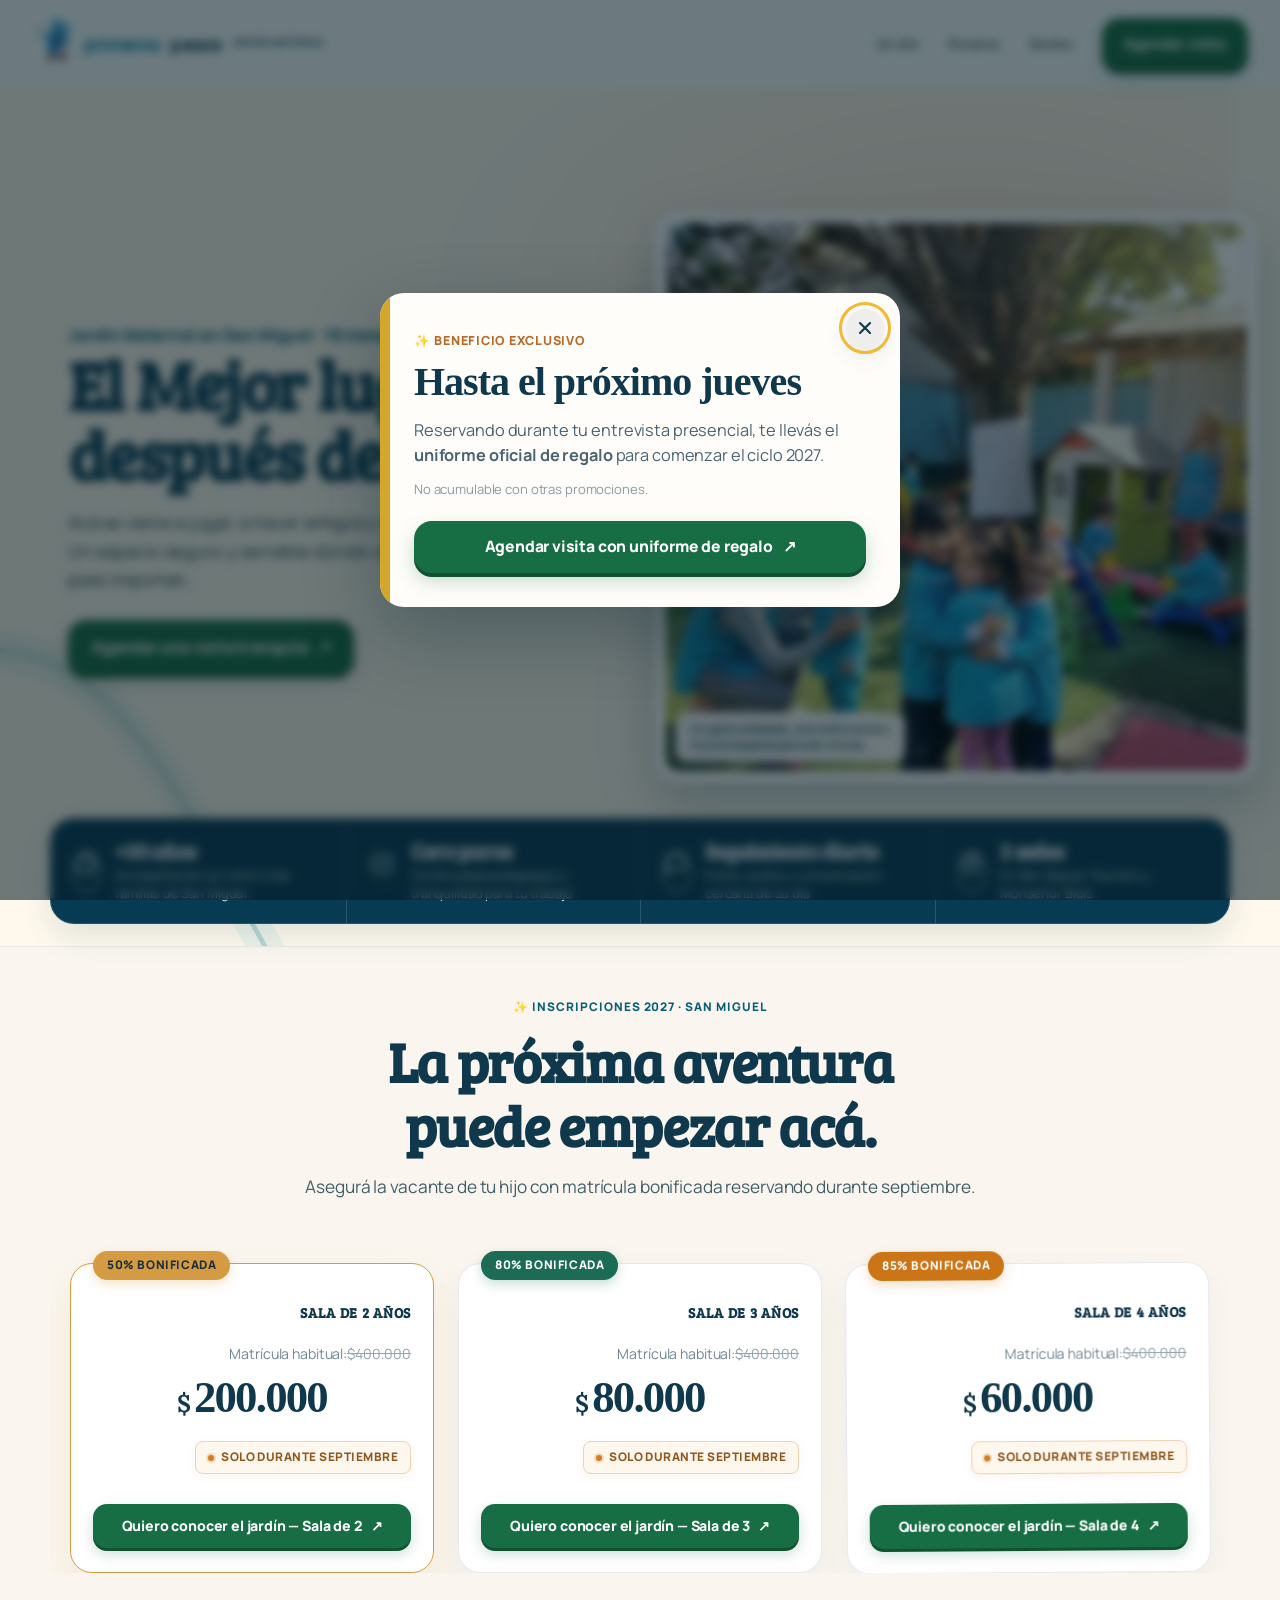
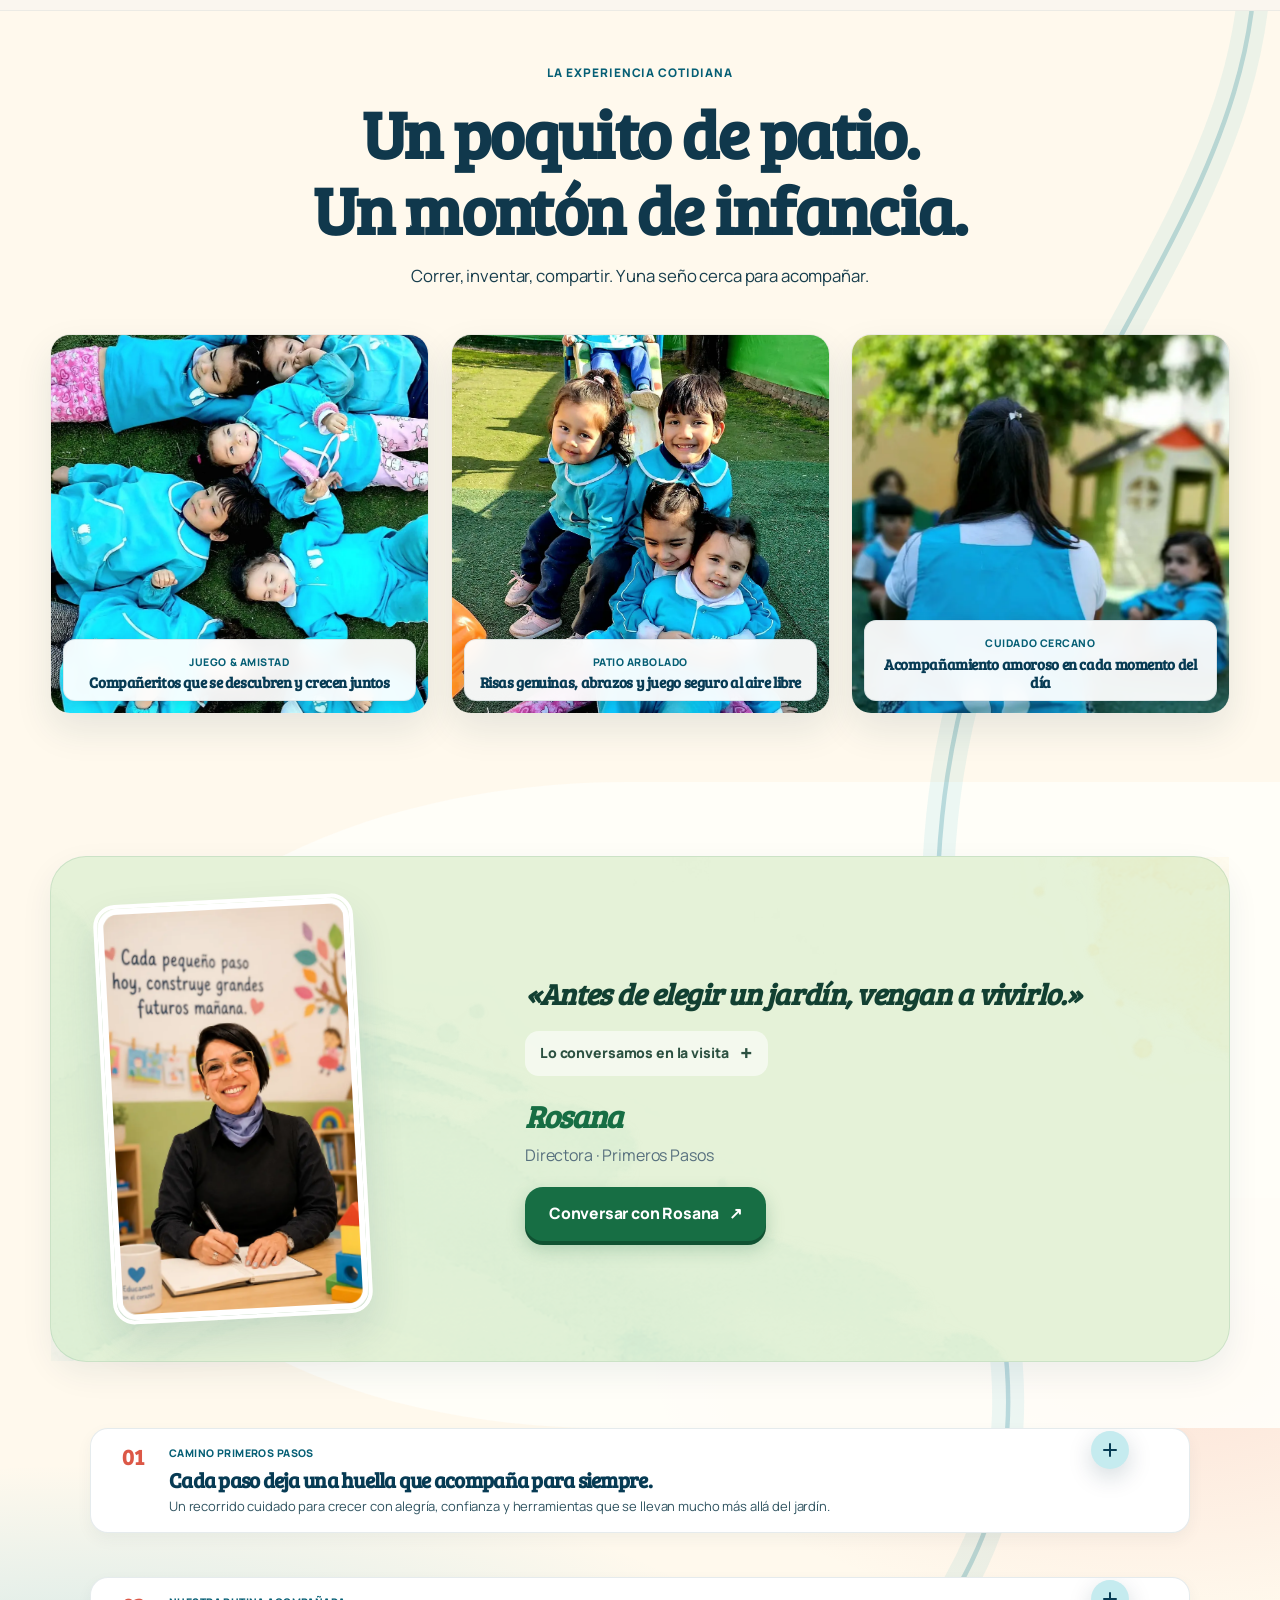
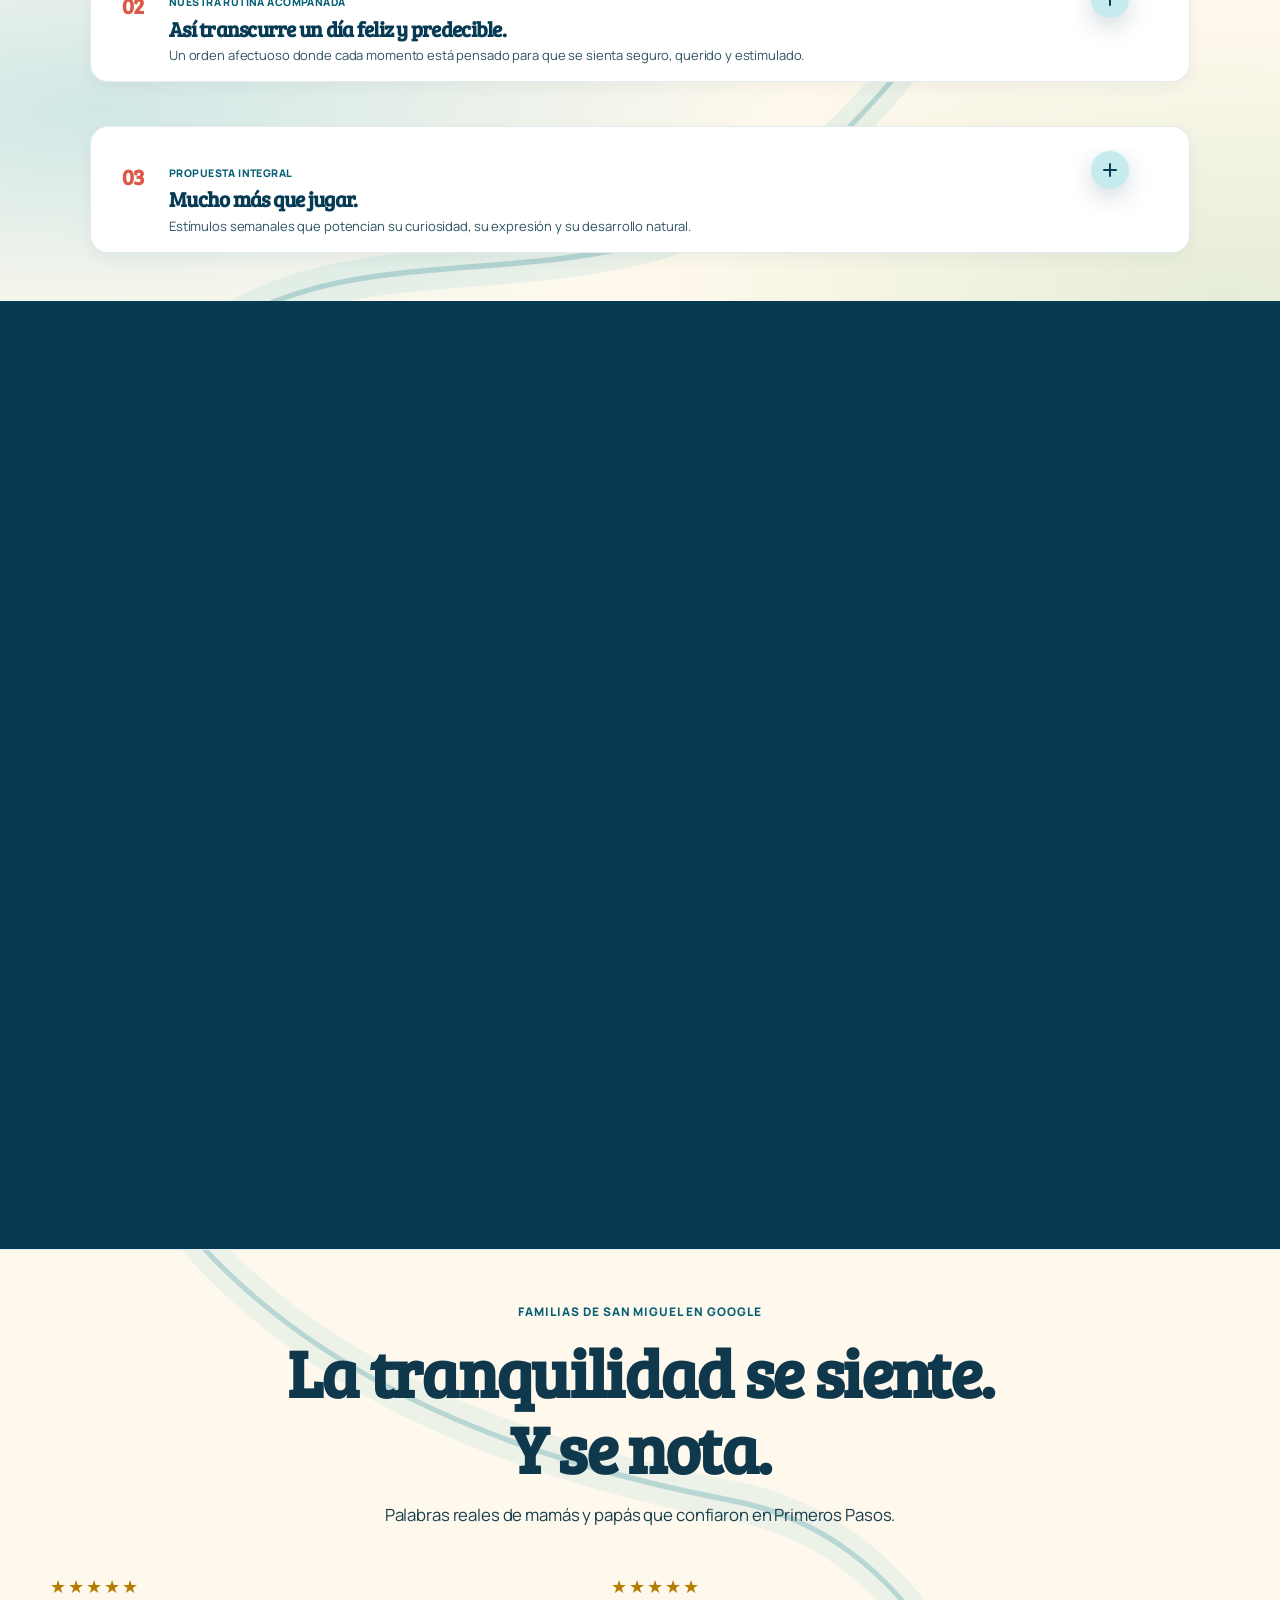
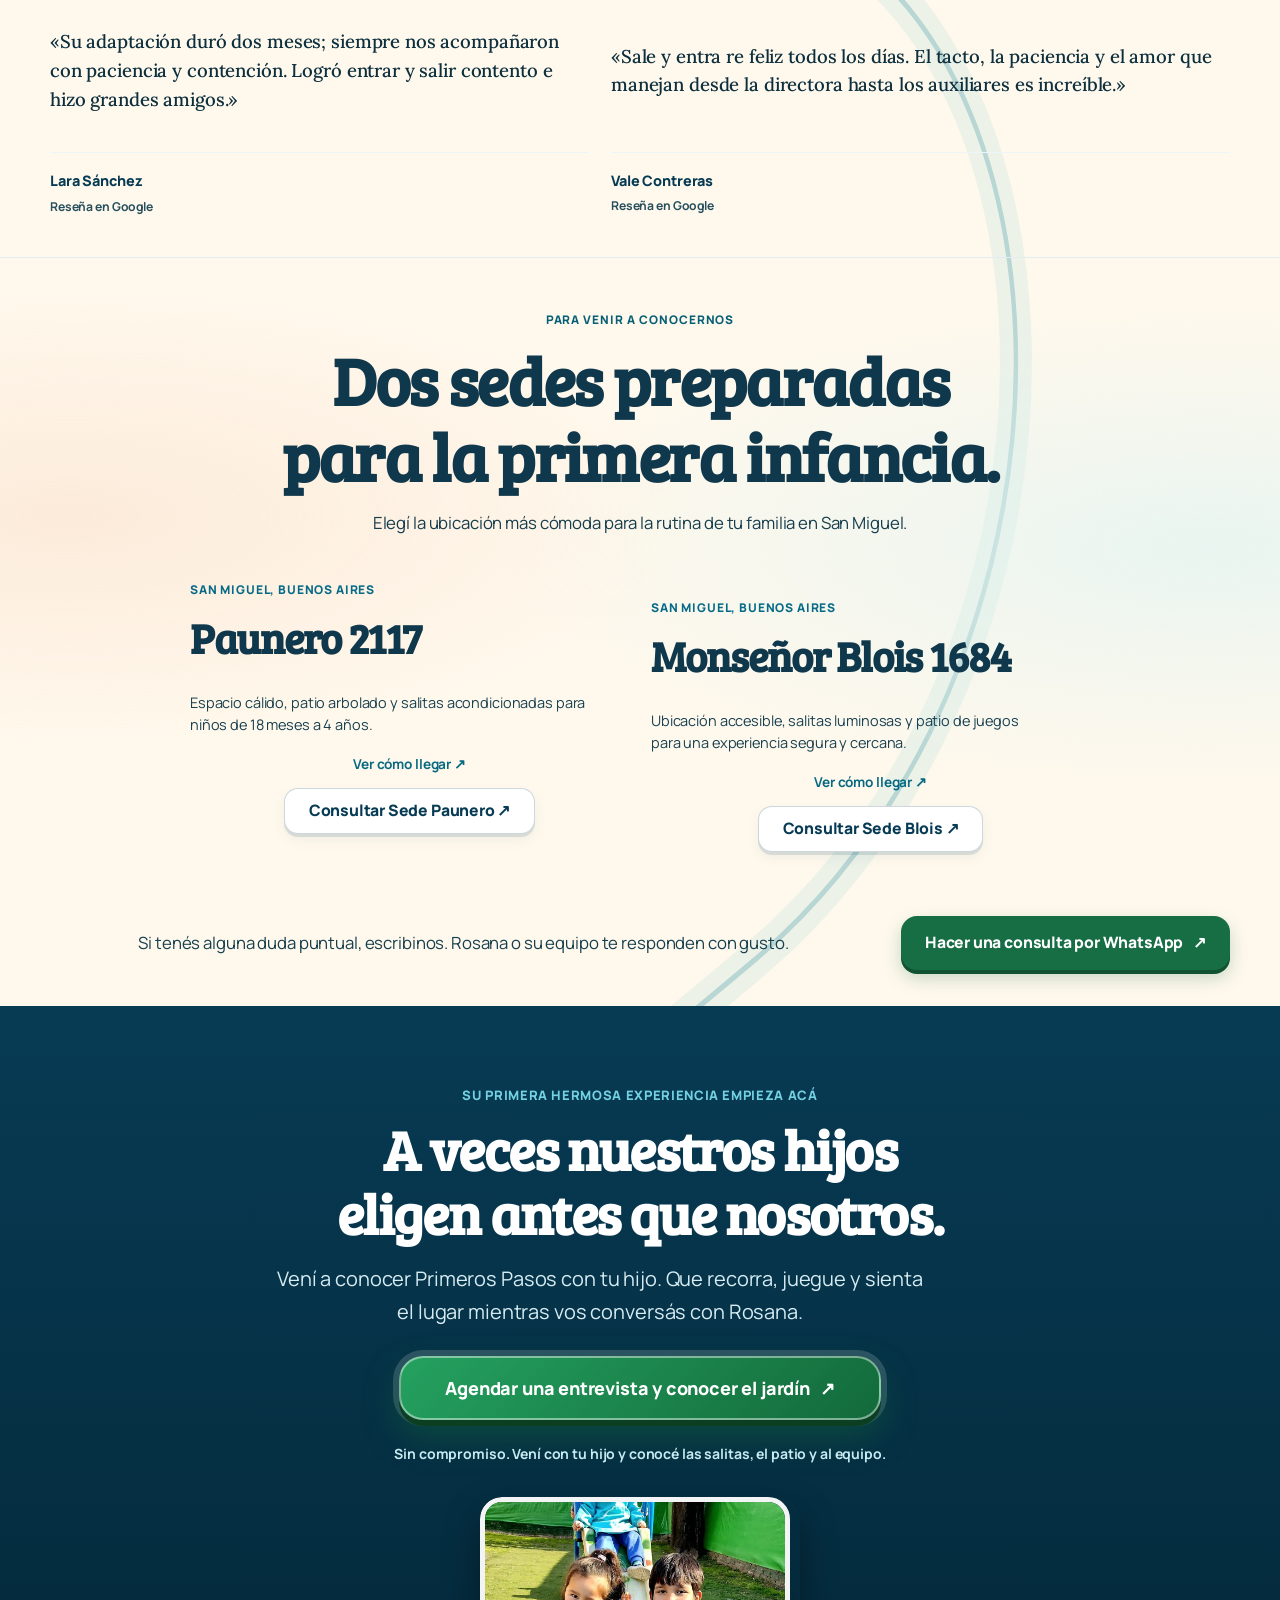
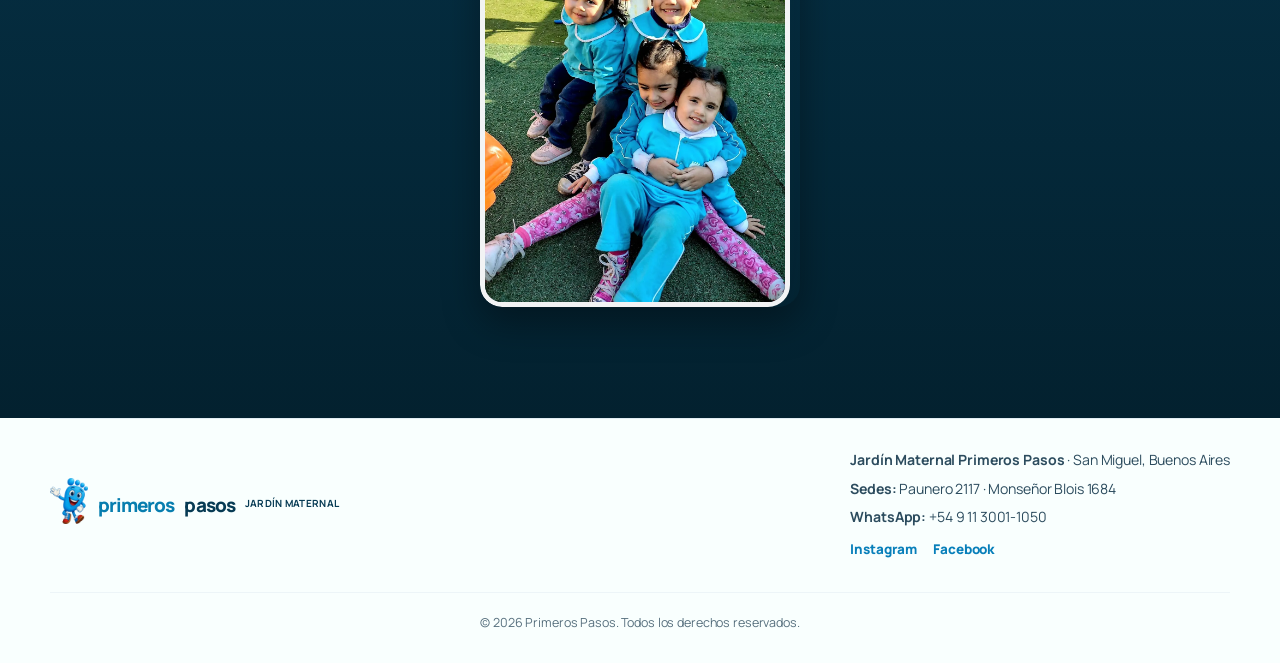
==== commit 6cd8fdc9: "feat: finalize premium conversion landing" ====
--- a/index.html
+++ b/index.html
@@ -133,11 +133,11 @@
 
         <div class="hero-copy reveal">
           <p class="eyebrow"><span class="eyebrow-dot" aria-hidden="true"></span> Jardín Maternal en San Miguel · 18 meses a 4 años</p>
-          <h1>Acá se viene<br>a <em>jugar.</em></h1>
-          <p class="hero-lead">A hacer amigos. A crecer acompañado.<br>El mejor lugar después del hogar.</p>
+          <h1>El Mejor lugar <br>después del <em>Hogar.</em></h1>
+          <p class="hero-lead">Acá se viene a jugar, a hacer amigos y a crecer con amor.<br>Un espacio seguro y sensible donde cada abrazo y cada paso importan.</p>
             <div class="hero-actions">
-              <a class="button button-primary hero-btn" href="https://wa.me/5491130011050?text=Hola%2C%20quiero%20conocer%20Primeros%20Pasos%20con%20mi%20hijo%2Fa%20y%20coordinar%20una%20visita." target="_blank" rel="noopener" data-track="whatsapp_hero">Agendar una visita <span aria-hidden="true">↗</span></a>
-              <p class="microcopy">Una visita tranquila, sin compromiso ni apuros.</p>
+              <a class="button button-primary hero-btn" href="https://wa.me/5491130011050?text=Hola%2C%20quiero%20conocer%20Primeros%20Pasos%20con%20mi%20hijo%2Fa%20y%20coordinar%20una%20visita." target="_blank" rel="noopener" data-track="whatsapp_hero">Agendar una visita tranquila <span aria-hidden="true">↗</span></a>
+              <p class="microcopy">Vengan a conocer a Rosana y las salitas, sin compromiso ni apuros.</p>
             </div>
         </div>
 
@@ -632,48 +632,96 @@
           </div>
 
           <div class="stories-grid">
-            <!-- Experiencia 1: Adaptación — anonimizada sin datos no validados -->
+            <!-- Historia 1: Lara Sánchez (Adaptación respetuosa) -->
             <article class="story-card reveal">
               <div class="story-header">
-                <span class="story-avatar" aria-hidden="true">M</span>
-                <div>
-                  <strong>La primera mañana de adaptación</strong>
-                  <small>Sala de 2 · Primeros días</small>
-                </div>
-              </div>
-              <p class="story-body">«Lo más difícil era no saber cómo iba a estar. Desde el primer día el equipo nos fue contando cómo transcurría la mañana. Esa comunicación cercana nos dio la tranquilidad que necesitábamos para trabajar.»</p>
+                <div class="story-person-info">
+                  <span class="story-avatar" aria-hidden="true">L</span>
+                  <div>
+                    <strong>Lara Sánchez</strong>
+                    <small>Mamá de Sala de 2 · Reseña en Google</small>
+                  </div>
+                </div>
+                <div class="story-stars" aria-label="Calificación 5 estrellas">★★★★★</div>
+              </div>
+              <div class="story-narrative">
+                <div class="story-moment story-moment--doubt">
+                  <span class="story-phase-tag">La duda inicial</span>
+                  <p>La adaptación nos llevó dos meses; al principio sentíamos la incertidumbre lógica de dejar a nuestro hijo por primera vez lejos de casa.</p>
+                </div>
+                <div class="story-moment story-moment--care">
+                  <span class="story-phase-tag">El abrazo del jardín</span>
+                  <p>«Siempre nos acompañaron con paciencia y contención.»</p>
+                </div>
+                <div class="story-moment story-moment--happy">
+                  <span class="story-phase-tag">Resultado feliz</span>
+                  <p>«Logró entrar y salir contento e hizo grandes amigos.»</p>
+                </div>
+              </div>
               <div class="story-footer">
-                <span class="story-tag">✓ Comunicación cercana con la familia</span>
-              </div>
-            </article>
-
-            <!-- Experiencia 2: Autonomía — anonimizada -->
+                <span class="story-tag">✓ Adaptación con amor y contención</span>
+              </div>
+            </article>
+
+            <!-- Historia 2: Vale Contreras (Calidez y tacto docente) -->
             <article class="story-card reveal">
               <div class="story-header">
-                <span class="story-avatar" aria-hidden="true">T</span>
-                <div>
-                  <strong>Nuevos hábitos, paso a paso</strong>
-                  <small>Sala de 2 · Autonomía cotidiana</small>
-                </div>
-              </div>
-              <p class="story-body">«Teníamos la duda de si iba a comer bien lejos de casa. El equipo acompañó ese proceso con paciencia y amor, respetando sus tiempos. Fue descubriendo la autonomía a su propio ritmo.»</p>
+                <div class="story-person-info">
+                  <span class="story-avatar" aria-hidden="true">V</span>
+                  <div>
+                    <strong>Vale Contreras</strong>
+                    <small>Familia en San Miguel · Reseña en Google</small>
+                  </div>
+                </div>
+                <div class="story-stars" aria-label="Calificación 5 estrellas">★★★★★</div>
+              </div>
+              <div class="story-narrative">
+                <div class="story-moment story-moment--doubt">
+                  <span class="story-phase-tag">La duda inicial</span>
+                  <p>Teníamos la inquietud de encontrar un lugar donde lo cuidaran con el mismo afecto y atención que en casa.</p>
+                </div>
+                <div class="story-moment story-moment--care">
+                  <span class="story-phase-tag">El abrazo del jardín</span>
+                  <p>«El tacto, la paciencia y el amor que manejan desde la directora hasta los auxiliares es increíble.»</p>
+                </div>
+                <div class="story-moment story-moment--happy">
+                  <span class="story-phase-tag">Resultado feliz</span>
+                  <p>«Sale y entra re feliz todos los días.»</p>
+                </div>
+              </div>
               <div class="story-footer">
-                <span class="story-tag">✓ Autonomía a su ritmo</span>
-              </div>
-            </article>
-
-            <!-- Experiencia 3: Confianza social — anonimizada -->
+                <span class="story-tag">✓ Vocación, tacto y ternura diaria</span>
+              </div>
+            </article>
+
+            <!-- Historia 3: Andrea Costantino (Confianza familiar) -->
             <article class="story-card reveal">
               <div class="story-header">
-                <span class="story-avatar" aria-hidden="true">B</span>
-                <div>
-                  <strong>Abrirse al juego con otros chicos</strong>
-                  <small>Sala de 3 · A su propio ritmo</small>
-                </div>
-              </div>
-              <p class="story-body">«Era muy tímido para los juegos en grupo. El equipo nunca lo apuró ni lo comparó. Lo fueron acompañando con paciencia, y con el tiempo fue ganando confianza en el patio con sus compañeros.»</p>
+                <div class="story-person-info">
+                  <span class="story-avatar" aria-hidden="true">A</span>
+                  <div>
+                    <strong>Andrea Costantino</strong>
+                    <small>Mamá de dos peques · Reseña en Google</small>
+                  </div>
+                </div>
+                <div class="story-stars" aria-label="Calificación 5 estrellas">★★★★★</div>
+              </div>
+              <div class="story-narrative">
+                <div class="story-moment story-moment--doubt">
+                  <span class="story-phase-tag">La duda inicial</span>
+                  <p>Buscábamos una institución con valores pedagógicos sólidos donde cada niño fuera acompañado con dedicación.</p>
+                </div>
+                <div class="story-moment story-moment--care">
+                  <span class="story-phase-tag">El abrazo del jardín</span>
+                  <p>Nos brindaron seguridad y tranquilidad constante, haciendo que cada etapa fuera un proceso sereno y alegre.</p>
+                </div>
+                <div class="story-moment story-moment--happy">
+                  <span class="story-phase-tag">Resultado feliz</span>
+                  <p>«Elegimos el jardín para nuestra hija mayor y ahora lo volvemos a elegir para nuestra hija menor. Cero dudas.»</p>
+                </div>
+              </div>
               <div class="story-footer">
-                <span class="story-tag">✓ Respeto a los tiempos individuales</span>
+                <span class="story-tag">✓ Confianza y continuidad de familia</span>
               </div>
             </article>
           </div>
@@ -760,7 +808,7 @@
               </div>
               <p class="location-description">Espacio cálido, patio arbolado y salitas acondicionadas para niños de 18 meses a 4 años.</p>
               <div class="location-actions">
-                <a class="location-map-link" href="https://www.google.com/maps/search/?api=1&query=Paunero+2117+San+Miguel+Buenos+Aires" target="_blank" rel="noopener">Ver cómo llegar ↗</a>
+                <a class="location-map-link" href="https://www.google.com/maps/search/?api=1&query=Paunero+2117%2C+San+Miguel%2C+Buenos+Aires" target="_blank" rel="noopener">Ver cómo llegar ↗</a>
                 <a class="button button-outline" href="https://wa.me/5491130011050?text=Hola%21%20Quisiera%20coordinar%20una%20visita%20para%20conocer%20la%20sede%20Paunero%202117." target="_blank" rel="noopener" data-track="whatsapp_sede_paunero">Consultar Sede Paunero ↗</a>
               </div>
             </article>
@@ -778,7 +826,7 @@
               </div>
               <p class="location-description">Ubicación accesible, salitas luminosas y patio de juegos para una experiencia segura y cercana.</p>
               <div class="location-actions">
-                <a class="location-map-link" href="https://www.google.com/maps/search/?api=1&query=Monse%C3%B1or+Blois+1684+San+Miguel+Buenos+Aires" target="_blank" rel="noopener">Ver cómo llegar ↗</a>
+                <a class="location-map-link" href="https://www.google.com/maps/search/?api=1&query=Monse%C3%B1or+Blois+1684%2C+San+Miguel%2C+Buenos+Aires" target="_blank" rel="noopener">Ver cómo llegar ↗</a>
                 <a class="button button-outline" href="https://wa.me/5491130011050?text=Hola%21%20Quisiera%20coordinar%20una%20visita%20para%20conocer%20la%20sede%20Monse%C3%B1or%20Blois%201684." target="_blank" rel="noopener" data-track="whatsapp_sede_blois">Consultar Sede Blois ↗</a>
               </div>
             </article>
@@ -842,10 +890,10 @@
           <div class="final-cta-card centered">
             <p class="eyebrow final-eyebrow">Su primera hermosa experiencia empieza acá</p>
             <h2>A veces nuestros hijos eligen antes que nosotros.</h2>
-            <p class="final-lead">Vení a conocer Primeros Pasos con tu hijo. Traelo a recorrer el patio, jugar un ratito y sentir la calidez del equipo. Muchas veces, son ellos mismos los que eligen quedarse.</p>
+            <p class="final-lead">Vení a conocer Primeros Pasos con tu hijo. Que recorra, juegue y sienta el lugar mientras vos conversás con Rosana.</p>
             <div class="final-actions">
-              <a class="button button-light final-btn" href="https://wa.me/5491130011050?text=Hola%2C%20quiero%20conocer%20Primeros%20Pasos%20y%20coordinar%20una%20visita%20con%20mi%20hijo%2Fa." target="_blank" rel="noopener" data-track="whatsapp_cierre_final">Agendar una visita presencial por WhatsApp <span aria-hidden="true">↗</span></a>
-              <p class="microcopy final-micro">Te responde Rosana o nuestro equipo de seños. Cercano, sereno y a tu ritmo.</p>
+              <a class="button button-light final-btn" href="https://wa.me/5491130011050?text=Hola%2C%20quiero%20conocer%20Primeros%20Pasos%20y%20coordinar%20una%20visita%20con%20mi%20hijo%2Fa." target="_blank" rel="noopener" data-track="whatsapp_cierre_final">Agendar una entrevista y conocer el jardín <span aria-hidden="true">↗</span></a>
+              <p class="microcopy final-micro">Sin compromiso. Vení con tu hijo y conocé las salitas, el patio y al equipo.</p>
             </div>
             <figure class="final-photo-editorial"><img src="images/galeria-patio-primeros-pasos.webp" alt="Niños de Primeros Pasos disfrutando el patio" width="1100" height="1465" loading="lazy"></figure>
           </div>
--- a/css/vivo-premium.css
+++ b/css/vivo-premium.css
@@ -64,12 +64,335 @@
 #contenido .faq-cta,body.vivo-premium .faq-cta{background:#fff!important;color:var(--vivo-ink)!important;border:1.5px solid rgba(7,59,84,.2)!important;border-radius:16px!important;box-shadow:0 4px 0 rgba(7,59,84,.14),0 8px 18px rgba(7,59,84,.08)!important;font-weight:800!important}
 #contenido .faq-cta:hover{transform:translateY(-2px)!important;border-color:var(--vivo-green)!important;color:var(--vivo-green)!important;box-shadow:0 6px 0 rgba(23,110,68,.2),0 10px 22px rgba(23,110,68,.14)!important}
 
-/* 6. Contraste tipográfico */
-.vivo-premium .eyebrow{color:#065f75!important}
-.vivo-premium .section-sub{color:#214856!important}
-.vivo-premium .review-card>p{color:#123746!important}
-.vivo-premium .review-stars{color:#b57d00!important}
-.vivo-premium .microcopy{color:#224956!important}
+/* 6. Elevación UI Premium: Contraste, Tipografía y Fotografía */
+
+/* Hero H1: El Mejor lugar después del Hogar */
+#contenido .hero h1,
+body.vivo-premium .hero h1 {
+  font-family: 'Bree Serif', Georgia, serif !important;
+  font-size: clamp(3.4rem, 5.4vw, 5.2rem) !important;
+  line-height: 1.02 !important;
+  color: var(--vivo-ink) !important;
+  letter-spacing: -.025em !important;
+  max-width: 630px !important;
+}
+#contenido .hero h1 em,
+body.vivo-premium .hero h1 em {
+  color: var(--vivo-coral) !important;
+  font-style: normal !important;
+  position: relative !important;
+  display: inline-block !important;
+}
+#contenido .hero h1 em::after,
+body.vivo-premium .hero h1 em::after {
+  content: '' !important;
+  position: absolute !important;
+  height: 12px !important;
+  left: -2% !important;
+  right: 0 !important;
+  bottom: 4px !important;
+  background: var(--vivo-yellow) !important;
+  z-index: -1 !important;
+  transform: rotate(-1.5deg) !important;
+  border-radius: 99px !important;
+}
+
+/* Tira de Certezas Institucionales: fondo ink con contraste perfecto */
+#contenido .trust-grid,
+body.vivo-premium .trust-grid {
+  display: grid !important;
+  grid-template-columns: repeat(4, 1fr) !important;
+  background: var(--vivo-ink) !important;
+  color: #ffffff !important;
+  border-radius: 24px !important;
+  border: 1px solid rgba(255, 255, 255, 0.12) !important;
+  box-shadow: 0 12px 30px rgba(7, 59, 84, 0.12) !important;
+  overflow: hidden !important;
+}
+#contenido .trust-item,
+body.vivo-premium .trust-item {
+  display: flex !important;
+  align-items: center !important;
+  gap: 14px !important;
+  padding: 20px 22px !important;
+  border: 0 !important;
+  background: transparent !important;
+}
+#contenido .trust-item + .trust-item {
+  border-left: 1px solid rgba(255, 255, 255, 0.14) !important;
+}
+#contenido .trust-item strong {
+  display: block !important;
+  font-family: 'Bree Serif', Georgia, serif !important;
+  font-size: 20px !important;
+  line-height: 1.15 !important;
+  color: #ffffff !important;
+  font-weight: 800 !important;
+}
+#contenido .trust-item span {
+  display: block !important;
+  font-size: 12.5px !important;
+  line-height: 1.4 !important;
+  color: #d6ecf1 !important;
+  font-weight: 500 !important;
+  margin-top: 3px !important;
+}
+#contenido .trust-badge-icon {
+  display: flex !important;
+  align-items: center !important;
+  justify-content: center !important;
+  color: var(--vivo-yellow) !important;
+  flex: 0 0 28px !important;
+}
+
+/* Mosaico fotográfico limpio: sin degradé oscuro que tape a los chicos */
+#contenido .mosaic-caption,
+body.vivo-premium .mosaic-caption {
+  position: absolute !important;
+  inset: auto 12px 12px !important;
+  padding: 8px 14px !important;
+  background: rgba(255, 255, 255, 0.94) !important;
+  backdrop-filter: blur(8px) !important;
+  border-radius: 12px !important;
+  border: 1px solid rgba(7, 59, 84, 0.1) !important;
+  box-shadow: 0 4px 14px rgba(7, 59, 84, 0.12) !important;
+  text-align: center !important;
+}
+#contenido .mosaic-caption .mosaic-tag {
+  display: inline-block !important;
+  color: #065f75 !important;
+  font-size: 10.5px !important;
+  font-weight: 800 !important;
+  text-transform: uppercase !important;
+  letter-spacing: .05em !important;
+  margin-bottom: 2px !important;
+}
+#contenido .mosaic-caption h3 {
+  font-family: 'Bree Serif', Georgia, serif !important;
+  font-size: 15px !important;
+  line-height: 1.25 !important;
+  color: var(--vivo-ink) !important;
+  margin: 0 !important;
+}
+
+/* Patio limpio: eliminar bloque oscuro que tapa la imagen */
+#contenido .hero-photo-main figcaption,
+body.vivo-premium .hero-photo-main figcaption {
+  position: absolute !important;
+  top: auto !important;
+  right: auto !important;
+  bottom: 16px !important;
+  left: 16px !important;
+  max-width: 230px !important;
+  width: auto !important;
+  height: auto !important;
+  padding: 8px 14px !important;
+  font-family: 'Editorial Manrope', Manrope, Arial, sans-serif !important;
+  font-size: 12px !important;
+  line-height: 1.35 !important;
+  font-weight: 700 !important;
+  color: var(--vivo-ink) !important;
+  background: rgba(255, 255, 255, 0.94) !important;
+  backdrop-filter: blur(10px) !important;
+  border-radius: 12px !important;
+  border: 1px solid rgba(7, 59, 84, 0.12) !important;
+  box-shadow: 0 4px 14px rgba(7, 59, 84, 0.12) !important;
+  transform: none !important;
+  z-index: 3 !important;
+}
+
+/* Foto de los chicos vertical, estética y en escala natural */
+#contenido .final-photo-editorial,
+body.vivo-premium .final-photo-editorial {
+  display: block !important;
+  width: 100% !important;
+  max-width: 310px !important;
+  height: auto !important;
+  margin: 28px auto 0 !important;
+  border-radius: 22px !important;
+  box-shadow: 0 16px 36px rgba(0, 0, 0, 0.35) !important;
+  overflow: hidden !important;
+}
+
+#contenido .final-photo-editorial img,
+body.vivo-premium .final-photo-editorial img {
+  display: block !important;
+  width: 100% !important;
+  max-width: 310px !important;
+  height: auto !important;
+  max-height: 410px !important;
+  aspect-ratio: 3 / 4 !important;
+  object-fit: cover !important;
+  object-position: center 25% !important;
+  border-radius: 22px !important;
+  border: 5px solid rgba(255, 255, 255, 0.95) !important;
+  mask: none !important;
+  -webkit-mask: none !important;
+}
+
+/* Eliminar fondo azul oscuro en FAQ y dejarlo limpio sobre papel marfil */
+#contenido .faq-section,
+body.vivo-premium .faq-section {
+  background: transparent !important;
+  color: var(--vivo-ink) !important;
+}
+#contenido .faq-intro .eyebrow {
+  color: #065f75 !important;
+  font-weight: 800 !important;
+}
+#contenido .faq-intro h2 {
+  color: var(--vivo-ink) !important;
+}
+#contenido .faq-intro .section-sub {
+  color: #173f4e !important;
+  font-weight: 500 !important;
+}
+#contenido .accordion details {
+  border-color: #b3d7de !important;
+}
+#contenido .accordion summary {
+  color: var(--vivo-ink) !important;
+  font-weight: 800 !important;
+}
+#contenido .accordion details p {
+  color: #1a3f4e !important;
+  font-weight: 500 !important;
+  line-height: 1.6 !important;
+}
+#contenido .faq-cta,
+body.vivo-premium .faq-cta {
+  background: var(--vivo-green) !important;
+  color: #ffffff !important;
+  box-shadow: 0 4px 0 #105232, 0 8px 18px rgba(23, 110, 68, 0.25) !important;
+  border: 0 !important;
+}
+#contenido .faq-cta:hover {
+  background: #125b37 !important;
+  color: #ffffff !important;
+}
+
+/* Contraste en bloques oscuros (Historias y Cierre Final) */
+#contenido .final-cta-card,
+body.vivo-premium .final-cta-card {
+  display: flex !important;
+  flex-direction: column !important;
+  align-items: center !important;
+  text-align: center !important;
+  max-width: 780px !important;
+  margin: 0 auto !important;
+  gap: 16px !important;
+}
+#contenido .final-cta-card h2 {
+  font-size: clamp(2.6rem, 4.3vw, 4.3rem) !important;
+  line-height: 1.05 !important;
+  color: #ffffff !important;
+}
+#contenido .final-cta .final-eyebrow,
+body.vivo-premium .final-eyebrow {
+  color: #79d4e4 !important;
+  font-weight: 800 !important;
+  letter-spacing: .05em !important;
+  text-transform: uppercase !important;
+}
+#contenido .final-lead,
+body.vivo-premium .final-lead {
+  color: #e8f7fa !important;
+  font-size: 17px !important;
+  line-height: 1.62 !important;
+  font-weight: 500 !important;
+  max-width: 620px !important;
+}
+#contenido .final-actions {
+  display: flex !important;
+  flex-direction: column !important;
+  align-items: center !important;
+  gap: 10px !important;
+  margin-top: 6px !important;
+}
+#contenido .final-micro,
+body.vivo-premium .final-micro {
+  color: #ccecf2 !important;
+  font-size: 13.5px !important;
+  font-weight: 600 !important;
+}
+
+/* Tipografía y Contraste General en bloques claros */
+#contenido .site-header .nav a {
+  color: var(--vivo-ink) !important;
+  font-weight: 800 !important;
+}
+#contenido .site-header .nav a:hover {
+  color: var(--vivo-green) !important;
+}
+#contenido .hero-lead,
+body.vivo-premium .hero-lead {
+  color: #173d4c !important;
+  font-size: 18px !important;
+  line-height: 1.6 !important;
+}
+#contenido .hero-lead strong {
+  color: var(--vivo-ink) !important;
+  font-weight: 800 !important;
+}
+#contenido .hero .microcopy {
+  color: #1a4352 !important;
+  font-weight: 600 !important;
+}
+#contenido .trust-item strong {
+  color: #ffffff !important;
+  font-size: 21px !important;
+}
+#contenido .trust-item span {
+  color: #d6ecf1 !important;
+  font-size: 13px !important;
+  font-weight: 500 !important;
+}
+#contenido .section-sub,
+.vivo-premium .section-sub {
+  color: #173d4c !important;
+  font-weight: 500 !important;
+}
+#contenido .review-card > p,
+.vivo-premium .review-card > p {
+  color: #0d2f3d !important;
+  font-size: 18.5px !important;
+  line-height: 1.55 !important;
+  font-weight: 500 !important;
+}
+#contenido .review-card strong {
+  color: var(--vivo-ink) !important;
+  font-weight: 800 !important;
+}
+#contenido .review-card small {
+  color: #264e5d !important;
+  font-weight: 600 !important;
+}
+#contenido .location-description {
+  color: #194050 !important;
+  font-size: 14.5px !important;
+  line-height: 1.5 !important;
+}
+#contenido .locations-section {
+  position: relative !important;
+  z-index: 2 !important;
+}
+#contenido .location-map-link {
+  color: #086a82 !important;
+  font-weight: 700 !important;
+  position: relative !important;
+  z-index: 3 !important;
+}
+#contenido .final-cta::before {
+  pointer-events: none !important;
+}
+.vivo-premium .eyebrow {
+  color: #065f75 !important;
+  font-weight: 800 !important;
+}
+.vivo-premium .review-stars {
+  color: #b57d00 !important;
+}
+
 
 /* 7. Mobile First (390px) */
 @media(max-width:767px){
@@ -82,6 +405,14 @@
   #contenido .stories-section{padding:36px 0 28px!important}
   #contenido .reviews-section,#contenido .locations-section{padding:32px 0 24px!important}
   #contenido .faq-section{padding:28px 0 20px!important}
+  #contenido .hero h1,
+  body.vivo-premium .hero h1{font-size:clamp(32px,8.8vw,44px)!important;line-height:1.08!important}
+  #contenido .trust-grid,
+  body.vivo-premium .trust-grid{grid-template-columns:1fr 1fr!important;border-radius:20px!important;margin:12px 0 20px!important}
+  #contenido .trust-item,
+  body.vivo-premium .trust-item{padding:14px 15px!important}
+  #contenido .trust-item strong{font-size:17px!important}
+  #contenido .trust-item span{font-size:11.5px!important}
   #contenido .final-cta{padding:36px 0 30px!important}
   #contenido .director-card{display:flex!important;flex-direction:column!important;gap:20px!important;padding:24px 18px!important;border-radius:26px!important}
   #contenido .director-photo{width:200px!important;height:290px!important;margin:0 auto!important}
@@ -93,6 +424,12 @@
   #contenido .chapter-intro{font-size:12px!important;line-height:1.4!important;color:#2f5360!important}
   #contenido .chapter-toggle{width:34px!important;height:34px!important}
   #contenido .chapter-content{padding:3px 15px 18px!important}
+  #contenido .hero-photo-main figcaption,
+  body.vivo-premium .hero-photo-main figcaption{display:none!important}
+  #contenido .final-photo-editorial,
+  body.vivo-premium .final-photo-editorial{max-width:260px!important;margin:22px auto 0!important;border-radius:18px!important}
+  #contenido .final-photo-editorial img,
+  body.vivo-premium .final-photo-editorial img{max-width:260px!important;max-height:340px!important;aspect-ratio:3/4!important;border-radius:18px!important;border:4px solid rgba(255,255,255,.95)!important;object-position:center 25%!important}
   #contenido .stories-section h2,#contenido .stories-section .stories-title{font-size:30px!important}
   #contenido .final-cta-card h2{font-size:38px!important;line-height:1.05!important}
   body.vivo-premium .whatsapp-mobile-bar{display:flex!important;align-items:center!important;justify-content:center!important;background:var(--vivo-green)!important;color:#fff!important;border-radius:16px!important;left:16px!important;right:16px!important;bottom:12px!important;width:auto!important;min-height:48px!important;box-shadow:0 3px 0 #105232,0 8px 21px rgba(23,110,68,.32)!important;font-weight:800!important;font-size:15px!important;opacity:0!important;pointer-events:none!important;transform:translateY(14px)!important;transition:opacity .25s ease,transform .25s ease!important}
@@ -106,3 +443,245 @@
   body.vivo-premium .nav.is-open .nav-cta{display:flex!important;justify-content:center!important;color:#fff!important;background:var(--vivo-green)!important;border-radius:12px!important}
 }
 
+/* ============================================================
+   8. CIERRE DE CONVERSIÓN EMOCIONAL FINAL (Historias + CTA Máximo)
+   ============================================================ */
+
+/* Historias Reales: 3 Tarjetas Editoriales Premium */
+#contenido .stories-section {
+  background: linear-gradient(180deg, #073b54 0%, #04293a 100%) !important;
+  padding: 68px 0 60px !important;
+  position: relative !important;
+}
+#contenido .stories-section .section-intro h2,
+#contenido .stories-section h2 {
+  color: #ffffff !important;
+  font-family: 'Bree Serif', Georgia, serif !important;
+  font-size: clamp(2.3rem, 4vw, 3.8rem) !important;
+  line-height: 1.1 !important;
+}
+#contenido .stories-section .section-sub {
+  color: #d6ecf1 !important;
+  font-size: 16.5px !important;
+  line-height: 1.6 !important;
+}
+#contenido .stories-grid {
+  display: grid !important;
+  grid-template-columns: repeat(3, 1fr) !important;
+  gap: 24px !important;
+  margin: 36px 0 0 !important;
+}
+#contenido .story-card,
+#contenido .story-card:nth-child(n + 2) {
+  display: flex !important;
+  flex-direction: column !important;
+  background: #ffffff !important;
+  border-radius: 22px !important;
+  padding: 26px 24px 22px !important;
+  box-shadow: 0 14px 34px rgba(4, 38, 51, 0.16) !important;
+  border: 1px solid rgba(214, 236, 241, 0.75) !important;
+  position: relative !important;
+  transition: transform 0.25s ease, box-shadow 0.25s ease !important;
+}
+#contenido .story-card:hover {
+  transform: translateY(-4px) !important;
+  box-shadow: 0 18px 44px rgba(4, 38, 51, 0.24) !important;
+}
+#contenido .story-header {
+  display: flex !important;
+  justify-content: space-between !important;
+  align-items: center !important;
+  margin-bottom: 16px !important;
+  padding-bottom: 12px !important;
+  border-bottom: 1px solid #edf5f7 !important;
+}
+#contenido .story-person-info {
+  display: flex !important;
+  align-items: center !important;
+  gap: 12px !important;
+}
+#contenido .story-avatar {
+  display: flex !important;
+  width: 40px !important;
+  height: 40px !important;
+  border-radius: 50% !important;
+  background: #e0f2f5 !important;
+  color: #073b54 !important;
+  font-weight: 800 !important;
+  align-items: center !important;
+  justify-content: center !important;
+  font-size: 16px !important;
+}
+#contenido .story-person-info strong {
+  display: block !important;
+  font-size: 16px !important;
+  color: var(--vivo-ink) !important;
+  font-weight: 800 !important;
+}
+#contenido .story-person-info small {
+  display: block !important;
+  font-size: 12px !important;
+  color: #4a6c79 !important;
+  font-weight: 600 !important;
+}
+#contenido .story-stars {
+  color: #d49b42 !important;
+  font-size: 15px !important;
+  letter-spacing: 2px !important;
+}
+#contenido .story-narrative {
+  display: flex !important;
+  flex-direction: column !important;
+  gap: 11px !important;
+  flex-grow: 1 !important;
+}
+#contenido .story-moment {
+  padding: 10px 14px !important;
+  border-radius: 12px !important;
+  font-size: 13.5px !important;
+  line-height: 1.5 !important;
+}
+#contenido .story-moment p {
+  margin: 0 !important;
+  font-style: normal !important;
+}
+#contenido .story-moment--doubt {
+  background: #fbfcfd !important;
+  color: #45626e !important;
+  border-left: 3px solid #9dc0cb !important;
+}
+#contenido .story-moment--care {
+  background: #f1f8fa !important;
+  color: #09374c !important;
+  border-left: 3px solid #087eaf !important;
+  font-weight: 600 !important;
+}
+#contenido .story-moment--happy {
+  background: #edf7f2 !important;
+  color: #0d512e !important;
+  border-left: 3px solid #1fa35c !important;
+  font-weight: 700 !important;
+}
+#contenido .story-phase-tag {
+  display: block !important;
+  font-size: 10px !important;
+  font-weight: 800 !important;
+  letter-spacing: 0.06em !important;
+  text-transform: uppercase !important;
+  margin-bottom: 4px !important;
+  opacity: 0.85 !important;
+}
+#contenido .story-footer {
+  margin-top: 16px !important;
+  padding-top: 12px !important;
+  border-top: 1px dashed #deedf1 !important;
+  display: flex !important;
+  align-items: center !important;
+  justify-content: space-between !important;
+}
+#contenido .story-tag {
+  color: #156d3e !important;
+  font-size: 12px !important;
+  font-weight: 800 !important;
+}
+
+/* Cierre Emocional Final: Headline Protagonista y CTA de Máxima Jerarquía */
+#contenido .final-cta {
+  background: linear-gradient(180deg, #073b54 0%, #03212f 100%) !important;
+  padding: 76px 0 68px !important;
+}
+#contenido .final-cta-card {
+  display: flex !important;
+  flex-direction: column !important;
+  align-items: center !important;
+  text-align: center !important;
+  max-width: 820px !important;
+  margin: 0 auto !important;
+}
+#contenido .final-cta-card .final-eyebrow {
+  color: #72d2e3 !important;
+  font-size: 13px !important;
+  font-weight: 800 !important;
+  letter-spacing: 0.05em !important;
+  text-transform: uppercase !important;
+  margin-bottom: 12px !important;
+}
+#contenido .final-cta-card h2 {
+  font-family: 'Bree Serif', Georgia, serif !important;
+  font-size: clamp(34px, 4.8vw, 56px) !important;
+  color: #ffffff !important;
+  line-height: 1.08 !important;
+  margin: 0 0 18px !important;
+  text-wrap: balance !important;
+}
+#contenido .final-cta-card .final-lead {
+  font-size: clamp(16px, 1.8vw, 20px) !important;
+  line-height: 1.62 !important;
+  color: #d6ecf2 !important;
+  max-width: 660px !important;
+  margin: 0 0 28px !important;
+}
+#contenido .final-actions {
+  display: flex !important;
+  flex-direction: column !important;
+  align-items: center !important;
+  width: 100% !important;
+}
+#contenido .final-btn {
+  display: inline-flex !important;
+  align-items: center !important;
+  justify-content: center !important;
+  min-height: 64px !important;
+  padding: 18px 44px !important;
+  font-size: 18px !important;
+  font-weight: 800 !important;
+  letter-spacing: -0.01em !important;
+  border-radius: 24px !important;
+  background: linear-gradient(135deg, #24a15f 0%, #136a3b 100%) !important;
+  color: #ffffff !important;
+  border: 2px solid rgba(255, 255, 255, 0.45) !important;
+  box-shadow: 0 6px 0 #0c3e22, 0 16px 36px rgba(19, 106, 59, 0.48), 0 0 0 6px rgba(255, 255, 255, 0.16) !important;
+  transition: transform 0.22s cubic-bezier(0.16, 1, 0.3, 1), box-shadow 0.22s cubic-bezier(0.16, 1, 0.3, 1), filter 0.22s ease !important;
+}
+#contenido .final-btn:hover {
+  transform: translateY(-4px) scale(1.02) !important;
+  box-shadow: 0 8px 0 #0c3e22, 0 22px 46px rgba(19, 106, 59, 0.6), 0 0 0 8px rgba(255, 255, 255, 0.25) !important;
+}
+#contenido .final-btn:active {
+  transform: translateY(2px) scale(0.99) !important;
+  box-shadow: 0 2px 0 #0c3e22, 0 6px 16px rgba(19, 106, 59, 0.35) !important;
+}
+#contenido .final-micro {
+  color: #c7ebf2 !important;
+  font-size: 14px !important;
+  font-weight: 600 !important;
+  margin-top: 14px !important;
+}
+#contenido .final-photo-editorial {
+  margin: 32px auto 0 !important;
+  max-width: 320px !important;
+}
+
+/* Mobile específico para Historias y Cierre */
+@media (max-width: 767px) {
+  #contenido .stories-grid {
+    display: flex !important;
+    flex-direction: column !important;
+    gap: 18px !important;
+    margin-top: 22px !important;
+  }
+  #contenido .story-card,
+  #contenido .story-card:nth-child(n + 2) {
+    padding: 22px 18px 18px !important;
+    border-radius: 20px !important;
+  }
+  #contenido .final-btn {
+    width: 100% !important;
+    padding: 16px 20px !important;
+    font-size: 16.5px !important;
+    text-align: center !important;
+    justify-content: center !important;
+  }
+}
+
+
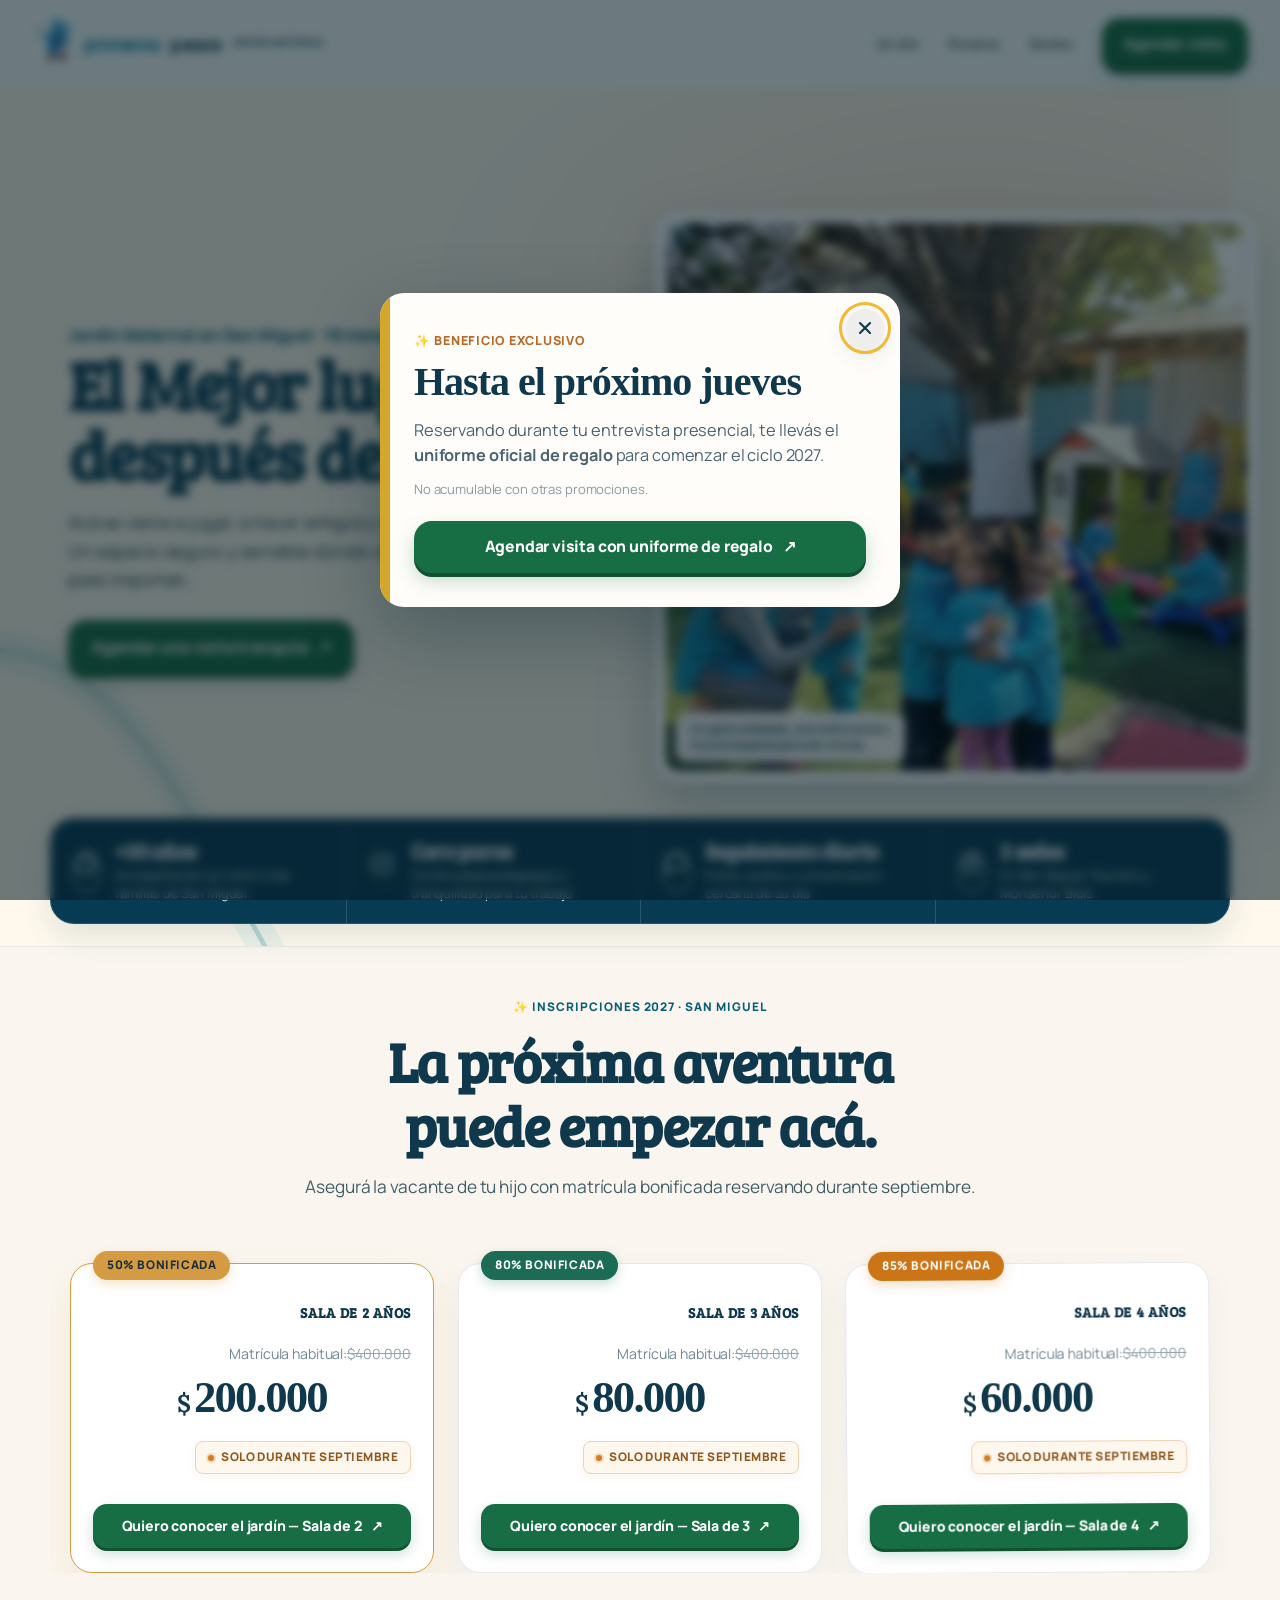
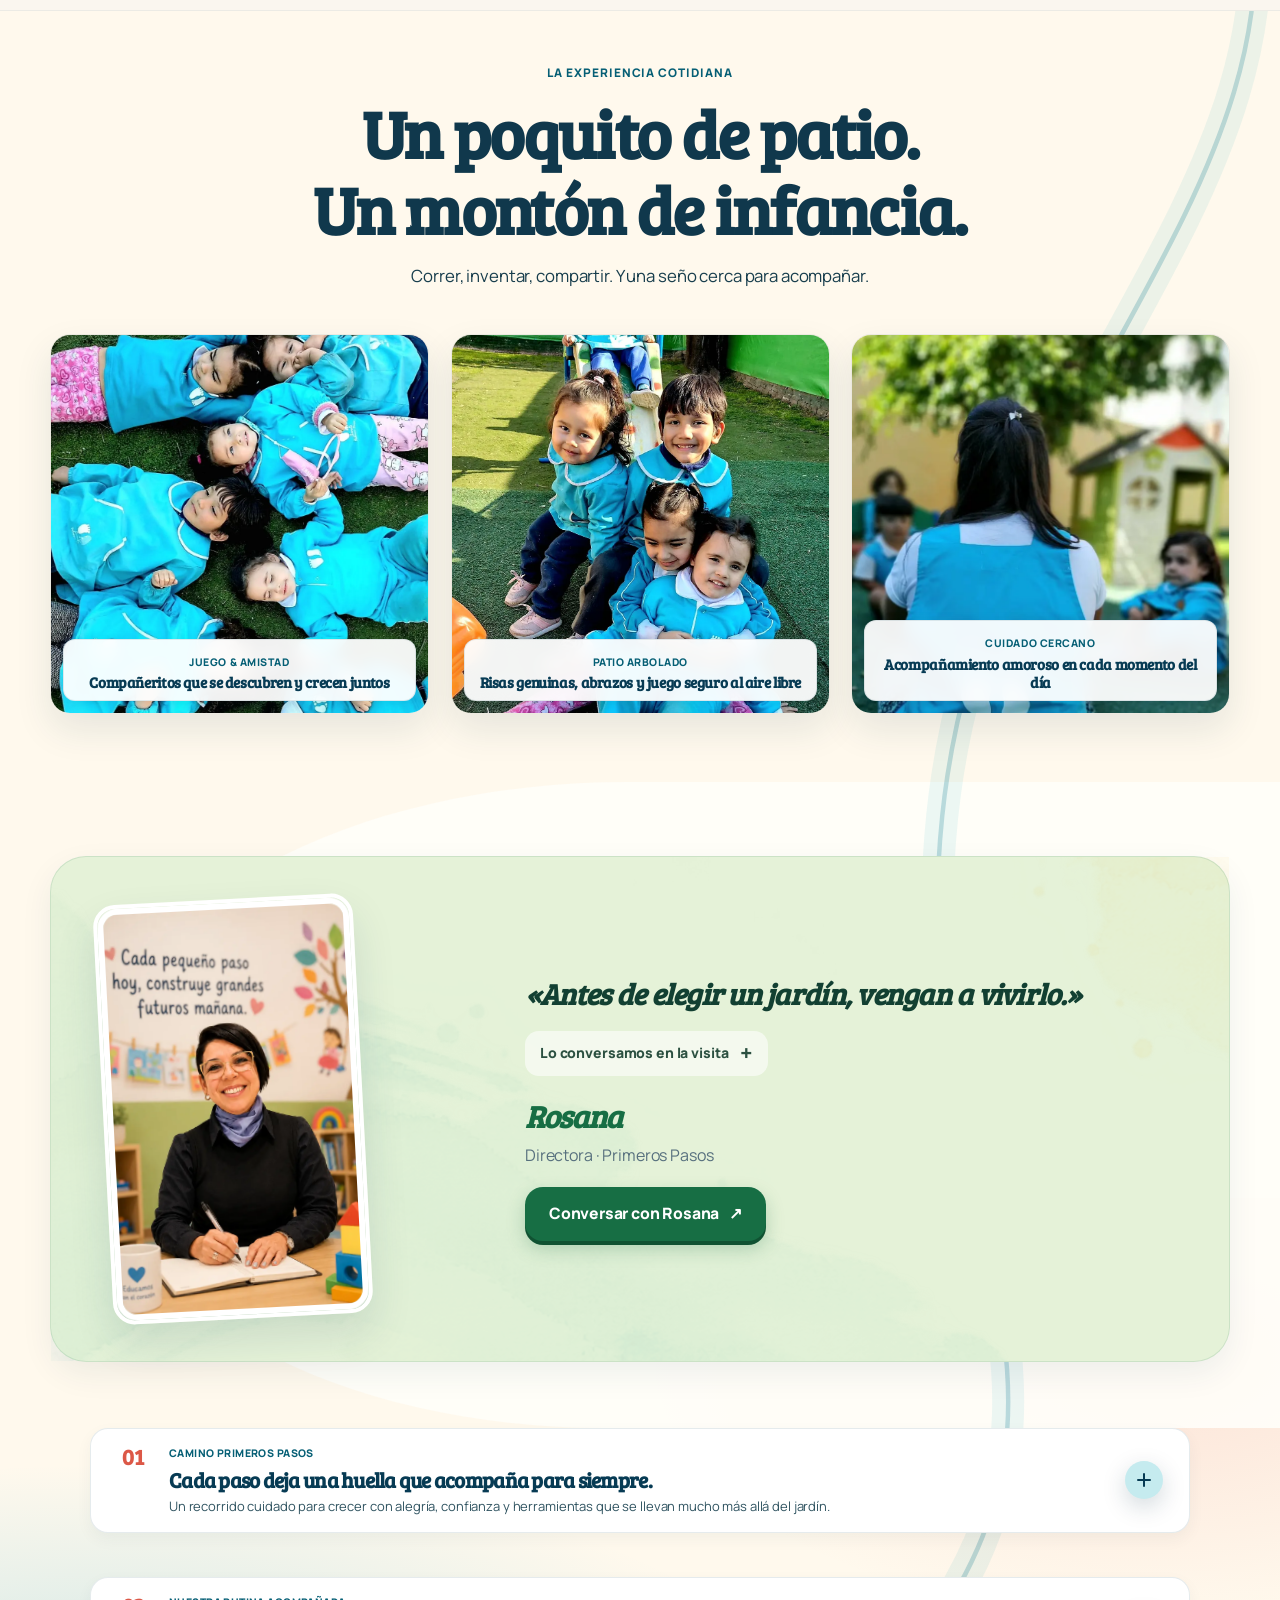
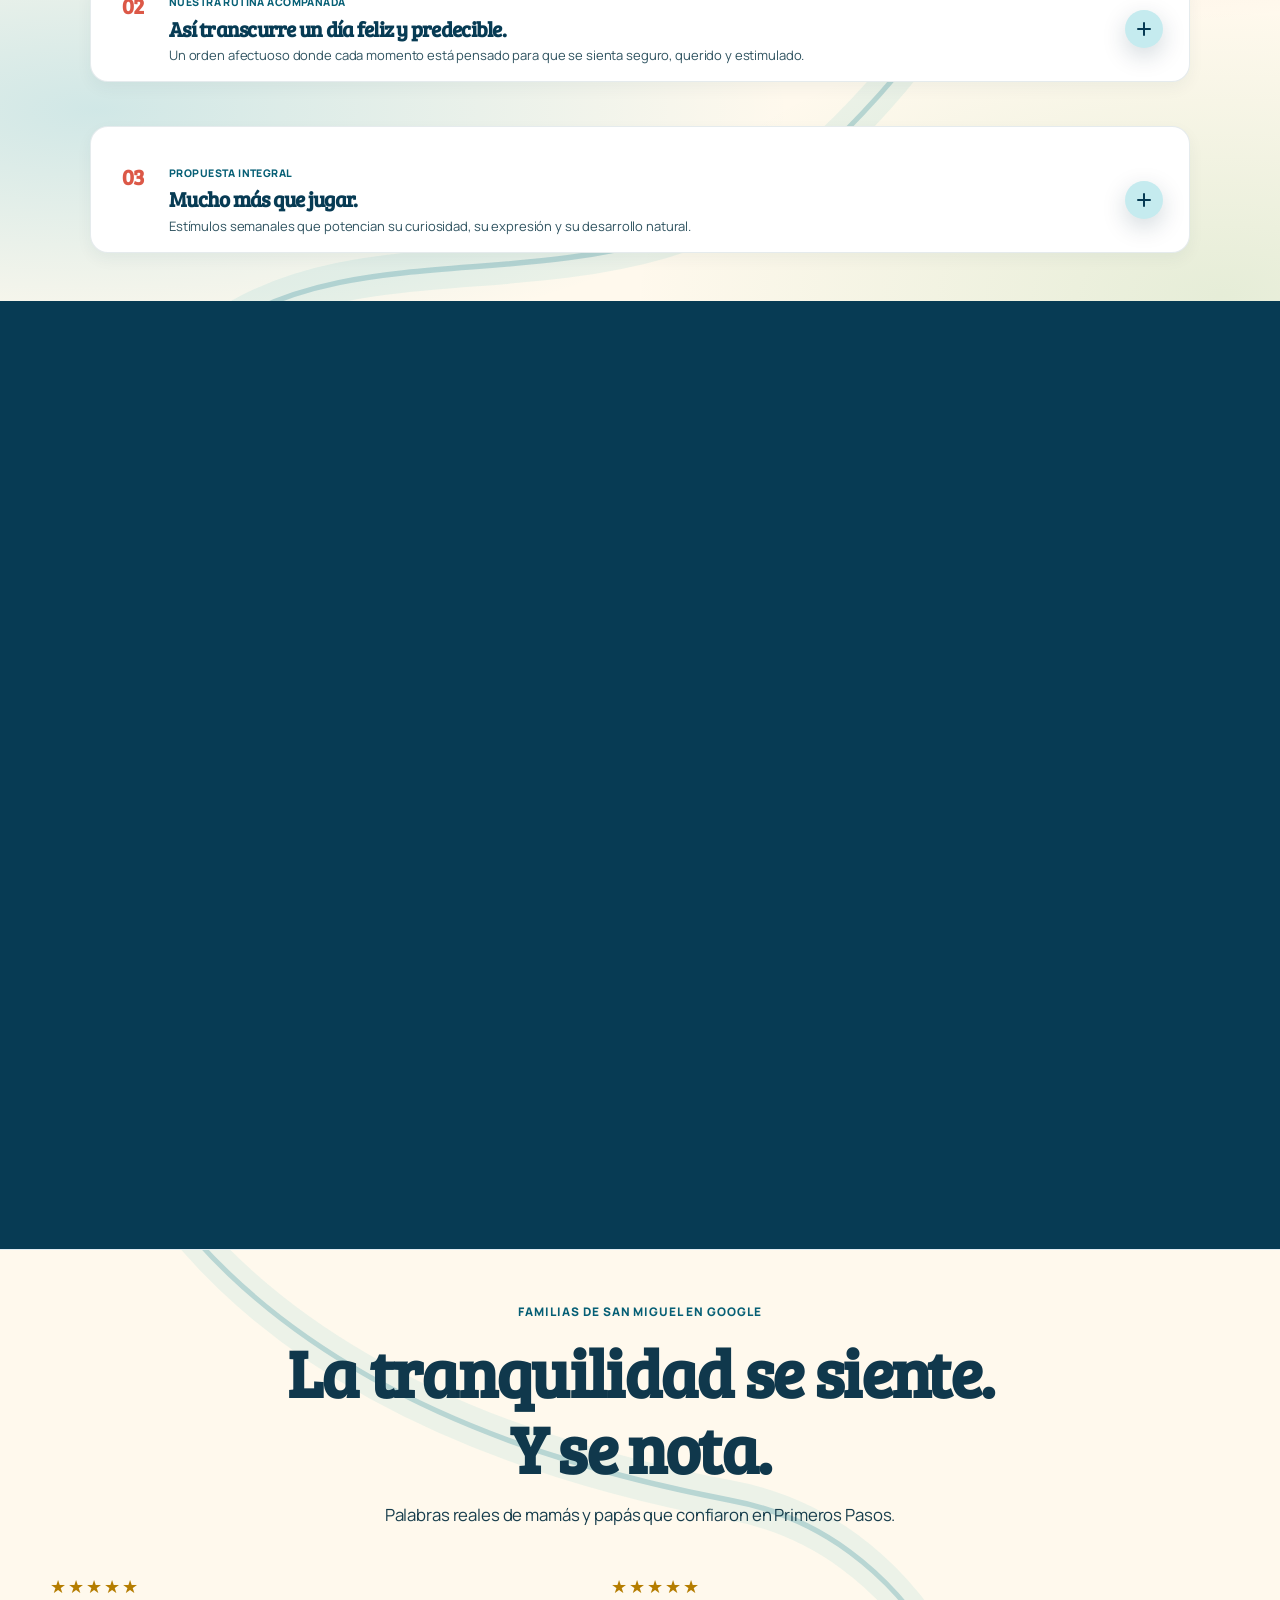
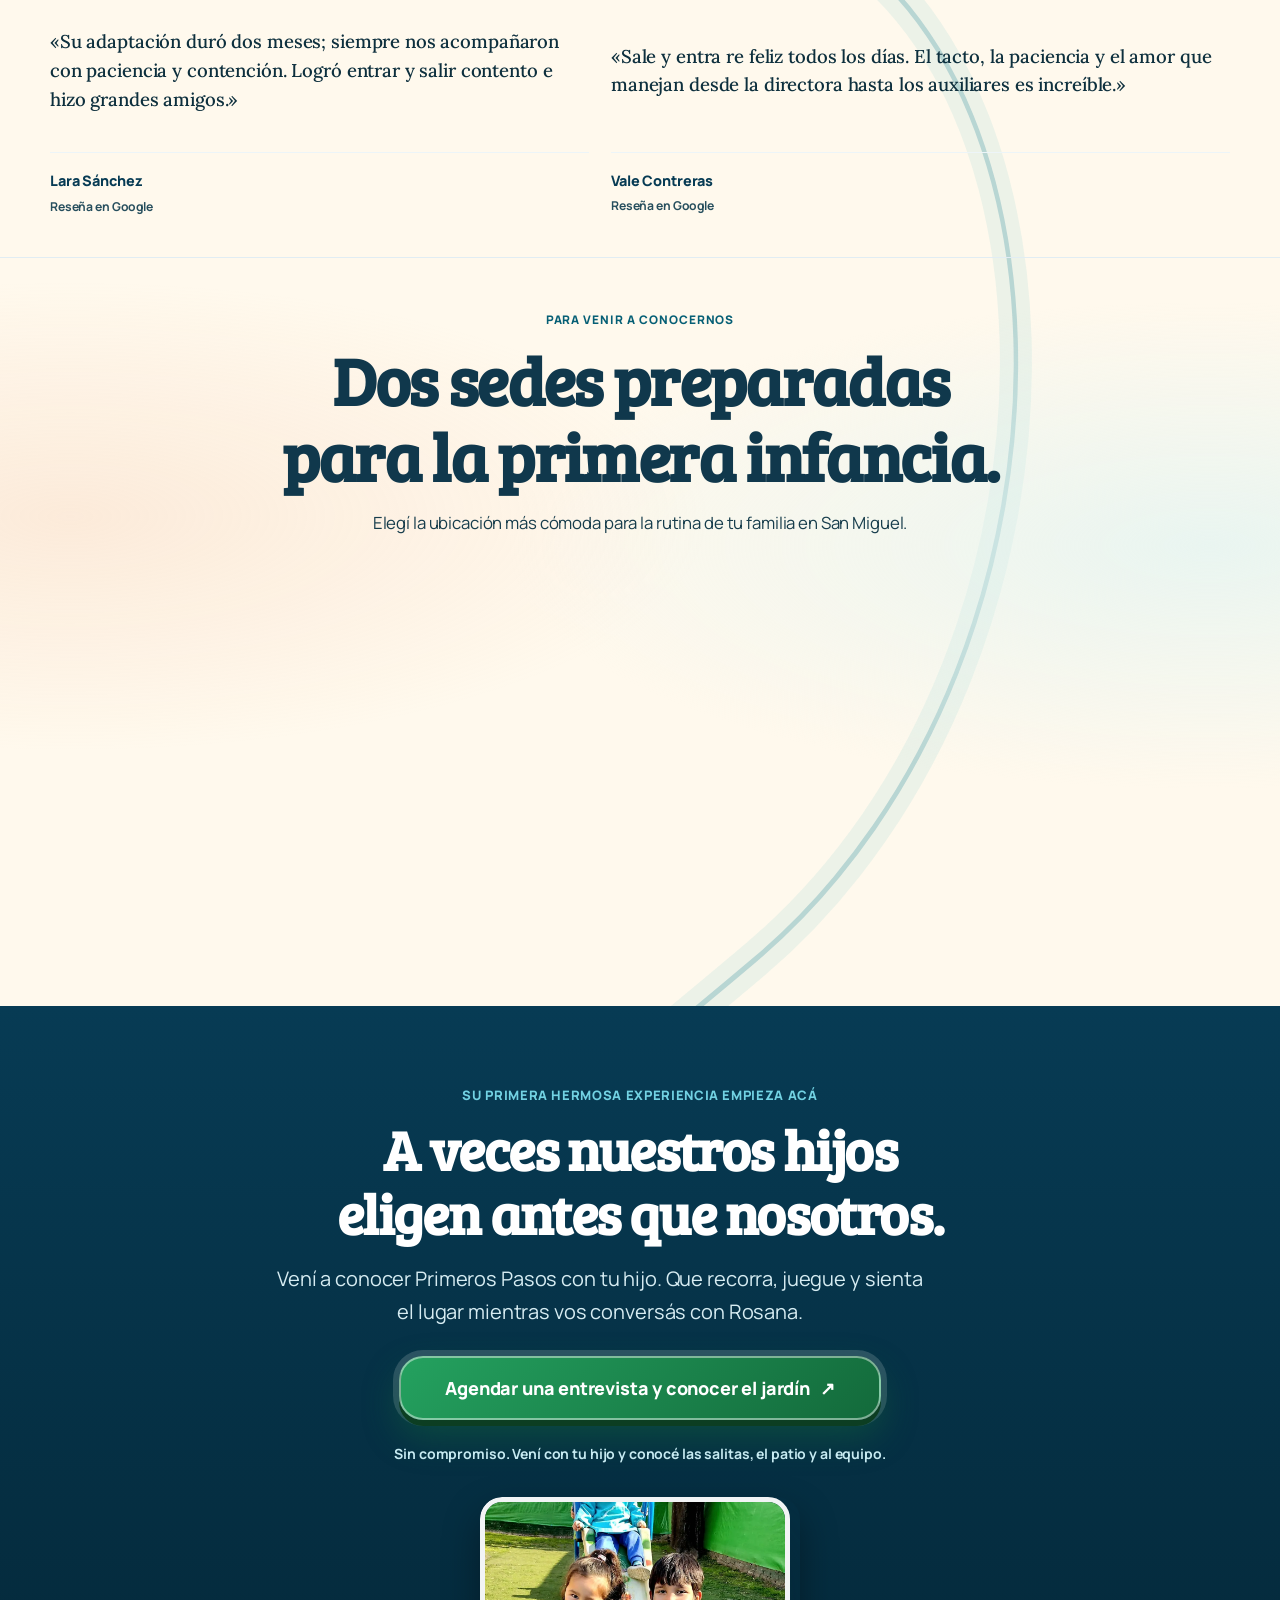
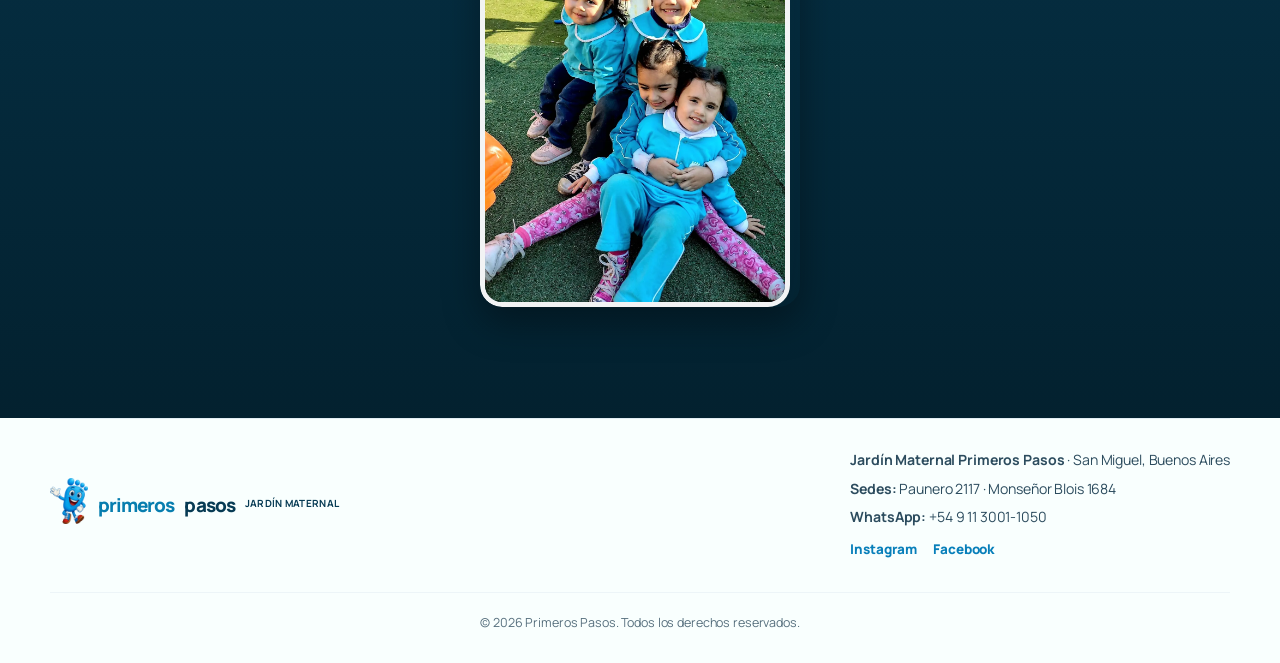
==== commit df76ec40: "feat: deploy mobile art direction v2" ====
--- a/index.html
+++ b/index.html
@@ -250,6 +250,15 @@
                 <h3>Acompañamiento amoroso en cada momento del día</h3>
               </div>
             </figure>
+          </div>
+
+          <div class="mosaic-mobile-nav" aria-hidden="true">
+            <span class="mosaic-hint">← Deslizá para recorrer el patio →</span>
+            <div class="mosaic-dots">
+              <span class="mosaic-dot is-active"></span>
+              <span class="mosaic-dot"></span>
+              <span class="mosaic-dot"></span>
+            </div>
           </div>
         </div>
       </section>
@@ -559,9 +568,24 @@
               <p class="promo-lead">Asegurá la vacante de tu hijo con matrícula bonificada reservando durante septiembre.</p>
             </div>
 
+            <div class="promo-mobile-chips" role="tablist" aria-label="Elegir salita">
+              <button type="button" class="promo-chip is-active" data-promo-target="0" role="tab" aria-selected="true" aria-controls="promo-card-sala2">
+                <span class="promo-chip-name">Sala de 2</span>
+                <span class="promo-chip-discount">50% BONIFICADA</span>
+              </button>
+              <button type="button" class="promo-chip" data-promo-target="1" role="tab" aria-selected="false" aria-controls="promo-card-sala3">
+                <span class="promo-chip-name">Sala de 3</span>
+                <span class="promo-chip-discount">80% BONIFICADA</span>
+              </button>
+              <button type="button" class="promo-chip" data-promo-target="2" role="tab" aria-selected="false" aria-controls="promo-card-sala4">
+                <span class="promo-chip-name">Sala de 4</span>
+                <span class="promo-chip-discount">85% BONIFICADA</span>
+              </button>
+            </div>
+
             <div class="promo-cards-grid">
               <!-- Tarjeta Sala de 2 -->
-              <article class="promo-card promo-card--featured">
+              <article id="promo-card-sala2" class="promo-card promo-card--featured">
                 <div class="promo-badge-pill">50% BONIFICADA</div>
                 <div class="promo-card-body">
                   <span class="promo-sala-name">SALA DE 2 AÑOS</span>
@@ -579,7 +603,7 @@
               </article>
 
               <!-- Tarjeta Sala de 3 -->
-              <article class="promo-card">
+              <article id="promo-card-sala3" class="promo-card">
                 <div class="promo-badge-pill">80% BONIFICADA</div>
                 <div class="promo-card-body">
                   <span class="promo-sala-name">SALA DE 3 AÑOS</span>
@@ -597,7 +621,7 @@
               </article>
 
               <!-- Tarjeta Sala de 4 -->
-              <article class="promo-card promo-card--accent">
+              <article id="promo-card-sala4" class="promo-card promo-card--accent">
                 <div class="promo-badge-pill promo-badge-pill--gold">85% BONIFICADA</div>
                 <div class="promo-card-body">
                   <span class="promo-sala-name">SALA DE 4 AÑOS</span>
@@ -615,6 +639,14 @@
               </article>
             </div>
 
+            <div class="promo-mobile-nav" aria-hidden="true">
+              <div class="promo-dots">
+                <span class="promo-dot is-active"></span>
+                <span class="promo-dot"></span>
+                <span class="promo-dot"></span>
+              </div>
+            </div>
+
             <p class="promo-footer-note">Beneficio aplicable reservando la vacante durante el mes de septiembre de 2026 para el ciclo lectivo 2027.</p>
           </div>
         </div>
@@ -631,9 +663,21 @@
             <p class="section-sub">Cada peque tiene sus propios tiempos. Así acompañamos los primeros días de adaptación.</p>
           </div>
 
+          <div class="stories-mobile-chips" role="tablist" aria-label="Historias de familias">
+            <button type="button" class="story-chip is-active" data-story-target="0" role="tab" aria-selected="true" aria-controls="story-card-0">
+              Lara · Sala de 2
+            </button>
+            <button type="button" class="story-chip" data-story-target="1" role="tab" aria-selected="false" aria-controls="story-card-1">
+              Vale · Afecto
+            </button>
+            <button type="button" class="story-chip" data-story-target="2" role="tab" aria-selected="false" aria-controls="story-card-2">
+              Andrea · Familia
+            </button>
+          </div>
+
           <div class="stories-grid">
             <!-- Historia 1: Lara Sánchez (Adaptación respetuosa) -->
-            <article class="story-card reveal">
+            <article id="story-card-0" class="story-card reveal">
               <div class="story-header">
                 <div class="story-person-info">
                   <span class="story-avatar" aria-hidden="true">L</span>
@@ -664,7 +708,7 @@
             </article>
 
             <!-- Historia 2: Vale Contreras (Calidez y tacto docente) -->
-            <article class="story-card reveal">
+            <article id="story-card-1" class="story-card reveal">
               <div class="story-header">
                 <div class="story-person-info">
                   <span class="story-avatar" aria-hidden="true">V</span>
@@ -695,7 +739,7 @@
             </article>
 
             <!-- Historia 3: Andrea Costantino (Confianza familiar) -->
-            <article class="story-card reveal">
+            <article id="story-card-2" class="story-card reveal">
               <div class="story-header">
                 <div class="story-person-info">
                   <span class="story-avatar" aria-hidden="true">A</span>
@@ -726,6 +770,27 @@
             </article>
           </div>
 
+          <div class="stories-mobile-nav" aria-hidden="true">
+            <div class="stories-dots">
+              <span class="story-dot is-active"></span>
+              <span class="story-dot"></span>
+              <span class="story-dot"></span>
+            </div>
+          </div>
+
+          <!-- Google Reviews integrado en Historias (mobile only) -->
+          <div class="reviews-inline-strip">
+            <div class="reviews-strip-header">
+              <span class="reviews-strip-stars" aria-label="5 estrellas">★★★★★</span>
+              <strong>5.0 en Google Reviews</strong>
+              <span class="reviews-strip-badge">Familias reales de San Miguel</span>
+            </div>
+            <blockquote class="reviews-strip-quote">
+              <p>«Sale y entra re feliz todos los días. El tacto, la paciencia y el amor que manejan desde la directora hasta los auxiliares es increíble.»</p>
+              <cite>— Vale Contreras, familia de San Miguel</cite>
+            </blockquote>
+          </div>
+
           <div class="section-action centered reveal">
             <a class="button button-primary" href="https://wa.me/5491130011050?text=Hola%21%20Le%C3%AD%20las%20experiencias%20de%20adaptaci%C3%B3n%20y%20me%20gustar%C3%ADa%20conocer%20el%20jard%C3%ADn." target="_blank" rel="noopener" data-track="whatsapp_historias">Quiero conocer el jardín <span aria-hidden="true">↗</span></a>
           </div>
@@ -737,7 +802,19 @@
            ============================================================ -->
       <section class="reviews-section section-space" aria-labelledby="resenas-titulo">
         <div class="section-shell">
-          <div class="section-intro centered reveal">
+          <div class="reviews-mobile-strip">
+            <div class="reviews-strip-header">
+              <span class="reviews-strip-stars" aria-label="5 estrellas">★★★★★</span>
+              <strong>5.0 en Google Reviews</strong>
+              <span class="reviews-strip-badge">Familias reales de San Miguel</span>
+            </div>
+            <blockquote class="reviews-strip-quote">
+              <p>«Sale y entra re feliz todos los días. El tacto, la paciencia y el amor que manejan desde la directora hasta los auxiliares es increíble.»</p>
+              <cite>— Vale Contreras, familia de San Miguel</cite>
+            </blockquote>
+          </div>
+
+          <div class="section-intro centered reveal reviews-desktop-intro">
             <p class="eyebrow">Familias de San Miguel en Google</p>
             <h2 id="resenas-titulo">La tranquilidad se siente. Y se nota.</h2>
             <p class="section-sub">Palabras reales de mamás y papás que confiaron en Primeros Pasos.</p>
--- a/css/vivo-premium.css
+++ b/css/vivo-premium.css
@@ -5,6 +5,12 @@
 .vivo-premium .trust{padding:0;border:0;background:transparent}.vivo-premium .trust-grid{display:grid;grid-template-columns:repeat(4,1fr);background:var(--vivo-ink);color:#fff;border-radius:28px 28px 8px 8px;overflow:hidden}.vivo-premium .trust-item{padding:22px 24px;border:0}.vivo-premium .trust-item+.trust-item{border-left:1px solid rgba(255,255,255,.16)}.vivo-premium .trust-badge-icon{color:var(--vivo-yellow)}.vivo-premium .trust-content strong{font-family:'Bree Serif',Georgia,serif;font-size:22px;color:#fff}.vivo-premium .trust-content span{font-size:13px;color:#d5ecf1;line-height:1.45}.vivo-premium .experience-mosaic{padding:72px 0 56px}.vivo-premium .experience-mosaic .section-intro{max-width:780px;margin:0 0 26px;text-align:left}.vivo-premium .section-intro .eyebrow{display:none}.vivo-premium .section-intro h2{font-size:clamp(2.6rem,4vw,4.3rem);color:var(--vivo-ink)}.vivo-premium .section-sub{font-size:17px;color:#264e5c;max-width:540px}.vivo-premium .mosaic-grid{display:grid;grid-template-columns:1.15fr 1fr 1fr;grid-template-rows:440px;gap:24px}.vivo-premium .mosaic-card,.vivo-premium .mosaic-featured{grid-column:auto;grid-row:auto;border-radius:0;overflow:visible;box-shadow:none;position:relative}.vivo-premium .mosaic-card:nth-child(2){margin-top:28px}.vivo-premium .mosaic-card:nth-child(3){margin-top:62px}.vivo-premium .mosaic-card picture,.vivo-premium .mosaic-card img{height:100%;width:100%;border-radius:20px;overflow:hidden}.vivo-premium .mosaic-card img{border:6px solid #fff;box-shadow:var(--vivo-shadow);object-position:center 38%}.vivo-premium .mosaic-card:nth-child(2) img{object-position:center 32%}.vivo-premium .mosaic-card:nth-child(3) img{object-position:center 32%}.vivo-premium .mosaic-caption{background:#fffce9;color:var(--vivo-ink);bottom:12px;left:14px;right:14px;padding:10px 13px;border-radius:6px;text-align:center}.vivo-premium .mosaic-caption .mosaic-tag{color:var(--vivo-blue);font-size:10px}.vivo-premium .mosaic-caption h3{font-family:'Bree Serif',Georgia,serif;font-size:18px;line-height:1.18;margin-top:3px}.vivo-premium .director-section{padding:64px 0 50px;background:transparent}.vivo-premium .director-card{display:grid;grid-template-columns:285px 1fr;gap:72px;align-items:center;padding:44px 60px;border-radius:64px 34px 68px 36px;background:var(--vivo-sage);position:relative}.vivo-premium .director-card:before{content:'';position:absolute;inset:0;background:url('../images/editorial/gouache-washes-transparent.png') center/cover no-repeat;opacity:.08;mix-blend-mode:multiply;pointer-events:none}.vivo-premium .director-photo{width:260px;height:390px;margin:0;transform:rotate(-3deg);position:relative;z-index:1}.vivo-premium .director-photo picture,.vivo-premium .director-photo img{height:100%;width:100%}.vivo-premium .director-photo img{border:6px solid #fff;border-radius:80px 80px 20px 20px;object-fit:cover;box-shadow:var(--vivo-shadow)}.vivo-premium .director-letter{position:relative;z-index:1}.vivo-premium .director-letter>.eyebrow{display:none}.vivo-premium .director-letter h2{font-size:clamp(2.1rem,3.3vw,3.3rem);max-width:750px;color:#174d3c}.vivo-premium .letter-details{margin-top:18px}.vivo-premium .letter-details summary{display:inline-flex;align-items:center;gap:12px;list-style:none;background:rgba(255,255,255,.58);border-radius:14px;padding:11px 15px;color:#2b5040;font-size:14px;font-weight:800;cursor:pointer}.vivo-premium .letter-details summary::-webkit-details-marker{display:none}.vivo-premium .letter-details summary span{font-size:22px;line-height:1}.vivo-premium .letter-details[open] summary span{font-size:0}.vivo-premium .letter-details[open] summary span:after{content:'−';font-size:22px}.vivo-premium .letter-body{max-width:670px;color:#2e5240;margin-top:15px;font-size:15px;line-height:1.7}.vivo-premium .director-signature-block{margin:17px 0 0}.vivo-premium .signature-name{font-family:'Bree Serif',Georgia,serif;font-size:31px;color:var(--vivo-green)}.vivo-premium .director-cta{margin-top:17px}.vivo-premium .learning-chapters{padding:18px 0 42px;background:transparent}.vivo-premium .learning-chapters .section-shell{width:min(1100px,calc(100% - 80px))}.vivo-premium .chapter{border:0;background:#fff;border-radius:20px;margin:11px 0;box-shadow:0 5px 15px rgba(7,59,84,.06)}.vivo-premium .chapter-summary{padding:18px 24px;min-height:0!important;gap:16px}.vivo-premium .chapter-number{font-family:'Bree Serif',Georgia,serif;color:var(--vivo-coral);font-size:26px}.vivo-premium .chapter-heading .eyebrow{font-size:10px;color:var(--vivo-blue)}.vivo-premium .chapter-title{font-family:'Bree Serif',Georgia,serif;font-size:25px;color:var(--vivo-ink);max-width:none}.vivo-premium .chapter-intro{font-size:14px;line-height:1.5;color:#3a5d68}.vivo-premium .chapter-toggle{background:var(--vivo-sky);border-radius:50%;width:42px;height:42px;flex:0 0 42px}.vivo-premium .chapter-content{padding:5px 0 28px}.vivo-premium .promo-section{padding:60px 0 48px;background:transparent}.vivo-premium .promo-container{padding:0}.vivo-premium .promo-header{max-width:850px;text-align:left;margin:0 0 24px}.vivo-premium .promo-header .eyebrow{display:none}.vivo-premium .promo-title{font-family:'Bree Serif',Georgia,serif;font-size:clamp(2.6rem,4vw,4.1rem);color:var(--vivo-ink);max-width:650px}.vivo-premium .promo-lead{font-size:16px;max-width:450px;color:#264e5c;margin-top:14px}.vivo-premium .promo-cards-grid{display:grid;grid-template-columns:repeat(3,1fr);gap:22px}.vivo-premium .promo-card{padding:21px 22px 10px;border:0;border-radius:20px;box-shadow:0 8px 18px rgba(7,59,84,.1);min-height:220px;position:relative}.vivo-premium .promo-card--featured{background:var(--vivo-yellow);transform:rotate(-.8deg)}.vivo-premium .promo-card:not(.promo-card--featured){background:var(--vivo-sky);transform:rotate(.5deg)}.vivo-premium .promo-card--accent{background:#f8bdb0!important;transform:rotate(-.4deg)!important}.vivo-premium .promo-badge-pill{position:static;background:transparent;color:var(--vivo-ink);padding:0;font-size:11px;text-align:right;margin:0 0 5px;font-weight:800}.vivo-premium .promo-card--featured .promo-badge-pill{background:transparent;color:var(--vivo-ink)}.vivo-premium .promo-card-body{display:flex;flex-direction:column;height:100%}.vivo-premium .promo-sala-name{font-family:'Bree Serif',Georgia,serif;font-size:29px;color:var(--vivo-ink)}.vivo-premium .promo-regular-price{font-size:12px;color:#3a5663;margin:5px 0 7px}.vivo-premium .promo-price-block{margin:0 0 8px;color:var(--vivo-ink)}.vivo-premium .promo-currency{font-size:22px}.vivo-premium .promo-amount{font-size:37px;font-family:'Editorial Manrope',Arial,sans-serif;font-weight:800}.vivo-premium .promo-urgency-sticker{font-size:10px;letter-spacing:.02em;color:var(--vivo-ink);margin:0 0 10px;font-weight:700}.vivo-premium .promo-card .button{min-height:44px;background:transparent;box-shadow:none;color:var(--vivo-ink);border-radius:0;border-top:1px dashed rgba(7,59,84,.45);padding:11px 0 7px;margin-top:auto;font-size:13px;font-weight:800;justify-content:space-between}.vivo-premium .promo-card .button:hover{transform:translateX(3px);background:transparent;box-shadow:none}.vivo-premium .promo-footer-note{font-size:12px;color:#3a5663;margin-top:20px}.vivo-premium .stories-section{padding:50px 0;background:var(--vivo-ink)}.vivo-premium .stories-section .section-intro{text-align:left;margin:0 0 22px}.vivo-premium .stories-section .eyebrow{display:none}.vivo-premium .stories-section h2{color:#fff;font-size:clamp(2.5rem,4vw,4.1rem);max-width:750px}.vivo-premium .stories-section .section-sub{color:#d7eaee;max-width:570px}.vivo-premium .stories-grid{gap:18px}.vivo-premium .story-card{background:rgba(255,255,255,.94);border:0;border-radius:18px;padding:22px;box-shadow:none}.vivo-premium .story-card:nth-child(2){transform:translateY(20px)}.vivo-premium .story-card:nth-child(3){transform:translateY(40px)}.vivo-premium .story-avatar{display:none}.vivo-premium .story-header strong{color:var(--vivo-ink);font-family:'Bree Serif',Georgia,serif;font-size:19px}.vivo-premium .story-body{font-family:'Bree Serif',Georgia,serif;font-size:17px;line-height:1.5;color:#264e5c}.vivo-premium .story-footer{border:0}.vivo-premium .story-tag{color:var(--vivo-green)}.vivo-premium .stories-section .section-action{margin-top:55px}.vivo-premium .reviews-section{padding:68px 0 56px;background:transparent}.vivo-premium .reviews-section .section-intro{text-align:left}.vivo-premium .reviews-section .eyebrow{display:none}.vivo-premium .reviews-section h2{font-size:clamp(2.5rem,3.8vw,4rem)}.vivo-premium .review-card{background:transparent;border:0;box-shadow:none;padding:5px 28px 5px 0;border-right:1px solid #bddbe0;border-radius:0}.vivo-premium .review-card:last-child{border-right:0}.vivo-premium .review-stars{color:#c68d10}.vivo-premium .review-card>p{font-family:'Bree Serif',Georgia,serif;font-size:19px;line-height:1.5;color:#1e4354}.vivo-premium .review-card--featured{transform:translateY(20px)}.vivo-premium .locations-section{padding:58px 0;background:#e2f2f5}.vivo-premium .locations-section .section-intro{text-align:left}.vivo-premium .locations-section .eyebrow{display:none}.vivo-premium .locations-section h2{font-size:clamp(2.5rem,3.7vw,3.8rem);max-width:670px}.vivo-premium .locations-grid{gap:20px}.vivo-premium .location-card{background:#fff;border-radius:22px;border:0;box-shadow:none;padding:25px}.vivo-premium .location-icon{background:var(--vivo-yellow);color:var(--vivo-ink)}.vivo-premium .location-card h3{font-family:'Bree Serif',Georgia,serif;color:var(--vivo-ink)}.vivo-premium .location-actions .button{background:#fff;color:var(--vivo-green);border:1px solid var(--vivo-green);box-shadow:0 3px 0 #c8e6d5,0 6px 14px rgba(23,110,68,.1);min-height:46px}.vivo-premium .location-actions .button:hover{box-shadow:0 5px 0 #c8e6d5,0 10px 20px rgba(23,110,68,.15);transform:translateY(-2px)}.vivo-premium .location-actions .button:active{transform:translateY(1px);box-shadow:0 1px 0 #c8e6d5,0 2px 6px rgba(23,110,68,.1)}.vivo-premium .faq-section{padding:52px 0;background:transparent}.vivo-premium .faq-layout{gap:60px}.vivo-premium .faq-intro .eyebrow{display:none}.vivo-premium .faq-intro h2{font-size:clamp(2.4rem,3.5vw,3.6rem)}.vivo-premium .faq-cta{margin-top:20px}.vivo-premium .accordion details{border-color:#a5cdd6}.vivo-premium .accordion summary{font-weight:800;color:var(--vivo-ink);padding:7px 0;font-size:15px}.vivo-premium .final-cta{padding:64px 0;background:var(--vivo-ink)}.vivo-premium .final-cta-card{display:grid;grid-template-columns:1fr .82fr;gap:52px;text-align:left;align-items:center}.vivo-premium .final-cta-card h2{font-size:clamp(3rem,4.8vw,5.3rem);color:#fff}.vivo-premium .final-lead,.vivo-premium .final-micro{color:#d8edf1}.vivo-premium .final-photo-editorial{grid-column:2;grid-row:1/5;height:390px;margin:0}.vivo-premium .final-photo-editorial img{height:100%;width:100%;object-fit:cover;object-position:center 50%;border-radius:35% 10% 35% 10%;border:6px solid rgba(255,255,255,.85)}.vivo-premium .final-btn{background:var(--vivo-green);box-shadow:0 4px 0 #105232,0 8px 18px rgba(23,110,68,.25)}.vivo-premium .final-btn:hover{box-shadow:0 6px 0 #105232,0 12px 24px rgba(23,110,68,.3);transform:translateY(-3px)}.vivo-premium .final-btn:active{transform:translateY(2px);box-shadow:0 1px 0 #105232,0 3px 8px rgba(23,110,68,.18)}.vivo-premium .site-footer{padding:30px 0;background:var(--vivo-paper)}.vivo-premium .whatsapp-float{background:var(--vivo-green);border-radius:18px;box-shadow:0 4px 0 #105232,0 10px 22px rgba(23,110,68,.2)}
 @media(max-width:767px){.vivo-premium .section-shell,.vivo-premium .learning-chapters .section-shell{width:calc(100% - 40px)}.vivo-premium .site-header{height:76px;padding:0 20px;background:rgba(249,255,254,.96)}.vivo-premium .brand-mark{width:31px;height:39px}.vivo-premium .brand{font-size:20px}.vivo-premium .brand small{font-size:8px}.vivo-premium .menu-toggle{border:1px solid #b9dce1;border-radius:50%;width:44px;height:44px;background:#fff}.vivo-premium .nav{background:#fff;border-radius:18px;box-shadow:var(--vivo-shadow);left:20px;right:20px;top:66px;padding:18px}.vivo-premium .nav .nav-cta{display:none}.vivo-premium .hero{min-height:0;display:flex;flex-direction:column;align-items:stretch;gap:0;padding:12px 0 20px}.vivo-premium .hero:before{inset:-30px -20px 0;background-size:auto 100%;opacity:.15}.vivo-premium .hero-copy{order:0}.vivo-premium .hero .eyebrow{font-size:11px;margin-bottom:10px}.vivo-premium .hero h1{font-size:clamp(44px,12vw,56px);line-height:.99}.vivo-premium .hero h1 br{display:none}.vivo-premium .hero h1 em:after{height:8px;bottom:3px}.vivo-premium .hero-lead{font-size:16px;line-height:1.55;margin:14px 0 0;color:#1a3d4d}.vivo-premium .hero-media-wrap{order:1;margin:22px 2px 0}.vivo-premium .hero-photo-main{height:340px;transform:rotate(1.3deg)}.vivo-premium .hero-photo-main img{border-width:6px;object-position:center 56%}.vivo-premium .hero-photo-main figcaption{font-size:15px;left:-8px;top:13px;padding:11px 13px;max-width:175px}.vivo-premium .hero-actions{order:2;margin-top:20px;width:100%}.vivo-premium .hero-actions .button{width:100%;font-size:16px}.vivo-premium .hero-actions .microcopy{text-align:center;font-size:11px;color:#2d4f59}.vivo-premium .trust{width:100%}.vivo-premium .trust-grid{border-radius:0;grid-template-columns:1fr 1fr}.vivo-premium .trust-item{padding:16px 18px}.vivo-premium .trust-item+.trust-item{border-left:0}.vivo-premium .trust-item:nth-child(even){border-left:1px solid rgba(255,255,255,.14)}.vivo-premium .trust-item:nth-child(n+3){border-top:1px solid rgba(255,255,255,.14)}.vivo-premium .trust-badge-icon{display:none}.vivo-premium .trust-content strong{font-size:19px}.vivo-premium .trust-content span{font-size:11px}.vivo-premium .experience-mosaic{padding:36px 0 30px}.vivo-premium .experience-mosaic .section-intro{margin-bottom:20px}.vivo-premium .section-intro h2{font-size:34px;line-height:1.08}.vivo-premium .section-sub{font-size:15px;line-height:1.6;margin-top:12px;color:#264e5c}.vivo-premium .mosaic-grid{grid-template-columns:1fr 1fr;grid-template-rows:340px 250px;gap:12px}.vivo-premium .mosaic-card,.vivo-premium .mosaic-featured{margin:0!important}.vivo-premium .mosaic-featured{grid-column:1/3;grid-row:1}.vivo-premium .mosaic-card:nth-child(2),.vivo-premium .mosaic-card:nth-child(3){grid-row:2}.vivo-premium .mosaic-card img{border-width:5px;object-position:center 35%}.vivo-premium .mosaic-caption{left:8px;right:8px;bottom:8px;padding:7px 8px}.vivo-premium .mosaic-caption h3{font-size:14px}.vivo-premium .mosaic-featured .mosaic-caption h3{font-size:19px}.vivo-premium .director-section{padding:32px 0 22px}.vivo-premium .director-card{display:flex;flex-direction:column;align-items:stretch;padding:28px 18px 24px;gap:0;border-radius:37px 22px 43px 25px}.vivo-premium .director-photo{width:220px;height:330px;margin:0 auto 30px}.vivo-premium .director-photo img{border-width:5px}.vivo-premium .director-letter h2{font-size:33px;line-height:1.11}.vivo-premium .letter-details{margin-top:16px}.vivo-premium .letter-details summary{font-size:13px}.vivo-premium .letter-body{font-size:15px;line-height:1.68;color:#2e5240}.vivo-premium .signature-name{font-size:28px}.vivo-premium .director-cta .button{width:100%}.vivo-premium .learning-chapters{padding:14px 0 28px}.vivo-premium .chapter{margin:8px 0;border-radius:16px}.vivo-premium .chapter-summary{padding:14px 16px;gap:10px;grid-template-columns:24px 1fr 34px}.vivo-premium .chapter-number{font-size:18px}.vivo-premium .chapter-title{font-size:19px;line-height:1.2}.vivo-premium .chapter-intro{font-size:12px;color:#3a5d68}.vivo-premium .chapter-toggle{width:34px;height:34px;flex-basis:34px}.vivo-premium .promo-section{padding:38px 0 24px}.vivo-premium .promo-title{font-size:35px;line-height:1.08}.vivo-premium .promo-lead{font-size:15px;color:#264e5c}.vivo-premium .promo-cards-grid{grid-template-columns:1fr;gap:12px;margin:20px 4px 0}.vivo-premium .promo-card{min-height:0;padding:14px 17px 4px;border-radius:17px}.vivo-premium .promo-card--featured,.vivo-premium .promo-card:not(.promo-card--featured),.vivo-premium .promo-card--accent{transform:rotate(0)!important}.vivo-premium .promo-card--featured{transform:rotate(-.6deg)!important}.vivo-premium .promo-card:nth-child(2){transform:rotate(.5deg)!important}.vivo-premium .promo-card--accent{transform:rotate(-.4deg)!important}.vivo-premium .promo-card-body{display:grid;grid-template-columns:1fr auto;align-items:end}.vivo-premium .promo-sala-name{font-size:26px;grid-column:1;grid-row:1}.vivo-premium .promo-regular-price{grid-column:1;grid-row:2}.vivo-premium .promo-price-block{grid-column:2;grid-row:1/3;text-align:right}.vivo-premium .promo-amount{font-size:30px}.vivo-premium .promo-urgency-sticker{grid-column:1/3;grid-row:3;margin-top:4px}.vivo-premium .promo-card .button{grid-column:1/3;grid-row:4}.vivo-premium .stories-section{padding:38px 0}.vivo-premium .stories-section h2{font-size:34px}.vivo-premium .stories-grid{grid-template-columns:1fr;gap:12px}.vivo-premium .story-card:nth-child(2),.vivo-premium .story-card:nth-child(3){transform:none}.vivo-premium .story-card{padding:18px}.vivo-premium .story-body{font-size:17px;color:#264e5c}.vivo-premium .stories-section .section-action{margin-top:20px}.vivo-premium .reviews-section{padding:40px 0 32px}.vivo-premium .reviews-grid{grid-template-columns:1fr;gap:0}.vivo-premium .review-card,.vivo-premium .review-card:last-child{border-right:0;border-bottom:1px solid #bddbe0;padding:18px 0}.vivo-premium .review-card--featured{transform:none}.vivo-premium .review-card>p{font-size:17px;color:#1e4354}.vivo-premium .locations-section{padding:38px 0}.vivo-premium .locations-grid{grid-template-columns:1fr}.vivo-premium .location-card{padding:20px}.vivo-premium .faq-section{padding:36px 0}.vivo-premium .faq-layout{grid-template-columns:1fr;gap:22px}.vivo-premium .faq-intro h2{font-size:33px}.vivo-premium .faq-cta{width:100%}.vivo-premium .final-cta{padding:40px 0}.vivo-premium .final-cta-card{display:flex;flex-direction:column;gap:0;text-align:left}.vivo-premium .final-cta-card h2{font-size:46px;line-height:1.03}.vivo-premium .final-photo-editorial{order:3;width:100%;height:280px;margin:22px 0 18px}.vivo-premium .final-photo-editorial img{border-width:5px;border-radius:28% 10% 28% 10%}.vivo-premium .final-actions{order:4;width:100%}.vivo-premium .final-btn{width:100%;font-size:15px}.vivo-premium .site-footer{padding:24px 20px 90px}.vivo-premium .footer-top{display:block}.vivo-premium .footer-details{margin-top:18px}.vivo-premium .whatsapp-float{display:none}.vivo-premium .whatsapp-mobile-bar{display:block;background:var(--vivo-green);border-radius:15px;left:20px;right:20px;bottom:14px;width:auto;box-shadow:0 3px 0 #105232,0 8px 21px rgba(23,110,68,.28);font-weight:800}.vivo-premium .whatsapp-mobile-bar.is-collision-hidden{opacity:0;pointer-events:none}}
 @media(prefers-reduced-motion:reduce){.vivo-premium *, .vivo-premium *:before,.vivo-premium *:after{scroll-behavior:auto!important;transition:none!important;animation:none!important}.vivo-premium .button:hover{transform:none}}
+
+/* Desktop: hide mobile-only elements */
+.reviews-inline-strip { display: none; }
+@media (min-width: 768px) {
+  .reviews-inline-strip { display: none !important; }
+}
 
 /* ============================================================
    AJUSTES FINALES VIVO-PREMIUM: ESPACIOS, CONTRASTE, 3D Y ACORDEONES
@@ -45,7 +51,7 @@
 #contenido .chapter-heading .eyebrow{display:block!important;font-size:10.5px!important;font-weight:800!important;letter-spacing:.04em!important;color:#065f75!important;text-transform:uppercase!important;margin:0 0 2px!important}
 #contenido .chapter-title{display:block!important;font-family:'Bree Serif',Georgia,serif!important;font-size:21px!important;line-height:1.2!important;color:var(--vivo-ink)!important;max-width:none!important;width:100%!important;margin:0!important;padding:0!important}
 #contenido .chapter-intro{display:block!important;font-size:13px!important;line-height:1.45!important;color:#2f5360!important;max-width:none!important;width:100%!important;margin:2px 0 0!important}
-#contenido .chapter-toggle{position:relative!important;grid-column:3!important;display:flex!important;align-items:center!important;justify-content:center!important;width:38px!important;height:38px!important;min-width:38px!important;background:var(--vivo-sky)!important;border-radius:50%!important;margin:0!important}
+#contenido .chapter-toggle{position:relative!important;grid-column:3!important;display:flex!important;align-items:center!important;justify-content:center!important;width:38px!important;height:38px!important;min-width:38px!important;background:var(--vivo-sky)!important;border-radius:50%!important;margin:0!important;top:auto!important;right:auto!important;bottom:auto!important;left:auto!important}
 #contenido .chapter-toggle::before,#contenido .chapter-toggle::after{content:''!important;position:absolute!important;top:50%!important;left:50%!important;width:14px!important;height:2px!important;border-radius:2px!important;background:var(--vivo-ink)!important;transform:translate(-50%,-50%)!important;transition:transform .18s ease!important}
 #contenido .chapter-toggle::after{transform:translate(-50%,-50%) rotate(90deg)!important}
 #contenido .chapter[open] .chapter-toggle::after{transform:translate(-50%,-50%) rotate(0deg)!important}
@@ -394,53 +400,14 @@
 }
 
 
-/* 7. Mobile First (390px) */
-@media(max-width:767px){
-  #contenido .section-space{padding:30px 0 22px!important}
-  #contenido .hero{padding:10px 0 16px!important}
-  #contenido .experience-mosaic{padding:30px 0 24px!important}
-  #contenido .director-section{padding:26px 0 20px!important}
-  #contenido .learning-chapters{padding:12px 0 22px!important}
-  #contenido .promo-section{padding:30px 0 20px!important}
-  #contenido .stories-section{padding:36px 0 28px!important}
-  #contenido .reviews-section,#contenido .locations-section{padding:32px 0 24px!important}
-  #contenido .faq-section{padding:28px 0 20px!important}
-  #contenido .hero h1,
-  body.vivo-premium .hero h1{font-size:clamp(32px,8.8vw,44px)!important;line-height:1.08!important}
-  #contenido .trust-grid,
-  body.vivo-premium .trust-grid{grid-template-columns:1fr 1fr!important;border-radius:20px!important;margin:12px 0 20px!important}
-  #contenido .trust-item,
-  body.vivo-premium .trust-item{padding:14px 15px!important}
-  #contenido .trust-item strong{font-size:17px!important}
-  #contenido .trust-item span{font-size:11.5px!important}
-  #contenido .final-cta{padding:36px 0 30px!important}
-  #contenido .director-card{display:flex!important;flex-direction:column!important;gap:20px!important;padding:24px 18px!important;border-radius:26px!important}
-  #contenido .director-photo{width:200px!important;height:290px!important;margin:0 auto!important}
-  #contenido .director-letter h2{font-size:28px!important;line-height:1.15!important}
-  #contenido .chapter,#contenido .chapter[open],#contenido .chapter--journey{margin:8px 0!important;border-radius:16px!important}
-  #contenido .chapter-summary{grid-template-columns:26px minmax(0,1fr) 34px!important;gap:10px!important;padding:13px 15px!important}
-  #contenido .chapter-number{font-size:18px!important}
-  #contenido .chapter-title{font-size:18px!important;line-height:1.2!important}
-  #contenido .chapter-intro{font-size:12px!important;line-height:1.4!important;color:#2f5360!important}
-  #contenido .chapter-toggle{width:34px!important;height:34px!important}
-  #contenido .chapter-content{padding:3px 15px 18px!important}
-  #contenido .hero-photo-main figcaption,
-  body.vivo-premium .hero-photo-main figcaption{display:none!important}
-  #contenido .final-photo-editorial,
-  body.vivo-premium .final-photo-editorial{max-width:260px!important;margin:22px auto 0!important;border-radius:18px!important}
-  #contenido .final-photo-editorial img,
-  body.vivo-premium .final-photo-editorial img{max-width:260px!important;max-height:340px!important;aspect-ratio:3/4!important;border-radius:18px!important;border:4px solid rgba(255,255,255,.95)!important;object-position:center 25%!important}
-  #contenido .stories-section h2,#contenido .stories-section .stories-title{font-size:30px!important}
-  #contenido .final-cta-card h2{font-size:38px!important;line-height:1.05!important}
-  body.vivo-premium .whatsapp-mobile-bar{display:flex!important;align-items:center!important;justify-content:center!important;background:var(--vivo-green)!important;color:#fff!important;border-radius:16px!important;left:16px!important;right:16px!important;bottom:12px!important;width:auto!important;min-height:48px!important;box-shadow:0 3px 0 #105232,0 8px 21px rgba(23,110,68,.32)!important;font-weight:800!important;font-size:15px!important;opacity:0!important;pointer-events:none!important;transform:translateY(14px)!important;transition:opacity .25s ease,transform .25s ease!important}
-  body.vivo-premium .whatsapp-mobile-bar.vivo-ready{opacity:1!important;pointer-events:auto!important;transform:translateY(0)!important}
-  body.vivo-premium .whatsapp-mobile-bar.is-collision-hidden{opacity:0!important;pointer-events:none!important}
-  body.vivo-premium .menu-toggle{display:flex!important;align-items:center!important;justify-content:center!important;width:44px!important;height:44px!important;padding:9px!important;border:1px solid #b9dce1!important;border-radius:50%!important;background:#fff!important;position:relative!important;z-index:7!important}
-  body.vivo-premium .menu-toggle span:not(.sr-only){display:block!important;width:20px!important;height:2px!important;background:var(--vivo-ink)!important;border-radius:2px!important}
-  body.vivo-premium .nav{display:none!important}
-  body.vivo-premium .nav.is-open{display:flex!important;position:absolute!important;top:66px!important;left:20px!important;right:20px!important;z-index:6!important;flex-direction:column!important;align-items:stretch!important;gap:4px!important;padding:16px!important;background:#fff!important;border-radius:18px!important;box-shadow:var(--vivo-shadow)!important}
-  body.vivo-premium .nav.is-open a{display:block!important;padding:11px 8px!important;color:var(--vivo-ink)!important}
-  body.vivo-premium .nav.is-open .nav-cta{display:flex!important;justify-content:center!important;color:#fff!important;background:var(--vivo-green)!important;border-radius:12px!important}
+/* Desktop: hide mobile-only interactive components */
+.mosaic-mobile-nav,
+.promo-mobile-chips,
+.promo-mobile-nav,
+.stories-mobile-chips,
+.stories-mobile-nav,
+.reviews-mobile-strip {
+  display: none !important;
 }
 
 /* ============================================================
@@ -662,26 +629,1012 @@
   max-width: 320px !important;
 }
 
-/* Mobile específico para Historias y Cierre */
+/* ============================================================
+   MOBILE ART DIRECTION V2 (390px / Mobile First)
+   Boutique Preschool + Editorial Contemporánea
+   ============================================================ */
 @media (max-width: 767px) {
+  /* ── SECTION REORDER: Flex container + order ── */
+  #contenido {
+    display: flex !important;
+    flex-direction: column !important;
+  }
+  #contenido > .editorial-route { order: 0 !important; }
+  #contenido > .hero { order: 1 !important; }
+  #contenido > .trust { order: 2 !important; }
+  #contenido > .experience-mosaic { order: 3 !important; }
+  #contenido > .promo-section { order: 4 !important; }
+  #contenido > .director-section { order: 5 !important; }
+  #contenido > .learning-chapters { order: 6 !important; }
+  #contenido > .stories-section { order: 7 !important; }
+  #contenido > .reviews-section { order: 99 !important; display: none !important; }
+  #contenido > .locations-section { order: 8 !important; }
+  #contenido > .faq-section { order: 99 !important; display: none !important; }
+  #contenido > .final-cta { order: 9 !important; }
+
+  /* ── Reviews inline strip (inside Historias, mobile only) ── */
+  .reviews-inline-strip {
+    display: flex !important;
+    flex-direction: column !important;
+    gap: 8px !important;
+    background: rgba(255, 255, 255, 0.08) !important;
+    padding: 14px 16px !important;
+    border-radius: 16px !important;
+    border: 1px solid rgba(255, 255, 255, 0.15) !important;
+    margin: 14px 0 4px !important;
+  }
+  .reviews-inline-strip .reviews-strip-header {
+    display: flex !important;
+    flex-wrap: wrap !important;
+    align-items: center !important;
+    gap: 4px 8px !important;
+    font-size: 13px !important;
+    color: #ffffff !important;
+  }
+  .reviews-inline-strip .reviews-strip-stars {
+    color: #f7d568 !important;
+    font-size: 14px !important;
+    letter-spacing: 2px !important;
+  }
+  .reviews-inline-strip .reviews-strip-header strong {
+    font-weight: 800 !important;
+    color: #ffffff !important;
+  }
+  .reviews-inline-strip .reviews-strip-badge {
+    font-size: 10.5px !important;
+    background: rgba(255, 255, 255, 0.12) !important;
+    color: #c0e8f0 !important;
+    padding: 2px 8px !important;
+    border-radius: 8px !important;
+    font-weight: 700 !important;
+  }
+  .reviews-inline-strip .reviews-strip-quote {
+    margin: 0 !important;
+    font-size: 13px !important;
+    line-height: 1.45 !important;
+    color: #d6ecf2 !important;
+    font-style: italic !important;
+  }
+  .reviews-inline-strip .reviews-strip-quote p {
+    margin: 0 0 4px !important;
+  }
+  .reviews-inline-strip .reviews-strip-quote cite {
+    display: block !important;
+    font-size: 11.5px !important;
+    color: #9cc8d4 !important;
+    font-style: normal !important;
+    font-weight: 600 !important;
+  }
+
+  /* Hide old mobile strip in Reviews section */
+  .reviews-mobile-strip {
+    display: none !important;
+  }
+
+  /* Reveal elements visible immediately without delay */
+  #contenido .reveal {
+    opacity: 1 !important;
+    transform: none !important;
+  }
+
+  /* 0. Mobile Typography & Global Cadence */
+  body.vivo-premium {
+    font-size: 16.5px !important;
+    line-height: 1.48 !important;
+  }
+  #contenido .section-space {
+    padding: 24px 0 20px !important;
+  }
+  #contenido .section-shell {
+    padding: 0 16px !important;
+  }
+  #contenido .eyebrow {
+    font-size: 11.5px !important;
+    letter-spacing: 0.05em !important;
+    text-transform: uppercase !important;
+    margin-bottom: 6px !important;
+    display: inline-flex !important;
+    align-items: center !important;
+    gap: 6px !important;
+  }
+  #contenido h2 {
+    font-size: clamp(28px, 7.8vw, 36px) !important;
+    line-height: 1.12 !important;
+    letter-spacing: -0.015em !important;
+    margin: 0 0 8px !important;
+  }
+  #contenido .section-sub {
+    font-size: 15px !important;
+    line-height: 1.45 !important;
+    color: #3b5b68 !important;
+    margin-bottom: 16px !important;
+    max-width: 38ch !important;
+  }
+
+  /* 1. HERO REFINADO: 1 idea emocional, proporción armónica */
+  #contenido .hero {
+    padding: 12px 0 16px !important;
+  }
+  #contenido .hero h1 {
+    font-size: clamp(38px, 9.8vw, 46px) !important;
+    line-height: 1.07 !important;
+    letter-spacing: -0.02em !important;
+    margin: 6px 0 12px !important;
+  }
+  #contenido .hero-lead {
+    font-size: 17px !important;
+    line-height: 1.45 !important;
+    color: #2c4e5b !important;
+    margin-bottom: 16px !important;
+    max-width: 36ch !important;
+  }
+  #contenido .hero-actions {
+    width: 100% !important;
+    display: flex !important;
+    flex-direction: column !important;
+    align-items: stretch !important;
+    gap: 8px !important;
+  }
+  #contenido .hero-btn {
+    width: 100% !important;
+    min-height: 54px !important;
+    font-size: 16px !important;
+    font-weight: 800 !important;
+    padding: 14px 20px !important;
+    border-radius: 20px !important;
+    justify-content: center !important;
+    text-align: center !important;
+    box-shadow: 0 4px 14px rgba(23, 110, 68, 0.32) !important;
+  }
+  #contenido .hero-actions .microcopy {
+    font-size: 12.5px !important;
+    line-height: 1.35 !important;
+    color: #557784 !important;
+    text-align: center !important;
+    margin: 0 !important;
+  }
+  #contenido .hero-photo-main {
+    margin: 16px auto 0 !important;
+    max-width: 350px !important;
+    aspect-ratio: 16/11 !important;
+    max-height: 245px !important;
+    border-radius: 22px !important;
+    overflow: hidden !important;
+    box-shadow: 0 10px 28px rgba(4, 38, 51, 0.16) !important;
+    position: relative !important;
+  }
+  #contenido .hero-photo-main img {
+    width: 100% !important;
+    height: 100% !important;
+    object-fit: cover !important;
+    object-position: center 25% !important;
+    border-radius: 22px !important;
+  }
+  #contenido .hero-photo-main figcaption {
+    display: none !important;
+  }
+  #contenido .hero-badge-top {
+    top: 10px !important;
+    left: 10px !important;
+    font-size: 11px !important;
+    padding: 5px 10px !important;
+    border-radius: 12px !important;
+    backdrop-filter: blur(8px) !important;
+    background: rgba(255, 255, 255, 0.9) !important;
+  }
+  #contenido .hero-badge-bottom {
+    bottom: 10px !important;
+    right: 10px !important;
+    font-size: 11px !important;
+    padding: 5px 10px !important;
+    border-radius: 12px !important;
+    backdrop-filter: blur(8px) !important;
+    background: rgba(255, 255, 255, 0.9) !important;
+  }
+
+  /* 2. FRANJA DE CONFIANZA: Grid 2x2 de 180-230px */
+  #contenido .trust {
+    padding: 4px 0 12px !important;
+    background: transparent !important;
+    border: 0 !important;
+  }
+  #contenido .trust-grid,
+  body.vivo-premium .trust-grid {
+    display: grid !important;
+    grid-template-columns: 1fr 1fr !important;
+    gap: 10px !important;
+    margin: 4px 0 14px !important;
+    padding: 0 !important;
+    background: transparent !important;
+    border: 0 !important;
+  }
+  #contenido .trust-item,
+  body.vivo-premium .trust-item {
+    background: #ffffff !important;
+    padding: 12px 10px 12px 12px !important;
+    border-radius: 16px !important;
+    border: 1px solid rgba(198, 224, 230, 0.8) !important;
+    box-shadow: 0 4px 14px rgba(4, 38, 51, 0.05) !important;
+    display: flex !important;
+    flex-direction: column !important;
+    justify-content: flex-start !important;
+    min-height: 100px !important;
+    height: auto !important;
+    gap: 4px !important;
+    overflow: visible !important;
+  }
+  #contenido .trust-badge-icon {
+    display: flex !important;
+    width: 24px !important;
+    height: 24px !important;
+    min-width: 24px !important;
+    min-height: 24px !important;
+    border-radius: 6px !important;
+    background: #eaf5f8 !important;
+    color: #087eaf !important;
+    align-items: center !important;
+    justify-content: center !important;
+    margin-bottom: 2px !important;
+  }
+  #contenido .trust-badge-icon svg {
+    width: 14px !important;
+    height: 14px !important;
+  }
+  #contenido .trust-badge-green {
+    background: #e9f6ef !important;
+    color: #177844 !important;
+  }
+  #contenido .trust-item strong {
+    font-size: 16.5px !important;
+    font-weight: 800 !important;
+    color: #073b54 !important;
+    line-height: 1.15 !important;
+    margin: 0 !important;
+  }
+  #contenido .trust-item span {
+    font-size: 11.5px !important;
+    line-height: 1.28 !important;
+    color: #436371 !important;
+    margin: 0 !important;
+  }
+
+  /* 3. EXPERIENCIA COTIDIANA: 1 Protagonista + Swipe Peek */
+  #contenido .experience-mosaic {
+    padding: 22px 0 18px !important;
+    overflow: hidden !important;
+  }
+  #contenido .experience-mosaic .section-intro {
+    margin-bottom: 14px !important;
+  }
+  #contenido .experience-mosaic h2 {
+    font-size: 30px !important;
+    line-height: 1.12 !important;
+  }
+  #contenido .mosaic-grid {
+    display: flex !important;
+    flex-direction: row !important;
+    overflow-x: auto !important;
+    scroll-snap-type: x mandatory !important;
+    -webkit-overflow-scrolling: touch !important;
+    gap: 14px !important;
+    padding: 4px 16px 12px !important;
+    margin: 0 -16px !important;
+    scrollbar-width: none !important;
+  }
+  #contenido .mosaic-grid::-webkit-scrollbar {
+    display: none !important;
+  }
+  #contenido .mosaic-card {
+    flex: 0 0 82vw !important;
+    max-width: 320px !important;
+    scroll-snap-align: center !important;
+    border-radius: 22px !important;
+    overflow: hidden !important;
+    aspect-ratio: 4/5 !important;
+    max-height: 360px !important;
+    box-shadow: 0 10px 28px rgba(4, 38, 51, 0.14) !important;
+    position: relative !important;
+    margin: 0 !important;
+  }
+  #contenido .mosaic-card img {
+    width: 100% !important;
+    height: 100% !important;
+    object-fit: cover !important;
+    border-radius: 22px !important;
+  }
+  #contenido .mosaic-caption {
+    position: absolute !important;
+    inset: auto 0 0 0 !important;
+    background: linear-gradient(180deg, transparent 0%, rgba(4, 38, 51, 0.9) 45%, rgba(4, 38, 51, 0.98) 100%) !important;
+    padding: 24px 16px 14px !important;
+  }
+  #contenido .mosaic-tag {
+    font-size: 10.5px !important;
+    font-weight: 800 !important;
+    letter-spacing: 0.06em !important;
+    text-transform: uppercase !important;
+    color: #f7d568 !important;
+    margin-bottom: 4px !important;
+    display: block !important;
+  }
+  #contenido .mosaic-caption h3 {
+    font-size: 15px !important;
+    font-weight: 700 !important;
+    line-height: 1.3 !important;
+    color: #ffffff !important;
+    margin: 0 !important;
+  }
+  .mosaic-mobile-nav {
+    display: flex !important;
+    flex-direction: column !important;
+    align-items: center !important;
+    gap: 6px !important;
+    margin-top: 6px !important;
+  }
+  .mosaic-hint {
+    font-size: 11px !important;
+    color: #517380 !important;
+    font-weight: 600 !important;
+  }
+  .mosaic-dots {
+    display: flex !important;
+    gap: 6px !important;
+    align-items: center !important;
+  }
+  .mosaic-dot {
+    width: 6px !important;
+    height: 6px !important;
+    border-radius: 50% !important;
+    background: #c5dfe5 !important;
+    transition: all 0.25s ease !important;
+  }
+  .mosaic-dot.is-active {
+    width: 18px !important;
+    border-radius: 3px !important;
+    background: #087eaf !important;
+  }
+
+  /* 4. ROSANA: Retrato + Frase + Acordeón opcional (1.1–1.2 viewports) */
+  #contenido .director-section {
+    padding: 22px 0 18px !important;
+  }
+  #contenido .director-card {
+    display: flex !important;
+    flex-direction: column !important;
+    gap: 14px !important;
+    padding: 20px 16px !important;
+    border-radius: 24px !important;
+    background: linear-gradient(165deg, #ffffff 0%, #f6fbfc 100%) !important;
+    border: 1.5px solid rgba(194, 222, 229, 0.8) !important;
+    box-shadow: 0 10px 30px rgba(4, 38, 51, 0.08) !important;
+  }
+  #contenido .director-photo {
+    width: 110px !important;
+    height: 140px !important;
+    margin: 0 auto !important;
+    border-radius: 18px !important;
+    overflow: hidden !important;
+    box-shadow: 0 8px 20px rgba(4, 38, 51, 0.14) !important;
+    border: 3px solid #ffffff !important;
+  }
+  #contenido .director-photo img {
+    width: 100% !important;
+    height: 100% !important;
+    object-fit: cover !important;
+    object-position: center 20% !important;
+  }
+  #contenido .director-letter {
+    text-align: center !important;
+  }
+  #contenido .director-letter .eyebrow {
+    font-size: 11.5px !important;
+    font-weight: 800 !important;
+    color: #087eaf !important;
+    margin-bottom: 4px !important;
+  }
+  #contenido .director-letter h2 {
+    font-size: 22px !important;
+    line-height: 1.2 !important;
+    color: #073b54 !important;
+    margin: 0 0 10px !important;
+    text-wrap: balance !important;
+  }
+  #contenido .letter-details {
+    margin: 8px 0 !important;
+    border: 1px dashed #b9dce3 !important;
+    border-radius: 14px !important;
+    background: #ffffff !important;
+    overflow: hidden !important;
+    text-align: left !important;
+  }
+  #contenido .letter-details summary {
+    padding: 9px 14px !important;
+    font-size: 13px !important;
+    font-weight: 700 !important;
+    color: #087eaf !important;
+    cursor: pointer !important;
+  }
+  #contenido .letter-details .letter-body {
+    padding: 10px 14px 14px !important;
+    font-size: 13.5px !important;
+    line-height: 1.45 !important;
+    color: #3b5a67 !important;
+    border-top: 1px solid #edf4f6 !important;
+  }
+  #contenido .director-signature-block {
+    margin: 6px 0 12px !important;
+    text-align: center !important;
+  }
+  #contenido .signature-name {
+    font-family: 'Bree Serif', Georgia, serif !important;
+    font-size: 19px !important;
+    color: #073b54 !important;
+    margin: 0 !important;
+  }
+  #contenido .signature-role {
+    font-size: 12px !important;
+    color: #587986 !important;
+    margin: 2px 0 0 !important;
+  }
+  #contenido .director-cta .button {
+    width: 100% !important;
+    min-height: 48px !important;
+    font-size: 15px !important;
+    font-weight: 800 !important;
+    justify-content: center !important;
+    border-radius: 16px !important;
+  }
+
+  /* 5. PROPUESTA PEDAGÓGICA: 3 Filas Editoriales Compactas */
+  #contenido .learning-chapters {
+    padding: 14px 0 18px !important;
+  }
+  #contenido .chapter {
+    border-radius: 18px !important;
+    margin: 8px 0 !important;
+    border: 1.5px solid #c9e4eb !important;
+    background: #ffffff !important;
+    box-shadow: 0 4px 14px rgba(4, 38, 51, 0.04) !important;
+  }
+  #contenido .chapter-summary {
+    padding: 13px 16px !important;
+    display: grid !important;
+    grid-template-columns: 32px 1fr 30px !important;
+    align-items: center !important;
+    gap: 12px !important;
+    cursor: pointer !important;
+    list-style: none !important;
+  }
+  #contenido .chapter-summary::-webkit-details-marker {
+    display: none !important;
+  }
+  #contenido .chapter-number {
+    font-size: 14px !important;
+    font-weight: 800 !important;
+    color: #087eaf !important;
+    background: #e3f4f7 !important;
+    width: 32px !important;
+    height: 32px !important;
+    border-radius: 10px !important;
+    display: flex !important;
+    align-items: center !important;
+    justify-content: center !important;
+  }
+  #contenido .chapter-heading .eyebrow {
+    font-size: 10.5px !important;
+    font-weight: 800 !important;
+    text-transform: uppercase !important;
+    color: #507785 !important;
+    margin: 0 0 2px !important;
+    display: block !important;
+  }
+  #contenido .chapter-title {
+    font-size: 16.5px !important;
+    font-weight: 800 !important;
+    line-height: 1.25 !important;
+    color: #062b3b !important;
+    margin: 0 !important;
+  }
+  #contenido .chapter-intro {
+    display: none !important;
+  }
+  #contenido .chapter-toggle {
+    width: 32px !important;
+    height: 32px !important;
+    min-width: 32px !important;
+    border-radius: 50% !important;
+    background: #eef6f8 !important;
+    border: 1.5px solid #bce1ea !important;
+    display: flex !important;
+    align-items: center !important;
+    justify-content: center !important;
+    color: #087eaf !important;
+    font-size: 20px !important;
+    font-weight: 700 !important;
+    top: auto !important;
+    right: auto !important;
+    bottom: auto !important;
+    left: auto !important;
+    position: relative !important;
+    align-self: center !important;
+    justify-self: end !important;
+    margin: 0 !important;
+    transition: transform 0.25s ease, background-color 0.25s ease !important;
+  }
+  #contenido .chapter-toggle::before {
+    display: none !important;
+  }
+  #contenido .chapter-toggle::after {
+    content: "+" !important;
+    position: static !important;
+    width: auto !important;
+    height: auto !important;
+    background: transparent !important;
+    display: block !important;
+    line-height: 1 !important;
+    transform: none !important;
+    font-size: 20px !important;
+    color: #087eaf !important;
+  }
+  #contenido .chapter[open] .chapter-toggle {
+    transform: rotate(45deg) !important;
+    background: #d4eef5 !important;
+  }
+  #contenido .chapter-content {
+    padding: 8px 16px 20px !important;
+    border-top: 1px solid #edf5f7 !important;
+  }
+
+  /* 6. PROMOCIONES: Sala 2 Protagonista + Tabs/Chips + Swipe */
+  #contenido .promo-section {
+    padding: 24px 0 20px !important;
+  }
+  #contenido .promo-title {
+    font-size: 26px !important;
+    line-height: 1.15 !important;
+  }
+  #contenido .promo-lead {
+    font-size: 15px !important;
+    line-height: 1.45 !important;
+    margin-bottom: 14px !important;
+  }
+  .promo-mobile-chips {
+    display: flex !important;
+    justify-content: center !important;
+    gap: 8px !important;
+    margin: 0 auto 16px !important;
+    padding: 4px !important;
+    background: #edf5f8 !important;
+    border-radius: 24px !important;
+    max-width: 350px !important;
+    border: 1px solid #c9e3eb !important;
+  }
+  .promo-chip {
+    flex: 1 !important;
+    display: flex !important;
+    flex-direction: column !important;
+    align-items: center !important;
+    padding: 8px 4px !important;
+    border-radius: 18px !important;
+    background: transparent !important;
+    border: 0 !important;
+    color: #456977 !important;
+    font-family: inherit !important;
+    cursor: pointer !important;
+    transition: all 0.22s ease !important;
+  }
+  .promo-chip.is-active {
+    background: #ffffff !important;
+    color: #073b54 !important;
+    box-shadow: 0 4px 12px rgba(4, 38, 51, 0.12) !important;
+  }
+  .promo-chip-name {
+    font-size: 13px !important;
+    font-weight: 800 !important;
+  }
+  .promo-chip-discount {
+    font-size: 10px !important;
+    font-weight: 800 !important;
+    color: #167a42 !important;
+  }
+  #contenido .promo-cards-grid {
+    display: flex !important;
+    flex-direction: row !important;
+    overflow-x: auto !important;
+    scroll-snap-type: x mandatory !important;
+    -webkit-overflow-scrolling: touch !important;
+    gap: 14px !important;
+    padding: 4px 16px 14px !important;
+    margin: 0 -16px !important;
+    scrollbar-width: none !important;
+  }
+  #contenido .promo-cards-grid::-webkit-scrollbar {
+    display: none !important;
+  }
+  #contenido .promo-card {
+    flex: 0 0 calc(100vw - 44px) !important;
+    max-width: 350px !important;
+    scroll-snap-align: center !important;
+    border-radius: 24px !important;
+    margin: 0 !important;
+    box-shadow: 0 10px 30px rgba(4, 38, 51, 0.12) !important;
+  }
+  .promo-mobile-nav {
+    display: flex !important;
+    justify-content: center !important;
+    margin-top: 8px !important;
+  }
+  .promo-dots {
+    display: flex !important;
+    gap: 6px !important;
+    align-items: center !important;
+  }
+  .promo-dot {
+    width: 6px !important;
+    height: 6px !important;
+    border-radius: 50% !important;
+    background: #c5dfe5 !important;
+    transition: all 0.25s ease !important;
+  }
+  .promo-dot.is-active {
+    width: 18px !important;
+    border-radius: 3px !important;
+    background: #087eaf !important;
+  }
+  .promo-footer-note {
+    font-size: 11.5px !important;
+    margin-top: 10px !important;
+    color: #557784 !important;
+    opacity: 0.9 !important;
+    text-align: center !important;
+  }
+
+  /* 7. ADAPTACIÓN + TESTIMONIOS: 1 historia completa por vez en swipe */
+  #contenido .stories-section {
+    padding: 26px 0 22px !important;
+  }
+  #contenido .stories-section h2 {
+    font-size: 26px !important;
+    line-height: 1.15 !important;
+  }
+  #contenido .stories-section .section-sub {
+    font-size: 14.5px !important;
+    margin-bottom: 14px !important;
+  }
+  .stories-mobile-chips {
+    display: flex !important;
+    justify-content: center !important;
+    gap: 6px !important;
+    margin: 0 auto 14px !important;
+    padding: 4px !important;
+    background: rgba(255, 255, 255, 0.12) !important;
+    border-radius: 20px !important;
+    max-width: 350px !important;
+  }
+  .story-chip {
+    flex: 1 !important;
+    padding: 7px 4px !important;
+    font-size: 12px !important;
+    font-weight: 700 !important;
+    color: #d6ecf2 !important;
+    background: transparent !important;
+    border: 0 !important;
+    border-radius: 16px !important;
+    cursor: pointer !important;
+    transition: all 0.2s ease !important;
+    font-family: inherit !important;
+  }
+  .story-chip.is-active {
+    background: #ffffff !important;
+    color: #073b54 !important;
+    box-shadow: 0 4px 10px rgba(0, 0, 0, 0.15) !important;
+  }
   #contenido .stories-grid {
     display: flex !important;
-    flex-direction: column !important;
-    gap: 18px !important;
-    margin-top: 22px !important;
+    flex-direction: row !important;
+    overflow-x: auto !important;
+    scroll-snap-type: x mandatory !important;
+    -webkit-overflow-scrolling: touch !important;
+    gap: 14px !important;
+    padding: 4px 16px 14px !important;
+    margin: 0 -16px !important;
+    scrollbar-width: none !important;
+  }
+  #contenido .stories-grid::-webkit-scrollbar {
+    display: none !important;
   }
   #contenido .story-card,
   #contenido .story-card:nth-child(n + 2) {
-    padding: 22px 18px 18px !important;
-    border-radius: 20px !important;
+    flex: 0 0 calc(100vw - 44px) !important;
+    max-width: 350px !important;
+    scroll-snap-align: center !important;
+    border-radius: 22px !important;
+    margin: 0 !important;
+    padding: 20px 18px 16px !important;
+  }
+  .stories-mobile-nav {
+    display: flex !important;
+    justify-content: center !important;
+    margin-top: 8px !important;
+  }
+  .stories-dots {
+    display: flex !important;
+    gap: 6px !important;
+    align-items: center !important;
+  }
+  .story-dot {
+    width: 6px !important;
+    height: 6px !important;
+    border-radius: 50% !important;
+    background: rgba(255, 255, 255, 0.3) !important;
+    transition: all 0.25s ease !important;
+  }
+  .story-dot.is-active {
+    width: 18px !important;
+    border-radius: 3px !important;
+    background: #ffffff !important;
+  }
+  #contenido .stories-section .section-action {
+    margin-top: 14px !important;
+  }
+  #contenido .stories-section .button {
+    width: 100% !important;
+    min-height: 50px !important;
+    font-size: 15px !important;
+    font-weight: 800 !important;
+    justify-content: center !important;
+    border-radius: 18px !important;
+  }
+
+  /* 8. GOOGLE REVIEWS: Now hidden on mobile (integrated into Historias via .reviews-inline-strip) */
+
+  /* 9. SEDES: 2 Fichas Compactas con Mapa y WhatsApp */
+  #contenido .locations-section {
+    padding: 22px 0 18px !important;
+  }
+  #contenido .locations-section h2 {
+    font-size: 26px !important;
+    line-height: 1.15 !important;
+  }
+  #contenido .locations-grid {
+    display: flex !important;
+    flex-direction: column !important;
+    gap: 12px !important;
+    margin-top: 14px !important;
+  }
+  #contenido .location-card {
+    padding: 16px 14px !important;
+    border-radius: 18px !important;
+    background: #ffffff !important;
+    border: 1.5px solid #c9e4eb !important;
+    box-shadow: 0 4px 14px rgba(4, 38, 51, 0.05) !important;
+  }
+  .location-card-header {
+    display: flex !important;
+    align-items: center !important;
+    gap: 10px !important;
+    margin-bottom: 6px !important;
+  }
+  .location-tag {
+    font-size: 10.5px !important;
+    text-transform: uppercase !important;
+    color: #597d8c !important;
+    font-weight: 700 !important;
+    letter-spacing: 0.03em !important;
+    display: block !important;
+  }
+  .location-card-header h3 {
+    font-size: 18px !important;
+    color: #073b54 !important;
+    font-weight: 800 !important;
+    margin: 0 !important;
+  }
+  .location-description {
+    font-size: 13px !important;
+    line-height: 1.4 !important;
+    color: #40606d !important;
+    margin: 4px 0 12px !important;
+  }
+  .location-actions {
+    display: grid !important;
+    grid-template-columns: 1fr 1fr !important;
+    gap: 8px !important;
+  }
+  .location-map-link {
+    display: flex !important;
+    align-items: center !important;
+    justify-content: center !important;
+    font-size: 12.5px !important;
+    font-weight: 700 !important;
+    padding: 10px 8px !important;
+    border-radius: 14px !important;
+    border: 1px solid #b8dce4 !important;
+    color: #087eaf !important;
+    background: #f0f8fa !important;
+    text-align: center !important;
+  }
+  .location-actions .button {
+    display: flex !important;
+    align-items: center !important;
+    justify-content: center !important;
+    font-size: 12.5px !important;
+    font-weight: 800 !important;
+    padding: 10px 8px !important;
+    border-radius: 14px !important;
+    text-align: center !important;
+    background: #167a42 !important;
+    color: #ffffff !important;
+    border: 0 !important;
+    box-shadow: 0 3px 10px rgba(22, 122, 66, 0.28) !important;
+  }
+
+  /* 10. FAQ: Compacto */
+  #contenido .faq-section {
+    padding: 22px 0 18px !important;
+  }
+  #contenido .faq-intro h2 {
+    font-size: 26px !important;
+    line-height: 1.15 !important;
+  }
+  #contenido .faq-intro .section-sub {
+    font-size: 14.5px !important;
+    margin-bottom: 14px !important;
+  }
+  #contenido .faq-cta {
+    width: 100% !important;
+    min-height: 48px !important;
+    font-size: 14.5px !important;
+    font-weight: 800 !important;
+    justify-content: center !important;
+    border-radius: 16px !important;
+  }
+  #contenido .accordion details {
+    margin: 6px 0 !important;
+    border-radius: 14px !important;
+  }
+  #contenido .accordion summary {
+    padding: 12px 14px !important;
+    font-size: 14px !important;
+    font-weight: 700 !important;
+  }
+
+  /* 11. CIERRE FINAL: Clímax emocional (1–1.3 viewports) */
+  #contenido .final-cta {
+    padding: 34px 0 28px !important;
+  }
+  #contenido .final-cta-card h2 {
+    font-size: 30px !important;
+    line-height: 1.1 !important;
+    margin: 0 0 10px !important;
+    color: #ffffff !important;
+  }
+  #contenido .final-cta-card .final-lead {
+    font-size: 15.5px !important;
+    line-height: 1.45 !important;
+    color: #d6ecf2 !important;
+    margin: 0 auto 16px !important;
+    max-width: 34ch !important;
   }
   #contenido .final-btn {
     width: 100% !important;
-    padding: 16px 20px !important;
-    font-size: 16.5px !important;
+    min-height: 56px !important;
+    font-size: 16px !important;
+    font-weight: 800 !important;
+    padding: 15px 20px !important;
+    border-radius: 20px !important;
+    justify-content: center !important;
     text-align: center !important;
+  }
+  #contenido .final-micro {
+    font-size: 12px !important;
+    color: #c0e5ee !important;
+    margin-top: 10px !important;
+  }
+  #contenido .final-photo-editorial {
+    max-width: 250px !important;
+    margin: 16px auto 0 !important;
+    border-radius: 16px !important;
+    overflow: hidden !important;
+    border: 3px solid rgba(255, 255, 255, 0.4) !important;
+    aspect-ratio: 4/3 !important;
+    max-height: 180px !important;
+  }
+  #contenido .final-photo-editorial img {
+    width: 100% !important;
+    height: 100% !important;
+    object-fit: cover !important;
+    object-position: center 30% !important;
+  }
+
+  /* 12. STICKY CTA: Barra/Pill 54px con safe-area iOS */
+  body.vivo-premium .whatsapp-mobile-bar {
+    position: fixed !important;
+    left: 16px !important;
+    right: 16px !important;
+    bottom: max(14px, env(safe-area-inset-bottom, 14px)) !important;
+    width: auto !important;
+    height: 54px !important;
+    min-height: 54px !important;
+    border-radius: 27px !important;
+    background: linear-gradient(135deg, #1fa35c 0%, #136a3b 100%) !important;
+    color: #ffffff !important;
+    border: 1.5px solid rgba(255, 255, 255, 0.35) !important;
+    box-shadow: 0 4px 18px rgba(18, 91, 55, 0.38), 0 2px 4px rgba(0, 0, 0, 0.1) !important;
+    font-size: 15px !important;
+    font-weight: 800 !important;
+    display: flex !important;
+    align-items: center !important;
     justify-content: center !important;
-  }
-}
-
-
+    z-index: 99 !important;
+    transition: opacity 0.28s ease, transform 0.28s ease !important;
+    opacity: 0 !important;
+    pointer-events: none !important;
+    transform: translateY(16px) !important;
+  }
+  body.vivo-premium .whatsapp-mobile-bar.vivo-ready {
+    opacity: 1 !important;
+    pointer-events: auto !important;
+    transform: translateY(0) !important;
+  }
+  body.vivo-premium .whatsapp-mobile-bar.is-collision-hidden {
+    opacity: 0 !important;
+    pointer-events: none !important;
+    transform: translateY(16px) !important;
+  }
+
+  /* Header mobile nav */
+  body.vivo-premium .menu-toggle {
+    display: flex !important;
+    align-items: center !important;
+    justify-content: center !important;
+    width: 44px !important;
+    height: 44px !important;
+    padding: 9px !important;
+    border: 1px solid #b9dce1 !important;
+    border-radius: 50% !important;
+    background: #fff !important;
+    position: relative !important;
+    z-index: 7 !important;
+  }
+  body.vivo-premium .menu-toggle span:not(.sr-only) {
+    display: block !important;
+    width: 20px !important;
+    height: 2px !important;
+    background: var(--vivo-ink) !important;
+    border-radius: 2px !important;
+  }
+  body.vivo-premium .nav {
+    display: none !important;
+  }
+  body.vivo-premium .nav.is-open {
+    display: flex !important;
+    position: absolute !important;
+    top: 66px !important;
+    left: 20px !important;
+    right: 20px !important;
+    z-index: 6 !important;
+    flex-direction: column !important;
+    align-items: stretch !important;
+    gap: 4px !important;
+    padding: 16px !important;
+    background: #fff !important;
+    border-radius: 18px !important;
+    box-shadow: var(--vivo-shadow) !important;
+  }
+  body.vivo-premium .nav.is-open a {
+    display: block !important;
+    padding: 11px 8px !important;
+    color: var(--vivo-ink) !important;
+  }
+  body.vivo-premium .nav.is-open .nav-cta {
+    display: flex !important;
+    justify-content: center !important;
+    color: #fff !important;
+    background: var(--vivo-green) !important;
+    border-radius: 12px !important;
+  }
+}
+
+
+
+
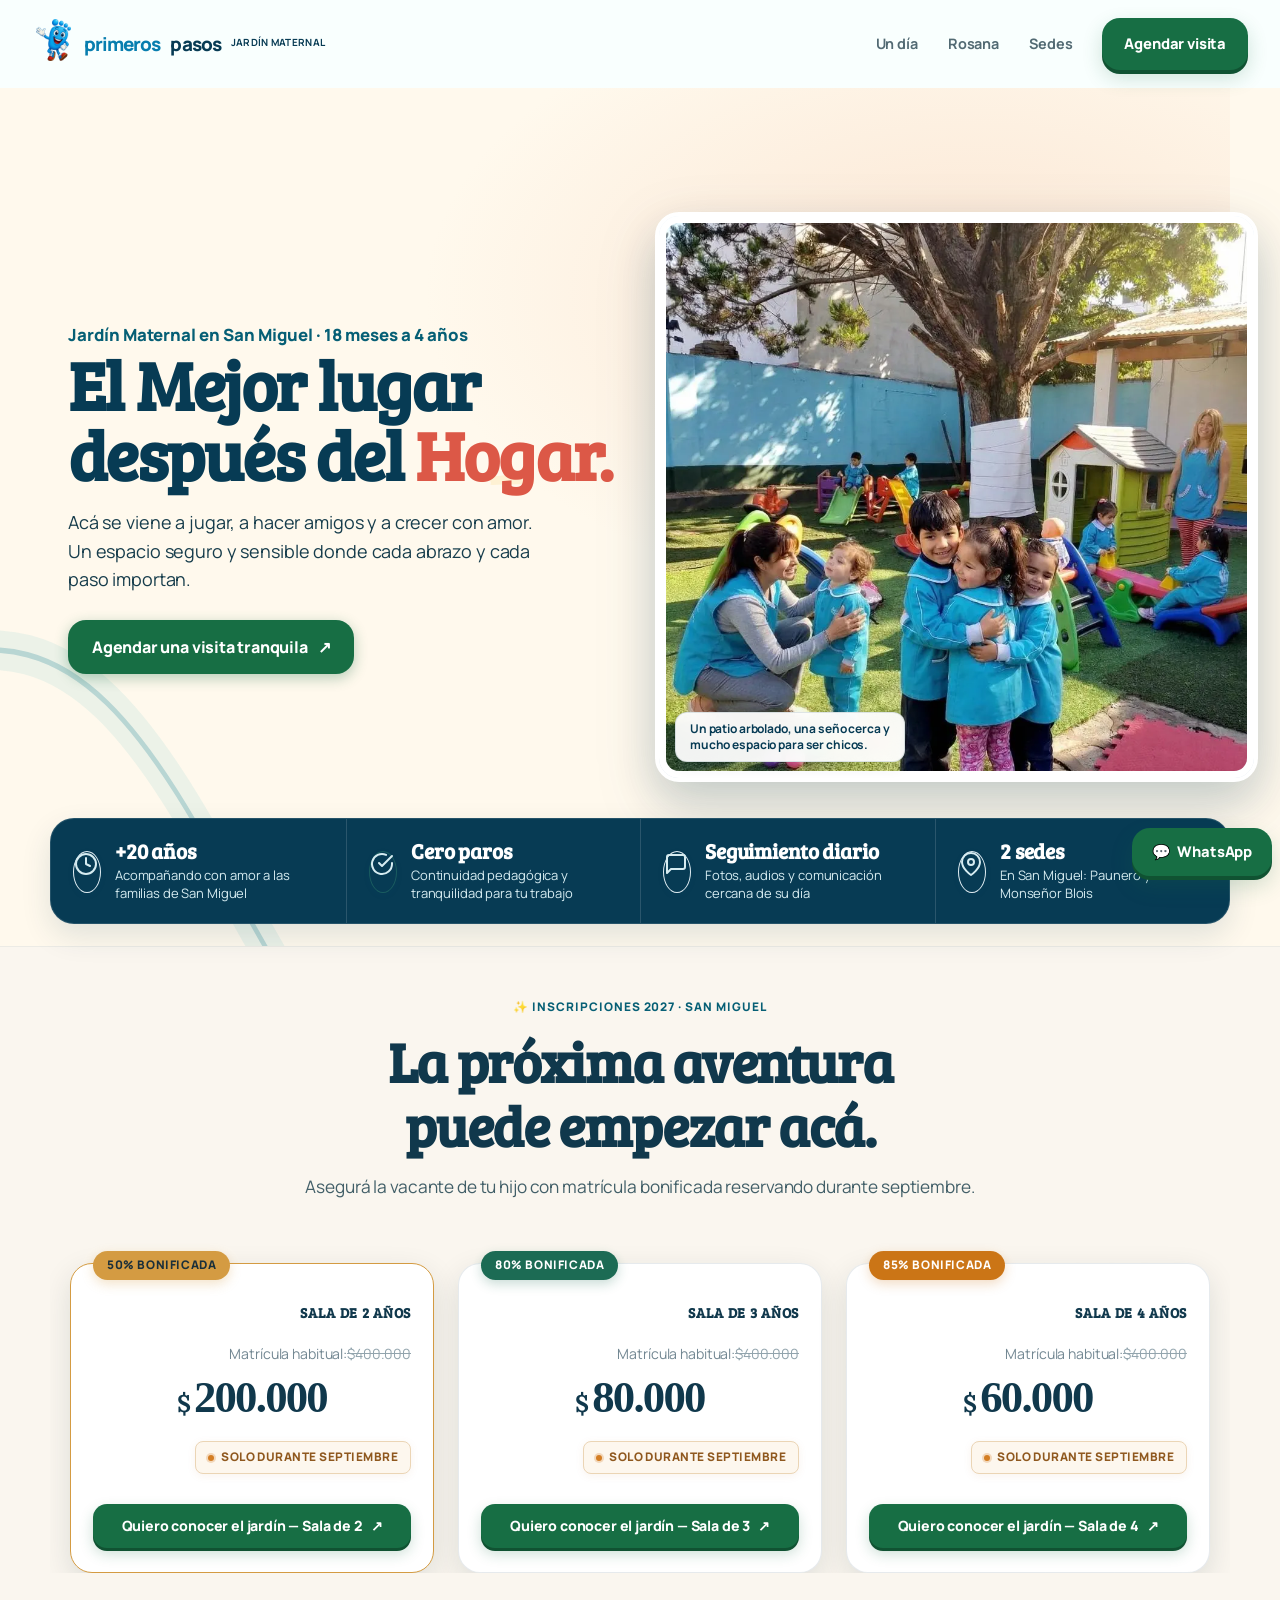
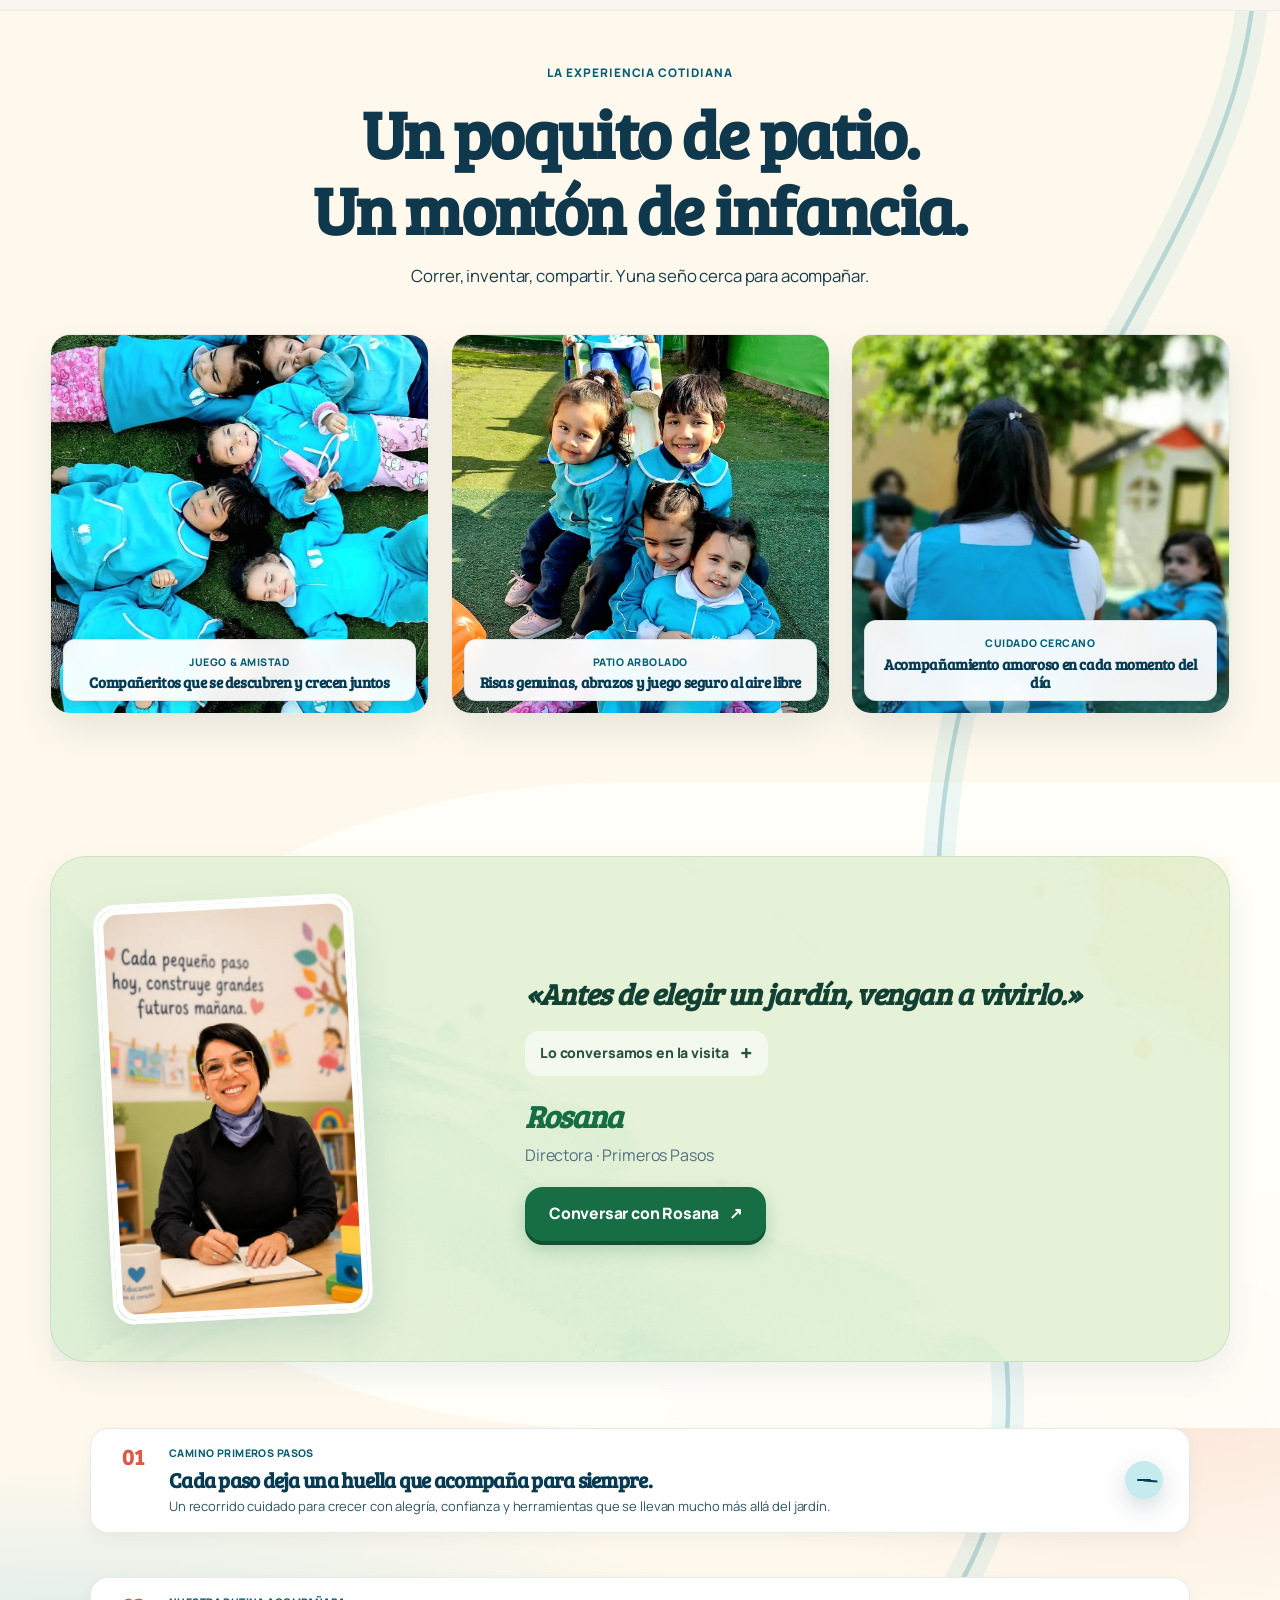
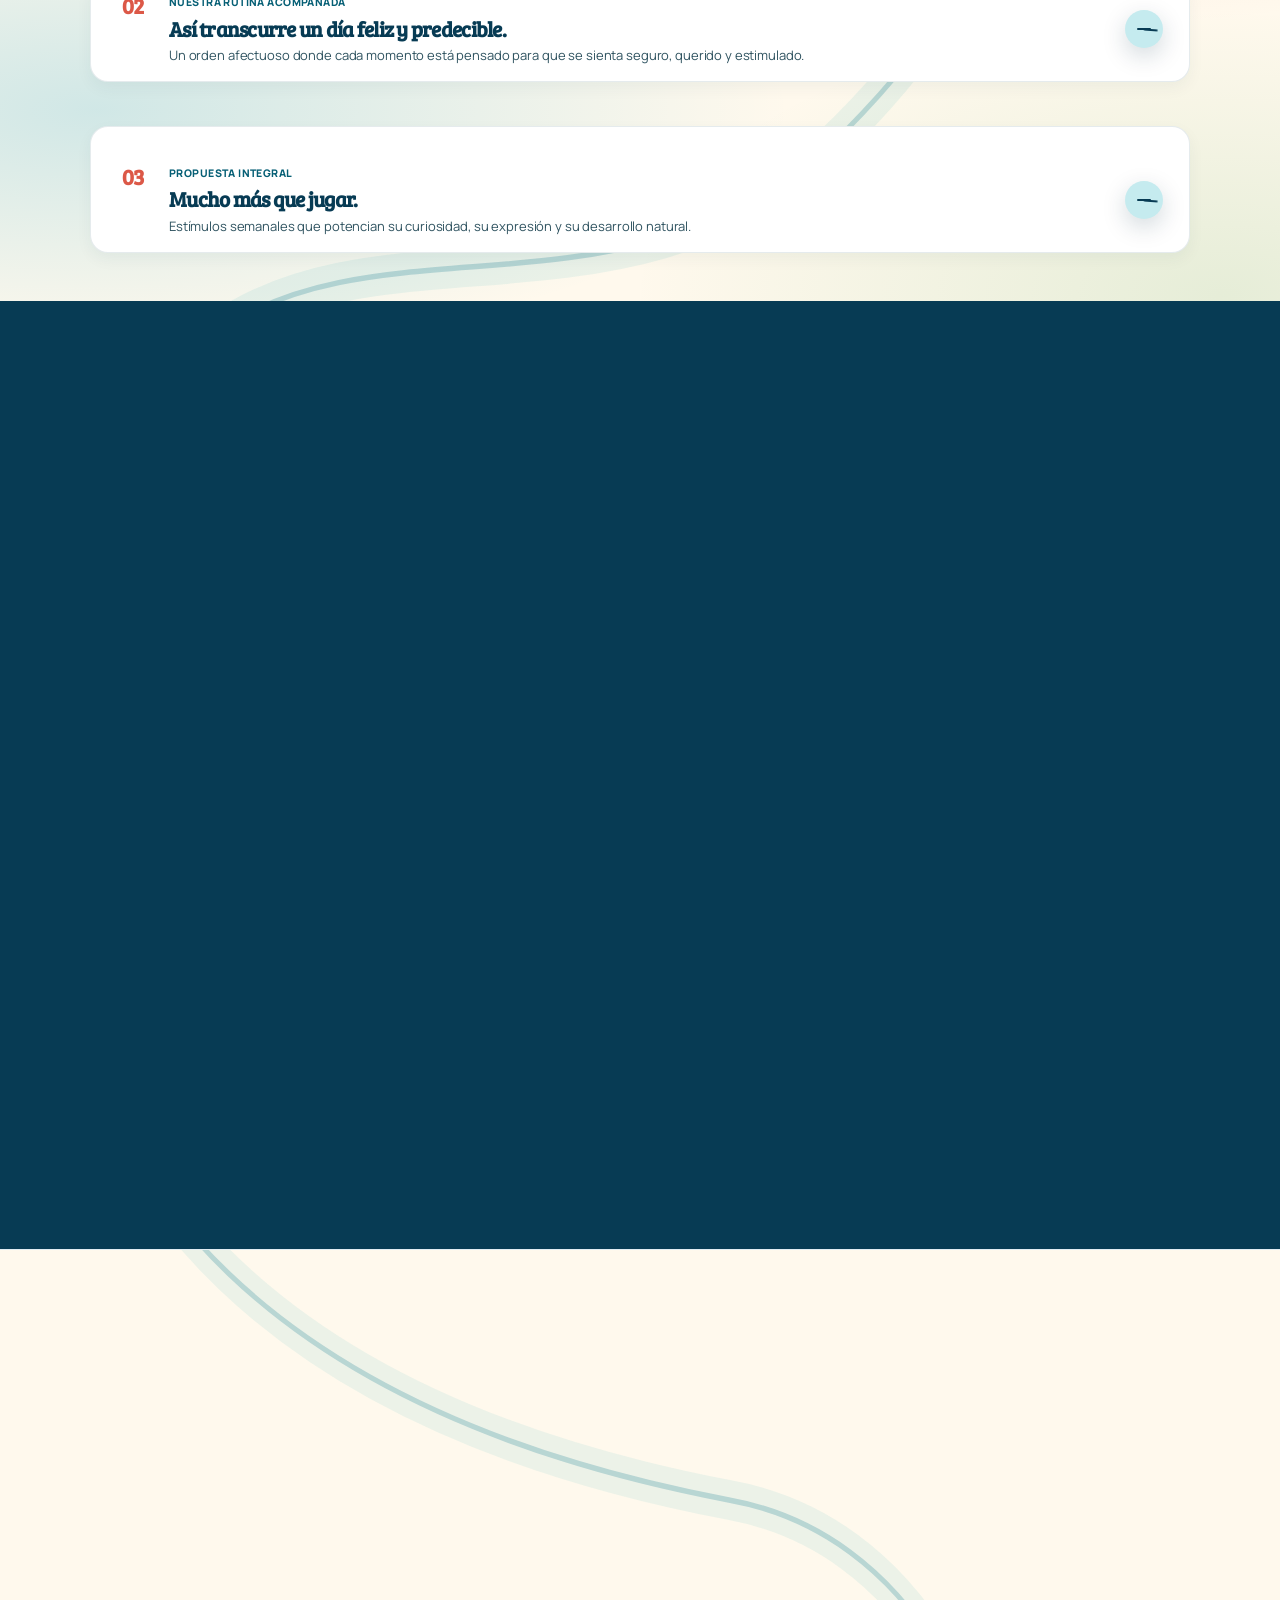
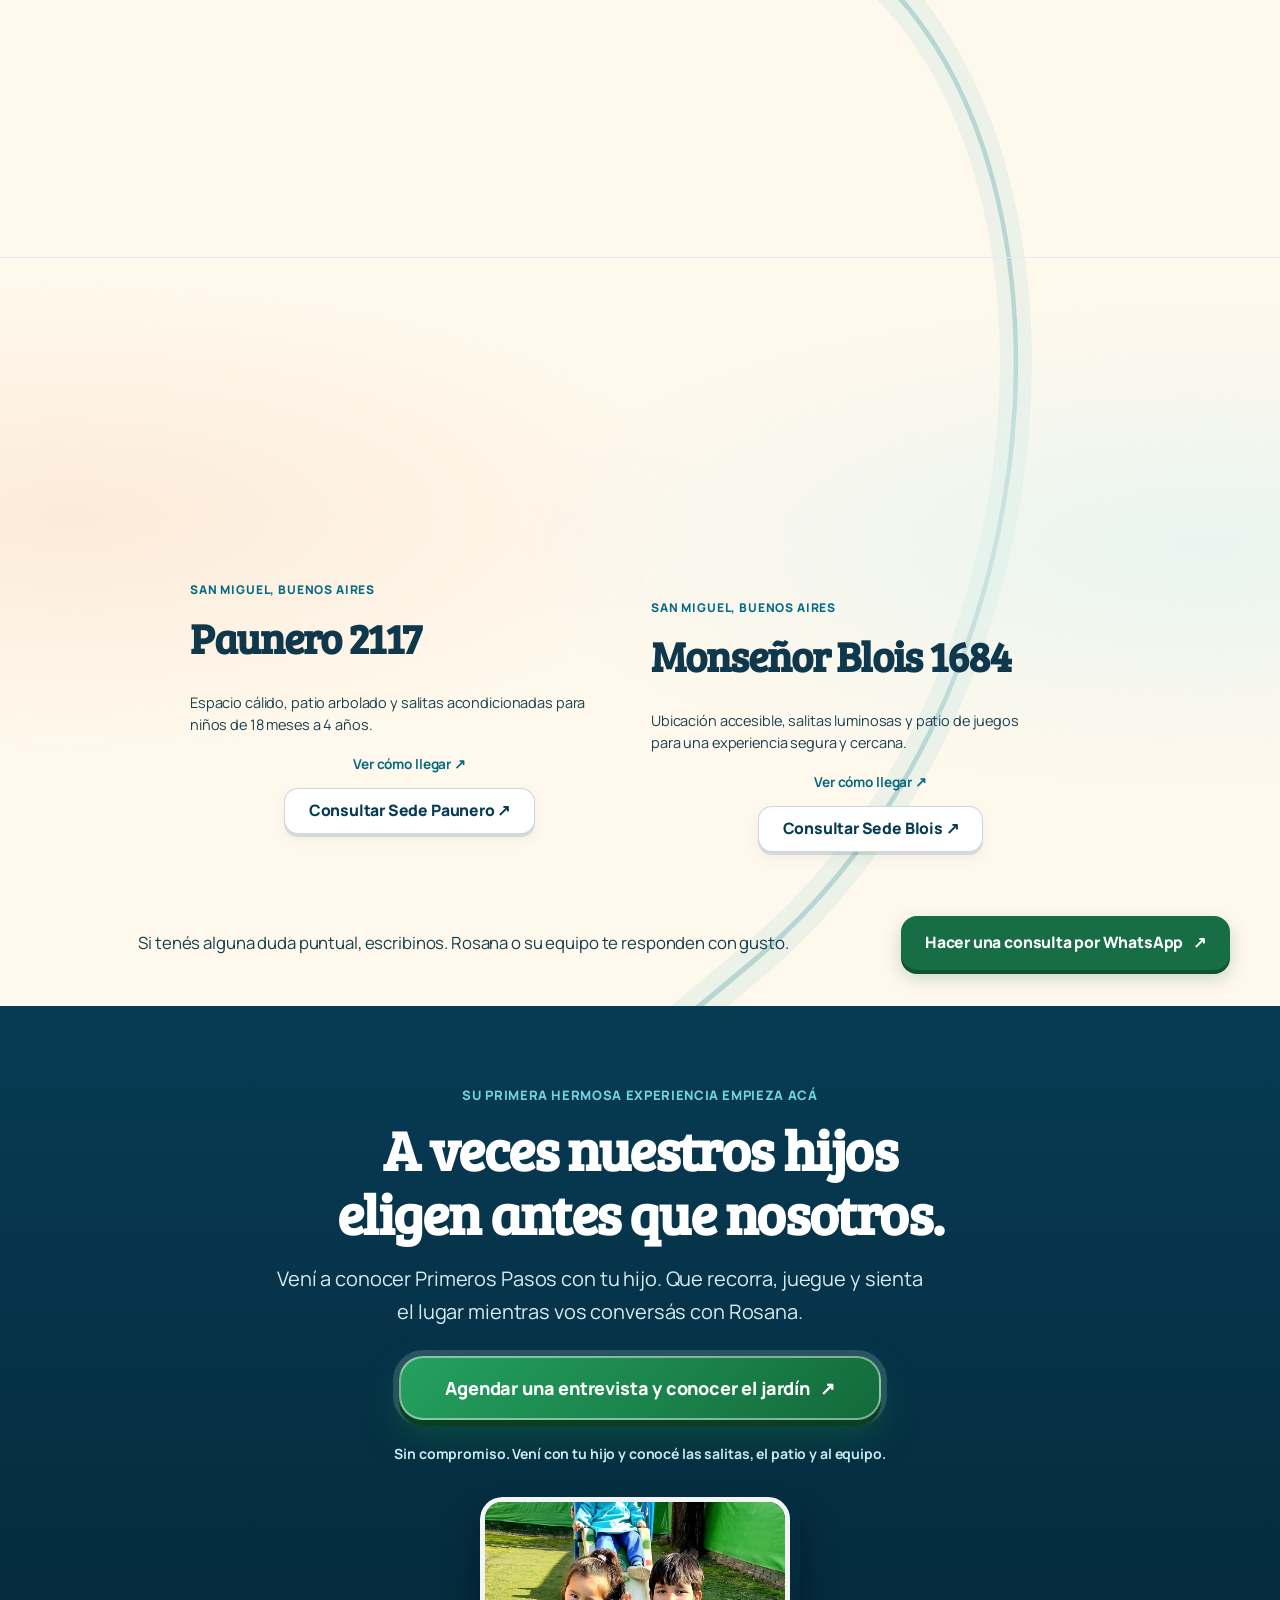
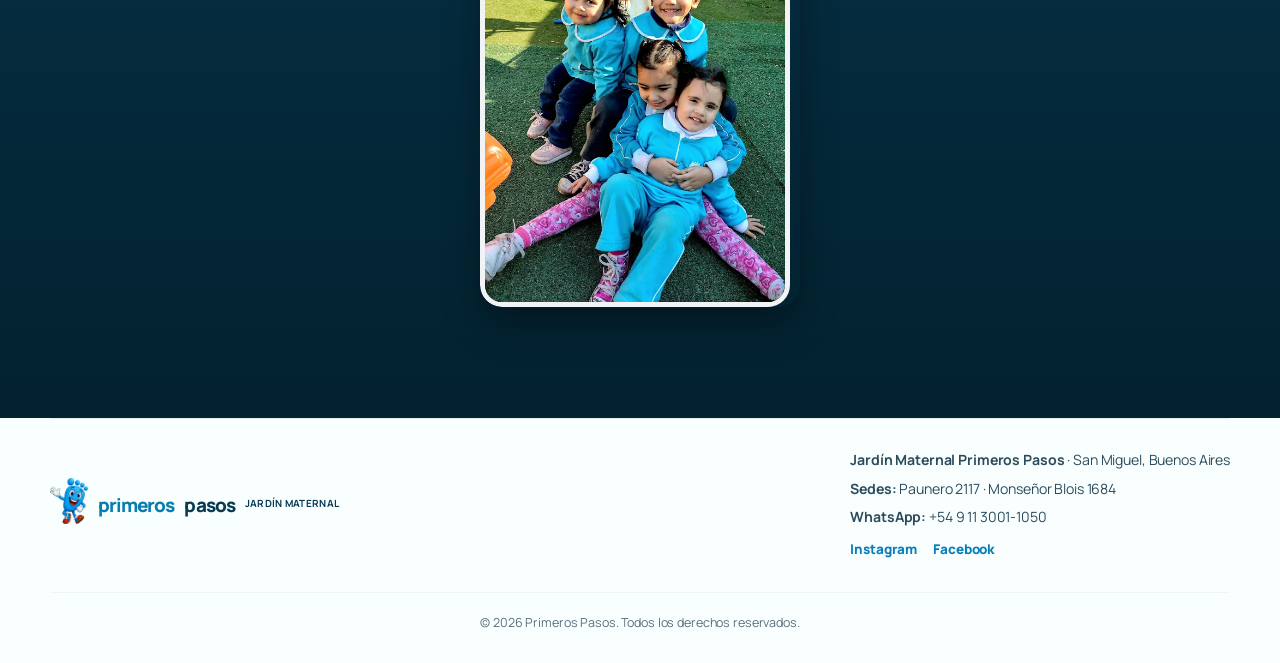
==== commit ffe2628b: "fix: adjust approved offer timing and mobile presentation" ====
--- a/index.html
+++ b/index.html
@@ -569,7 +569,7 @@
             </div>
 
             <div class="promo-mobile-chips" role="tablist" aria-label="Elegir salita">
-              <button type="button" class="promo-chip is-active" data-promo-target="0" role="tab" aria-selected="true" aria-controls="promo-card-sala2">
+              <button type="button" class="promo-chip" data-promo-target="0" role="tab" aria-selected="false" aria-controls="promo-card-sala2">
                 <span class="promo-chip-name">Sala de 2</span>
                 <span class="promo-chip-discount">50% BONIFICADA</span>
               </button>
@@ -577,13 +577,13 @@
                 <span class="promo-chip-name">Sala de 3</span>
                 <span class="promo-chip-discount">80% BONIFICADA</span>
               </button>
-              <button type="button" class="promo-chip" data-promo-target="2" role="tab" aria-selected="false" aria-controls="promo-card-sala4">
+              <button type="button" class="promo-chip is-active" data-promo-target="2" role="tab" aria-selected="true" aria-controls="promo-card-sala4">
                 <span class="promo-chip-name">Sala de 4</span>
                 <span class="promo-chip-discount">85% BONIFICADA</span>
               </button>
             </div>
 
-            <div class="promo-cards-grid">
+            <div class="promo-cards-grid" data-initial-index="2">
               <!-- Tarjeta Sala de 2 -->
               <article id="promo-card-sala2" class="promo-card promo-card--featured">
                 <div class="promo-badge-pill">50% BONIFICADA</div>
@@ -641,9 +641,9 @@
 
             <div class="promo-mobile-nav" aria-hidden="true">
               <div class="promo-dots">
-                <span class="promo-dot is-active"></span>
                 <span class="promo-dot"></span>
                 <span class="promo-dot"></span>
+                <span class="promo-dot is-active"></span>
               </div>
             </div>
 
@@ -1020,7 +1020,7 @@
         </button>
         <p class="offer-dialog-kicker">✨ Beneficio exclusivo</p>
         <h2 id="offer-dialog-title">Hasta el próximo jueves</h2>
-        <p id="offer-dialog-description">Reservando durante tu entrevista presencial, te llevás el <strong>uniforme oficial de regalo</strong> para comenzar el ciclo 2027.</p>
+        <p id="offer-dialog-description">Reservando durante tu entrevista presencial, te llevás el <strong>uniforme oficial de regalo</strong> para el ciclo 2026.</p>
         <p class="offer-dialog-legal">No acumulable con otras promociones.</p>
         <a class="button button-primary offer-dialog-cta" href="https://wa.me/5491130011050?text=Hola%2C%20quiero%20conocer%20el%20jard%C3%ADn%20y%20aprovechar%20el%20beneficio%20del%20uniforme%20de%20regalo." target="_blank" rel="noopener" data-track="whatsapp_popup_jueves">Agendar visita con uniforme de regalo <span aria-hidden="true">↗</span></a>
       </div>
--- a/css/vivo-premium.css
+++ b/css/vivo-premium.css
@@ -807,7 +807,7 @@
     width: 100% !important;
     height: 100% !important;
     object-fit: cover !important;
-    object-position: center 25% !important;
+    object-position: center 75% !important;
     border-radius: 22px !important;
   }
   #contenido .hero-photo-main figcaption {
